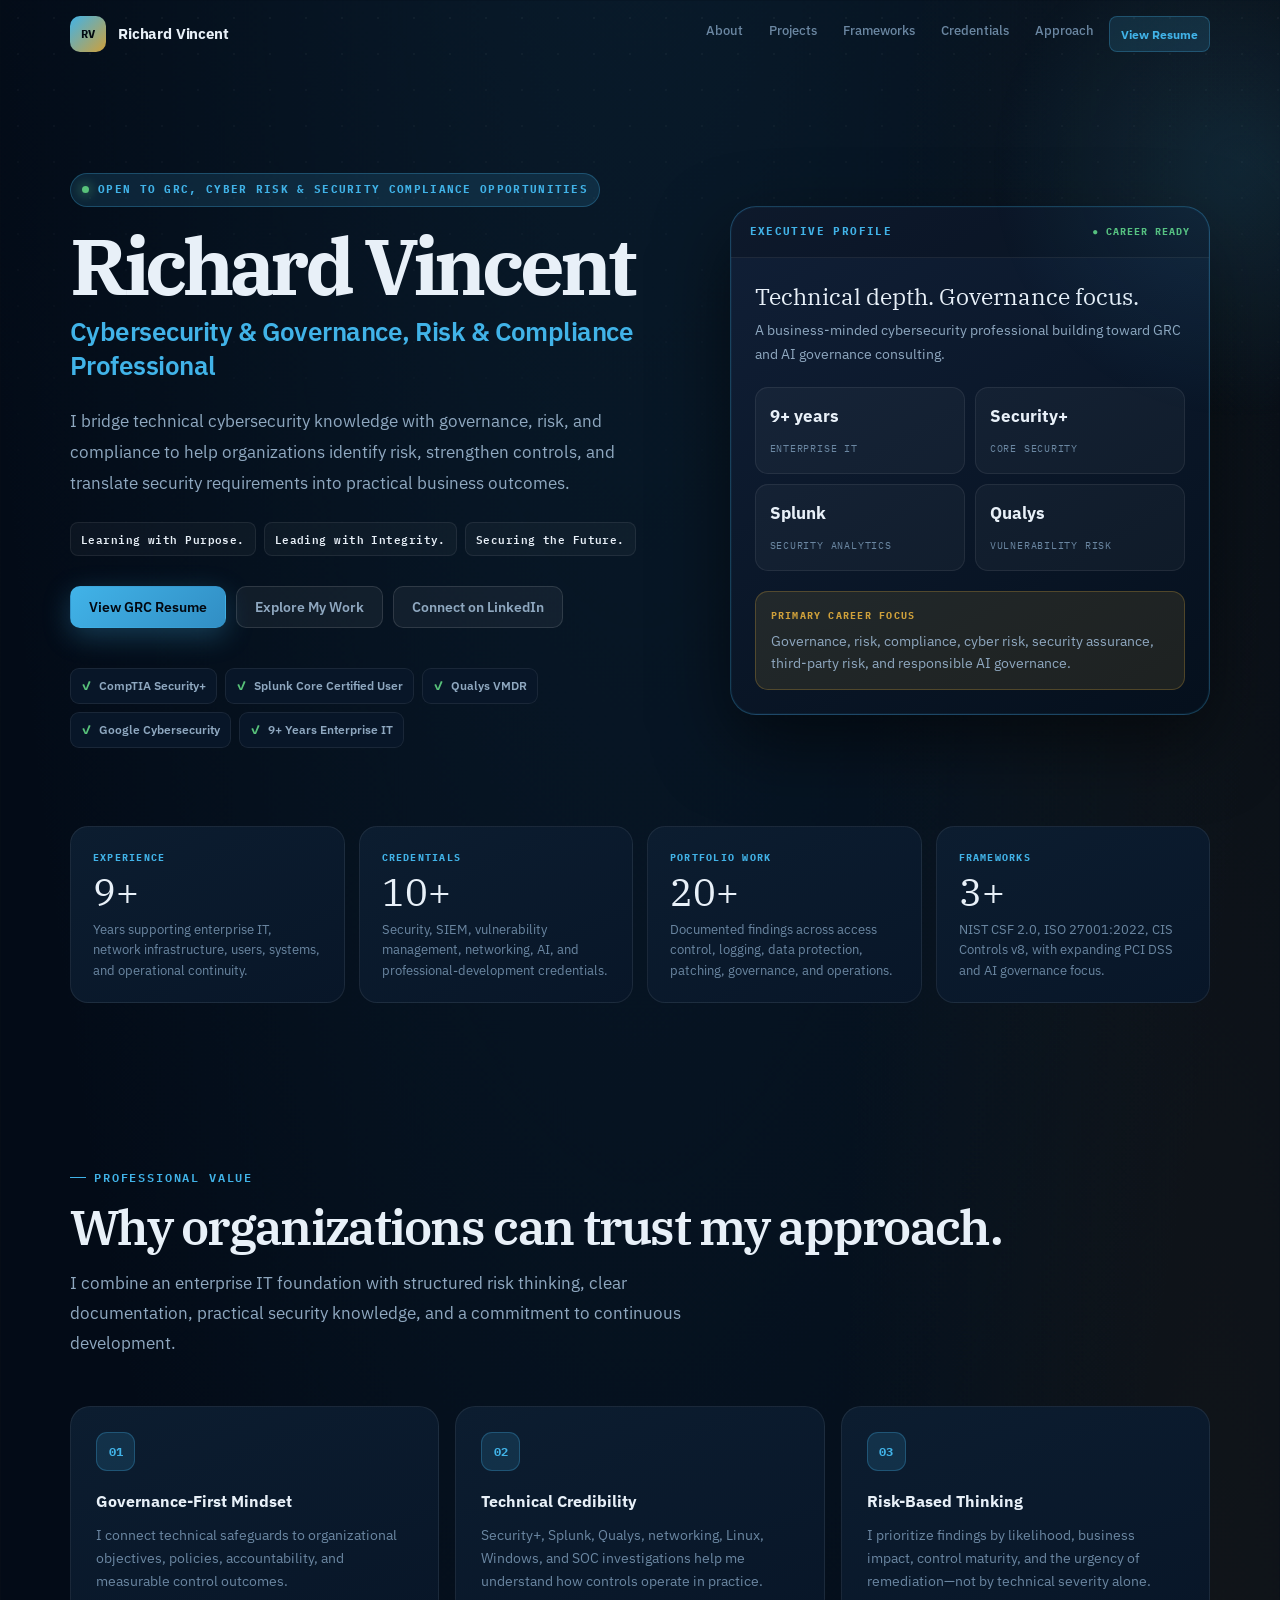
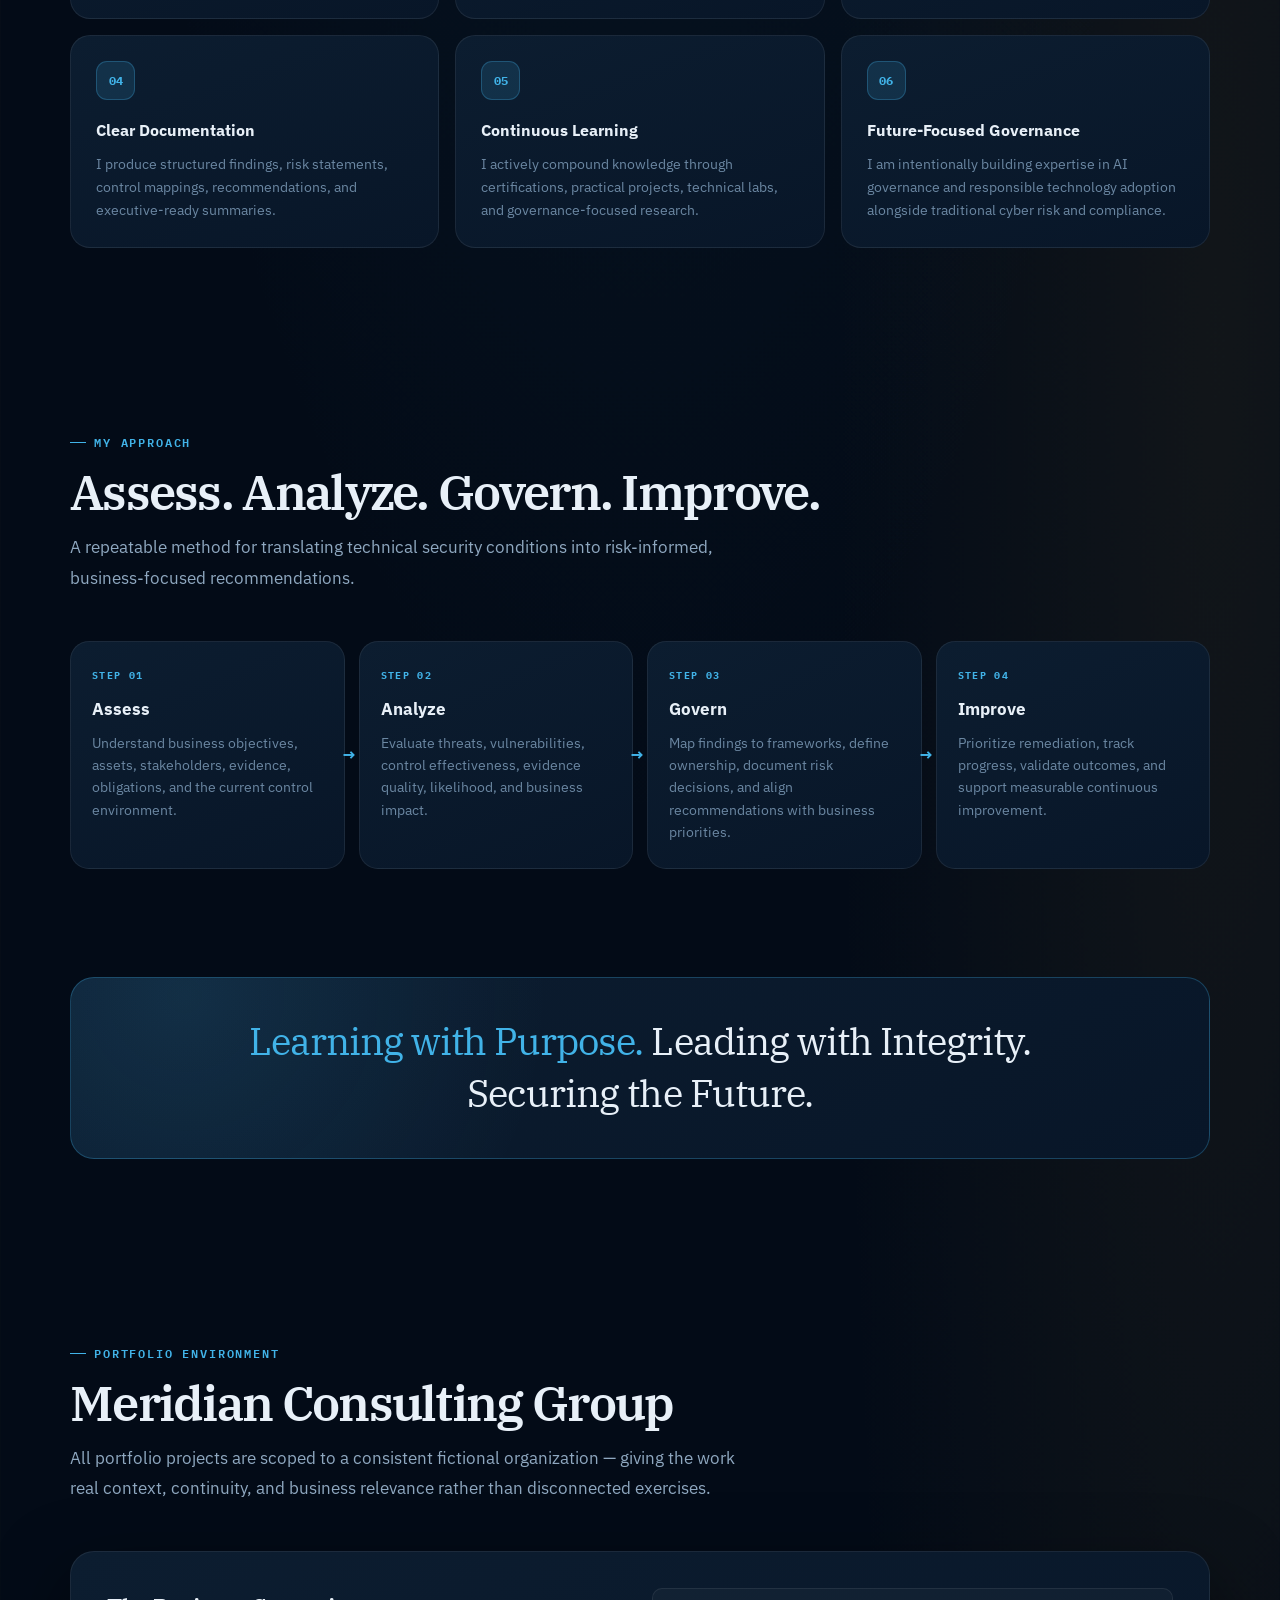
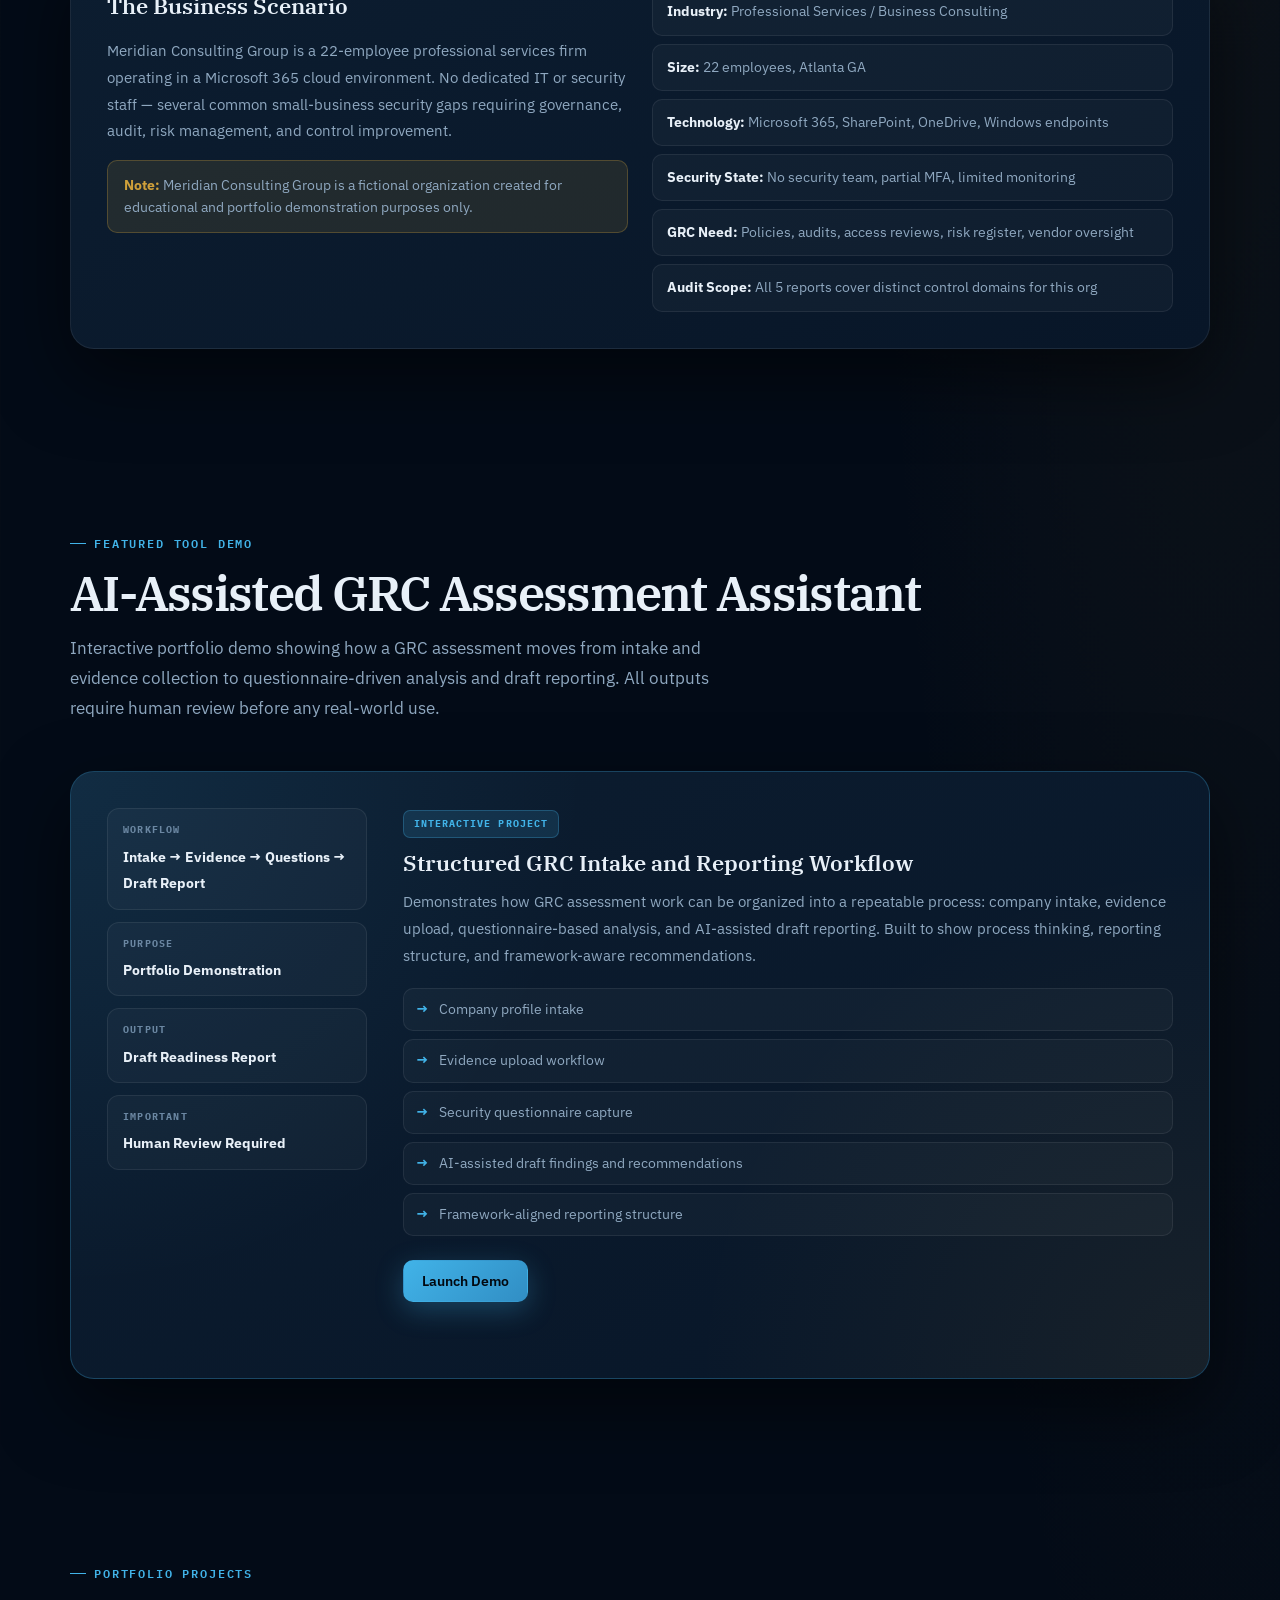
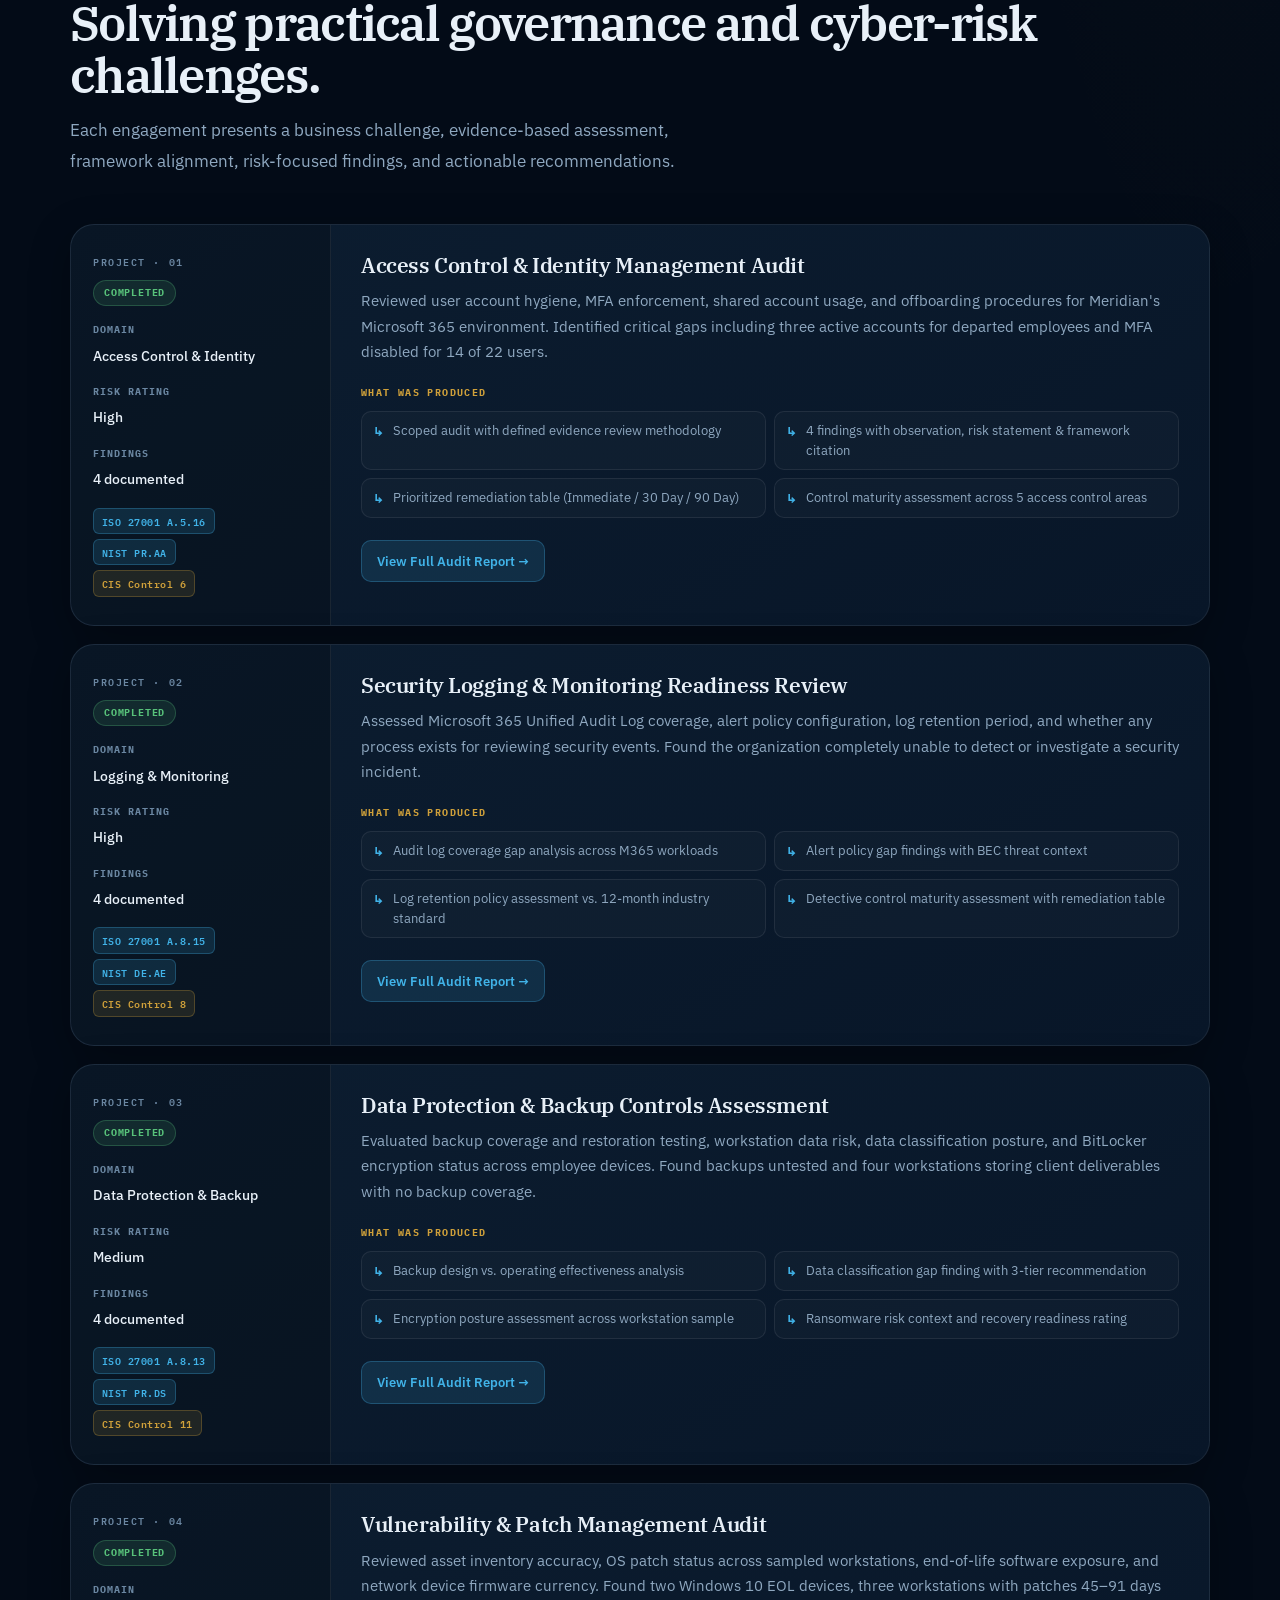
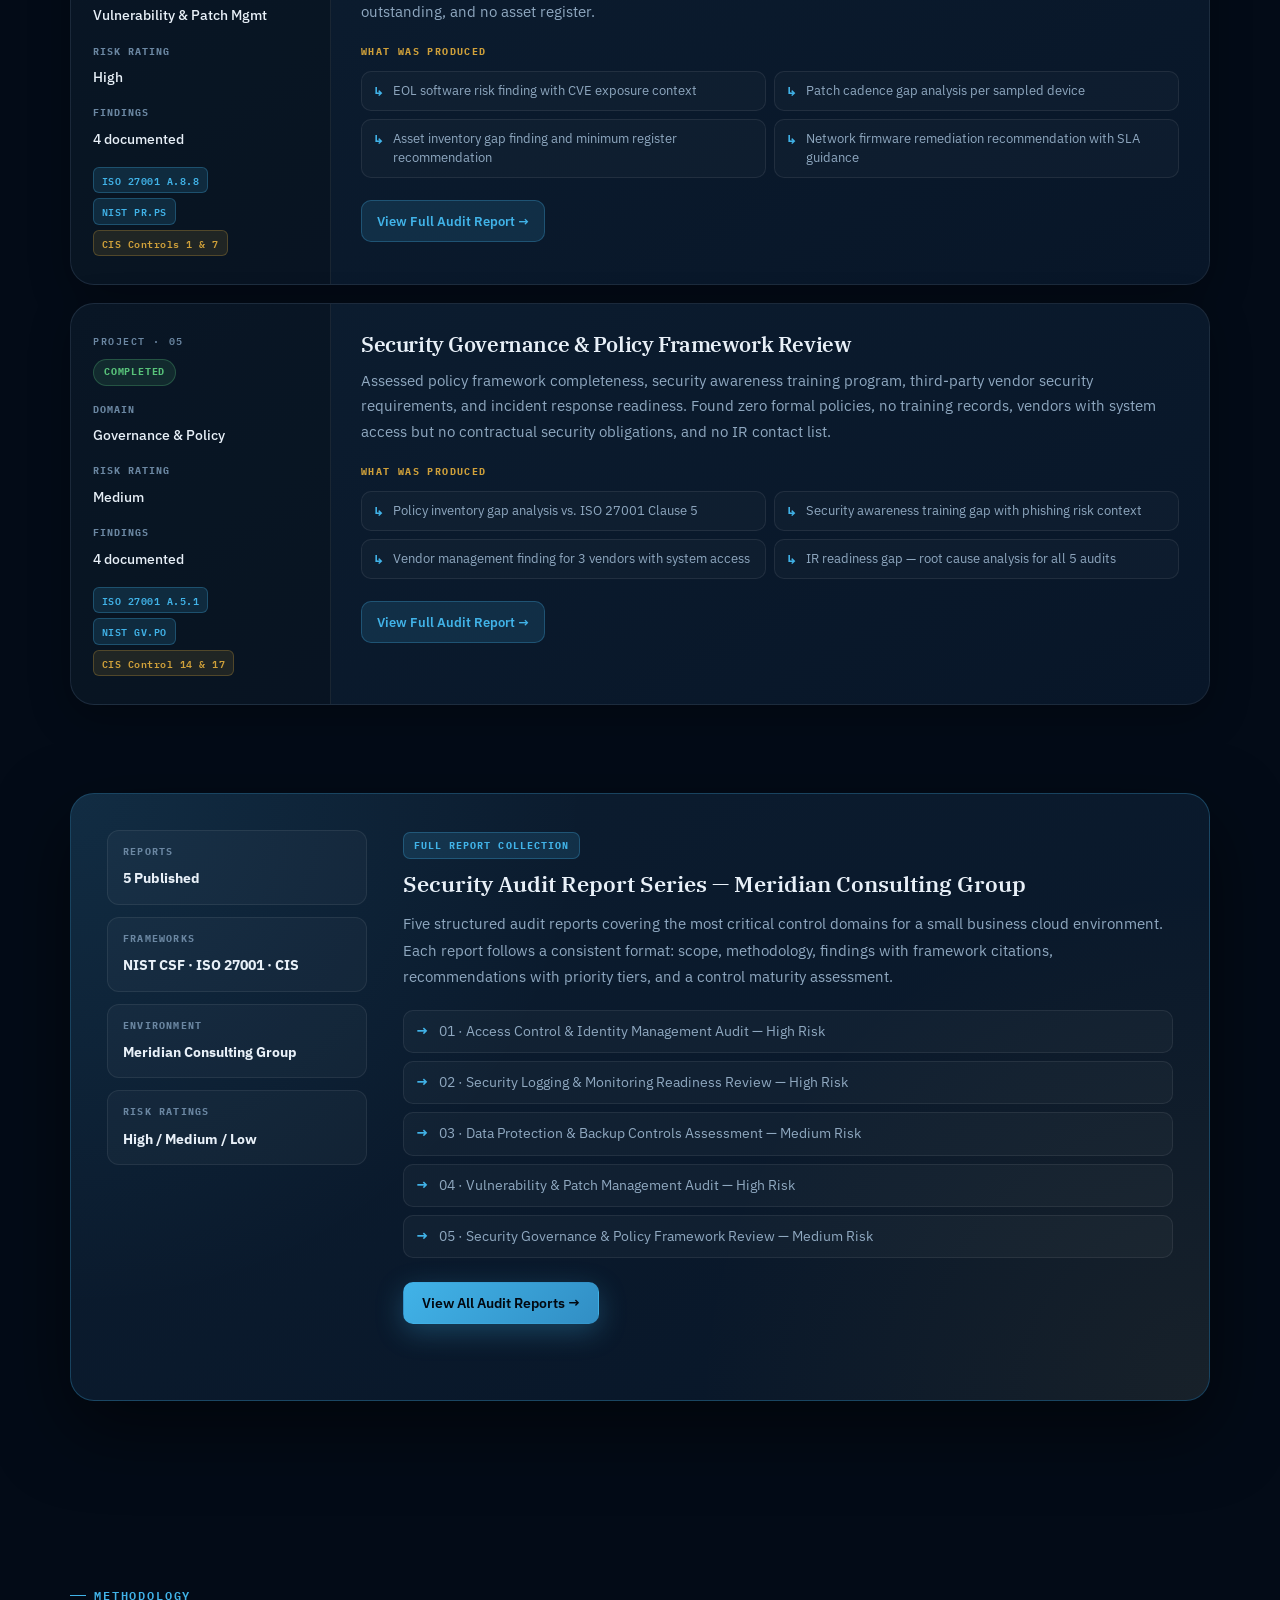
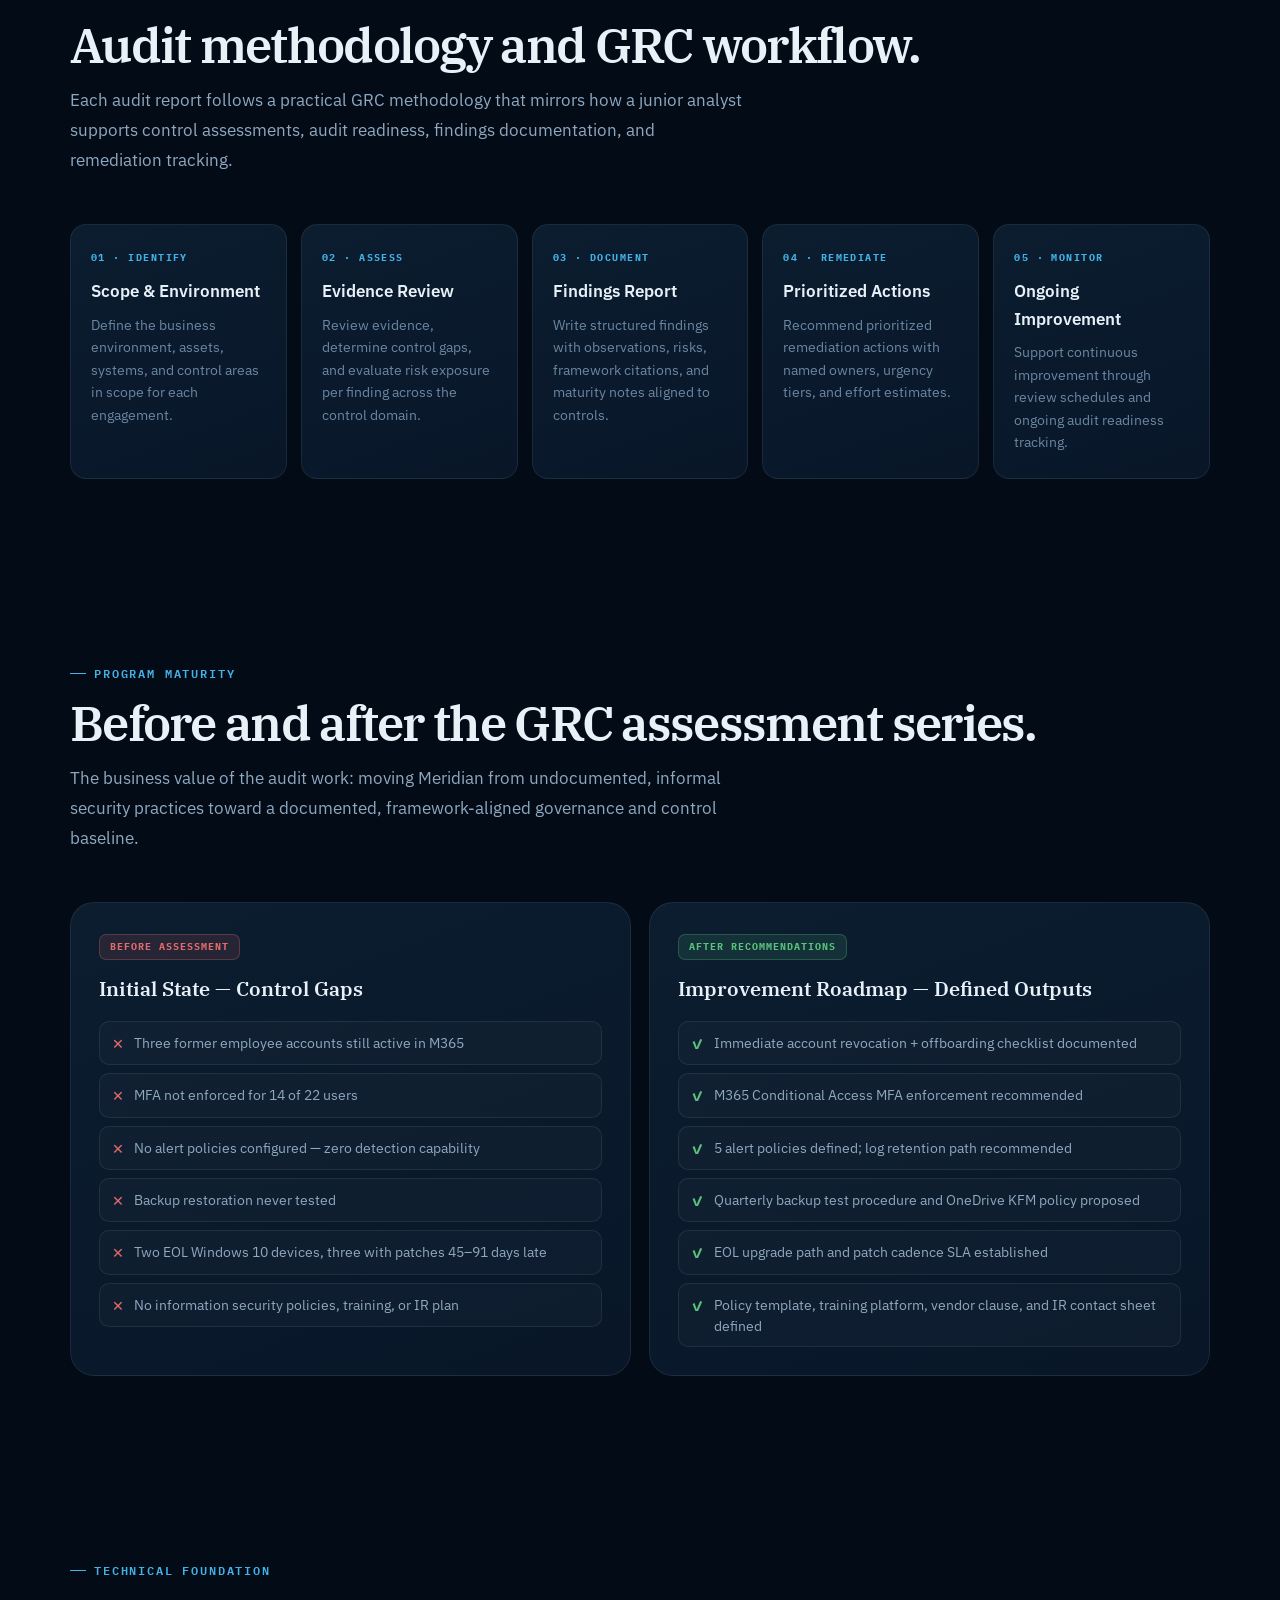
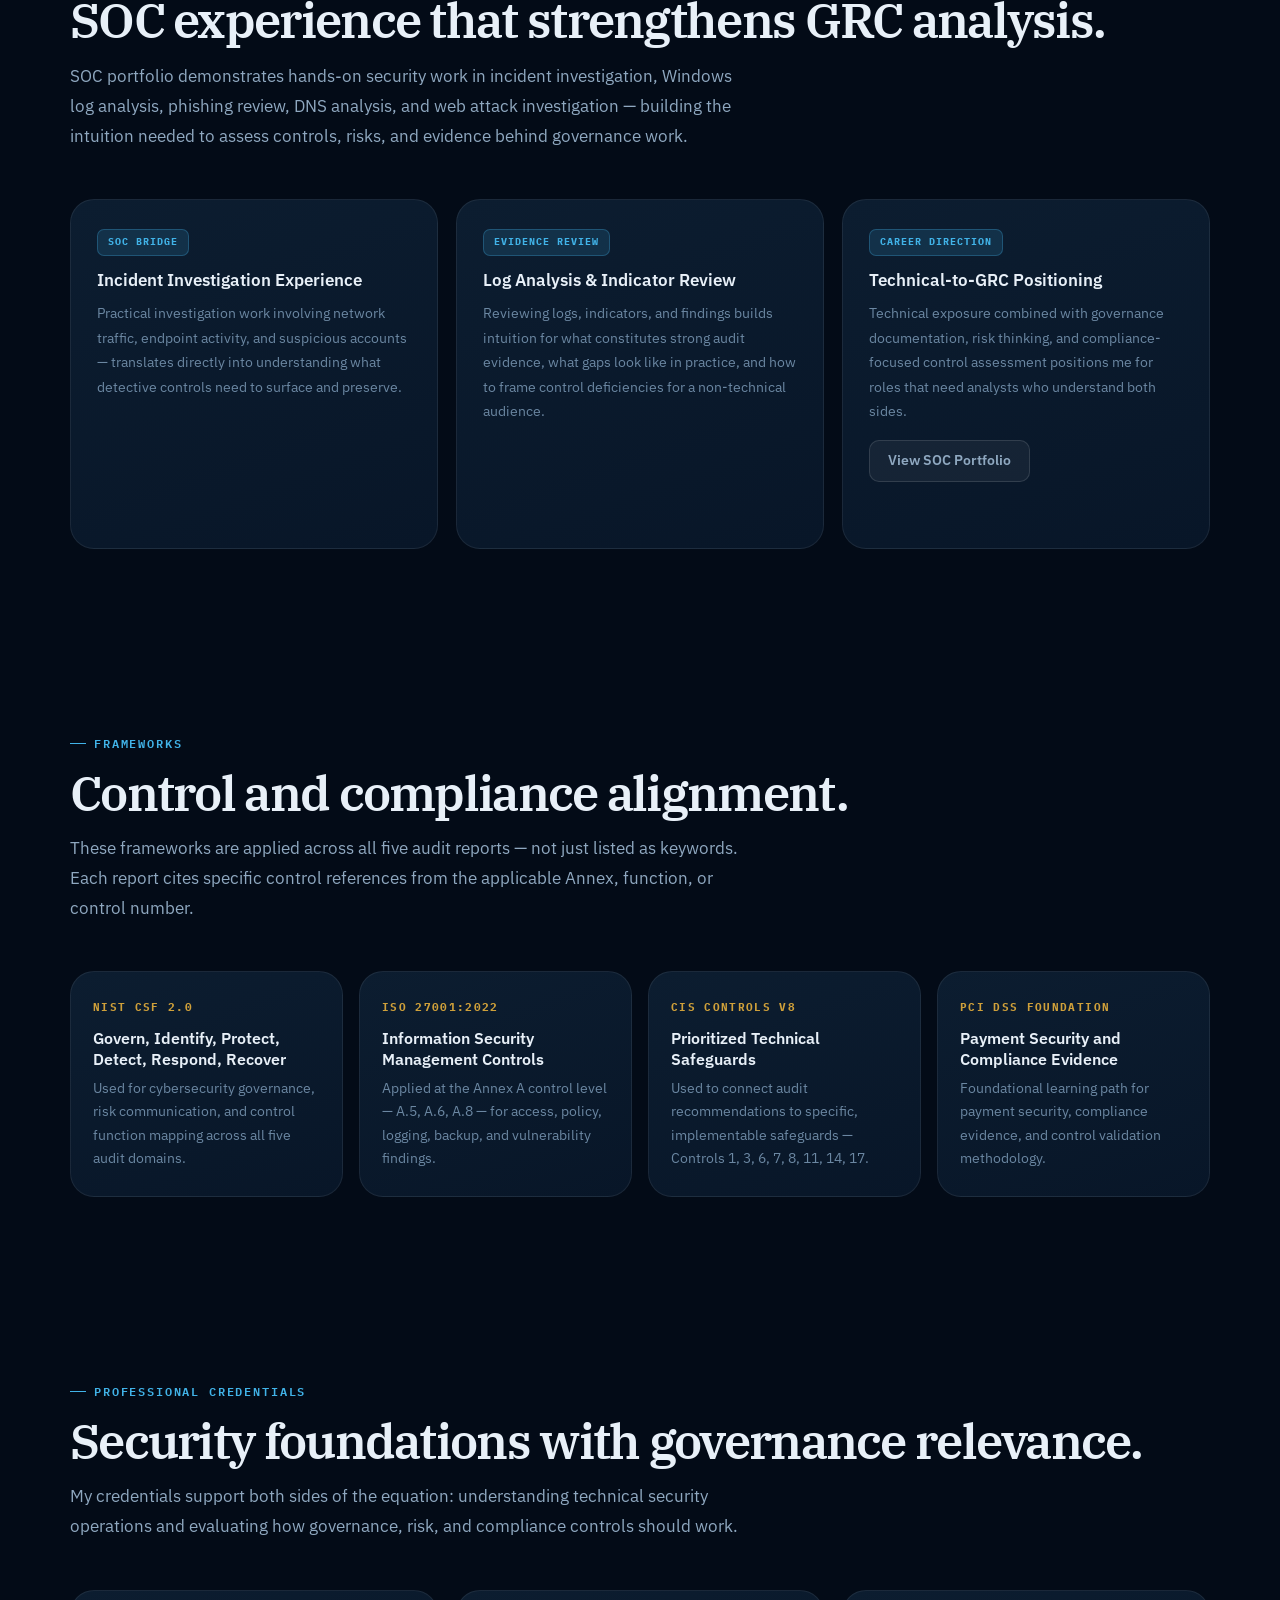
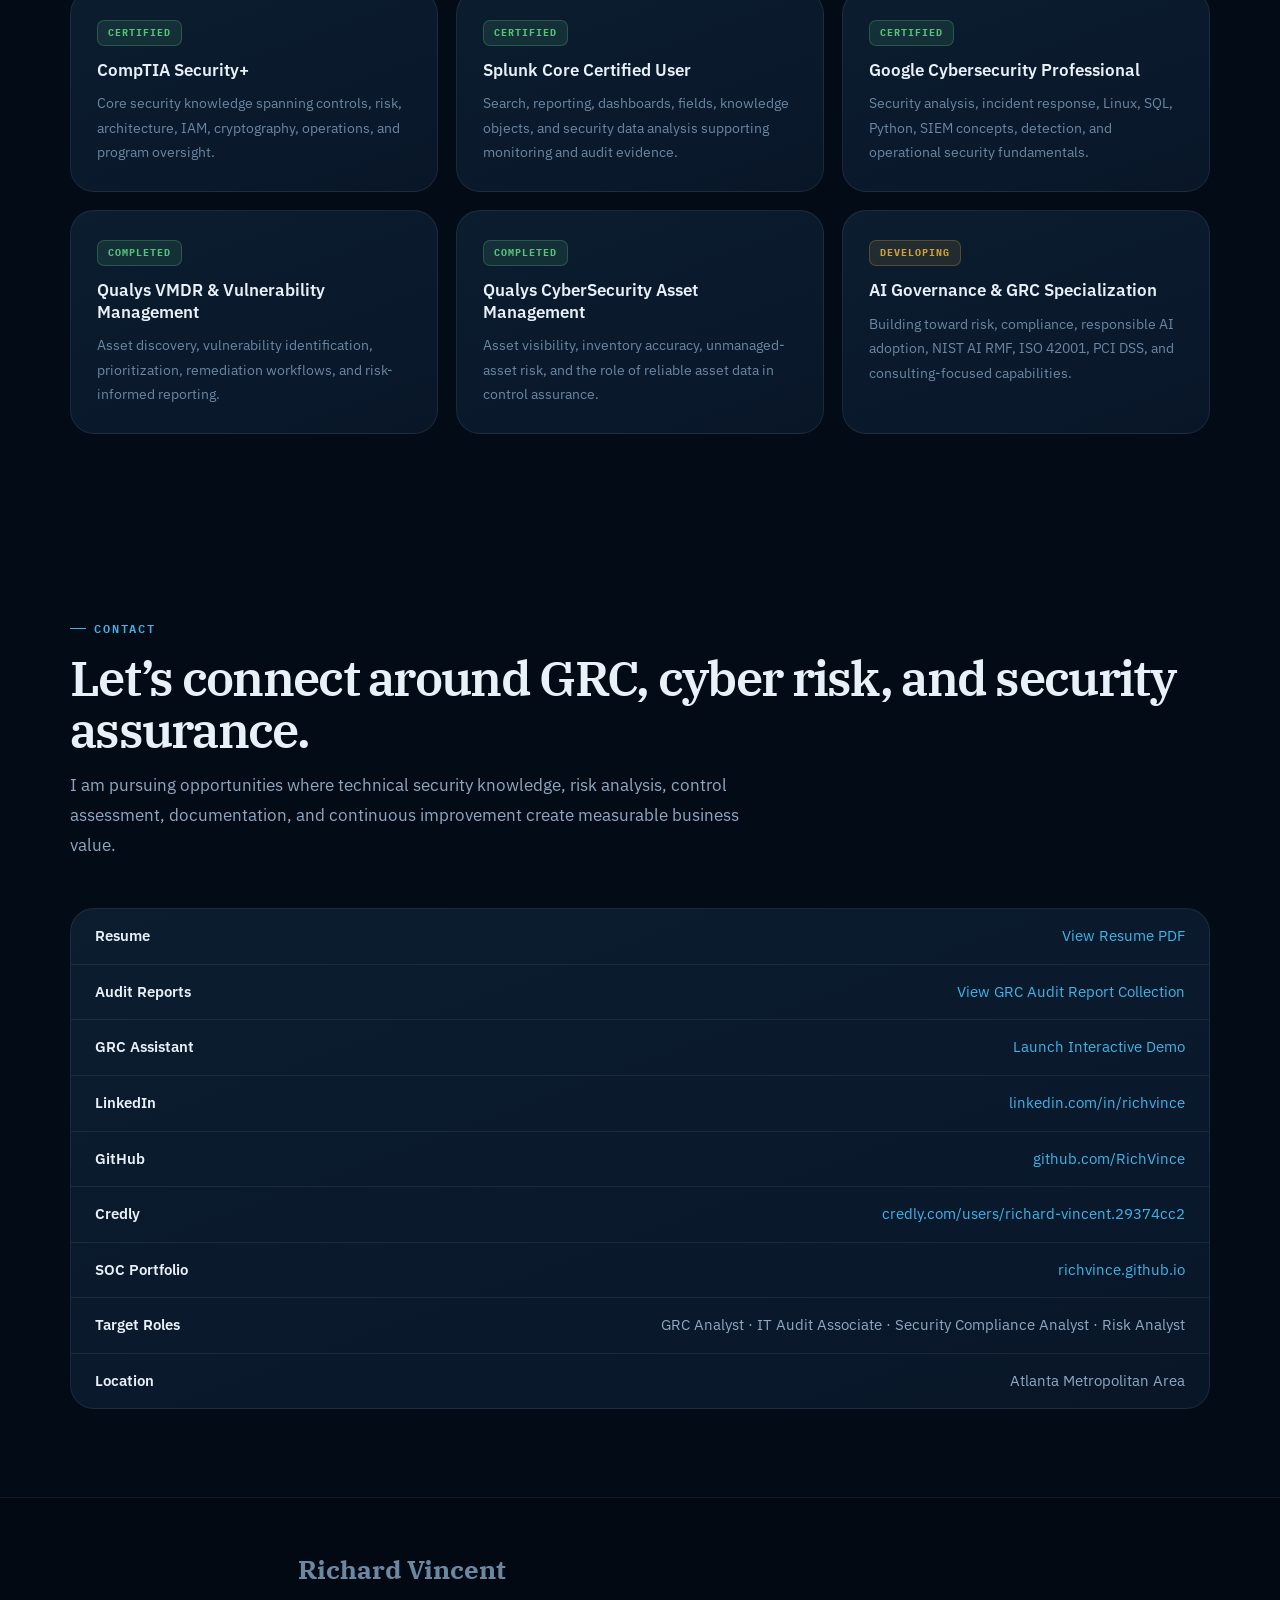
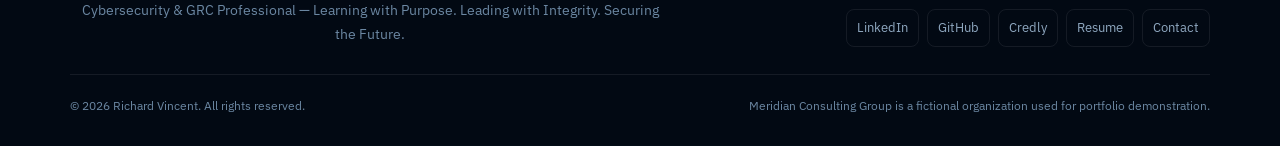
==== index.html @ 74f19a37 "Add files via upload" ====
<!DOCTYPE html>
<html lang="en">
<head>
  <meta charset="UTF-8" />
  <meta name="viewport" content="width=device-width, initial-scale=1.0" />
  <title>Richard Vincent | Cybersecurity & GRC Professional</title>
  <meta name="description" content="Richard Vincent — Cybersecurity and GRC professional with 9+ years of enterprise IT experience, Security+, Splunk, Qualys vulnerability management, risk assessment, control mapping, AI governance, and compliance portfolio work." />
  <link rel="preconnect" href="https://fonts.googleapis.com" />
  <link rel="preconnect" href="https://fonts.gstatic.com" crossorigin />
  <link href="https://fonts.googleapis.com/css2?family=IBM+Plex+Serif:ital,wght@0,400;0,600;1,400&family=IBM+Plex+Sans:wght@300;400;500;600;700&family=IBM+Plex+Mono:wght@400;500;600&display=swap" rel="stylesheet" />
<style>
/* ── DESIGN TOKENS ────────────────────────────────────────── */
:root {
  --bg:           #030B17;
  --surface:      #081628;
  --surface-2:    #0C1D30;
  --surface-3:    #112038;
  --text:         #E8F0F8;
  --muted:        #6B87A2;
  --muted-2:      #8FA8C0;
  --accent:       #41B3E8;
  --accent-dim:   rgba(65,179,232,0.14);
  --accent-border:rgba(65,179,232,0.28);
  --gold:         #CFA03A;
  --gold-dim:     rgba(207,160,58,0.12);
  --gold-border:  rgba(207,160,58,0.28);
  --green:        #58C27A;
  --green-dim:    rgba(88,194,122,0.12);
  --red:          #E26B6B;
  --red-dim:      rgba(226,107,107,0.12);
  --amber:        #E8A84A;
  --border:       rgba(255,255,255,0.075);
  --border-2:     rgba(255,255,255,0.12);
  --shadow:       0 28px 72px rgba(0,0,0,0.52);
  --max:          1140px;
  --serif:        "IBM Plex Serif", Georgia, serif;
  --sans:         "IBM Plex Sans", ui-sans-serif, system-ui, sans-serif;
  --mono:         "IBM Plex Mono", "Fira Mono", monospace;
  --radius:       16px;
  --radius-lg:    24px;
}

/* ── RESET ───────────────────────────────────────────────── */
*, *::before, *::after { box-sizing: border-box; margin: 0; padding: 0; }
html { scroll-behavior: smooth; }
a { color: inherit; text-decoration: none; }

/* ── BASE ────────────────────────────────────────────────── */
body {
  min-height: 100vh;
  font-family: var(--sans);
  font-size: 16px;
  color: var(--text);
  background-color: var(--bg);
  background-image:
    radial-gradient(ellipse 90% 40% at 50% -5%, rgba(65,179,232,0.11) 0%, transparent 60%),
    radial-gradient(ellipse 60% 50% at 95% 15%, rgba(207,160,58,0.07) 0%, transparent 50%);
  line-height: 1.65;
  overflow-x: hidden;
}

/* Dot grid overlay */
body::before {
  content: "";
  position: fixed;
  inset: 0;
  z-index: -1;
  pointer-events: none;
  background-image: radial-gradient(circle, rgba(255,255,255,0.055) 1px, transparent 1px);
  background-size: 36px 36px;
  mask-image: linear-gradient(to bottom, rgba(0,0,0,0.7) 0%, transparent 70%);
}

/* ── LAYOUT ──────────────────────────────────────────────── */
.container { width: min(92%, var(--max)); margin: 0 auto; }

/* ── NAV ─────────────────────────────────────────────────── */
.nav {
  position: sticky;
  top: 0;
  z-index: 100;
  border-bottom: 1px solid transparent;
  transition: background 0.35s, border-color 0.35s;
}
.nav.scrolled {
  background: rgba(3, 11, 23, 0.88);
  border-color: var(--border);
  backdrop-filter: blur(20px);
  -webkit-backdrop-filter: blur(20px);
}
.nav-inner {
  width: min(92%, var(--max));
  margin: 0 auto;
  height: 68px;
  display: flex;
  align-items: center;
  justify-content: space-between;
  gap: 24px;
}
.brand {
  display: flex;
  align-items: center;
  gap: 12px;
  font-weight: 700;
  font-size: 0.95rem;
  letter-spacing: -0.01em;
  flex-shrink: 0;
}
.brand-mark {
  width: 36px;
  height: 36px;
  display: grid;
  place-items: center;
  border-radius: 10px;
  background: linear-gradient(135deg, var(--accent), var(--gold));
  color: #020810;
  font-family: var(--mono);
  font-size: 0.75rem;
  font-weight: 700;
  letter-spacing: 0.02em;
}
.nav-links {
  display: flex;
  flex-wrap: wrap;
  gap: 4px;
  list-style: none;
}
.nav-links a {
  padding: 6px 11px;
  border-radius: 8px;
  font-size: 0.82rem;
  font-weight: 500;
  color: var(--muted);
  transition: color 0.2s, background 0.2s;
}
.nav-links a:hover { color: var(--text); background: rgba(255,255,255,0.06); }

/* ── SECTION BASE ─────────────────────────────────────────── */
.section { padding: 88px 0; }
.section-label {
  display: inline-flex;
  align-items: center;
  gap: 8px;
  font-family: var(--mono);
  font-size: 0.72rem;
  font-weight: 600;
  letter-spacing: 0.16em;
  text-transform: uppercase;
  color: var(--accent);
  margin-bottom: 14px;
}
.section-label::before {
  content: "";
  display: block;
  width: 16px;
  height: 1px;
  background: var(--accent);
}
.section-title {
  font-family: var(--serif);
  font-size: clamp(2rem, 3.8vw, 3.2rem);
  font-weight: 600;
  line-height: 1.07;
  letter-spacing: -0.035em;
  color: var(--text);
  margin-bottom: 14px;
}
.section-intro {
  color: var(--muted-2);
  font-size: 1.05rem;
  line-height: 1.8;
  max-width: 680px;
}
.section-header { margin-bottom: 48px; }

/* ── SCROLL ANIMATION ────────────────────────────────────── */
.reveal {
  opacity: 0;
  transform: translateY(22px);
  transition: opacity 0.55s cubic-bezier(0.22,1,0.36,1), transform 0.55s cubic-bezier(0.22,1,0.36,1);
}
.reveal.visible { opacity: 1; transform: translateY(0); }
.reveal-delay-1 { transition-delay: 0.08s; }
.reveal-delay-2 { transition-delay: 0.16s; }
.reveal-delay-3 { transition-delay: 0.24s; }
.reveal-delay-4 { transition-delay: 0.32s; }

/* ── HERO ────────────────────────────────────────────────── */
.hero { padding: 104px 0 80px; }
.hero-grid {
  display: grid;
  grid-template-columns: 1.05fr 0.95fr;
  gap: 40px;
  align-items: center;
}
.kicker {
  display: inline-flex;
  align-items: center;
  gap: 10px;
  font-family: var(--mono);
  font-size: 0.72rem;
  font-weight: 600;
  letter-spacing: 0.18em;
  text-transform: uppercase;
  color: var(--accent);
  margin-bottom: 22px;
}
.kicker-dot {
  width: 7px; height: 7px;
  border-radius: 50%;
  background: var(--green);
  box-shadow: 0 0 10px var(--green);
  animation: pulse 2.4s ease-in-out infinite;
}
@keyframes pulse {
  0%, 100% { opacity: 1; box-shadow: 0 0 10px var(--green); }
  50%       { opacity: 0.6; box-shadow: 0 0 4px var(--green); }
}
.hero h1 {
  font-family: var(--serif);
  font-size: clamp(2.8rem, 5.5vw, 5.4rem);
  font-weight: 600;
  line-height: 0.97;
  letter-spacing: -0.045em;
  color: var(--text);
  margin-bottom: 24px;
}
.hero-grad {
  background: linear-gradient(125deg, var(--text) 30%, var(--accent) 65%, var(--gold));
  -webkit-background-clip: text;
  background-clip: text;
  color: transparent;
}
.hero-lead {
  color: var(--muted-2);
  font-size: 1.08rem;
  line-height: 1.8;
  max-width: 520px;
  margin-bottom: 36px;
}
.cta-row {
  display: flex;
  flex-wrap: wrap;
  gap: 10px;
  margin-bottom: 40px;
}
.btn {
  display: inline-flex;
  align-items: center;
  gap: 7px;
  height: 42px;
  padding: 0 18px;
  border-radius: 10px;
  border: 1px solid transparent;
  font-family: var(--sans);
  font-size: 0.86rem;
  font-weight: 600;
  transition: transform 0.18s, box-shadow 0.18s, border-color 0.18s, background 0.18s;
  cursor: pointer;
  white-space: nowrap;
}
.btn:hover { transform: translateY(-2px); }
.btn-primary {
  background: linear-gradient(135deg, var(--accent), #318ec4);
  color: #020810;
  box-shadow: 0 8px 28px rgba(65,179,232,0.28);
}
.btn-primary:hover { box-shadow: 0 14px 36px rgba(65,179,232,0.38); }
.btn-secondary {
  background: rgba(255,255,255,0.05);
  border-color: var(--border-2);
  color: var(--muted-2);
}
.btn-secondary:hover { border-color: var(--accent-border); color: var(--text); }
.hero-tags {
  display: flex;
  flex-wrap: wrap;
  gap: 8px;
}
.hero-tag {
  padding: 5px 12px;
  border-radius: 8px;
  border: 1px solid var(--border);
  background: var(--surface);
  font-family: var(--mono);
  font-size: 0.7rem;
  font-weight: 500;
  color: var(--muted);
  letter-spacing: 0.06em;
}

/* ── AUDIT FINDING PANEL (hero signature element) ─────────── */
.finding-panel {
  border-radius: var(--radius-lg);
  border: 1px solid var(--accent-border);
  background: linear-gradient(160deg, var(--surface-2) 0%, var(--surface) 100%);
  box-shadow: var(--shadow), 0 0 0 1px rgba(65,179,232,0.06) inset;
  overflow: hidden;
  animation: panel-rise 0.7s cubic-bezier(0.22,1,0.36,1) both;
}
@keyframes panel-rise {
  from { opacity: 0; transform: translateY(24px) scale(0.97); }
  to   { opacity: 1; transform: translateY(0) scale(1); }
}
.panel-topbar {
  display: flex;
  align-items: center;
  justify-content: space-between;
  padding: 13px 18px;
  border-bottom: 1px solid var(--border);
  background: rgba(0,0,0,0.22);
}
.panel-ref {
  font-family: var(--mono);
  font-size: 0.68rem;
  font-weight: 600;
  color: var(--accent);
  letter-spacing: 0.12em;
  text-transform: uppercase;
}
.panel-status {
  display: flex;
  align-items: center;
  gap: 6px;
  font-family: var(--mono);
  font-size: 0.65rem;
  font-weight: 700;
  color: var(--green);
  letter-spacing: 0.1em;
  text-transform: uppercase;
}
.status-dot {
  width: 6px; height: 6px;
  border-radius: 50%;
  background: var(--green);
  animation: pulse 2.4s ease-in-out infinite;
}
.panel-body { padding: 20px 20px 22px; }
.finding-header {
  display: flex;
  align-items: flex-start;
  justify-content: space-between;
  gap: 12px;
  margin-bottom: 16px;
}
.finding-id {
  font-family: var(--mono);
  font-size: 0.66rem;
  color: var(--muted);
  letter-spacing: 0.1em;
  text-transform: uppercase;
  margin-bottom: 4px;
}
.finding-title {
  font-family: var(--serif);
  font-size: 1.05rem;
  font-weight: 600;
  line-height: 1.25;
  color: var(--text);
}
.risk-badge {
  flex-shrink: 0;
  padding: 5px 11px;
  border-radius: 7px;
  font-family: var(--mono);
  font-size: 0.65rem;
  font-weight: 700;
  letter-spacing: 0.1em;
  text-transform: uppercase;
  white-space: nowrap;
}
.risk-high { background: var(--red-dim); border: 1px solid rgba(226,107,107,0.3); color: var(--red); }
.risk-med  { background: var(--gold-dim); border: 1px solid var(--gold-border); color: var(--gold); }
.risk-low  { background: var(--green-dim); border: 1px solid rgba(88,194,122,0.3); color: var(--green); }
.finding-block { margin-bottom: 14px; }
.finding-block-label {
  font-family: var(--mono);
  font-size: 0.63rem;
  font-weight: 700;
  color: var(--muted);
  letter-spacing: 0.14em;
  text-transform: uppercase;
  margin-bottom: 6px;
}
.finding-block p {
  font-size: 0.87rem;
  color: var(--muted-2);
  line-height: 1.65;
}
.citation-row {
  display: flex;
  flex-wrap: wrap;
  gap: 6px;
  margin-bottom: 14px;
}
.citation {
  padding: 3px 9px;
  border-radius: 6px;
  border: 1px solid var(--accent-border);
  background: var(--accent-dim);
  font-family: var(--mono);
  font-size: 0.63rem;
  font-weight: 600;
  color: var(--accent);
  letter-spacing: 0.05em;
}
.panel-divider { border: none; border-top: 1px solid var(--border); margin: 14px 0; }
.maturity-row {
  display: flex;
  align-items: center;
  justify-content: space-between;
  gap: 12px;
}
.maturity-label {
  font-family: var(--mono);
  font-size: 0.65rem;
  color: var(--muted);
  letter-spacing: 0.08em;
  white-space: nowrap;
}
.maturity-bar-wrap {
  flex: 1;
  height: 6px;
  background: rgba(255,255,255,0.06);
  border-radius: 99px;
  overflow: hidden;
}
.maturity-bar {
  height: 100%;
  width: 72%;
  border-radius: 99px;
  background: linear-gradient(90deg, var(--accent), var(--gold));
  animation: bar-fill 1.2s cubic-bezier(0.22,1,0.36,1) 0.5s both;
}
@keyframes bar-fill {
  from { width: 0; }
  to   { width: 72%; }
}
.maturity-val {
  font-family: var(--mono);
  font-size: 0.65rem;
  font-weight: 600;
  color: var(--text);
  white-space: nowrap;
}
.mini-findings { display: grid; gap: 8px; margin-top: 14px; }
.mini-finding {
  display: flex;
  align-items: center;
  justify-content: space-between;
  gap: 10px;
  padding: 9px 12px;
  border-radius: 10px;
  border: 1px solid var(--border);
  background: rgba(255,255,255,0.03);
  font-size: 0.82rem;
}
.mini-finding-name { color: var(--muted-2); }

/* ── STATS ───────────────────────────────────────────────── */
.stats-section { padding: 0 0 72px; }
.stats-grid {
  display: grid;
  grid-template-columns: repeat(4, 1fr);
  gap: 16px;
}
.stat-card {
  padding: 28px 24px;
  border-radius: var(--radius-lg);
  border: 1px solid var(--border);
  background: linear-gradient(160deg, var(--surface-2), var(--surface));
  transition: border-color 0.25s, transform 0.25s;
}
.stat-card:hover { border-color: var(--accent-border); transform: translateY(-3px); }
.stat-number {
  font-family: var(--serif);
  font-size: 3rem;
  font-weight: 600;
  line-height: 1;
  letter-spacing: -0.04em;
  background: linear-gradient(135deg, var(--text), var(--accent));
  -webkit-background-clip: text;
  background-clip: text;
  color: transparent;
  margin-bottom: 10px;
  display: block;
}
.stat-desc { color: var(--muted); font-size: 0.9rem; line-height: 1.55; }

/* ── ENVIRONMENT CARD ────────────────────────────────────── */
.env-wrapper {
  display: grid;
  grid-template-columns: 1fr 1fr;
  gap: 24px;
  border-radius: var(--radius-lg);
  border: 1px solid var(--border);
  background: linear-gradient(150deg, var(--surface-2) 0%, var(--surface) 100%);
  padding: 36px;
  box-shadow: var(--shadow);
}
.env-wrapper h3 { font-family: var(--serif); font-size: 1.4rem; font-weight: 600; margin-bottom: 12px; }
.env-wrapper p { color: var(--muted-2); line-height: 1.75; font-size: 0.95rem; margin-bottom: 16px; }
.disclaimer {
  padding: 13px 16px;
  border-radius: 10px;
  border: 1px solid var(--gold-border);
  background: var(--gold-dim);
  font-size: 0.85rem;
  color: var(--muted-2);
}
.disclaimer strong { color: var(--gold); }
.env-list { list-style: none; display: grid; gap: 8px; }
.env-list li {
  padding: 11px 14px;
  border-radius: 10px;
  border: 1px solid var(--border);
  background: rgba(255,255,255,0.03);
  font-size: 0.88rem;
  color: var(--muted-2);
}
.env-list li strong { color: var(--text); }

/* ── TOOL DEMO CARD ──────────────────────────────────────── */
.audit-feature {
  display: grid;
  grid-template-columns: 260px 1fr;
  gap: 36px;
  padding: 36px;
  border-radius: var(--radius-lg);
  border: 1px solid var(--accent-border);
  background: linear-gradient(150deg, var(--surface-2) 0%, var(--surface) 100%);
  box-shadow: var(--shadow);
  position: relative;
  overflow: hidden;
}
.audit-feature::before {
  content: "";
  position: absolute;
  inset: 0;
  pointer-events: none;
  background:
    radial-gradient(circle at 0% 0%, rgba(65,179,232,0.10) 0%, transparent 40%),
    radial-gradient(circle at 100% 100%, rgba(207,160,58,0.08) 0%, transparent 40%);
}
.audit-feature > * { position: relative; }
.audit-meta { display: grid; gap: 12px; align-content: start; }
.meta-item {
  padding: 13px 15px;
  border-radius: 12px;
  border: 1px solid var(--border);
  background: rgba(255,255,255,0.03);
}
.meta-item span {
  display: block;
  font-family: var(--mono);
  font-size: 0.62rem;
  font-weight: 700;
  text-transform: uppercase;
  letter-spacing: 0.12em;
  color: var(--muted);
  margin-bottom: 4px;
}
.meta-item strong { color: var(--text); font-size: 0.9rem; }
.feature-tag {
  display: inline-flex;
  padding: 4px 10px;
  border-radius: 7px;
  background: var(--accent-dim);
  border: 1px solid var(--accent-border);
  font-family: var(--mono);
  font-size: 0.65rem;
  font-weight: 700;
  text-transform: uppercase;
  letter-spacing: 0.1em;
  color: var(--accent);
  margin-bottom: 12px;
}
.audit-feature h3 {
  font-family: var(--serif);
  font-size: 1.4rem;
  font-weight: 600;
  margin-bottom: 12px;
  line-height: 1.2;
}
.audit-feature p { color: var(--muted-2); font-size: 0.95rem; line-height: 1.75; margin-bottom: 20px; }
.process-list { list-style: none; display: grid; gap: 8px; margin-bottom: 24px; }
.process-list li {
  display: flex;
  align-items: center;
  gap: 10px;
  padding: 9px 12px;
  border-radius: 10px;
  border: 1px solid var(--border);
  background: rgba(255,255,255,0.03);
  font-size: 0.88rem;
  color: var(--muted-2);
}
.process-list li::before { content: "→"; color: var(--accent); font-weight: 700; flex-shrink: 0; }

/* ── PROJECT CARDS ───────────────────────────────────────── */
.projects-list { display: grid; gap: 18px; }
.project-card {
  display: grid;
  grid-template-columns: 260px 1fr;
  border-radius: var(--radius-lg);
  border: 1px solid var(--border);
  background: linear-gradient(150deg, var(--surface-2) 0%, var(--surface) 100%);
  box-shadow: 0 12px 40px rgba(0,0,0,0.28);
  overflow: hidden;
  transition: border-color 0.25s, transform 0.25s, box-shadow 0.25s;
}
.project-card:hover {
  border-color: var(--accent-border);
  transform: translateY(-3px);
  box-shadow: 0 20px 52px rgba(0,0,0,0.36), 0 0 0 1px rgba(65,179,232,0.08) inset;
}
.project-aside {
  padding: 28px 22px;
  background: rgba(0,0,0,0.24);
  border-right: 1px solid var(--border);
  display: flex;
  flex-direction: column;
  gap: 16px;
}
.proj-num {
  font-family: var(--mono);
  font-size: 0.65rem;
  font-weight: 600;
  letter-spacing: 0.15em;
  text-transform: uppercase;
  color: var(--muted);
}
.proj-status {
  display: inline-flex;
  width: fit-content;
  padding: 4px 10px;
  border-radius: 99px;
  font-family: var(--mono);
  font-size: 0.62rem;
  font-weight: 700;
  text-transform: uppercase;
  letter-spacing: 0.08em;
}
.status-done { background: var(--green-dim); border: 1px solid rgba(88,194,122,0.28); color: var(--green); }
.proj-attr label {
  display: block;
  font-family: var(--mono);
  font-size: 0.62rem;
  font-weight: 700;
  text-transform: uppercase;
  letter-spacing: 0.1em;
  color: var(--muted);
  margin-bottom: 3px;
}
.proj-attr span { color: var(--text); font-size: 0.9rem; font-weight: 500; }
.risk-high-text { color: var(--red); }
.risk-med-text  { color: var(--amber); }
.proj-citations {
  display: flex;
  flex-direction: column;
  gap: 5px;
  margin-top: auto;
}
.proj-cite {
  padding: 4px 8px;
  border-radius: 6px;
  width: fit-content;
  font-family: var(--mono);
  font-size: 0.62rem;
  font-weight: 600;
  letter-spacing: 0.05em;
}
.cite-blue  { background: var(--accent-dim); border: 1px solid var(--accent-border); color: var(--accent); }
.cite-gold  { background: var(--gold-dim); border: 1px solid var(--gold-border); color: var(--gold); }
.project-body { padding: 28px 30px; }
.project-body h3 {
  font-family: var(--serif);
  font-size: 1.3rem;
  font-weight: 600;
  line-height: 1.22;
  letter-spacing: -0.02em;
  margin-bottom: 10px;
  color: var(--text);
}
.project-desc { color: var(--muted-2); font-size: 0.93rem; line-height: 1.72; margin-bottom: 20px; }
.deliverables-label {
  font-family: var(--mono);
  font-size: 0.62rem;
  font-weight: 700;
  text-transform: uppercase;
  letter-spacing: 0.14em;
  color: var(--gold);
  margin-bottom: 10px;
}
.deliverables-grid {
  display: grid;
  grid-template-columns: 1fr 1fr;
  gap: 8px;
  margin-bottom: 22px;
}
.deliverable {
  display: flex;
  align-items: flex-start;
  gap: 8px;
  padding: 9px 11px;
  border-radius: 10px;
  border: 1px solid var(--border);
  background: rgba(255,255,255,0.025);
  font-size: 0.83rem;
  color: var(--muted-2);
  line-height: 1.45;
}
.deliverable::before { content: "↳"; color: var(--accent); font-weight: 700; flex-shrink: 0; margin-top: 1px; }
.proj-link {
  display: inline-flex;
  align-items: center;
  gap: 7px;
  padding: 9px 15px;
  border-radius: 10px;
  border: 1px solid var(--accent-border);
  background: var(--accent-dim);
  font-size: 0.84rem;
  font-weight: 600;
  color: var(--accent);
  transition: background 0.2s, border-color 0.2s;
}
.proj-link:hover { background: rgba(65,179,232,0.2); border-color: rgba(65,179,232,0.45); }

/* ── METHODOLOGY ─────────────────────────────────────────── */
.lifecycle-grid {
  display: grid;
  grid-template-columns: repeat(5, 1fr);
  gap: 14px;
}
.life-step {
  padding: 24px 20px;
  border-radius: var(--radius);
  border: 1px solid var(--border);
  background: linear-gradient(160deg, var(--surface-2), var(--surface));
  transition: border-color 0.25s, transform 0.25s;
}
.life-step:hover { border-color: var(--accent-border); transform: translateY(-3px); }
.life-num {
  display: block;
  font-family: var(--mono);
  font-size: 0.65rem;
  font-weight: 700;
  letter-spacing: 0.14em;
  text-transform: uppercase;
  color: var(--accent);
  margin-bottom: 12px;
}
.life-step h3 { font-size: 1.05rem; font-weight: 600; margin-bottom: 8px; }
.life-step p { color: var(--muted); font-size: 0.87rem; line-height: 1.62; }

/* ── BEFORE / AFTER ──────────────────────────────────────── */
.ba-grid {
  display: grid;
  grid-template-columns: 1fr 1fr;
  gap: 18px;
}
.ba-card {
  padding: 28px;
  border-radius: var(--radius-lg);
  border: 1px solid var(--border);
  background: linear-gradient(160deg, var(--surface-2), var(--surface));
}
.ba-tag {
  display: inline-flex;
  padding: 4px 10px;
  border-radius: 7px;
  font-family: var(--mono);
  font-size: 0.62rem;
  font-weight: 700;
  text-transform: uppercase;
  letter-spacing: 0.1em;
  margin-bottom: 12px;
}
.ba-tag-before { background: var(--red-dim); border: 1px solid rgba(226,107,107,0.28); color: var(--red); }
.ba-tag-after  { background: var(--green-dim); border: 1px solid rgba(88,194,122,0.28); color: var(--green); }
.ba-card h3 { font-family: var(--serif); font-size: 1.25rem; font-weight: 600; margin-bottom: 16px; }
.ba-list { list-style: none; display: grid; gap: 8px; }
.ba-list li {
  display: flex;
  align-items: flex-start;
  gap: 10px;
  padding: 10px 12px;
  border-radius: 10px;
  border: 1px solid var(--border);
  background: rgba(255,255,255,0.025);
  font-size: 0.89rem;
  color: var(--muted-2);
  line-height: 1.5;
}
.ba-list.before li::before { content: "✕"; color: var(--red); flex-shrink: 0; font-weight: 700; margin-top: 1px; }
.ba-list.after  li::before { content: "✓"; color: var(--green); flex-shrink: 0; font-weight: 700; margin-top: 1px; }

/* ── FRAMEWORKS ──────────────────────────────────────────── */
.framework-grid {
  display: grid;
  grid-template-columns: repeat(4, 1fr);
  gap: 16px;
}
.framework-card {
  padding: 26px 22px;
  border-radius: var(--radius-lg);
  border: 1px solid var(--border);
  background: linear-gradient(160deg, var(--surface-2), var(--surface));
  transition: border-color 0.25s, transform 0.25s;
}
.framework-card:hover { border-color: var(--gold-border); transform: translateY(-3px); }
.fw-label {
  display: block;
  font-family: var(--mono);
  font-size: 0.7rem;
  font-weight: 700;
  letter-spacing: 0.12em;
  text-transform: uppercase;
  color: var(--gold);
  margin-bottom: 10px;
}
.framework-card h3 { font-size: 1.02rem; font-weight: 600; margin-bottom: 8px; line-height: 1.3; }
.framework-card p { color: var(--muted); font-size: 0.88rem; line-height: 1.65; }

/* ── CARD GRID ───────────────────────────────────────────── */
.card-grid { display: grid; grid-template-columns: repeat(3, 1fr); gap: 18px; }
.card {
  padding: 26px;
  border-radius: var(--radius-lg);
  border: 1px solid var(--border);
  background: linear-gradient(160deg, var(--surface-2), var(--surface));
  transition: border-color 0.25s, transform 0.25s;
}
.card:hover { border-color: var(--accent-border); transform: translateY(-3px); }
.card-tag {
  display: inline-flex;
  padding: 4px 10px;
  border-radius: 7px;
  background: var(--accent-dim);
  border: 1px solid var(--accent-border);
  font-family: var(--mono);
  font-size: 0.62rem;
  font-weight: 700;
  text-transform: uppercase;
  letter-spacing: 0.1em;
  color: var(--accent);
  margin-bottom: 14px;
}
.card-tag-done { background: var(--green-dim); border-color: rgba(88,194,122,0.28); color: var(--green); }
.card-tag-plan { background: var(--gold-dim); border-color: var(--gold-border); color: var(--gold); }
.card h3 { font-size: 1.05rem; font-weight: 600; line-height: 1.28; margin-bottom: 10px; }
.card p { color: var(--muted); font-size: 0.9rem; line-height: 1.7; }

/* ── CONTACT ─────────────────────────────────────────────── */
.contact-card {
  border-radius: var(--radius-lg);
  border: 1px solid var(--border);
  background: linear-gradient(160deg, var(--surface-2), var(--surface));
  overflow: hidden;
}
.contact-row {
  display: flex;
  align-items: baseline;
  justify-content: space-between;
  gap: 20px;
  padding: 15px 24px;
  border-bottom: 1px solid var(--border);
  font-size: 0.93rem;
}
.contact-row:last-child { border-bottom: none; }
.contact-row strong { color: var(--text); font-weight: 600; white-space: nowrap; }
.contact-row span { color: var(--muted-2); text-align: right; }
.contact-row a { color: var(--accent); transition: color 0.2s; }
.contact-row a:hover { color: #82CFF3; text-decoration: underline; }

/* ── FOOTER ──────────────────────────────────────────────── */
footer {
  padding: 32px 0;
  border-top: 1px solid var(--border);
  text-align: center;
  color: var(--muted);
  font-size: 0.85rem;
  line-height: 1.75;
}
footer span { color: var(--muted); font-size: 0.76rem; }

/* ── RESPONSIVE ──────────────────────────────────────────── */
@media (max-width: 1000px) {
  .hero-grid, .env-wrapper, .audit-feature { grid-template-columns: 1fr; }
  .lifecycle-grid, .framework-grid { grid-template-columns: repeat(2, 1fr); }
  .stats-grid { grid-template-columns: repeat(2, 1fr); }
}
@media (max-width: 720px) {
  .project-card { grid-template-columns: 1fr; }
  .project-aside { border-right: none; border-bottom: 1px solid var(--border); }
  .deliverables-grid, .ba-grid, .card-grid { grid-template-columns: 1fr; }
  .hero h1 { font-size: 2.6rem; }
  .nav-links { display: none; }
  .stats-grid, .lifecycle-grid, .framework-grid { grid-template-columns: 1fr; }
}

/* ── VERSION 3 PROFESSIONAL BRAND COMPONENTS ──────────────── */
:root {
  --cyan: #51C8F4;
  --cyan-soft: rgba(81,200,244,.14);
  --violet: #8B7CF6;
  --violet-soft: rgba(139,124,246,.12);
}

.nav-cta {
  display: inline-flex;
  align-items: center;
  justify-content: center;
  min-height: 36px;
  padding: 0 14px;
  border: 1px solid var(--accent-border);
  border-radius: 9px;
  background: var(--accent-dim);
  color: var(--accent) !important;
  font-size: .78rem !important;
  font-weight: 700 !important;
}
.nav-cta:hover { background: rgba(65,179,232,.22) !important; }

.hero-v3 { padding: 104px 0 68px; position: relative; }
.hero-v3::after {
  content: "";
  position: absolute;
  width: 520px;
  height: 520px;
  right: -220px;
  top: -160px;
  border-radius: 50%;
  background: radial-gradient(circle, rgba(65,179,232,.13), transparent 68%);
  pointer-events: none;
}
.hero-v3-grid {
  display: grid;
  grid-template-columns: minmax(0,1.12fr) minmax(340px,.88fr);
  gap: 48px;
  align-items: center;
}
.eyebrow {
  display: inline-flex;
  align-items: center;
  gap: 9px;
  padding: 7px 11px;
  border: 1px solid var(--accent-border);
  border-radius: 999px;
  background: var(--accent-dim);
  color: var(--accent);
  font-family: var(--mono);
  font-size: .68rem;
  font-weight: 700;
  letter-spacing: .12em;
  text-transform: uppercase;
  margin-bottom: 22px;
}
.eyebrow::before {
  content: "";
  width: 7px;
  height: 7px;
  border-radius: 50%;
  background: var(--green);
  box-shadow: 0 0 12px var(--green);
}
.hero-v3 h1 {
  font-family: var(--serif);
  font-size: clamp(3.1rem, 6.2vw, 6.25rem);
  line-height: .92;
  letter-spacing: -.055em;
  margin-bottom: 22px;
}
.hero-v3 h1 span {
  display: block;
  margin-top: 12px;
  font-family: var(--sans);
  font-size: clamp(1.12rem, 2.2vw, 1.65rem);
  line-height: 1.3;
  letter-spacing: -.02em;
  color: var(--accent);
  font-weight: 600;
}
.hero-value {
  max-width: 690px;
  color: var(--muted-2);
  font-size: 1.09rem;
  line-height: 1.78;
  margin-bottom: 24px;
}
.hero-motto {
  display: flex;
  flex-wrap: wrap;
  gap: 8px;
  margin: 0 0 30px;
}
.hero-motto span {
  padding: 7px 10px;
  border: 1px solid var(--border);
  border-radius: 8px;
  background: rgba(255,255,255,.035);
  color: var(--text);
  font-family: var(--mono);
  font-size: .69rem;
  font-weight: 600;
  letter-spacing: .04em;
}
.credential-strip {
  display: flex;
  flex-wrap: wrap;
  gap: 8px;
  margin-top: 28px;
}
.credential {
  display: inline-flex;
  align-items: center;
  gap: 7px;
  padding: 7px 10px;
  border: 1px solid var(--border);
  border-radius: 9px;
  background: var(--surface);
  color: var(--muted-2);
  font-size: .76rem;
  font-weight: 600;
}
.credential::before { content: "✓"; color: var(--green); font-weight: 800; }

.executive-panel {
  position: relative;
  border: 1px solid var(--accent-border);
  border-radius: 26px;
  overflow: hidden;
  background:
    linear-gradient(150deg, rgba(17,32,56,.98), rgba(5,16,29,.98));
  box-shadow: var(--shadow), 0 0 0 1px rgba(65,179,232,.06) inset;
}
.executive-panel::before {
  content: "";
  position: absolute;
  inset: 0;
  background:
    linear-gradient(90deg, transparent 49%, rgba(255,255,255,.026) 50%, transparent 51%),
    linear-gradient(transparent 49%, rgba(255,255,255,.026) 50%, transparent 51%);
  background-size: 42px 42px;
  opacity: .45;
  pointer-events: none;
}
.exec-top {
  position: relative;
  display: flex;
  justify-content: space-between;
  gap: 15px;
  align-items: center;
  padding: 16px 19px;
  border-bottom: 1px solid var(--border);
  background: rgba(0,0,0,.2);
}
.exec-label {
  color: var(--accent);
  font-family: var(--mono);
  font-size: .67rem;
  text-transform: uppercase;
  letter-spacing: .13em;
  font-weight: 700;
}
.exec-status {
  color: var(--green);
  font-family: var(--mono);
  font-size: .62rem;
  text-transform: uppercase;
  letter-spacing: .1em;
  font-weight: 700;
}
.exec-body { position: relative; padding: 24px; }
.exec-name {
  font-family: var(--serif);
  font-size: 1.45rem;
  line-height: 1.25;
  margin-bottom: 7px;
}
.exec-role { color: var(--muted-2); font-size: .9rem; margin-bottom: 22px; }
.exec-grid {
  display: grid;
  grid-template-columns: repeat(2,1fr);
  gap: 10px;
  margin-bottom: 20px;
}
.exec-metric {
  padding: 14px;
  border: 1px solid var(--border);
  border-radius: 13px;
  background: rgba(255,255,255,.035);
}
.exec-metric b {
  display: block;
  color: var(--text);
  font-size: 1.08rem;
  margin-bottom: 2px;
}
.exec-metric span {
  color: var(--muted);
  font-family: var(--mono);
  font-size: .62rem;
  letter-spacing: .08em;
  text-transform: uppercase;
}
.focus-box {
  padding: 15px;
  border: 1px solid var(--gold-border);
  border-radius: 13px;
  background: var(--gold-dim);
}
.focus-box strong {
  display: block;
  color: var(--gold);
  font-family: var(--mono);
  font-size: .65rem;
  text-transform: uppercase;
  letter-spacing: .12em;
  margin-bottom: 7px;
}
.focus-box p { color: var(--muted-2); font-size: .86rem; line-height: 1.55; }

.snapshot-section { padding: 10px 0 68px; }
.snapshot-grid {
  display: grid;
  grid-template-columns: repeat(4,1fr);
  gap: 14px;
}
.snapshot-card {
  padding: 22px;
  border: 1px solid var(--border);
  border-radius: 18px;
  background: linear-gradient(155deg,var(--surface-2),var(--surface));
}
.snapshot-card .snapshot-value {
  display: block;
  font-family: var(--serif);
  font-size: 2.35rem;
  line-height: 1;
  color: var(--text);
  margin-bottom: 8px;
}
.snapshot-card .snapshot-label {
  display: block;
  color: var(--accent);
  font-family: var(--mono);
  font-size: .65rem;
  letter-spacing: .12em;
  text-transform: uppercase;
  font-weight: 700;
  margin-bottom: 7px;
}
.snapshot-card p { color: var(--muted); font-size: .83rem; line-height: 1.55; }

.trust-grid {
  display: grid;
  grid-template-columns: repeat(3,1fr);
  gap: 16px;
}
.trust-card {
  min-height: 190px;
  padding: 25px;
  border: 1px solid var(--border);
  border-radius: 20px;
  background: linear-gradient(160deg,var(--surface-2),var(--surface));
  transition: transform .25s,border-color .25s;
}
.trust-card:hover { transform: translateY(-4px); border-color: var(--accent-border); }
.trust-icon {
  width: 39px;
  height: 39px;
  display: grid;
  place-items: center;
  border-radius: 11px;
  background: var(--accent-dim);
  border: 1px solid var(--accent-border);
  color: var(--accent);
  font-family: var(--mono);
  font-size: .76rem;
  font-weight: 800;
  margin-bottom: 17px;
}
.trust-card h3 { font-size: 1rem; margin-bottom: 9px; }
.trust-card p { color: var(--muted); font-size: .88rem; line-height: 1.65; }

.approach-track {
  display: grid;
  grid-template-columns: repeat(4,1fr);
  gap: 14px;
}
.approach-step {
  position: relative;
  padding: 25px 21px;
  border: 1px solid var(--border);
  border-radius: 19px;
  background: linear-gradient(155deg,var(--surface-2),var(--surface));
}
.approach-step:not(:last-child)::after {
  content: "→";
  position: absolute;
  right: -12px;
  top: 50%;
  transform: translateY(-50%);
  z-index: 2;
  color: var(--accent);
  font-weight: 800;
}
.approach-step .approach-num {
  display: block;
  color: var(--accent);
  font-family: var(--mono);
  font-size: .65rem;
  letter-spacing: .13em;
  text-transform: uppercase;
  font-weight: 700;
  margin-bottom: 12px;
}
.approach-step h3 { font-size: 1.05rem; margin-bottom: 8px; }
.approach-step p { color: var(--muted); font-size: .86rem; line-height: 1.62; }

.brand-quote {
  padding: 38px;
  border: 1px solid var(--accent-border);
  border-radius: 24px;
  background:
    radial-gradient(circle at 10% 10%,rgba(65,179,232,.12),transparent 35%),
    linear-gradient(150deg,var(--surface-2),var(--surface));
  text-align: center;
}
.brand-quote blockquote {
  max-width: 850px;
  margin: 0 auto;
  font-family: var(--serif);
  font-size: clamp(1.55rem,3vw,2.45rem);
  line-height: 1.35;
  letter-spacing: -.025em;
}
.brand-quote blockquote span { color: var(--accent); }

.footer-v3 {
  padding: 48px 0 30px;
  border-top: 1px solid var(--border);
  background: rgba(0,0,0,.14);
}
.footer-v3-grid {
  display: grid;
  grid-template-columns: 1.2fr .8fr;
  gap: 32px;
  align-items: end;
}
.footer-v3 h2 { font-family: var(--serif); font-size: 1.65rem; margin-bottom: 7px; }
.footer-v3 p { color: var(--muted); max-width: 600px; }
.footer-links {
  display: flex;
  justify-content: flex-end;
  flex-wrap: wrap;
  gap: 8px;
}
.footer-links a {
  padding: 7px 10px;
  border: 1px solid var(--border);
  border-radius: 8px;
  color: var(--muted-2);
  font-size: .8rem;
}
.footer-links a:hover { color: var(--accent); border-color: var(--accent-border); }
.footer-bottom {
  margin-top: 27px;
  padding-top: 20px;
  border-top: 1px solid var(--border);
  color: var(--muted);
  font-size: .77rem;
  display: flex;
  justify-content: space-between;
  gap: 20px;
}

@media(max-width:1000px){
  .hero-v3-grid { grid-template-columns:1fr; }
  .snapshot-grid { grid-template-columns:repeat(2,1fr); }
  .trust-grid { grid-template-columns:repeat(2,1fr); }
  .approach-track { grid-template-columns:repeat(2,1fr); }
  .approach-step::after { display:none; }
}
@media(max-width:720px){
  .hero-v3 { padding-top:82px; }
  .hero-v3 h1 { font-size:3rem; }
  .snapshot-grid,.trust-grid,.approach-track,.exec-grid { grid-template-columns:1fr; }
  .footer-v3-grid { grid-template-columns:1fr; }
  .footer-links { justify-content:flex-start; }
  .footer-bottom { flex-direction:column; }
  .nav-inner { height:62px; }
  .nav-cta { display:none; }
}

</style>
</head>
<body>

<!-- NAV ──────────────────────────────────────────────── -->
<header class="nav" id="nav">
  <div class="nav-inner">
    <a href="#" class="brand" aria-label="Richard Vincent home">
      <span class="brand-mark">RV</span>
      <span>Richard Vincent</span>
    </a>
    <nav aria-label="Main navigation">
      <ul class="nav-links">
        <li><a href="#about">About</a></li>
        <li><a href="#projects">Projects</a></li>
        <li><a href="#frameworks">Frameworks</a></li>
        <li><a href="#training">Credentials</a></li>
        <li><a href="#approach">Approach</a></li>
        <li><a class="nav-cta" href="Richard_Vincent_GRC_Resume.pdf" target="_blank" rel="noopener">View Resume</a></li>
      </ul>
    </nav>
  </div>
</header>

<!-- HERO ─────────────────────────────────────────────── -->
<section class="hero-v3">
  <div class="container hero-v3-grid">
    <div class="reveal">
      <div class="eyebrow">Open to GRC, Cyber Risk & Security Compliance Opportunities</div>
      <h1>Richard Vincent
        <span>Cybersecurity &amp; Governance, Risk &amp; Compliance Professional</span>
      </h1>
      <p class="hero-value">
        I bridge technical cybersecurity knowledge with governance, risk, and compliance to help organizations identify risk, strengthen controls, and translate security requirements into practical business outcomes.
      </p>
      <div class="hero-motto" aria-label="Professional motto">
        <span>Learning with Purpose.</span>
        <span>Leading with Integrity.</span>
        <span>Securing the Future.</span>
      </div>
      <div class="cta-row">
        <a class="btn btn-primary" href="Richard_Vincent_GRC_Resume.pdf" target="_blank" rel="noopener">View GRC Resume</a>
        <a class="btn btn-secondary" href="#projects">Explore My Work</a>
        <a class="btn btn-secondary" href="https://www.linkedin.com/in/richvince" target="_blank" rel="noopener">Connect on LinkedIn</a>
      </div>
      <div class="credential-strip" aria-label="Credentials">
        <span class="credential">CompTIA Security+</span>
        <span class="credential">Splunk Core Certified User</span>
        <span class="credential">Qualys VMDR</span>
        <span class="credential">Google Cybersecurity</span>
        <span class="credential">9+ Years Enterprise IT</span>
      </div>
    </div>

    <aside class="executive-panel reveal reveal-delay-1" aria-label="Executive professional snapshot">
      <div class="exec-top">
        <span class="exec-label">Executive Profile</span>
        <span class="exec-status">● Career Ready</span>
      </div>
      <div class="exec-body">
        <div class="exec-name">Technical depth. Governance focus.</div>
        <div class="exec-role">A business-minded cybersecurity professional building toward GRC and AI governance consulting.</div>
        <div class="exec-grid">
          <div class="exec-metric"><b>9+ years</b><span>Enterprise IT</span></div>
          <div class="exec-metric"><b>Security+</b><span>Core Security</span></div>
          <div class="exec-metric"><b>Splunk</b><span>Security Analytics</span></div>
          <div class="exec-metric"><b>Qualys</b><span>Vulnerability Risk</span></div>
        </div>
        <div class="focus-box">
          <strong>Primary Career Focus</strong>
          <p>Governance, risk, compliance, cyber risk, security assurance, third-party risk, and responsible AI governance.</p>
        </div>
      </div>
    </aside>
  </div>
</section>

<!-- EXECUTIVE SNAPSHOT ───────────────────────────────── -->
<section class="snapshot-section" aria-label="Professional snapshot">
  <div class="container snapshot-grid">
    <article class="snapshot-card reveal">
      <span class="snapshot-label">Experience</span>
      <span class="snapshot-value">9+</span>
      <p>Years supporting enterprise IT, network infrastructure, users, systems, and operational continuity.</p>
    </article>
    <article class="snapshot-card reveal reveal-delay-1">
      <span class="snapshot-label">Credentials</span>
      <span class="snapshot-value">10+</span>
      <p>Security, SIEM, vulnerability management, networking, AI, and professional-development credentials.</p>
    </article>
    <article class="snapshot-card reveal reveal-delay-2">
      <span class="snapshot-label">Portfolio Work</span>
      <span class="snapshot-value">20+</span>
      <p>Documented findings across access control, logging, data protection, patching, governance, and operations.</p>
    </article>
    <article class="snapshot-card reveal reveal-delay-3">
      <span class="snapshot-label">Frameworks</span>
      <span class="snapshot-value">3+</span>
      <p>NIST CSF 2.0, ISO 27001:2022, CIS Controls v8, with expanding PCI DSS and AI governance focus.</p>
    </article>
  </div>
</section>

<!-- ABOUT / TRUST ─────────────────────────────────────── -->
<section class="section" id="about">
  <div class="container">
    <div class="section-header reveal">
      <div class="section-label">Professional Value</div>
      <h2 class="section-title">Why organizations can trust my approach.</h2>
      <p class="section-intro">I combine an enterprise IT foundation with structured risk thinking, clear documentation, practical security knowledge, and a commitment to continuous development.</p>
    </div>
    <div class="trust-grid">
      <article class="trust-card reveal">
        <div class="trust-icon">01</div>
        <h3>Governance-First Mindset</h3>
        <p>I connect technical safeguards to organizational objectives, policies, accountability, and measurable control outcomes.</p>
      </article>
      <article class="trust-card reveal reveal-delay-1">
        <div class="trust-icon">02</div>
        <h3>Technical Credibility</h3>
        <p>Security+, Splunk, Qualys, networking, Linux, Windows, and SOC investigations help me understand how controls operate in practice.</p>
      </article>
      <article class="trust-card reveal reveal-delay-2">
        <div class="trust-icon">03</div>
        <h3>Risk-Based Thinking</h3>
        <p>I prioritize findings by likelihood, business impact, control maturity, and the urgency of remediation—not by technical severity alone.</p>
      </article>
      <article class="trust-card reveal">
        <div class="trust-icon">04</div>
        <h3>Clear Documentation</h3>
        <p>I produce structured findings, risk statements, control mappings, recommendations, and executive-ready summaries.</p>
      </article>
      <article class="trust-card reveal reveal-delay-1">
        <div class="trust-icon">05</div>
        <h3>Continuous Learning</h3>
        <p>I actively compound knowledge through certifications, practical projects, technical labs, and governance-focused research.</p>
      </article>
      <article class="trust-card reveal reveal-delay-2">
        <div class="trust-icon">06</div>
        <h3>Future-Focused Governance</h3>
        <p>I am intentionally building expertise in AI governance and responsible technology adoption alongside traditional cyber risk and compliance.</p>
      </article>
    </div>
  </div>
</section>

<!-- MY APPROACH ───────────────────────────────────────── -->
<section class="section" id="approach">
  <div class="container">
    <div class="section-header reveal">
      <div class="section-label">My Approach</div>
      <h2 class="section-title">Assess. Analyze. Govern. Improve.</h2>
      <p class="section-intro">A repeatable method for translating technical security conditions into risk-informed, business-focused recommendations.</p>
    </div>
    <div class="approach-track">
      <article class="approach-step reveal">
        <span class="approach-num">Step 01</span>
        <h3>Assess</h3>
        <p>Understand business objectives, assets, stakeholders, evidence, obligations, and the current control environment.</p>
      </article>
      <article class="approach-step reveal reveal-delay-1">
        <span class="approach-num">Step 02</span>
        <h3>Analyze</h3>
        <p>Evaluate threats, vulnerabilities, control effectiveness, evidence quality, likelihood, and business impact.</p>
      </article>
      <article class="approach-step reveal reveal-delay-2">
        <span class="approach-num">Step 03</span>
        <h3>Govern</h3>
        <p>Map findings to frameworks, define ownership, document risk decisions, and align recommendations with business priorities.</p>
      </article>
      <article class="approach-step reveal reveal-delay-3">
        <span class="approach-num">Step 04</span>
        <h3>Improve</h3>
        <p>Prioritize remediation, track progress, validate outcomes, and support measurable continuous improvement.</p>
      </article>
    </div>
  </div>
</section>

<!-- BRAND STATEMENT ───────────────────────────────────── -->
<section class="section" style="padding-top:20px">
  <div class="container">
    <div class="brand-quote reveal">
      <blockquote>
        <span>Learning with Purpose.</span> Leading with Integrity. Securing the Future.
      </blockquote>
    </div>
  </div>
</section>

<!-- ENVIRONMENT ──────────────────────────────────────── -->
<section class="section" id="environment">
  <div class="container">
    <div class="section-header reveal">
      <div class="section-label">Portfolio Environment</div>
      <h2 class="section-title">Meridian Consulting Group</h2>
      <p class="section-intro">All portfolio projects are scoped to a consistent fictional organization — giving the work real context, continuity, and business relevance rather than disconnected exercises.</p>
    </div>
    <div class="env-wrapper reveal">
      <div>
        <h3>The Business Scenario</h3>
        <p>Meridian Consulting Group is a 22-employee professional services firm operating in a Microsoft 365 cloud environment. No dedicated IT or security staff — several common small-business security gaps requiring governance, audit, risk management, and control improvement.</p>
        <div class="disclaimer"><strong>Note:</strong> Meridian Consulting Group is a fictional organization created for educational and portfolio demonstration purposes only.</div>
      </div>
      <ul class="env-list">
        <li><strong>Industry:</strong> Professional Services / Business Consulting</li>
        <li><strong>Size:</strong> 22 employees, Atlanta GA</li>
        <li><strong>Technology:</strong> Microsoft 365, SharePoint, OneDrive, Windows endpoints</li>
        <li><strong>Security State:</strong> No security team, partial MFA, limited monitoring</li>
        <li><strong>GRC Need:</strong> Policies, audits, access reviews, risk register, vendor oversight</li>
        <li><strong>Audit Scope:</strong> All 5 reports cover distinct control domains for this org</li>
      </ul>
    </div>
  </div>
</section>

<!-- TOOL DEMO ─────────────────────────────────────────── -->
<section class="section" id="tool-demo">
  <div class="container">
    <div class="section-header reveal">
      <div class="section-label">Featured Tool Demo</div>
      <h2 class="section-title">AI-Assisted GRC Assessment Assistant</h2>
      <p class="section-intro">Interactive portfolio demo showing how a GRC assessment moves from intake and evidence collection to questionnaire-driven analysis and draft reporting. All outputs require human review before any real-world use.</p>
    </div>
    <div class="audit-feature reveal">
      <div class="audit-meta">
        <div class="meta-item"><span>Workflow</span><strong>Intake → Evidence → Questions → Draft Report</strong></div>
        <div class="meta-item"><span>Purpose</span><strong>Portfolio Demonstration</strong></div>
        <div class="meta-item"><span>Output</span><strong>Draft Readiness Report</strong></div>
        <div class="meta-item"><span>Important</span><strong>Human Review Required</strong></div>
      </div>
      <div>
        <span class="feature-tag">Interactive Project</span>
        <h3>Structured GRC Intake and Reporting Workflow</h3>
        <p>Demonstrates how GRC assessment work can be organized into a repeatable process: company intake, evidence upload, questionnaire-based analysis, and AI-assisted draft reporting. Built to show process thinking, reporting structure, and framework-aware recommendations.</p>
        <ul class="process-list">
          <li>Company profile intake</li>
          <li>Evidence upload workflow</li>
          <li>Security questionnaire capture</li>
          <li>AI-assisted draft findings and recommendations</li>
          <li>Framework-aligned reporting structure</li>
        </ul>
        <div class="cta-row">
          <a class="btn btn-primary" href="assessment-assistant.html" target="_blank" rel="noopener">Launch Demo</a>
        </div>
      </div>
    </div>
  </div>
</section>

<!-- PROJECTS ──────────────────────────────────────────── -->
<section class="section" id="projects">
  <div class="container">
    <div class="section-header reveal">
      <div class="section-label">Portfolio Projects</div>
      <h2 class="section-title">Solving practical governance and cyber-risk challenges.</h2>
      <p class="section-intro">Each engagement presents a business challenge, evidence-based assessment, framework alignment, risk-focused findings, and actionable recommendations.</p>
    </div>
    <div class="projects-list">

      <article class="project-card reveal">
        <div class="project-aside">
          <div>
            <div class="proj-num">Project · 01</div>
            <div style="margin-top:7px;"><span class="proj-status status-done">Completed</span></div>
          </div>
          <div class="proj-attr"><label>Domain</label><span>Access Control &amp; Identity</span></div>
          <div class="proj-attr"><label>Risk Rating</label><span class="risk-high-text">High</span></div>
          <div class="proj-attr"><label>Findings</label><span>4 documented</span></div>
          <div class="proj-citations">
            <span class="proj-cite cite-blue">ISO 27001 A.5.16</span>
            <span class="proj-cite cite-blue">NIST PR.AA</span>
            <span class="proj-cite cite-gold">CIS Control 6</span>
          </div>
        </div>
        <div class="project-body">
          <h3>Access Control &amp; Identity Management Audit</h3>
          <p class="project-desc">Reviewed user account hygiene, MFA enforcement, shared account usage, and offboarding procedures for Meridian's Microsoft 365 environment. Identified critical gaps including three active accounts for departed employees and MFA disabled for 14 of 22 users.</p>
          <div class="deliverables-label">What Was Produced</div>
          <div class="deliverables-grid">
            <div class="deliverable">Scoped audit with defined evidence review methodology</div>
            <div class="deliverable">4 findings with observation, risk statement &amp; framework citation</div>
            <div class="deliverable">Prioritized remediation table (Immediate / 30 Day / 90 Day)</div>
            <div class="deliverable">Control maturity assessment across 5 access control areas</div>
          </div>
          <a class="proj-link" href="blog.html" target="_blank" rel="noopener">View Full Audit Report →</a>
        </div>
      </article>

      <article class="project-card reveal reveal-delay-1">
        <div class="project-aside">
          <div>
            <div class="proj-num">Project · 02</div>
            <div style="margin-top:7px;"><span class="proj-status status-done">Completed</span></div>
          </div>
          <div class="proj-attr"><label>Domain</label><span>Logging &amp; Monitoring</span></div>
          <div class="proj-attr"><label>Risk Rating</label><span class="risk-high-text">High</span></div>
          <div class="proj-attr"><label>Findings</label><span>4 documented</span></div>
          <div class="proj-citations">
            <span class="proj-cite cite-blue">ISO 27001 A.8.15</span>
            <span class="proj-cite cite-blue">NIST DE.AE</span>
            <span class="proj-cite cite-gold">CIS Control 8</span>
          </div>
        </div>
        <div class="project-body">
          <h3>Security Logging &amp; Monitoring Readiness Review</h3>
          <p class="project-desc">Assessed Microsoft 365 Unified Audit Log coverage, alert policy configuration, log retention period, and whether any process exists for reviewing security events. Found the organization completely unable to detect or investigate a security incident.</p>
          <div class="deliverables-label">What Was Produced</div>
          <div class="deliverables-grid">
            <div class="deliverable">Audit log coverage gap analysis across M365 workloads</div>
            <div class="deliverable">Alert policy gap findings with BEC threat context</div>
            <div class="deliverable">Log retention policy assessment vs. 12-month industry standard</div>
            <div class="deliverable">Detective control maturity assessment with remediation table</div>
          </div>
          <a class="proj-link" href="blog.html" target="_blank" rel="noopener">View Full Audit Report →</a>
        </div>
      </article>

      <article class="project-card reveal reveal-delay-2">
        <div class="project-aside">
          <div>
            <div class="proj-num">Project · 03</div>
            <div style="margin-top:7px;"><span class="proj-status status-done">Completed</span></div>
          </div>
          <div class="proj-attr"><label>Domain</label><span>Data Protection &amp; Backup</span></div>
          <div class="proj-attr"><label>Risk Rating</label><span class="risk-med-text">Medium</span></div>
          <div class="proj-attr"><label>Findings</label><span>4 documented</span></div>
          <div class="proj-citations">
            <span class="proj-cite cite-blue">ISO 27001 A.8.13</span>
            <span class="proj-cite cite-blue">NIST PR.DS</span>
            <span class="proj-cite cite-gold">CIS Control 11</span>
          </div>
        </div>
        <div class="project-body">
          <h3>Data Protection &amp; Backup Controls Assessment</h3>
          <p class="project-desc">Evaluated backup coverage and restoration testing, workstation data risk, data classification posture, and BitLocker encryption status across employee devices. Found backups untested and four workstations storing client deliverables with no backup coverage.</p>
          <div class="deliverables-label">What Was Produced</div>
          <div class="deliverables-grid">
            <div class="deliverable">Backup design vs. operating effectiveness analysis</div>
            <div class="deliverable">Data classification gap finding with 3-tier recommendation</div>
            <div class="deliverable">Encryption posture assessment across workstation sample</div>
            <div class="deliverable">Ransomware risk context and recovery readiness rating</div>
          </div>
          <a class="proj-link" href="blog.html" target="_blank" rel="noopener">View Full Audit Report →</a>
        </div>
      </article>

      <article class="project-card reveal reveal-delay-3">
        <div class="project-aside">
          <div>
            <div class="proj-num">Project · 04</div>
            <div style="margin-top:7px;"><span class="proj-status status-done">Completed</span></div>
          </div>
          <div class="proj-attr"><label>Domain</label><span>Vulnerability &amp; Patch Mgmt</span></div>
          <div class="proj-attr"><label>Risk Rating</label><span class="risk-high-text">High</span></div>
          <div class="proj-attr"><label>Findings</label><span>4 documented</span></div>
          <div class="proj-citations">
            <span class="proj-cite cite-blue">ISO 27001 A.8.8</span>
            <span class="proj-cite cite-blue">NIST PR.PS</span>
            <span class="proj-cite cite-gold">CIS Controls 1 &amp; 7</span>
          </div>
        </div>
        <div class="project-body">
          <h3>Vulnerability &amp; Patch Management Audit</h3>
          <p class="project-desc">Reviewed asset inventory accuracy, OS patch status across sampled workstations, end-of-life software exposure, and network device firmware currency. Found two Windows 10 EOL devices, three workstations with patches 45–91 days outstanding, and no asset register.</p>
          <div class="deliverables-label">What Was Produced</div>
          <div class="deliverables-grid">
            <div class="deliverable">EOL software risk finding with CVE exposure context</div>
            <div class="deliverable">Patch cadence gap analysis per sampled device</div>
            <div class="deliverable">Asset inventory gap finding and minimum register recommendation</div>
            <div class="deliverable">Network firmware remediation recommendation with SLA guidance</div>
          </div>
          <a class="proj-link" href="blog.html" target="_blank" rel="noopener">View Full Audit Report →</a>
        </div>
      </article>

      <article class="project-card reveal reveal-delay-4">
        <div class="project-aside">
          <div>
            <div class="proj-num">Project · 05</div>
            <div style="margin-top:7px;"><span class="proj-status status-done">Completed</span></div>
          </div>
          <div class="proj-attr"><label>Domain</label><span>Governance &amp; Policy</span></div>
          <div class="proj-attr"><label>Risk Rating</label><span class="risk-med-text">Medium</span></div>
          <div class="proj-attr"><label>Findings</label><span>4 documented</span></div>
          <div class="proj-citations">
            <span class="proj-cite cite-blue">ISO 27001 A.5.1</span>
            <span class="proj-cite cite-blue">NIST GV.PO</span>
            <span class="proj-cite cite-gold">CIS Control 14 &amp; 17</span>
          </div>
        </div>
        <div class="project-body">
          <h3>Security Governance &amp; Policy Framework Review</h3>
          <p class="project-desc">Assessed policy framework completeness, security awareness training program, third-party vendor security requirements, and incident response readiness. Found zero formal policies, no training records, vendors with system access but no contractual security obligations, and no IR contact list.</p>
          <div class="deliverables-label">What Was Produced</div>
          <div class="deliverables-grid">
            <div class="deliverable">Policy inventory gap analysis vs. ISO 27001 Clause 5</div>
            <div class="deliverable">Security awareness training gap with phishing risk context</div>
            <div class="deliverable">Vendor management finding for 3 vendors with system access</div>
            <div class="deliverable">IR readiness gap — root cause analysis for all 5 audits</div>
          </div>
          <a class="proj-link" href="blog.html" target="_blank" rel="noopener">View Full Audit Report →</a>
        </div>
      </article>

    </div>
  </div>
</section>

<!-- AUDIT COLLECTION ─────────────────────────────────── -->
<section class="section" id="audit-reports" style="padding-top:0;">
  <div class="container">
    <div class="audit-feature reveal">
      <div class="audit-meta">
        <div class="meta-item"><span>Reports</span><strong>5 Published</strong></div>
        <div class="meta-item"><span>Frameworks</span><strong>NIST CSF · ISO 27001 · CIS</strong></div>
        <div class="meta-item"><span>Environment</span><strong>Meridian Consulting Group</strong></div>
        <div class="meta-item"><span>Risk Ratings</span><strong>High / Medium / Low</strong></div>
      </div>
      <div>
        <span class="feature-tag">Full Report Collection</span>
        <h3>Security Audit Report Series — Meridian Consulting Group</h3>
        <p>Five structured audit reports covering the most critical control domains for a small business cloud environment. Each report follows a consistent format: scope, methodology, findings with framework citations, recommendations with priority tiers, and a control maturity assessment.</p>
        <ul class="process-list">
          <li>01 · Access Control &amp; Identity Management Audit — High Risk</li>
          <li>02 · Security Logging &amp; Monitoring Readiness Review — High Risk</li>
          <li>03 · Data Protection &amp; Backup Controls Assessment — Medium Risk</li>
          <li>04 · Vulnerability &amp; Patch Management Audit — High Risk</li>
          <li>05 · Security Governance &amp; Policy Framework Review — Medium Risk</li>
        </ul>
        <div class="cta-row">
          <a class="btn btn-primary" href="blog.html" target="_blank" rel="noopener">View All Audit Reports →</a>
        </div>
      </div>
    </div>
  </div>
</section>

<!-- METHODOLOGY ──────────────────────────────────────── -->
<section class="section" id="lifecycle">
  <div class="container">
    <div class="section-header reveal">
      <div class="section-label">Methodology</div>
      <h2 class="section-title">Audit methodology and GRC workflow.</h2>
      <p class="section-intro">Each audit report follows a practical GRC methodology that mirrors how a junior analyst supports control assessments, audit readiness, findings documentation, and remediation tracking.</p>
    </div>
    <div class="lifecycle-grid">
      <article class="life-step reveal">
        <span class="life-num">01 · Identify</span>
        <h3>Scope &amp; Environment</h3>
        <p>Define the business environment, assets, systems, and control areas in scope for each engagement.</p>
      </article>
      <article class="life-step reveal reveal-delay-1">
        <span class="life-num">02 · Assess</span>
        <h3>Evidence Review</h3>
        <p>Review evidence, determine control gaps, and evaluate risk exposure per finding across the control domain.</p>
      </article>
      <article class="life-step reveal reveal-delay-2">
        <span class="life-num">03 · Document</span>
        <h3>Findings Report</h3>
        <p>Write structured findings with observations, risks, framework citations, and maturity notes aligned to controls.</p>
      </article>
      <article class="life-step reveal reveal-delay-3">
        <span class="life-num">04 · Remediate</span>
        <h3>Prioritized Actions</h3>
        <p>Recommend prioritized remediation actions with named owners, urgency tiers, and effort estimates.</p>
      </article>
      <article class="life-step reveal reveal-delay-4">
        <span class="life-num">05 · Monitor</span>
        <h3>Ongoing Improvement</h3>
        <p>Support continuous improvement through review schedules and ongoing audit readiness tracking.</p>
      </article>
    </div>
  </div>
</section>

<!-- BEFORE / AFTER ───────────────────────────────────── -->
<section class="section">
  <div class="container">
    <div class="section-header reveal">
      <div class="section-label">Program Maturity</div>
      <h2 class="section-title">Before and after the GRC assessment series.</h2>
      <p class="section-intro">The business value of the audit work: moving Meridian from undocumented, informal security practices toward a documented, framework-aligned governance and control baseline.</p>
    </div>
    <div class="ba-grid">
      <article class="ba-card reveal">
        <div><span class="ba-tag ba-tag-before">Before Assessment</span></div>
        <h3>Initial State — Control Gaps</h3>
        <ul class="ba-list before">
          <li>Three former employee accounts still active in M365</li>
          <li>MFA not enforced for 14 of 22 users</li>
          <li>No alert policies configured — zero detection capability</li>
          <li>Backup restoration never tested</li>
          <li>Two EOL Windows 10 devices, three with patches 45–91 days late</li>
          <li>No information security policies, training, or IR plan</li>
        </ul>
      </article>
      <article class="ba-card reveal reveal-delay-1">
        <div><span class="ba-tag ba-tag-after">After Recommendations</span></div>
        <h3>Improvement Roadmap — Defined Outputs</h3>
        <ul class="ba-list after">
          <li>Immediate account revocation + offboarding checklist documented</li>
          <li>M365 Conditional Access MFA enforcement recommended</li>
          <li>5 alert policies defined; log retention path recommended</li>
          <li>Quarterly backup test procedure and OneDrive KFM policy proposed</li>
          <li>EOL upgrade path and patch cadence SLA established</li>
          <li>Policy template, training platform, vendor clause, and IR contact sheet defined</li>
        </ul>
      </article>
    </div>
  </div>
</section>

<!-- TECHNICAL FOUNDATION ─────────────────────────────── -->
<section class="section">
  <div class="container">
    <div class="section-header reveal">
      <div class="section-label">Technical Foundation</div>
      <h2 class="section-title">SOC experience that strengthens GRC analysis.</h2>
      <p class="section-intro">SOC portfolio demonstrates hands-on security work in incident investigation, Windows log analysis, phishing review, DNS analysis, and web attack investigation — building the intuition needed to assess controls, risks, and evidence behind governance work.</p>
    </div>
    <div class="card-grid">
      <article class="card reveal">
        <div class="card-tag">SOC Bridge</div>
        <h3>Incident Investigation Experience</h3>
        <p>Practical investigation work involving network traffic, endpoint activity, and suspicious accounts — translates directly into understanding what detective controls need to surface and preserve.</p>
      </article>
      <article class="card reveal reveal-delay-1">
        <div class="card-tag">Evidence Review</div>
        <h3>Log Analysis &amp; Indicator Review</h3>
        <p>Reviewing logs, indicators, and findings builds intuition for what constitutes strong audit evidence, what gaps look like in practice, and how to frame control deficiencies for a non-technical audience.</p>
      </article>
      <article class="card reveal reveal-delay-2">
        <div class="card-tag">Career Direction</div>
        <h3>Technical-to-GRC Positioning</h3>
        <p>Technical exposure combined with governance documentation, risk thinking, and compliance-focused control assessment positions me for roles that need analysts who understand both sides.</p>
        <div class="cta-row" style="margin-top:16px;">
          <a class="btn btn-secondary" href="https://richvince.github.io" target="_blank" rel="noopener">View SOC Portfolio</a>
        </div>
      </article>
    </div>
  </div>
</section>

<!-- FRAMEWORKS ───────────────────────────────────────── -->
<section class="section" id="frameworks">
  <div class="container">
    <div class="section-header reveal">
      <div class="section-label">Frameworks</div>
      <h2 class="section-title">Control and compliance alignment.</h2>
      <p class="section-intro">These frameworks are applied across all five audit reports — not just listed as keywords. Each report cites specific control references from the applicable Annex, function, or control number.</p>
    </div>
    <div class="framework-grid">
      <article class="framework-card reveal">
        <span class="fw-label">NIST CSF 2.0</span>
        <h3>Govern, Identify, Protect, Detect, Respond, Recover</h3>
        <p>Used for cybersecurity governance, risk communication, and control function mapping across all five audit domains.</p>
      </article>
      <article class="framework-card reveal reveal-delay-1">
        <span class="fw-label">ISO 27001:2022</span>
        <h3>Information Security Management Controls</h3>
        <p>Applied at the Annex A control level — A.5, A.6, A.8 — for access, policy, logging, backup, and vulnerability findings.</p>
      </article>
      <article class="framework-card reveal reveal-delay-2">
        <span class="fw-label">CIS Controls v8</span>
        <h3>Prioritized Technical Safeguards</h3>
        <p>Used to connect audit recommendations to specific, implementable safeguards — Controls 1, 3, 6, 7, 8, 11, 14, 17.</p>
      </article>
      <article class="framework-card reveal reveal-delay-3">
        <span class="fw-label">PCI DSS Foundation</span>
        <h3>Payment Security and Compliance Evidence</h3>
        <p>Foundational learning path for payment security, compliance evidence, and control validation methodology.</p>
      </article>
    </div>
  </div>
</section>

<!-- TRAINING / CREDENTIALS ───────────────────────────── -->
<section class="section" id="training">
  <div class="container">
    <div class="section-header reveal">
      <div class="section-label">Professional Credentials</div>
      <h2 class="section-title">Security foundations with governance relevance.</h2>
      <p class="section-intro">My credentials support both sides of the equation: understanding technical security operations and evaluating how governance, risk, and compliance controls should work.</p>
    </div>
    <div class="card-grid">
      <article class="card reveal">
        <div class="card-tag card-tag-done">Certified</div>
        <h3>CompTIA Security+</h3>
        <p>Core security knowledge spanning controls, risk, architecture, IAM, cryptography, operations, and program oversight.</p>
      </article>
      <article class="card reveal reveal-delay-1">
        <div class="card-tag card-tag-done">Certified</div>
        <h3>Splunk Core Certified User</h3>
        <p>Search, reporting, dashboards, fields, knowledge objects, and security data analysis supporting monitoring and audit evidence.</p>
      </article>
      <article class="card reveal reveal-delay-2">
        <div class="card-tag card-tag-done">Certified</div>
        <h3>Google Cybersecurity Professional</h3>
        <p>Security analysis, incident response, Linux, SQL, Python, SIEM concepts, detection, and operational security fundamentals.</p>
      </article>
      <article class="card reveal">
        <div class="card-tag card-tag-done">Completed</div>
        <h3>Qualys VMDR &amp; Vulnerability Management</h3>
        <p>Asset discovery, vulnerability identification, prioritization, remediation workflows, and risk-informed reporting.</p>
      </article>
      <article class="card reveal reveal-delay-1">
        <div class="card-tag card-tag-done">Completed</div>
        <h3>Qualys CyberSecurity Asset Management</h3>
        <p>Asset visibility, inventory accuracy, unmanaged-asset risk, and the role of reliable asset data in control assurance.</p>
      </article>
      <article class="card reveal reveal-delay-2">
        <div class="card-tag card-tag-plan">Developing</div>
        <h3>AI Governance &amp; GRC Specialization</h3>
        <p>Building toward risk, compliance, responsible AI adoption, NIST AI RMF, ISO 42001, PCI DSS, and consulting-focused capabilities.</p>
      </article>
    </div>
  </div>
</section>

<!-- CONTACT ───────────────────────────────────────────── -->
<section class="section" id="contact">
  <div class="container">
    <div class="section-header reveal">
      <div class="section-label">Contact</div>
      <h2 class="section-title">Let’s connect around GRC, cyber risk, and security assurance.</h2>
      <p class="section-intro">I am pursuing opportunities where technical security knowledge, risk analysis, control assessment, documentation, and continuous improvement create measurable business value.</p>
    </div>
    <div class="contact-card reveal">
      <div class="contact-row"><strong>Resume</strong><a href="Richard_Vincent_GRC_Resume.pdf" target="_blank" rel="noopener">View Resume PDF</a></div>
      <div class="contact-row"><strong>Audit Reports</strong><a href="blog.html" target="_blank" rel="noopener">View GRC Audit Report Collection</a></div>
      <div class="contact-row"><strong>GRC Assistant</strong><a href="assessment-assistant.html" target="_blank" rel="noopener">Launch Interactive Demo</a></div>
      <div class="contact-row"><strong>LinkedIn</strong><a href="https://www.linkedin.com/in/richvince" target="_blank" rel="noopener">linkedin.com/in/richvince</a></div>
      <div class="contact-row"><strong>GitHub</strong><a href="https://github.com/RichVince" target="_blank" rel="noopener">github.com/RichVince</a></div>
      <div class="contact-row"><strong>Credly</strong><a href="https://www.credly.com/users/richard-vincent.29374cc2" target="_blank" rel="noopener">credly.com/users/richard-vincent.29374cc2</a></div>
      <div class="contact-row"><strong>SOC Portfolio</strong><a href="https://richvince.github.io" target="_blank" rel="noopener">richvince.github.io</a></div>
      <div class="contact-row"><strong>Target Roles</strong><span>GRC Analyst · IT Audit Associate · Security Compliance Analyst · Risk Analyst</span></div>
      <div class="contact-row"><strong>Location</strong><span>Atlanta Metropolitan Area</span></div>
    </div>
  </div>
</section>

</main>

<footer class="footer-v3">
  <div class="container">
    <div class="footer-v3-grid">
      <div>
        <h2>Richard Vincent</h2>
        <p>Cybersecurity &amp; GRC Professional — Learning with Purpose. Leading with Integrity. Securing the Future.</p>
      </div>
      <div class="footer-links">
        <a href="https://www.linkedin.com/in/richvince" target="_blank" rel="noopener">LinkedIn</a>
        <a href="https://github.com/RichVince" target="_blank" rel="noopener">GitHub</a>
        <a href="https://www.credly.com/users/richard-vincent.29374cc2" target="_blank" rel="noopener">Credly</a>
        <a href="Richard_Vincent_GRC_Resume.pdf" target="_blank" rel="noopener">Resume</a>
        <a href="#contact">Contact</a>
      </div>
    </div>
    <div class="footer-bottom">
      <span>© 2026 Richard Vincent. All rights reserved.</span>
      <span>Meridian Consulting Group is a fictional organization used for portfolio demonstration.</span>
    </div>
  </div>
</footer>

<script>
// ── Navbar scroll behaviour
const nav = document.getElementById('nav');
window.addEventListener('scroll', () => {
  nav.classList.toggle('scrolled', window.scrollY > 20);
}, { passive: true });

// ── Scroll-triggered reveal
const observer = new IntersectionObserver((entries) => {
  entries.forEach(e => { if (e.isIntersecting) { e.target.classList.add('visible'); observer.unobserve(e.target); } });
}, { threshold: 0.1, rootMargin: '0px 0px -40px 0px' });

document.querySelectorAll('.reveal').forEach(el => observer.observe(el));

// ── Counter animation on stats
function animateCounter(el, target, suffix = '') {
  const start = performance.now();
  const duration = 1400;
  const ease = t => t < 0.5 ? 2 * t * t : -1 + (4 - 2 * t) * t;
  function tick(now) {
    const p = Math.min((now - start) / duration, 1);
    el.textContent = Math.round(ease(p) * target) + suffix;
    if (p < 1) requestAnimationFrame(tick);
  }
  requestAnimationFrame(tick);
}

const statObserver = new IntersectionObserver((entries) => {
  entries.forEach(e => {
    if (e.isIntersecting) {
      const target = parseInt(e.target.dataset.target, 10);
      const suffix = e.target.dataset.suffix || '';
      animateCounter(e.target, target, suffix);
      statObserver.unobserve(e.target);
    }
  });
}, { threshold: 0.5 });

document.querySelectorAll('[data-target]').forEach(el => statObserver.observe(el));

// ── Reduced motion
if (window.matchMedia('(prefers-reduced-motion: reduce)').matches) {
  document.querySelectorAll('.reveal').forEach(el => el.classList.add('visible'));
  document.querySelectorAll('[data-target]').forEach(el => {
    el.textContent = el.dataset.target + (el.dataset.suffix || '');
  });
}
</script>
</body>
</html>
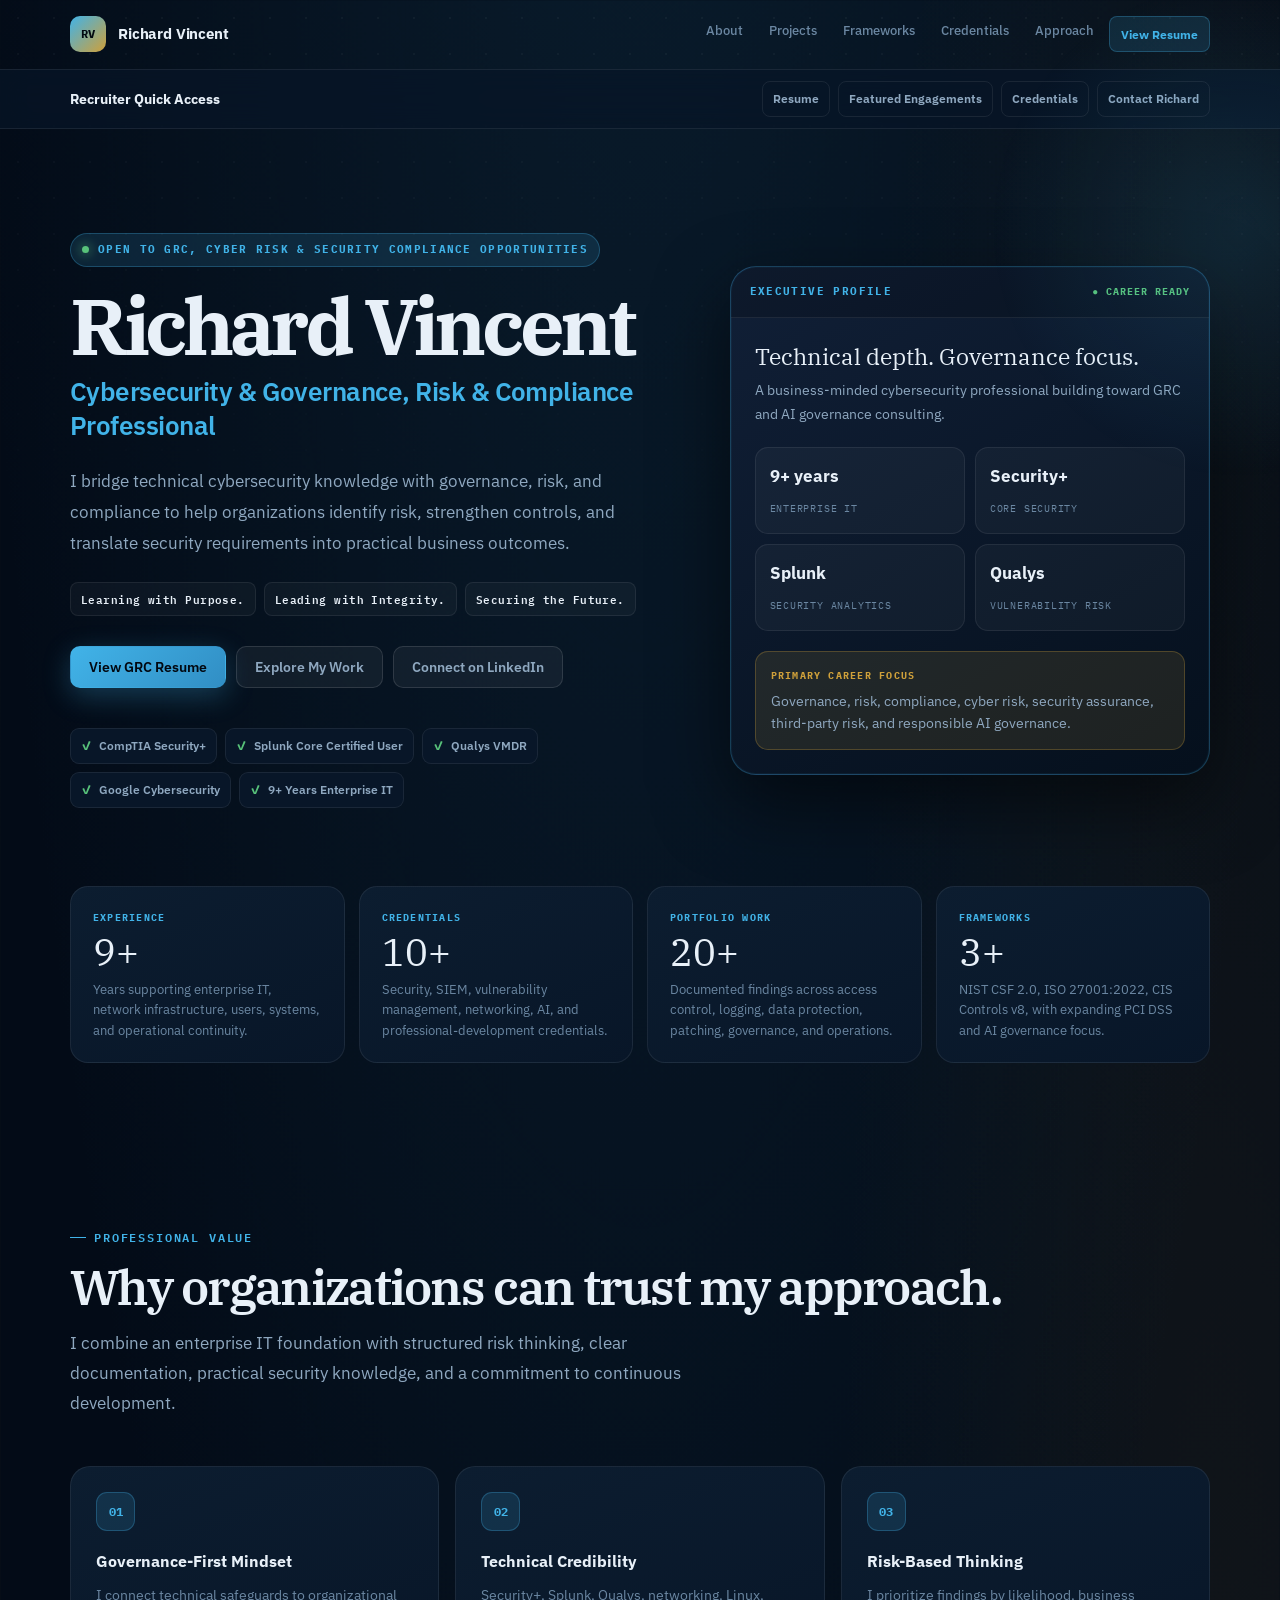
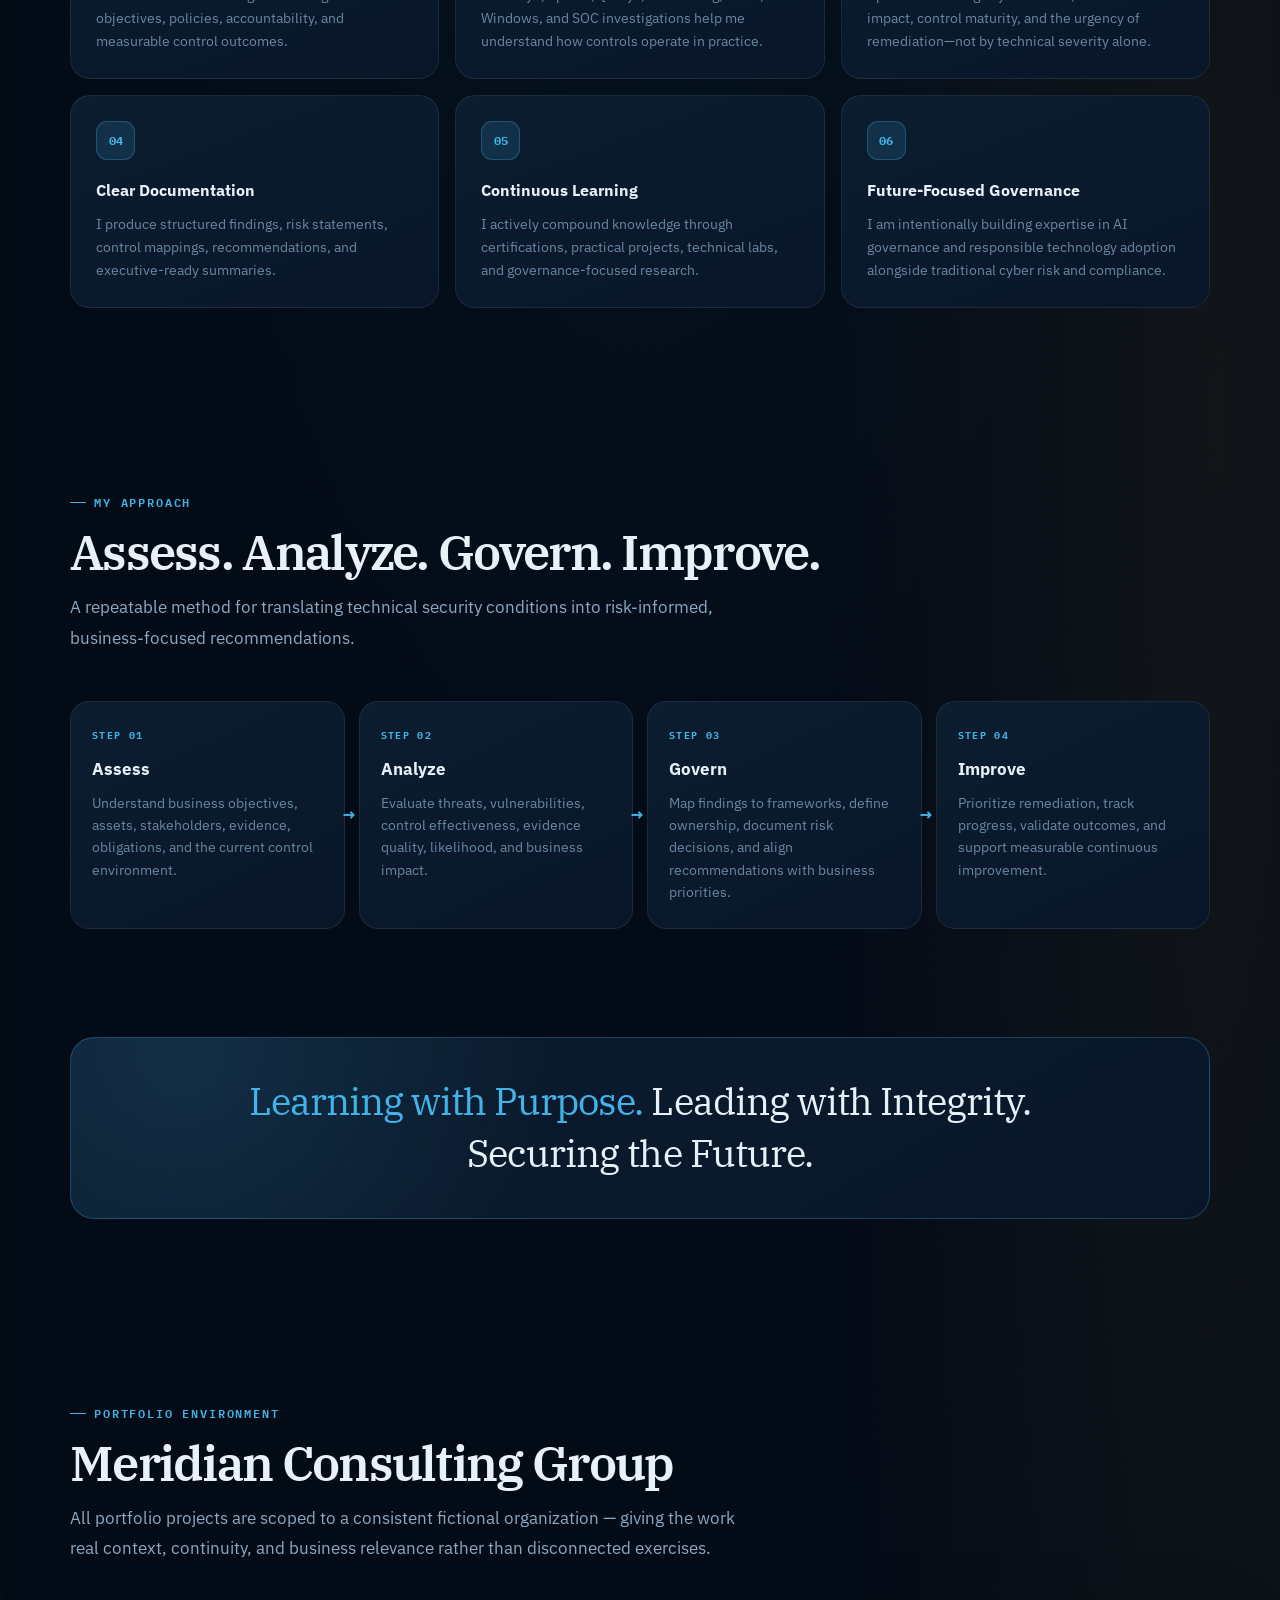
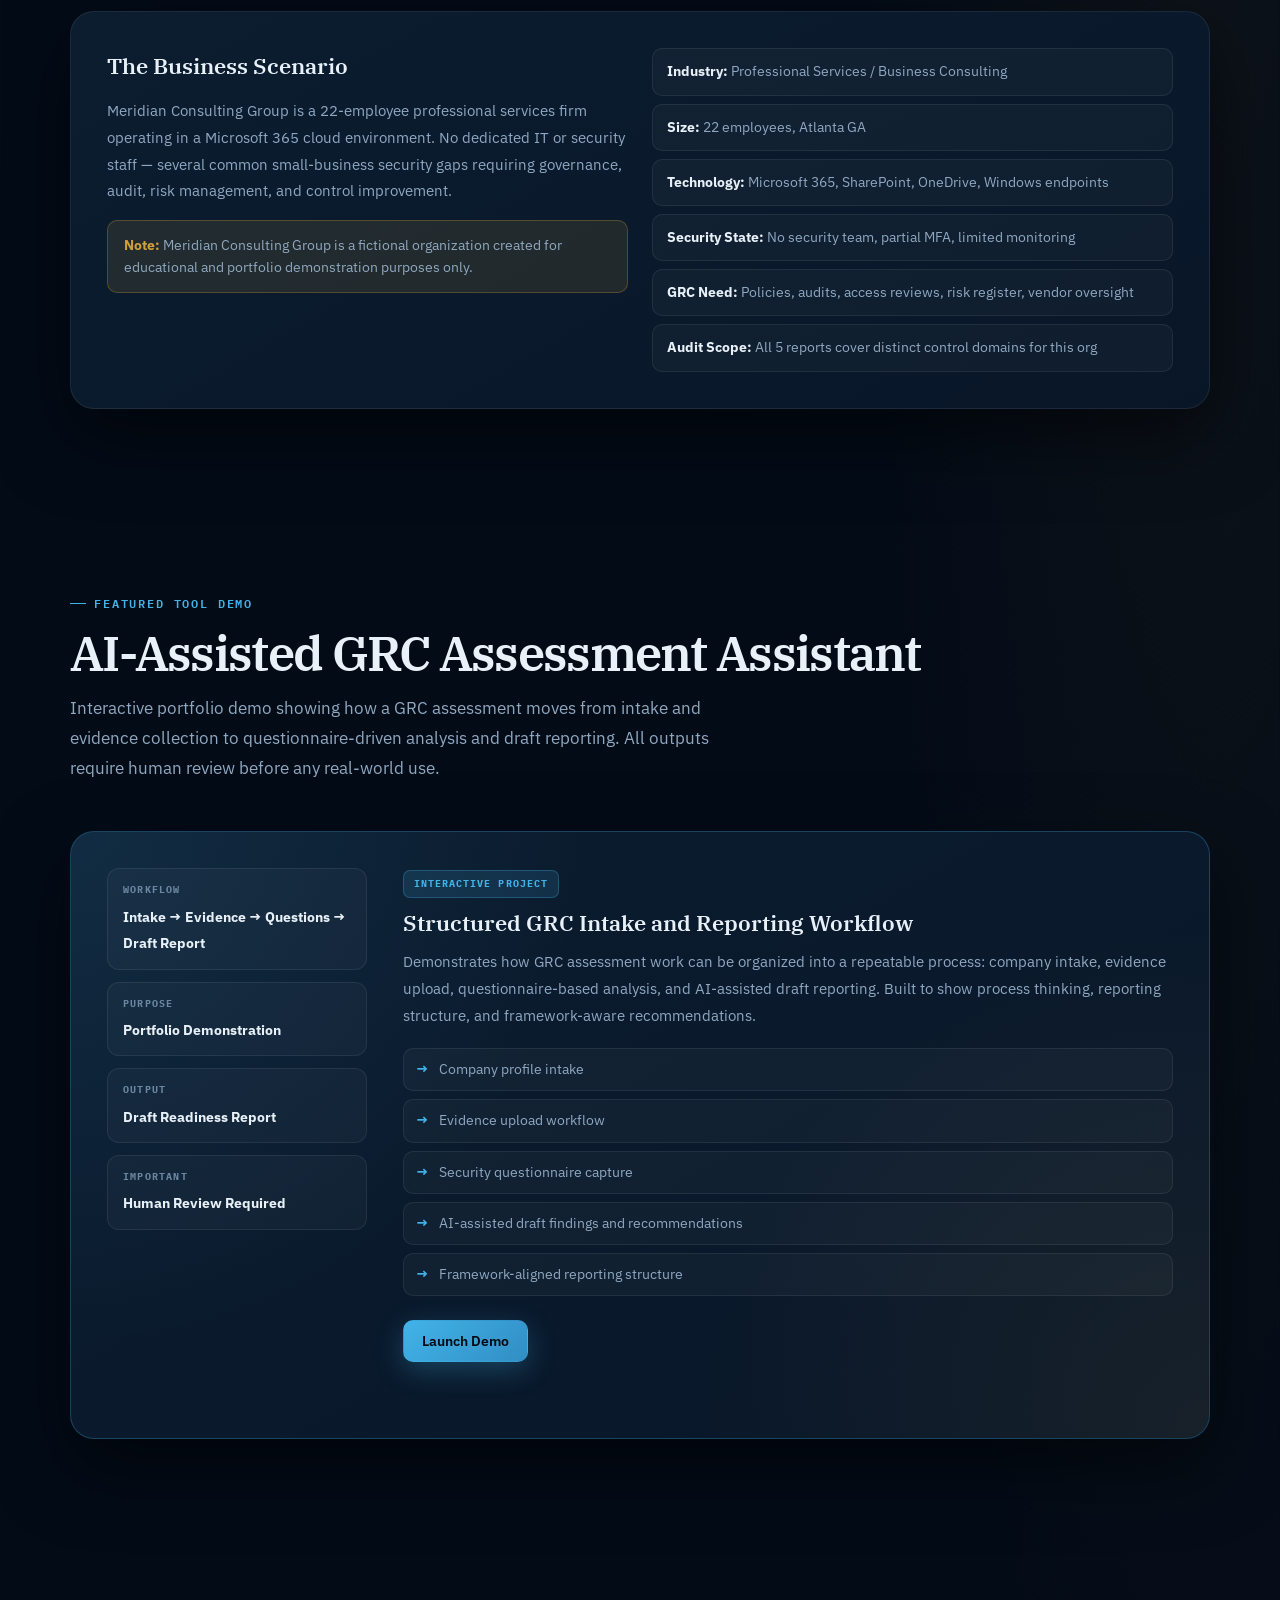
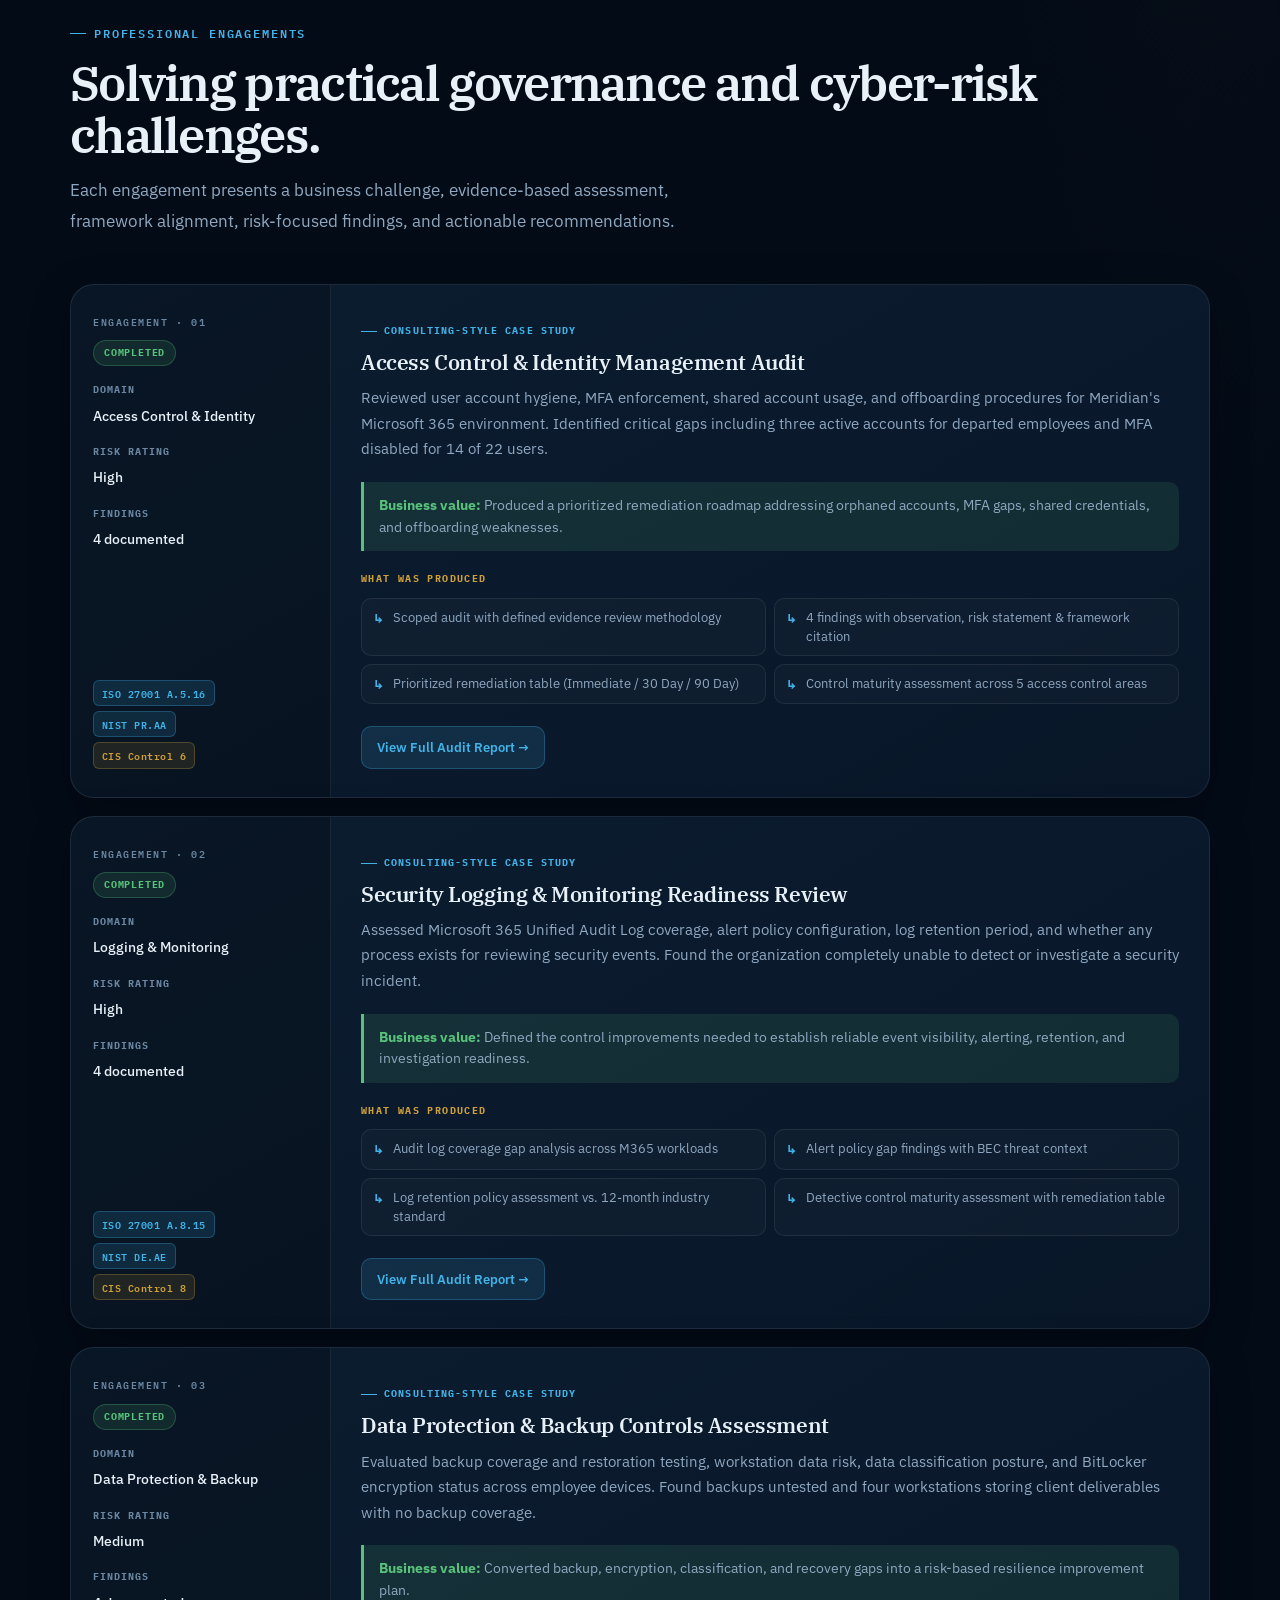
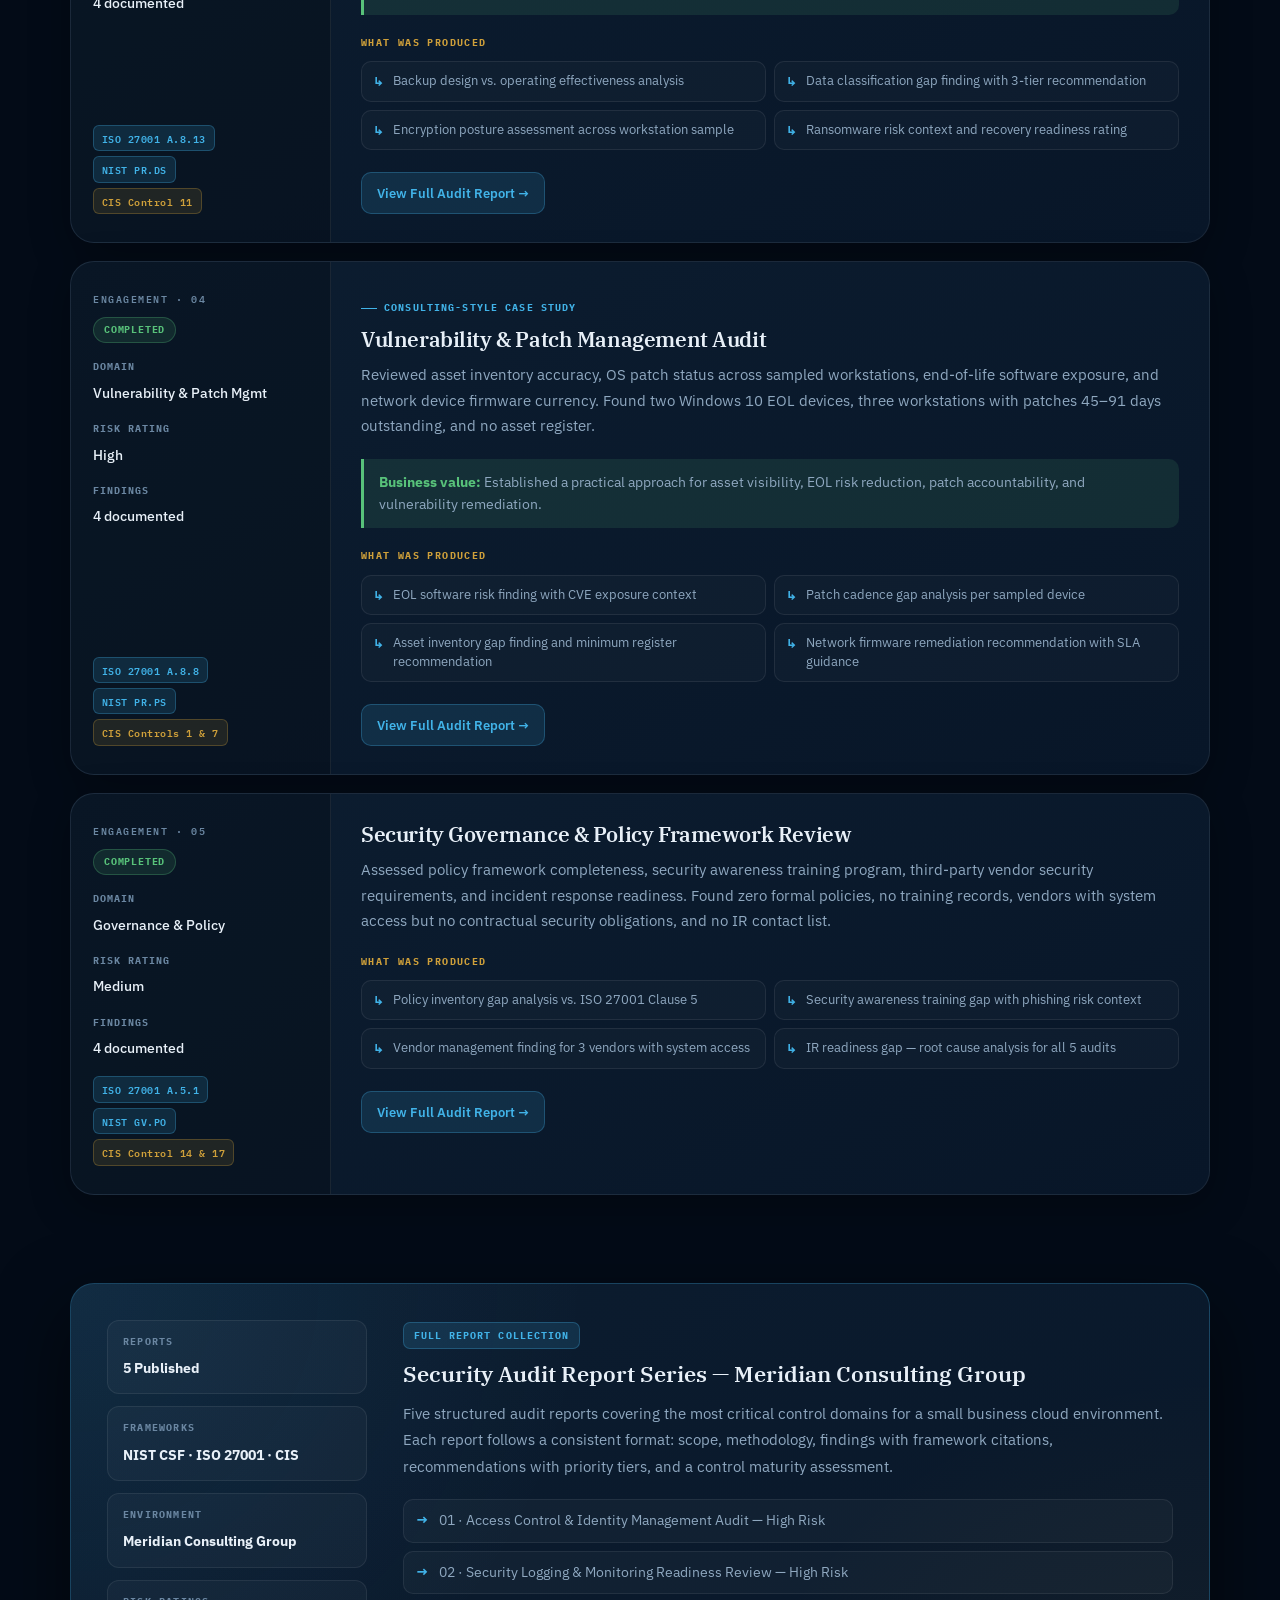
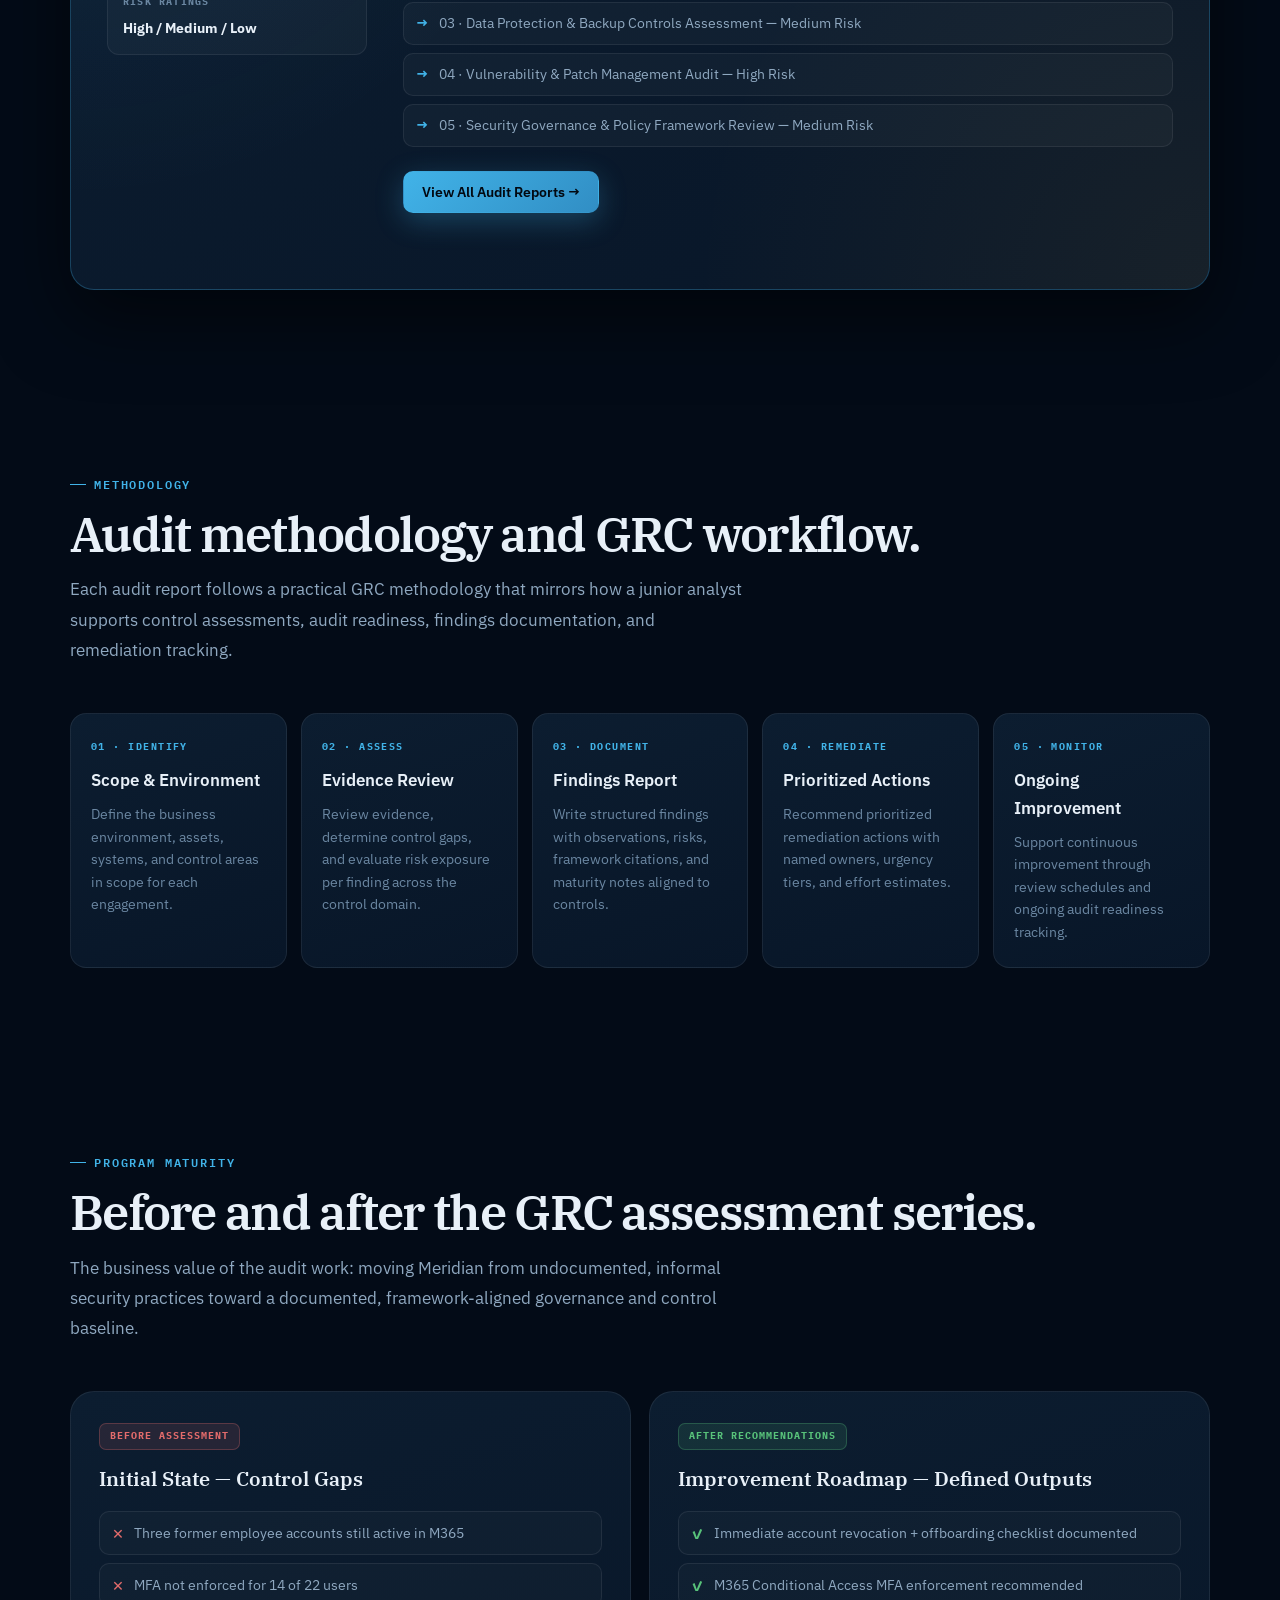
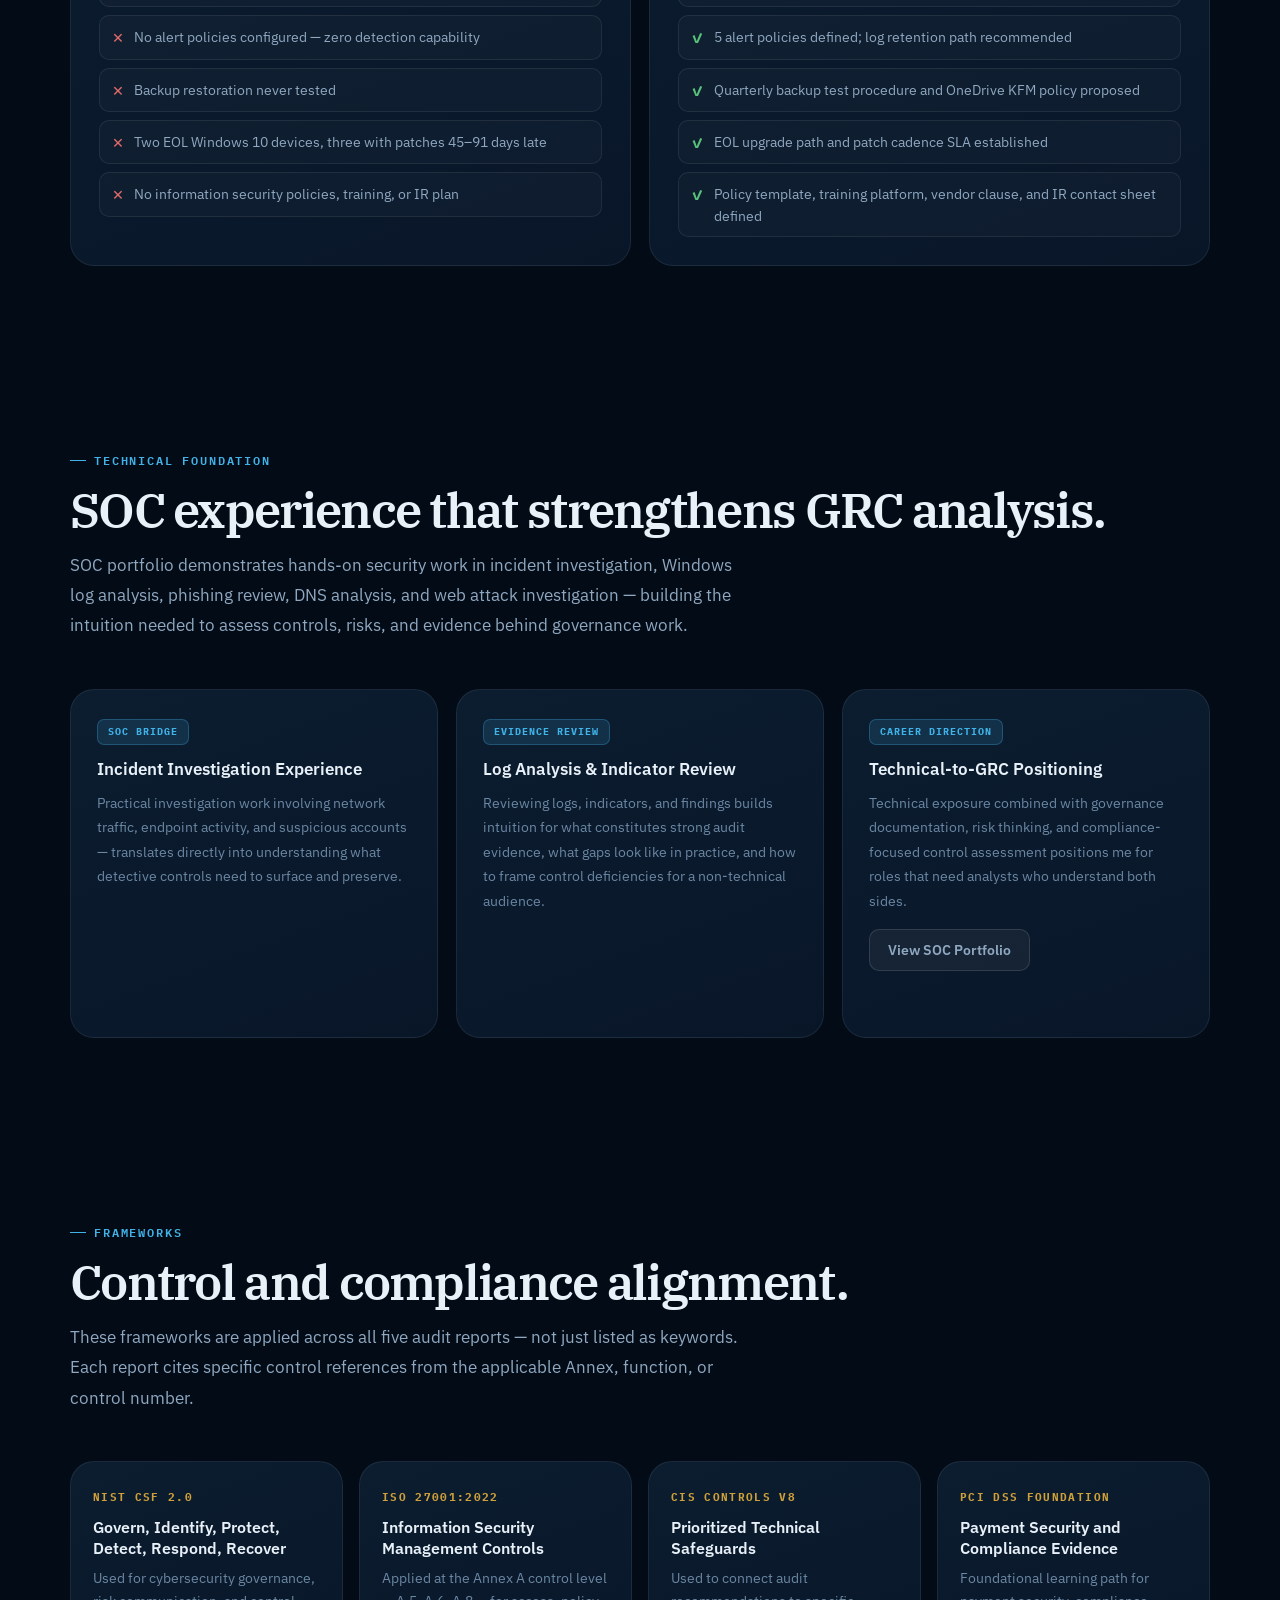
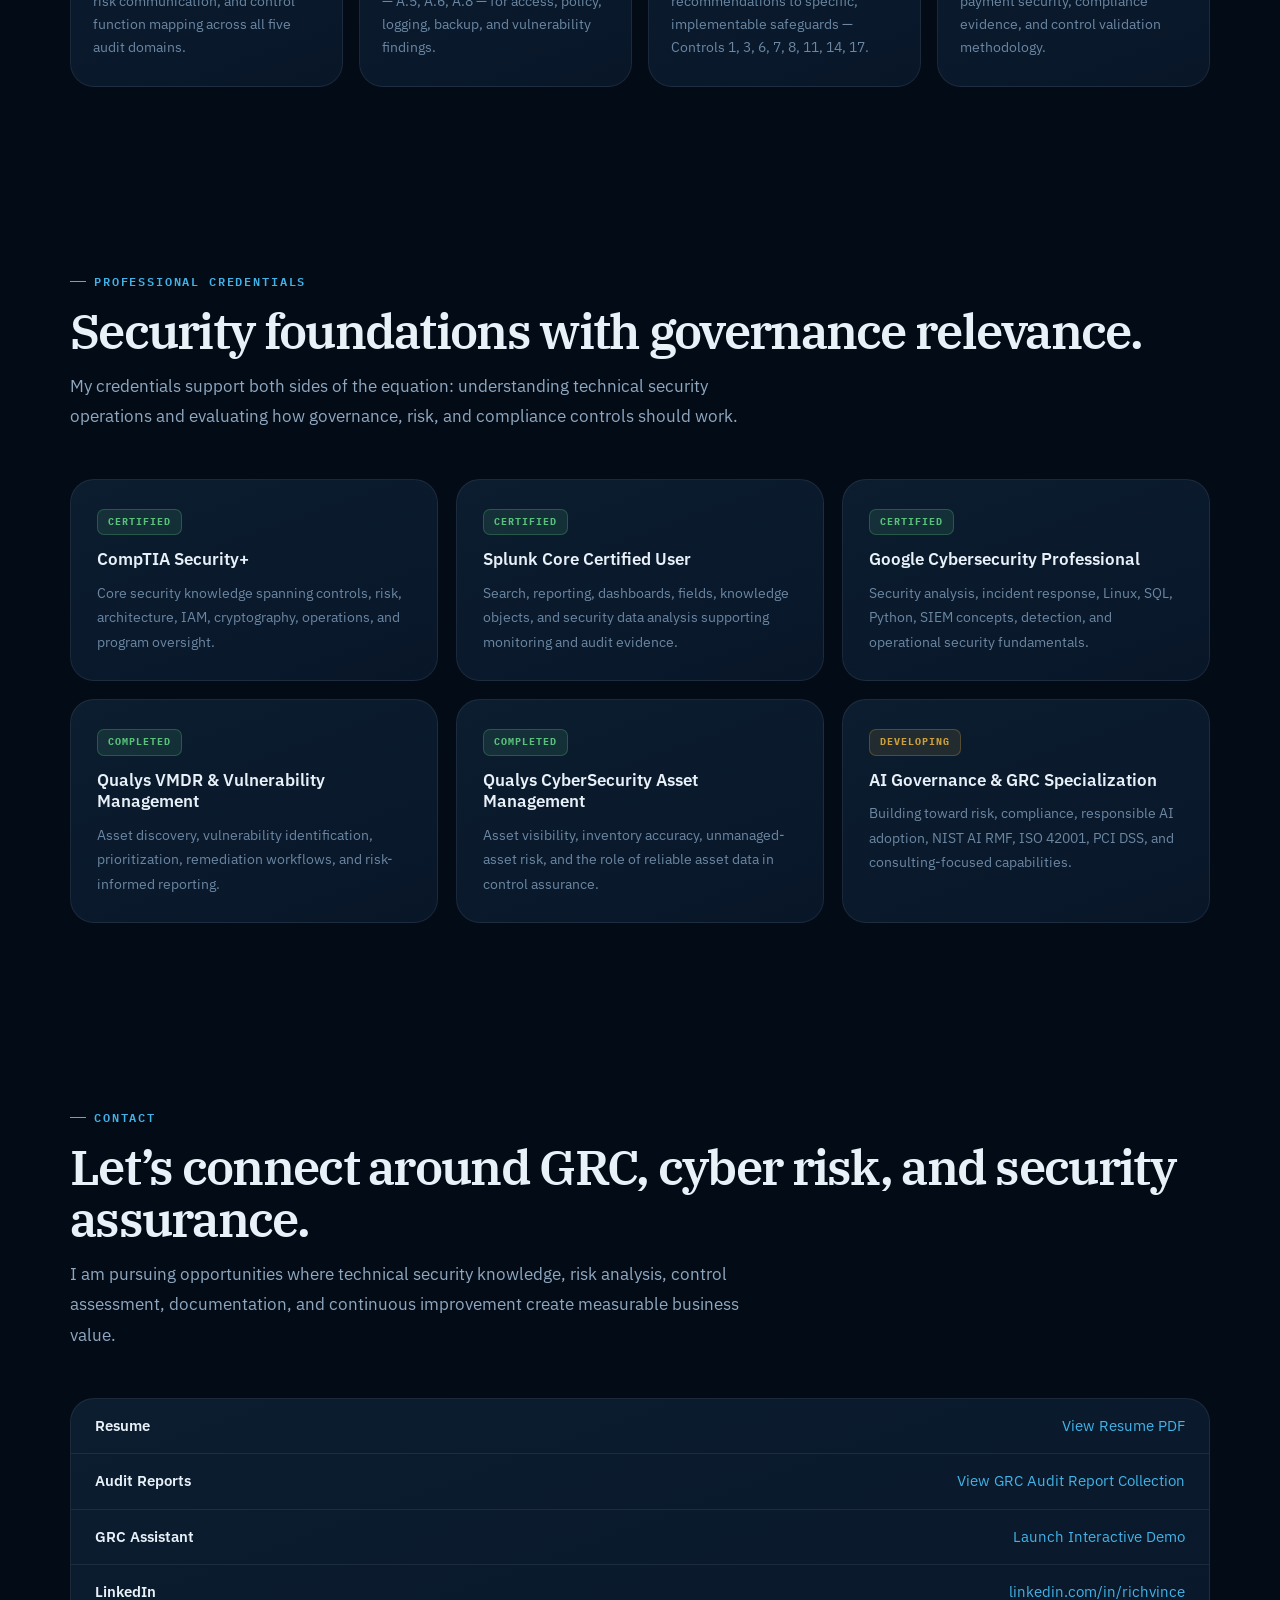
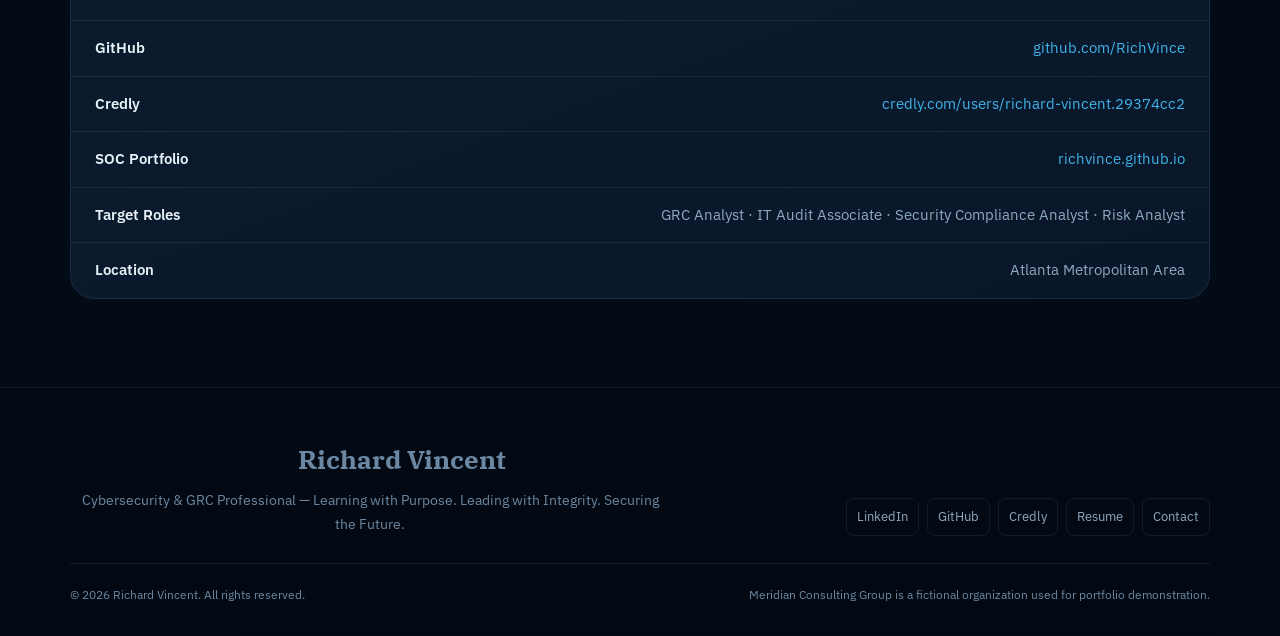
==== commit b185d8b8: "Add files via upload" ====
--- a/index.html
+++ b/index.html
@@ -8,1295 +8,10 @@
   <link rel="preconnect" href="https://fonts.googleapis.com" />
   <link rel="preconnect" href="https://fonts.gstatic.com" crossorigin />
   <link href="https://fonts.googleapis.com/css2?family=IBM+Plex+Serif:ital,wght@0,400;0,600;1,400&family=IBM+Plex+Sans:wght@300;400;500;600;700&family=IBM+Plex+Mono:wght@400;500;600&display=swap" rel="stylesheet" />
-<style>
-/* ── DESIGN TOKENS ────────────────────────────────────────── */
-:root {
-  --bg:           #030B17;
-  --surface:      #081628;
-  --surface-2:    #0C1D30;
-  --surface-3:    #112038;
-  --text:         #E8F0F8;
-  --muted:        #6B87A2;
-  --muted-2:      #8FA8C0;
-  --accent:       #41B3E8;
-  --accent-dim:   rgba(65,179,232,0.14);
-  --accent-border:rgba(65,179,232,0.28);
-  --gold:         #CFA03A;
-  --gold-dim:     rgba(207,160,58,0.12);
-  --gold-border:  rgba(207,160,58,0.28);
-  --green:        #58C27A;
-  --green-dim:    rgba(88,194,122,0.12);
-  --red:          #E26B6B;
-  --red-dim:      rgba(226,107,107,0.12);
-  --amber:        #E8A84A;
-  --border:       rgba(255,255,255,0.075);
-  --border-2:     rgba(255,255,255,0.12);
-  --shadow:       0 28px 72px rgba(0,0,0,0.52);
-  --max:          1140px;
-  --serif:        "IBM Plex Serif", Georgia, serif;
-  --sans:         "IBM Plex Sans", ui-sans-serif, system-ui, sans-serif;
-  --mono:         "IBM Plex Mono", "Fira Mono", monospace;
-  --radius:       16px;
-  --radius-lg:    24px;
-}
-
-/* ── RESET ───────────────────────────────────────────────── */
-*, *::before, *::after { box-sizing: border-box; margin: 0; padding: 0; }
-html { scroll-behavior: smooth; }
-a { color: inherit; text-decoration: none; }
-
-/* ── BASE ────────────────────────────────────────────────── */
-body {
-  min-height: 100vh;
-  font-family: var(--sans);
-  font-size: 16px;
-  color: var(--text);
-  background-color: var(--bg);
-  background-image:
-    radial-gradient(ellipse 90% 40% at 50% -5%, rgba(65,179,232,0.11) 0%, transparent 60%),
-    radial-gradient(ellipse 60% 50% at 95% 15%, rgba(207,160,58,0.07) 0%, transparent 50%);
-  line-height: 1.65;
-  overflow-x: hidden;
-}
-
-/* Dot grid overlay */
-body::before {
-  content: "";
-  position: fixed;
-  inset: 0;
-  z-index: -1;
-  pointer-events: none;
-  background-image: radial-gradient(circle, rgba(255,255,255,0.055) 1px, transparent 1px);
-  background-size: 36px 36px;
-  mask-image: linear-gradient(to bottom, rgba(0,0,0,0.7) 0%, transparent 70%);
-}
-
-/* ── LAYOUT ──────────────────────────────────────────────── */
-.container { width: min(92%, var(--max)); margin: 0 auto; }
-
-/* ── NAV ─────────────────────────────────────────────────── */
-.nav {
-  position: sticky;
-  top: 0;
-  z-index: 100;
-  border-bottom: 1px solid transparent;
-  transition: background 0.35s, border-color 0.35s;
-}
-.nav.scrolled {
-  background: rgba(3, 11, 23, 0.88);
-  border-color: var(--border);
-  backdrop-filter: blur(20px);
-  -webkit-backdrop-filter: blur(20px);
-}
-.nav-inner {
-  width: min(92%, var(--max));
-  margin: 0 auto;
-  height: 68px;
-  display: flex;
-  align-items: center;
-  justify-content: space-between;
-  gap: 24px;
-}
-.brand {
-  display: flex;
-  align-items: center;
-  gap: 12px;
-  font-weight: 700;
-  font-size: 0.95rem;
-  letter-spacing: -0.01em;
-  flex-shrink: 0;
-}
-.brand-mark {
-  width: 36px;
-  height: 36px;
-  display: grid;
-  place-items: center;
-  border-radius: 10px;
-  background: linear-gradient(135deg, var(--accent), var(--gold));
-  color: #020810;
-  font-family: var(--mono);
-  font-size: 0.75rem;
-  font-weight: 700;
-  letter-spacing: 0.02em;
-}
-.nav-links {
-  display: flex;
-  flex-wrap: wrap;
-  gap: 4px;
-  list-style: none;
-}
-.nav-links a {
-  padding: 6px 11px;
-  border-radius: 8px;
-  font-size: 0.82rem;
-  font-weight: 500;
-  color: var(--muted);
-  transition: color 0.2s, background 0.2s;
-}
-.nav-links a:hover { color: var(--text); background: rgba(255,255,255,0.06); }
-
-/* ── SECTION BASE ─────────────────────────────────────────── */
-.section { padding: 88px 0; }
-.section-label {
-  display: inline-flex;
-  align-items: center;
-  gap: 8px;
-  font-family: var(--mono);
-  font-size: 0.72rem;
-  font-weight: 600;
-  letter-spacing: 0.16em;
-  text-transform: uppercase;
-  color: var(--accent);
-  margin-bottom: 14px;
-}
-.section-label::before {
-  content: "";
-  display: block;
-  width: 16px;
-  height: 1px;
-  background: var(--accent);
-}
-.section-title {
-  font-family: var(--serif);
-  font-size: clamp(2rem, 3.8vw, 3.2rem);
-  font-weight: 600;
-  line-height: 1.07;
-  letter-spacing: -0.035em;
-  color: var(--text);
-  margin-bottom: 14px;
-}
-.section-intro {
-  color: var(--muted-2);
-  font-size: 1.05rem;
-  line-height: 1.8;
-  max-width: 680px;
-}
-.section-header { margin-bottom: 48px; }
-
-/* ── SCROLL ANIMATION ────────────────────────────────────── */
-.reveal {
-  opacity: 0;
-  transform: translateY(22px);
-  transition: opacity 0.55s cubic-bezier(0.22,1,0.36,1), transform 0.55s cubic-bezier(0.22,1,0.36,1);
-}
-.reveal.visible { opacity: 1; transform: translateY(0); }
-.reveal-delay-1 { transition-delay: 0.08s; }
-.reveal-delay-2 { transition-delay: 0.16s; }
-.reveal-delay-3 { transition-delay: 0.24s; }
-.reveal-delay-4 { transition-delay: 0.32s; }
-
-/* ── HERO ────────────────────────────────────────────────── */
-.hero { padding: 104px 0 80px; }
-.hero-grid {
-  display: grid;
-  grid-template-columns: 1.05fr 0.95fr;
-  gap: 40px;
-  align-items: center;
-}
-.kicker {
-  display: inline-flex;
-  align-items: center;
-  gap: 10px;
-  font-family: var(--mono);
-  font-size: 0.72rem;
-  font-weight: 600;
-  letter-spacing: 0.18em;
-  text-transform: uppercase;
-  color: var(--accent);
-  margin-bottom: 22px;
-}
-.kicker-dot {
-  width: 7px; height: 7px;
-  border-radius: 50%;
-  background: var(--green);
-  box-shadow: 0 0 10px var(--green);
-  animation: pulse 2.4s ease-in-out infinite;
-}
-@keyframes pulse {
-  0%, 100% { opacity: 1; box-shadow: 0 0 10px var(--green); }
-  50%       { opacity: 0.6; box-shadow: 0 0 4px var(--green); }
-}
-.hero h1 {
-  font-family: var(--serif);
-  font-size: clamp(2.8rem, 5.5vw, 5.4rem);
-  font-weight: 600;
-  line-height: 0.97;
-  letter-spacing: -0.045em;
-  color: var(--text);
-  margin-bottom: 24px;
-}
-.hero-grad {
-  background: linear-gradient(125deg, var(--text) 30%, var(--accent) 65%, var(--gold));
-  -webkit-background-clip: text;
-  background-clip: text;
-  color: transparent;
-}
-.hero-lead {
-  color: var(--muted-2);
-  font-size: 1.08rem;
-  line-height: 1.8;
-  max-width: 520px;
-  margin-bottom: 36px;
-}
-.cta-row {
-  display: flex;
-  flex-wrap: wrap;
-  gap: 10px;
-  margin-bottom: 40px;
-}
-.btn {
-  display: inline-flex;
-  align-items: center;
-  gap: 7px;
-  height: 42px;
-  padding: 0 18px;
-  border-radius: 10px;
-  border: 1px solid transparent;
-  font-family: var(--sans);
-  font-size: 0.86rem;
-  font-weight: 600;
-  transition: transform 0.18s, box-shadow 0.18s, border-color 0.18s, background 0.18s;
-  cursor: pointer;
-  white-space: nowrap;
-}
-.btn:hover { transform: translateY(-2px); }
-.btn-primary {
-  background: linear-gradient(135deg, var(--accent), #318ec4);
-  color: #020810;
-  box-shadow: 0 8px 28px rgba(65,179,232,0.28);
-}
-.btn-primary:hover { box-shadow: 0 14px 36px rgba(65,179,232,0.38); }
-.btn-secondary {
-  background: rgba(255,255,255,0.05);
-  border-color: var(--border-2);
-  color: var(--muted-2);
-}
-.btn-secondary:hover { border-color: var(--accent-border); color: var(--text); }
-.hero-tags {
-  display: flex;
-  flex-wrap: wrap;
-  gap: 8px;
-}
-.hero-tag {
-  padding: 5px 12px;
-  border-radius: 8px;
-  border: 1px solid var(--border);
-  background: var(--surface);
-  font-family: var(--mono);
-  font-size: 0.7rem;
-  font-weight: 500;
-  color: var(--muted);
-  letter-spacing: 0.06em;
-}
-
-/* ── AUDIT FINDING PANEL (hero signature element) ─────────── */
-.finding-panel {
-  border-radius: var(--radius-lg);
-  border: 1px solid var(--accent-border);
-  background: linear-gradient(160deg, var(--surface-2) 0%, var(--surface) 100%);
-  box-shadow: var(--shadow), 0 0 0 1px rgba(65,179,232,0.06) inset;
-  overflow: hidden;
-  animation: panel-rise 0.7s cubic-bezier(0.22,1,0.36,1) both;
-}
-@keyframes panel-rise {
-  from { opacity: 0; transform: translateY(24px) scale(0.97); }
-  to   { opacity: 1; transform: translateY(0) scale(1); }
-}
-.panel-topbar {
-  display: flex;
-  align-items: center;
-  justify-content: space-between;
-  padding: 13px 18px;
-  border-bottom: 1px solid var(--border);
-  background: rgba(0,0,0,0.22);
-}
-.panel-ref {
-  font-family: var(--mono);
-  font-size: 0.68rem;
-  font-weight: 600;
-  color: var(--accent);
-  letter-spacing: 0.12em;
-  text-transform: uppercase;
-}
-.panel-status {
-  display: flex;
-  align-items: center;
-  gap: 6px;
-  font-family: var(--mono);
-  font-size: 0.65rem;
-  font-weight: 700;
-  color: var(--green);
-  letter-spacing: 0.1em;
-  text-transform: uppercase;
-}
-.status-dot {
-  width: 6px; height: 6px;
-  border-radius: 50%;
-  background: var(--green);
-  animation: pulse 2.4s ease-in-out infinite;
-}
-.panel-body { padding: 20px 20px 22px; }
-.finding-header {
-  display: flex;
-  align-items: flex-start;
-  justify-content: space-between;
-  gap: 12px;
-  margin-bottom: 16px;
-}
-.finding-id {
-  font-family: var(--mono);
-  font-size: 0.66rem;
-  color: var(--muted);
-  letter-spacing: 0.1em;
-  text-transform: uppercase;
-  margin-bottom: 4px;
-}
-.finding-title {
-  font-family: var(--serif);
-  font-size: 1.05rem;
-  font-weight: 600;
-  line-height: 1.25;
-  color: var(--text);
-}
-.risk-badge {
-  flex-shrink: 0;
-  padding: 5px 11px;
-  border-radius: 7px;
-  font-family: var(--mono);
-  font-size: 0.65rem;
-  font-weight: 700;
-  letter-spacing: 0.1em;
-  text-transform: uppercase;
-  white-space: nowrap;
-}
-.risk-high { background: var(--red-dim); border: 1px solid rgba(226,107,107,0.3); color: var(--red); }
-.risk-med  { background: var(--gold-dim); border: 1px solid var(--gold-border); color: var(--gold); }
-.risk-low  { background: var(--green-dim); border: 1px solid rgba(88,194,122,0.3); color: var(--green); }
-.finding-block { margin-bottom: 14px; }
-.finding-block-label {
-  font-family: var(--mono);
-  font-size: 0.63rem;
-  font-weight: 700;
-  color: var(--muted);
-  letter-spacing: 0.14em;
-  text-transform: uppercase;
-  margin-bottom: 6px;
-}
-.finding-block p {
-  font-size: 0.87rem;
-  color: var(--muted-2);
-  line-height: 1.65;
-}
-.citation-row {
-  display: flex;
-  flex-wrap: wrap;
-  gap: 6px;
-  margin-bottom: 14px;
-}
-.citation {
-  padding: 3px 9px;
-  border-radius: 6px;
-  border: 1px solid var(--accent-border);
-  background: var(--accent-dim);
-  font-family: var(--mono);
-  font-size: 0.63rem;
-  font-weight: 600;
-  color: var(--accent);
-  letter-spacing: 0.05em;
-}
-.panel-divider { border: none; border-top: 1px solid var(--border); margin: 14px 0; }
-.maturity-row {
-  display: flex;
-  align-items: center;
-  justify-content: space-between;
-  gap: 12px;
-}
-.maturity-label {
-  font-family: var(--mono);
-  font-size: 0.65rem;
-  color: var(--muted);
-  letter-spacing: 0.08em;
-  white-space: nowrap;
-}
-.maturity-bar-wrap {
-  flex: 1;
-  height: 6px;
-  background: rgba(255,255,255,0.06);
-  border-radius: 99px;
-  overflow: hidden;
-}
-.maturity-bar {
-  height: 100%;
-  width: 72%;
-  border-radius: 99px;
-  background: linear-gradient(90deg, var(--accent), var(--gold));
-  animation: bar-fill 1.2s cubic-bezier(0.22,1,0.36,1) 0.5s both;
-}
-@keyframes bar-fill {
-  from { width: 0; }
-  to   { width: 72%; }
-}
-.maturity-val {
-  font-family: var(--mono);
-  font-size: 0.65rem;
-  font-weight: 600;
-  color: var(--text);
-  white-space: nowrap;
-}
-.mini-findings { display: grid; gap: 8px; margin-top: 14px; }
-.mini-finding {
-  display: flex;
-  align-items: center;
-  justify-content: space-between;
-  gap: 10px;
-  padding: 9px 12px;
-  border-radius: 10px;
-  border: 1px solid var(--border);
-  background: rgba(255,255,255,0.03);
-  font-size: 0.82rem;
-}
-.mini-finding-name { color: var(--muted-2); }
-
-/* ── STATS ───────────────────────────────────────────────── */
-.stats-section { padding: 0 0 72px; }
-.stats-grid {
-  display: grid;
-  grid-template-columns: repeat(4, 1fr);
-  gap: 16px;
-}
-.stat-card {
-  padding: 28px 24px;
-  border-radius: var(--radius-lg);
-  border: 1px solid var(--border);
-  background: linear-gradient(160deg, var(--surface-2), var(--surface));
-  transition: border-color 0.25s, transform 0.25s;
-}
-.stat-card:hover { border-color: var(--accent-border); transform: translateY(-3px); }
-.stat-number {
-  font-family: var(--serif);
-  font-size: 3rem;
-  font-weight: 600;
-  line-height: 1;
-  letter-spacing: -0.04em;
-  background: linear-gradient(135deg, var(--text), var(--accent));
-  -webkit-background-clip: text;
-  background-clip: text;
-  color: transparent;
-  margin-bottom: 10px;
-  display: block;
-}
-.stat-desc { color: var(--muted); font-size: 0.9rem; line-height: 1.55; }
-
-/* ── ENVIRONMENT CARD ────────────────────────────────────── */
-.env-wrapper {
-  display: grid;
-  grid-template-columns: 1fr 1fr;
-  gap: 24px;
-  border-radius: var(--radius-lg);
-  border: 1px solid var(--border);
-  background: linear-gradient(150deg, var(--surface-2) 0%, var(--surface) 100%);
-  padding: 36px;
-  box-shadow: var(--shadow);
-}
-.env-wrapper h3 { font-family: var(--serif); font-size: 1.4rem; font-weight: 600; margin-bottom: 12px; }
-.env-wrapper p { color: var(--muted-2); line-height: 1.75; font-size: 0.95rem; margin-bottom: 16px; }
-.disclaimer {
-  padding: 13px 16px;
-  border-radius: 10px;
-  border: 1px solid var(--gold-border);
-  background: var(--gold-dim);
-  font-size: 0.85rem;
-  color: var(--muted-2);
-}
-.disclaimer strong { color: var(--gold); }
-.env-list { list-style: none; display: grid; gap: 8px; }
-.env-list li {
-  padding: 11px 14px;
-  border-radius: 10px;
-  border: 1px solid var(--border);
-  background: rgba(255,255,255,0.03);
-  font-size: 0.88rem;
-  color: var(--muted-2);
-}
-.env-list li strong { color: var(--text); }
-
-/* ── TOOL DEMO CARD ──────────────────────────────────────── */
-.audit-feature {
-  display: grid;
-  grid-template-columns: 260px 1fr;
-  gap: 36px;
-  padding: 36px;
-  border-radius: var(--radius-lg);
-  border: 1px solid var(--accent-border);
-  background: linear-gradient(150deg, var(--surface-2) 0%, var(--surface) 100%);
-  box-shadow: var(--shadow);
-  position: relative;
-  overflow: hidden;
-}
-.audit-feature::before {
-  content: "";
-  position: absolute;
-  inset: 0;
-  pointer-events: none;
-  background:
-    radial-gradient(circle at 0% 0%, rgba(65,179,232,0.10) 0%, transparent 40%),
-    radial-gradient(circle at 100% 100%, rgba(207,160,58,0.08) 0%, transparent 40%);
-}
-.audit-feature > * { position: relative; }
-.audit-meta { display: grid; gap: 12px; align-content: start; }
-.meta-item {
-  padding: 13px 15px;
-  border-radius: 12px;
-  border: 1px solid var(--border);
-  background: rgba(255,255,255,0.03);
-}
-.meta-item span {
-  display: block;
-  font-family: var(--mono);
-  font-size: 0.62rem;
-  font-weight: 700;
-  text-transform: uppercase;
-  letter-spacing: 0.12em;
-  color: var(--muted);
-  margin-bottom: 4px;
-}
-.meta-item strong { color: var(--text); font-size: 0.9rem; }
-.feature-tag {
-  display: inline-flex;
-  padding: 4px 10px;
-  border-radius: 7px;
-  background: var(--accent-dim);
-  border: 1px solid var(--accent-border);
-  font-family: var(--mono);
-  font-size: 0.65rem;
-  font-weight: 700;
-  text-transform: uppercase;
-  letter-spacing: 0.1em;
-  color: var(--accent);
-  margin-bottom: 12px;
-}
-.audit-feature h3 {
-  font-family: var(--serif);
-  font-size: 1.4rem;
-  font-weight: 600;
-  margin-bottom: 12px;
-  line-height: 1.2;
-}
-.audit-feature p { color: var(--muted-2); font-size: 0.95rem; line-height: 1.75; margin-bottom: 20px; }
-.process-list { list-style: none; display: grid; gap: 8px; margin-bottom: 24px; }
-.process-list li {
-  display: flex;
-  align-items: center;
-  gap: 10px;
-  padding: 9px 12px;
-  border-radius: 10px;
-  border: 1px solid var(--border);
-  background: rgba(255,255,255,0.03);
-  font-size: 0.88rem;
-  color: var(--muted-2);
-}
-.process-list li::before { content: "→"; color: var(--accent); font-weight: 700; flex-shrink: 0; }
-
-/* ── PROJECT CARDS ───────────────────────────────────────── */
-.projects-list { display: grid; gap: 18px; }
-.project-card {
-  display: grid;
-  grid-template-columns: 260px 1fr;
-  border-radius: var(--radius-lg);
-  border: 1px solid var(--border);
-  background: linear-gradient(150deg, var(--surface-2) 0%, var(--surface) 100%);
-  box-shadow: 0 12px 40px rgba(0,0,0,0.28);
-  overflow: hidden;
-  transition: border-color 0.25s, transform 0.25s, box-shadow 0.25s;
-}
-.project-card:hover {
-  border-color: var(--accent-border);
-  transform: translateY(-3px);
-  box-shadow: 0 20px 52px rgba(0,0,0,0.36), 0 0 0 1px rgba(65,179,232,0.08) inset;
-}
-.project-aside {
-  padding: 28px 22px;
-  background: rgba(0,0,0,0.24);
-  border-right: 1px solid var(--border);
-  display: flex;
-  flex-direction: column;
-  gap: 16px;
-}
-.proj-num {
-  font-family: var(--mono);
-  font-size: 0.65rem;
-  font-weight: 600;
-  letter-spacing: 0.15em;
-  text-transform: uppercase;
-  color: var(--muted);
-}
-.proj-status {
-  display: inline-flex;
-  width: fit-content;
-  padding: 4px 10px;
-  border-radius: 99px;
-  font-family: var(--mono);
-  font-size: 0.62rem;
-  font-weight: 700;
-  text-transform: uppercase;
-  letter-spacing: 0.08em;
-}
-.status-done { background: var(--green-dim); border: 1px solid rgba(88,194,122,0.28); color: var(--green); }
-.proj-attr label {
-  display: block;
-  font-family: var(--mono);
-  font-size: 0.62rem;
-  font-weight: 700;
-  text-transform: uppercase;
-  letter-spacing: 0.1em;
-  color: var(--muted);
-  margin-bottom: 3px;
-}
-.proj-attr span { color: var(--text); font-size: 0.9rem; font-weight: 500; }
-.risk-high-text { color: var(--red); }
-.risk-med-text  { color: var(--amber); }
-.proj-citations {
-  display: flex;
-  flex-direction: column;
-  gap: 5px;
-  margin-top: auto;
-}
-.proj-cite {
-  padding: 4px 8px;
-  border-radius: 6px;
-  width: fit-content;
-  font-family: var(--mono);
-  font-size: 0.62rem;
-  font-weight: 600;
-  letter-spacing: 0.05em;
-}
-.cite-blue  { background: var(--accent-dim); border: 1px solid var(--accent-border); color: var(--accent); }
-.cite-gold  { background: var(--gold-dim); border: 1px solid var(--gold-border); color: var(--gold); }
-.project-body { padding: 28px 30px; }
-.project-body h3 {
-  font-family: var(--serif);
-  font-size: 1.3rem;
-  font-weight: 600;
-  line-height: 1.22;
-  letter-spacing: -0.02em;
-  margin-bottom: 10px;
-  color: var(--text);
-}
-.project-desc { color: var(--muted-2); font-size: 0.93rem; line-height: 1.72; margin-bottom: 20px; }
-.deliverables-label {
-  font-family: var(--mono);
-  font-size: 0.62rem;
-  font-weight: 700;
-  text-transform: uppercase;
-  letter-spacing: 0.14em;
-  color: var(--gold);
-  margin-bottom: 10px;
-}
-.deliverables-grid {
-  display: grid;
-  grid-template-columns: 1fr 1fr;
-  gap: 8px;
-  margin-bottom: 22px;
-}
-.deliverable {
-  display: flex;
-  align-items: flex-start;
-  gap: 8px;
-  padding: 9px 11px;
-  border-radius: 10px;
-  border: 1px solid var(--border);
-  background: rgba(255,255,255,0.025);
-  font-size: 0.83rem;
-  color: var(--muted-2);
-  line-height: 1.45;
-}
-.deliverable::before { content: "↳"; color: var(--accent); font-weight: 700; flex-shrink: 0; margin-top: 1px; }
-.proj-link {
-  display: inline-flex;
-  align-items: center;
-  gap: 7px;
-  padding: 9px 15px;
-  border-radius: 10px;
-  border: 1px solid var(--accent-border);
-  background: var(--accent-dim);
-  font-size: 0.84rem;
-  font-weight: 600;
-  color: var(--accent);
-  transition: background 0.2s, border-color 0.2s;
-}
-.proj-link:hover { background: rgba(65,179,232,0.2); border-color: rgba(65,179,232,0.45); }
-
-/* ── METHODOLOGY ─────────────────────────────────────────── */
-.lifecycle-grid {
-  display: grid;
-  grid-template-columns: repeat(5, 1fr);
-  gap: 14px;
-}
-.life-step {
-  padding: 24px 20px;
-  border-radius: var(--radius);
-  border: 1px solid var(--border);
-  background: linear-gradient(160deg, var(--surface-2), var(--surface));
-  transition: border-color 0.25s, transform 0.25s;
-}
-.life-step:hover { border-color: var(--accent-border); transform: translateY(-3px); }
-.life-num {
-  display: block;
-  font-family: var(--mono);
-  font-size: 0.65rem;
-  font-weight: 700;
-  letter-spacing: 0.14em;
-  text-transform: uppercase;
-  color: var(--accent);
-  margin-bottom: 12px;
-}
-.life-step h3 { font-size: 1.05rem; font-weight: 600; margin-bottom: 8px; }
-.life-step p { color: var(--muted); font-size: 0.87rem; line-height: 1.62; }
-
-/* ── BEFORE / AFTER ──────────────────────────────────────── */
-.ba-grid {
-  display: grid;
-  grid-template-columns: 1fr 1fr;
-  gap: 18px;
-}
-.ba-card {
-  padding: 28px;
-  border-radius: var(--radius-lg);
-  border: 1px solid var(--border);
-  background: linear-gradient(160deg, var(--surface-2), var(--surface));
-}
-.ba-tag {
-  display: inline-flex;
-  padding: 4px 10px;
-  border-radius: 7px;
-  font-family: var(--mono);
-  font-size: 0.62rem;
-  font-weight: 700;
-  text-transform: uppercase;
-  letter-spacing: 0.1em;
-  margin-bottom: 12px;
-}
-.ba-tag-before { background: var(--red-dim); border: 1px solid rgba(226,107,107,0.28); color: var(--red); }
-.ba-tag-after  { background: var(--green-dim); border: 1px solid rgba(88,194,122,0.28); color: var(--green); }
-.ba-card h3 { font-family: var(--serif); font-size: 1.25rem; font-weight: 600; margin-bottom: 16px; }
-.ba-list { list-style: none; display: grid; gap: 8px; }
-.ba-list li {
-  display: flex;
-  align-items: flex-start;
-  gap: 10px;
-  padding: 10px 12px;
-  border-radius: 10px;
-  border: 1px solid var(--border);
-  background: rgba(255,255,255,0.025);
-  font-size: 0.89rem;
-  color: var(--muted-2);
-  line-height: 1.5;
-}
-.ba-list.before li::before { content: "✕"; color: var(--red); flex-shrink: 0; font-weight: 700; margin-top: 1px; }
-.ba-list.after  li::before { content: "✓"; color: var(--green); flex-shrink: 0; font-weight: 700; margin-top: 1px; }
-
-/* ── FRAMEWORKS ──────────────────────────────────────────── */
-.framework-grid {
-  display: grid;
-  grid-template-columns: repeat(4, 1fr);
-  gap: 16px;
-}
-.framework-card {
-  padding: 26px 22px;
-  border-radius: var(--radius-lg);
-  border: 1px solid var(--border);
-  background: linear-gradient(160deg, var(--surface-2), var(--surface));
-  transition: border-color 0.25s, transform 0.25s;
-}
-.framework-card:hover { border-color: var(--gold-border); transform: translateY(-3px); }
-.fw-label {
-  display: block;
-  font-family: var(--mono);
-  font-size: 0.7rem;
-  font-weight: 700;
-  letter-spacing: 0.12em;
-  text-transform: uppercase;
-  color: var(--gold);
-  margin-bottom: 10px;
-}
-.framework-card h3 { font-size: 1.02rem; font-weight: 600; margin-bottom: 8px; line-height: 1.3; }
-.framework-card p { color: var(--muted); font-size: 0.88rem; line-height: 1.65; }
-
-/* ── CARD GRID ───────────────────────────────────────────── */
-.card-grid { display: grid; grid-template-columns: repeat(3, 1fr); gap: 18px; }
-.card {
-  padding: 26px;
-  border-radius: var(--radius-lg);
-  border: 1px solid var(--border);
-  background: linear-gradient(160deg, var(--surface-2), var(--surface));
-  transition: border-color 0.25s, transform 0.25s;
-}
-.card:hover { border-color: var(--accent-border); transform: translateY(-3px); }
-.card-tag {
-  display: inline-flex;
-  padding: 4px 10px;
-  border-radius: 7px;
-  background: var(--accent-dim);
-  border: 1px solid var(--accent-border);
-  font-family: var(--mono);
-  font-size: 0.62rem;
-  font-weight: 700;
-  text-transform: uppercase;
-  letter-spacing: 0.1em;
-  color: var(--accent);
-  margin-bottom: 14px;
-}
-.card-tag-done { background: var(--green-dim); border-color: rgba(88,194,122,0.28); color: var(--green); }
-.card-tag-plan { background: var(--gold-dim); border-color: var(--gold-border); color: var(--gold); }
-.card h3 { font-size: 1.05rem; font-weight: 600; line-height: 1.28; margin-bottom: 10px; }
-.card p { color: var(--muted); font-size: 0.9rem; line-height: 1.7; }
-
-/* ── CONTACT ─────────────────────────────────────────────── */
-.contact-card {
-  border-radius: var(--radius-lg);
-  border: 1px solid var(--border);
-  background: linear-gradient(160deg, var(--surface-2), var(--surface));
-  overflow: hidden;
-}
-.contact-row {
-  display: flex;
-  align-items: baseline;
-  justify-content: space-between;
-  gap: 20px;
-  padding: 15px 24px;
-  border-bottom: 1px solid var(--border);
-  font-size: 0.93rem;
-}
-.contact-row:last-child { border-bottom: none; }
-.contact-row strong { color: var(--text); font-weight: 600; white-space: nowrap; }
-.contact-row span { color: var(--muted-2); text-align: right; }
-.contact-row a { color: var(--accent); transition: color 0.2s; }
-.contact-row a:hover { color: #82CFF3; text-decoration: underline; }
-
-/* ── FOOTER ──────────────────────────────────────────────── */
-footer {
-  padding: 32px 0;
-  border-top: 1px solid var(--border);
-  text-align: center;
-  color: var(--muted);
-  font-size: 0.85rem;
-  line-height: 1.75;
-}
-footer span { color: var(--muted); font-size: 0.76rem; }
-
-/* ── RESPONSIVE ──────────────────────────────────────────── */
-@media (max-width: 1000px) {
-  .hero-grid, .env-wrapper, .audit-feature { grid-template-columns: 1fr; }
-  .lifecycle-grid, .framework-grid { grid-template-columns: repeat(2, 1fr); }
-  .stats-grid { grid-template-columns: repeat(2, 1fr); }
-}
-@media (max-width: 720px) {
-  .project-card { grid-template-columns: 1fr; }
-  .project-aside { border-right: none; border-bottom: 1px solid var(--border); }
-  .deliverables-grid, .ba-grid, .card-grid { grid-template-columns: 1fr; }
-  .hero h1 { font-size: 2.6rem; }
-  .nav-links { display: none; }
-  .stats-grid, .lifecycle-grid, .framework-grid { grid-template-columns: 1fr; }
-}
-
-/* ── VERSION 3 PROFESSIONAL BRAND COMPONENTS ──────────────── */
-:root {
-  --cyan: #51C8F4;
-  --cyan-soft: rgba(81,200,244,.14);
-  --violet: #8B7CF6;
-  --violet-soft: rgba(139,124,246,.12);
-}
-
-.nav-cta {
-  display: inline-flex;
-  align-items: center;
-  justify-content: center;
-  min-height: 36px;
-  padding: 0 14px;
-  border: 1px solid var(--accent-border);
-  border-radius: 9px;
-  background: var(--accent-dim);
-  color: var(--accent) !important;
-  font-size: .78rem !important;
-  font-weight: 700 !important;
-}
-.nav-cta:hover { background: rgba(65,179,232,.22) !important; }
-
-.hero-v3 { padding: 104px 0 68px; position: relative; }
-.hero-v3::after {
-  content: "";
-  position: absolute;
-  width: 520px;
-  height: 520px;
-  right: -220px;
-  top: -160px;
-  border-radius: 50%;
-  background: radial-gradient(circle, rgba(65,179,232,.13), transparent 68%);
-  pointer-events: none;
-}
-.hero-v3-grid {
-  display: grid;
-  grid-template-columns: minmax(0,1.12fr) minmax(340px,.88fr);
-  gap: 48px;
-  align-items: center;
-}
-.eyebrow {
-  display: inline-flex;
-  align-items: center;
-  gap: 9px;
-  padding: 7px 11px;
-  border: 1px solid var(--accent-border);
-  border-radius: 999px;
-  background: var(--accent-dim);
-  color: var(--accent);
-  font-family: var(--mono);
-  font-size: .68rem;
-  font-weight: 700;
-  letter-spacing: .12em;
-  text-transform: uppercase;
-  margin-bottom: 22px;
-}
-.eyebrow::before {
-  content: "";
-  width: 7px;
-  height: 7px;
-  border-radius: 50%;
-  background: var(--green);
-  box-shadow: 0 0 12px var(--green);
-}
-.hero-v3 h1 {
-  font-family: var(--serif);
-  font-size: clamp(3.1rem, 6.2vw, 6.25rem);
-  line-height: .92;
-  letter-spacing: -.055em;
-  margin-bottom: 22px;
-}
-.hero-v3 h1 span {
-  display: block;
-  margin-top: 12px;
-  font-family: var(--sans);
-  font-size: clamp(1.12rem, 2.2vw, 1.65rem);
-  line-height: 1.3;
-  letter-spacing: -.02em;
-  color: var(--accent);
-  font-weight: 600;
-}
-.hero-value {
-  max-width: 690px;
-  color: var(--muted-2);
-  font-size: 1.09rem;
-  line-height: 1.78;
-  margin-bottom: 24px;
-}
-.hero-motto {
-  display: flex;
-  flex-wrap: wrap;
-  gap: 8px;
-  margin: 0 0 30px;
-}
-.hero-motto span {
-  padding: 7px 10px;
-  border: 1px solid var(--border);
-  border-radius: 8px;
-  background: rgba(255,255,255,.035);
-  color: var(--text);
-  font-family: var(--mono);
-  font-size: .69rem;
-  font-weight: 600;
-  letter-spacing: .04em;
-}
-.credential-strip {
-  display: flex;
-  flex-wrap: wrap;
-  gap: 8px;
-  margin-top: 28px;
-}
-.credential {
-  display: inline-flex;
-  align-items: center;
-  gap: 7px;
-  padding: 7px 10px;
-  border: 1px solid var(--border);
-  border-radius: 9px;
-  background: var(--surface);
-  color: var(--muted-2);
-  font-size: .76rem;
-  font-weight: 600;
-}
-.credential::before { content: "✓"; color: var(--green); font-weight: 800; }
-
-.executive-panel {
-  position: relative;
-  border: 1px solid var(--accent-border);
-  border-radius: 26px;
-  overflow: hidden;
-  background:
-    linear-gradient(150deg, rgba(17,32,56,.98), rgba(5,16,29,.98));
-  box-shadow: var(--shadow), 0 0 0 1px rgba(65,179,232,.06) inset;
-}
-.executive-panel::before {
-  content: "";
-  position: absolute;
-  inset: 0;
-  background:
-    linear-gradient(90deg, transparent 49%, rgba(255,255,255,.026) 50%, transparent 51%),
-    linear-gradient(transparent 49%, rgba(255,255,255,.026) 50%, transparent 51%);
-  background-size: 42px 42px;
-  opacity: .45;
-  pointer-events: none;
-}
-.exec-top {
-  position: relative;
-  display: flex;
-  justify-content: space-between;
-  gap: 15px;
-  align-items: center;
-  padding: 16px 19px;
-  border-bottom: 1px solid var(--border);
-  background: rgba(0,0,0,.2);
-}
-.exec-label {
-  color: var(--accent);
-  font-family: var(--mono);
-  font-size: .67rem;
-  text-transform: uppercase;
-  letter-spacing: .13em;
-  font-weight: 700;
-}
-.exec-status {
-  color: var(--green);
-  font-family: var(--mono);
-  font-size: .62rem;
-  text-transform: uppercase;
-  letter-spacing: .1em;
-  font-weight: 700;
-}
-.exec-body { position: relative; padding: 24px; }
-.exec-name {
-  font-family: var(--serif);
-  font-size: 1.45rem;
-  line-height: 1.25;
-  margin-bottom: 7px;
-}
-.exec-role { color: var(--muted-2); font-size: .9rem; margin-bottom: 22px; }
-.exec-grid {
-  display: grid;
-  grid-template-columns: repeat(2,1fr);
-  gap: 10px;
-  margin-bottom: 20px;
-}
-.exec-metric {
-  padding: 14px;
-  border: 1px solid var(--border);
-  border-radius: 13px;
-  background: rgba(255,255,255,.035);
-}
-.exec-metric b {
-  display: block;
-  color: var(--text);
-  font-size: 1.08rem;
-  margin-bottom: 2px;
-}
-.exec-metric span {
-  color: var(--muted);
-  font-family: var(--mono);
-  font-size: .62rem;
-  letter-spacing: .08em;
-  text-transform: uppercase;
-}
-.focus-box {
-  padding: 15px;
-  border: 1px solid var(--gold-border);
-  border-radius: 13px;
-  background: var(--gold-dim);
-}
-.focus-box strong {
-  display: block;
-  color: var(--gold);
-  font-family: var(--mono);
-  font-size: .65rem;
-  text-transform: uppercase;
-  letter-spacing: .12em;
-  margin-bottom: 7px;
-}
-.focus-box p { color: var(--muted-2); font-size: .86rem; line-height: 1.55; }
-
-.snapshot-section { padding: 10px 0 68px; }
-.snapshot-grid {
-  display: grid;
-  grid-template-columns: repeat(4,1fr);
-  gap: 14px;
-}
-.snapshot-card {
-  padding: 22px;
-  border: 1px solid var(--border);
-  border-radius: 18px;
-  background: linear-gradient(155deg,var(--surface-2),var(--surface));
-}
-.snapshot-card .snapshot-value {
-  display: block;
-  font-family: var(--serif);
-  font-size: 2.35rem;
-  line-height: 1;
-  color: var(--text);
-  margin-bottom: 8px;
-}
-.snapshot-card .snapshot-label {
-  display: block;
-  color: var(--accent);
-  font-family: var(--mono);
-  font-size: .65rem;
-  letter-spacing: .12em;
-  text-transform: uppercase;
-  font-weight: 700;
-  margin-bottom: 7px;
-}
-.snapshot-card p { color: var(--muted); font-size: .83rem; line-height: 1.55; }
-
-.trust-grid {
-  display: grid;
-  grid-template-columns: repeat(3,1fr);
-  gap: 16px;
-}
-.trust-card {
-  min-height: 190px;
-  padding: 25px;
-  border: 1px solid var(--border);
-  border-radius: 20px;
-  background: linear-gradient(160deg,var(--surface-2),var(--surface));
-  transition: transform .25s,border-color .25s;
-}
-.trust-card:hover { transform: translateY(-4px); border-color: var(--accent-border); }
-.trust-icon {
-  width: 39px;
-  height: 39px;
-  display: grid;
-  place-items: center;
-  border-radius: 11px;
-  background: var(--accent-dim);
-  border: 1px solid var(--accent-border);
-  color: var(--accent);
-  font-family: var(--mono);
-  font-size: .76rem;
-  font-weight: 800;
-  margin-bottom: 17px;
-}
-.trust-card h3 { font-size: 1rem; margin-bottom: 9px; }
-.trust-card p { color: var(--muted); font-size: .88rem; line-height: 1.65; }
-
-.approach-track {
-  display: grid;
-  grid-template-columns: repeat(4,1fr);
-  gap: 14px;
-}
-.approach-step {
-  position: relative;
-  padding: 25px 21px;
-  border: 1px solid var(--border);
-  border-radius: 19px;
-  background: linear-gradient(155deg,var(--surface-2),var(--surface));
-}
-.approach-step:not(:last-child)::after {
-  content: "→";
-  position: absolute;
-  right: -12px;
-  top: 50%;
-  transform: translateY(-50%);
-  z-index: 2;
-  color: var(--accent);
-  font-weight: 800;
-}
-.approach-step .approach-num {
-  display: block;
-  color: var(--accent);
-  font-family: var(--mono);
-  font-size: .65rem;
-  letter-spacing: .13em;
-  text-transform: uppercase;
-  font-weight: 700;
-  margin-bottom: 12px;
-}
-.approach-step h3 { font-size: 1.05rem; margin-bottom: 8px; }
-.approach-step p { color: var(--muted); font-size: .86rem; line-height: 1.62; }
-
-.brand-quote {
-  padding: 38px;
-  border: 1px solid var(--accent-border);
-  border-radius: 24px;
-  background:
-    radial-gradient(circle at 10% 10%,rgba(65,179,232,.12),transparent 35%),
-    linear-gradient(150deg,var(--surface-2),var(--surface));
-  text-align: center;
-}
-.brand-quote blockquote {
-  max-width: 850px;
-  margin: 0 auto;
-  font-family: var(--serif);
-  font-size: clamp(1.55rem,3vw,2.45rem);
-  line-height: 1.35;
-  letter-spacing: -.025em;
-}
-.brand-quote blockquote span { color: var(--accent); }
-
-.footer-v3 {
-  padding: 48px 0 30px;
-  border-top: 1px solid var(--border);
-  background: rgba(0,0,0,.14);
-}
-.footer-v3-grid {
-  display: grid;
-  grid-template-columns: 1.2fr .8fr;
-  gap: 32px;
-  align-items: end;
-}
-.footer-v3 h2 { font-family: var(--serif); font-size: 1.65rem; margin-bottom: 7px; }
-.footer-v3 p { color: var(--muted); max-width: 600px; }
-.footer-links {
-  display: flex;
-  justify-content: flex-end;
-  flex-wrap: wrap;
-  gap: 8px;
-}
-.footer-links a {
-  padding: 7px 10px;
-  border: 1px solid var(--border);
-  border-radius: 8px;
-  color: var(--muted-2);
-  font-size: .8rem;
-}
-.footer-links a:hover { color: var(--accent); border-color: var(--accent-border); }
-.footer-bottom {
-  margin-top: 27px;
-  padding-top: 20px;
-  border-top: 1px solid var(--border);
-  color: var(--muted);
-  font-size: .77rem;
-  display: flex;
-  justify-content: space-between;
-  gap: 20px;
-}
-
-@media(max-width:1000px){
-  .hero-v3-grid { grid-template-columns:1fr; }
-  .snapshot-grid { grid-template-columns:repeat(2,1fr); }
-  .trust-grid { grid-template-columns:repeat(2,1fr); }
-  .approach-track { grid-template-columns:repeat(2,1fr); }
-  .approach-step::after { display:none; }
-}
-@media(max-width:720px){
-  .hero-v3 { padding-top:82px; }
-  .hero-v3 h1 { font-size:3rem; }
-  .snapshot-grid,.trust-grid,.approach-track,.exec-grid { grid-template-columns:1fr; }
-  .footer-v3-grid { grid-template-columns:1fr; }
-  .footer-links { justify-content:flex-start; }
-  .footer-bottom { flex-direction:column; }
-  .nav-inner { height:62px; }
-  .nav-cta { display:none; }
-}
-
-</style>
+<link rel="stylesheet" href="assets/css/main.css" />
 </head>
 <body>
+<a class="skip-link" href="#main-content">Skip to main content</a>
 
 <!-- NAV ──────────────────────────────────────────────── -->
 <header class="nav" id="nav">
@@ -1305,8 +20,11 @@
       <span class="brand-mark">RV</span>
       <span>Richard Vincent</span>
     </a>
+    <button class="mobile-menu-btn" type="button" aria-label="Open navigation menu" aria-expanded="false" aria-controls="primary-navigation">
+      <span></span>
+    </button>
     <nav aria-label="Main navigation">
-      <ul class="nav-links">
+      <ul class="nav-links" id="primary-navigation">
         <li><a href="#about">About</a></li>
         <li><a href="#projects">Projects</a></li>
         <li><a href="#frameworks">Frameworks</a></li>
@@ -1317,6 +35,18 @@
     </nav>
   </div>
 </header>
+<div class="recruiter-bar" aria-label="Recruiter quick access">
+  <div class="container recruiter-bar-inner">
+    <strong>Recruiter Quick Access</strong>
+    <div class="recruiter-actions">
+      <a href="Richard_Vincent_GRC_Resume.pdf" target="_blank" rel="noopener">Resume</a>
+      <a href="#projects">Featured Engagements</a>
+      <a href="#training">Credentials</a>
+      <a href="#contact">Contact Richard</a>
+    </div>
+  </div>
+</div>
+
 
 <!-- HERO ─────────────────────────────────────────────── -->
 <section class="hero-v3">
@@ -1548,7 +278,7 @@
 <section class="section" id="projects">
   <div class="container">
     <div class="section-header reveal">
-      <div class="section-label">Portfolio Projects</div>
+      <div class="section-label">Professional Engagements</div>
       <h2 class="section-title">Solving practical governance and cyber-risk challenges.</h2>
       <p class="section-intro">Each engagement presents a business challenge, evidence-based assessment, framework alignment, risk-focused findings, and actionable recommendations.</p>
     </div>
@@ -1557,7 +287,7 @@
       <article class="project-card reveal">
         <div class="project-aside">
           <div>
-            <div class="proj-num">Project · 01</div>
+            <div class="proj-num">Engagement · 01</div>
             <div style="margin-top:7px;"><span class="proj-status status-done">Completed</span></div>
           </div>
           <div class="proj-attr"><label>Domain</label><span>Access Control &amp; Identity</span></div>
@@ -1570,8 +300,10 @@
           </div>
         </div>
         <div class="project-body">
+          <div class="engagement-label">Consulting-Style Case Study</div>
           <h3>Access Control &amp; Identity Management Audit</h3>
           <p class="project-desc">Reviewed user account hygiene, MFA enforcement, shared account usage, and offboarding procedures for Meridian's Microsoft 365 environment. Identified critical gaps including three active accounts for departed employees and MFA disabled for 14 of 22 users.</p>
+          <div class="project-outcome"><strong>Business value:</strong> Produced a prioritized remediation roadmap addressing orphaned accounts, MFA gaps, shared credentials, and offboarding weaknesses.</div>
           <div class="deliverables-label">What Was Produced</div>
           <div class="deliverables-grid">
             <div class="deliverable">Scoped audit with defined evidence review methodology</div>
@@ -1586,7 +318,7 @@
       <article class="project-card reveal reveal-delay-1">
         <div class="project-aside">
           <div>
-            <div class="proj-num">Project · 02</div>
+            <div class="proj-num">Engagement · 02</div>
             <div style="margin-top:7px;"><span class="proj-status status-done">Completed</span></div>
           </div>
           <div class="proj-attr"><label>Domain</label><span>Logging &amp; Monitoring</span></div>
@@ -1599,8 +331,10 @@
           </div>
         </div>
         <div class="project-body">
+          <div class="engagement-label">Consulting-Style Case Study</div>
           <h3>Security Logging &amp; Monitoring Readiness Review</h3>
           <p class="project-desc">Assessed Microsoft 365 Unified Audit Log coverage, alert policy configuration, log retention period, and whether any process exists for reviewing security events. Found the organization completely unable to detect or investigate a security incident.</p>
+          <div class="project-outcome"><strong>Business value:</strong> Defined the control improvements needed to establish reliable event visibility, alerting, retention, and investigation readiness.</div>
           <div class="deliverables-label">What Was Produced</div>
           <div class="deliverables-grid">
             <div class="deliverable">Audit log coverage gap analysis across M365 workloads</div>
@@ -1615,7 +349,7 @@
       <article class="project-card reveal reveal-delay-2">
         <div class="project-aside">
           <div>
-            <div class="proj-num">Project · 03</div>
+            <div class="proj-num">Engagement · 03</div>
             <div style="margin-top:7px;"><span class="proj-status status-done">Completed</span></div>
           </div>
           <div class="proj-attr"><label>Domain</label><span>Data Protection &amp; Backup</span></div>
@@ -1628,8 +362,10 @@
           </div>
         </div>
         <div class="project-body">
+          <div class="engagement-label">Consulting-Style Case Study</div>
           <h3>Data Protection &amp; Backup Controls Assessment</h3>
           <p class="project-desc">Evaluated backup coverage and restoration testing, workstation data risk, data classification posture, and BitLocker encryption status across employee devices. Found backups untested and four workstations storing client deliverables with no backup coverage.</p>
+          <div class="project-outcome"><strong>Business value:</strong> Converted backup, encryption, classification, and recovery gaps into a risk-based resilience improvement plan.</div>
           <div class="deliverables-label">What Was Produced</div>
           <div class="deliverables-grid">
             <div class="deliverable">Backup design vs. operating effectiveness analysis</div>
@@ -1644,7 +380,7 @@
       <article class="project-card reveal reveal-delay-3">
         <div class="project-aside">
           <div>
-            <div class="proj-num">Project · 04</div>
+            <div class="proj-num">Engagement · 04</div>
             <div style="margin-top:7px;"><span class="proj-status status-done">Completed</span></div>
           </div>
           <div class="proj-attr"><label>Domain</label><span>Vulnerability &amp; Patch Mgmt</span></div>
@@ -1657,8 +393,10 @@
           </div>
         </div>
         <div class="project-body">
+          <div class="engagement-label">Consulting-Style Case Study</div>
           <h3>Vulnerability &amp; Patch Management Audit</h3>
           <p class="project-desc">Reviewed asset inventory accuracy, OS patch status across sampled workstations, end-of-life software exposure, and network device firmware currency. Found two Windows 10 EOL devices, three workstations with patches 45–91 days outstanding, and no asset register.</p>
+          <div class="project-outcome"><strong>Business value:</strong> Established a practical approach for asset visibility, EOL risk reduction, patch accountability, and vulnerability remediation.</div>
           <div class="deliverables-label">What Was Produced</div>
           <div class="deliverables-grid">
             <div class="deliverable">EOL software risk finding with CVE exposure context</div>
@@ -1673,7 +411,7 @@
       <article class="project-card reveal reveal-delay-4">
         <div class="project-aside">
           <div>
-            <div class="proj-num">Project · 05</div>
+            <div class="proj-num">Engagement · 05</div>
             <div style="margin-top:7px;"><span class="proj-status status-done">Completed</span></div>
           </div>
           <div class="proj-attr"><label>Domain</label><span>Governance &amp; Policy</span></div>
@@ -1954,59 +692,12 @@
       </div>
     </div>
     <div class="footer-bottom">
-      <span>© 2026 Richard Vincent. All rights reserved.</span>
+      <span>© <span data-current-year>2026</span> Richard Vincent. All rights reserved.</span>
       <span>Meridian Consulting Group is a fictional organization used for portfolio demonstration.</span>
     </div>
   </div>
 </footer>
 
-<script>
-// ── Navbar scroll behaviour
-const nav = document.getElementById('nav');
-window.addEventListener('scroll', () => {
-  nav.classList.toggle('scrolled', window.scrollY > 20);
-}, { passive: true });
-
-// ── Scroll-triggered reveal
-const observer = new IntersectionObserver((entries) => {
-  entries.forEach(e => { if (e.isIntersecting) { e.target.classList.add('visible'); observer.unobserve(e.target); } });
-}, { threshold: 0.1, rootMargin: '0px 0px -40px 0px' });
-
-document.querySelectorAll('.reveal').forEach(el => observer.observe(el));
-
-// ── Counter animation on stats
-function animateCounter(el, target, suffix = '') {
-  const start = performance.now();
-  const duration = 1400;
-  const ease = t => t < 0.5 ? 2 * t * t : -1 + (4 - 2 * t) * t;
-  function tick(now) {
-    const p = Math.min((now - start) / duration, 1);
-    el.textContent = Math.round(ease(p) * target) + suffix;
-    if (p < 1) requestAnimationFrame(tick);
-  }
-  requestAnimationFrame(tick);
-}
-
-const statObserver = new IntersectionObserver((entries) => {
-  entries.forEach(e => {
-    if (e.isIntersecting) {
-      const target = parseInt(e.target.dataset.target, 10);
-      const suffix = e.target.dataset.suffix || '';
-      animateCounter(e.target, target, suffix);
-      statObserver.unobserve(e.target);
-    }
-  });
-}, { threshold: 0.5 });
-
-document.querySelectorAll('[data-target]').forEach(el => statObserver.observe(el));
-
-// ── Reduced motion
-if (window.matchMedia('(prefers-reduced-motion: reduce)').matches) {
-  document.querySelectorAll('.reveal').forEach(el => el.classList.add('visible'));
-  document.querySelectorAll('[data-target]').forEach(el => {
-    el.textContent = el.dataset.target + (el.dataset.suffix || '');
-  });
-}
-</script>
+<script src="assets/js/main.js" defer></script>
 </body>
 </html>
--- a/assets/css/main.css
+++ b/assets/css/main.css
@@ -0,0 +1,1451 @@
+/* ── DESIGN TOKENS ────────────────────────────────────────── */
+:root {
+  --bg:           #030B17;
+  --surface:      #081628;
+  --surface-2:    #0C1D30;
+  --surface-3:    #112038;
+  --text:         #E8F0F8;
+  --muted:        #6B87A2;
+  --muted-2:      #8FA8C0;
+  --accent:       #41B3E8;
+  --accent-dim:   rgba(65,179,232,0.14);
+  --accent-border:rgba(65,179,232,0.28);
+  --gold:         #CFA03A;
+  --gold-dim:     rgba(207,160,58,0.12);
+  --gold-border:  rgba(207,160,58,0.28);
+  --green:        #58C27A;
+  --green-dim:    rgba(88,194,122,0.12);
+  --red:          #E26B6B;
+  --red-dim:      rgba(226,107,107,0.12);
+  --amber:        #E8A84A;
+  --border:       rgba(255,255,255,0.075);
+  --border-2:     rgba(255,255,255,0.12);
+  --shadow:       0 28px 72px rgba(0,0,0,0.52);
+  --max:          1140px;
+  --serif:        "IBM Plex Serif", Georgia, serif;
+  --sans:         "IBM Plex Sans", ui-sans-serif, system-ui, sans-serif;
+  --mono:         "IBM Plex Mono", "Fira Mono", monospace;
+  --radius:       16px;
+  --radius-lg:    24px;
+}
+
+/* ── RESET ───────────────────────────────────────────────── */
+*, *::before, *::after { box-sizing: border-box; margin: 0; padding: 0; }
+html { scroll-behavior: smooth; }
+a { color: inherit; text-decoration: none; }
+
+/* ── BASE ────────────────────────────────────────────────── */
+body {
+  min-height: 100vh;
+  font-family: var(--sans);
+  font-size: 16px;
+  color: var(--text);
+  background-color: var(--bg);
+  background-image:
+    radial-gradient(ellipse 90% 40% at 50% -5%, rgba(65,179,232,0.11) 0%, transparent 60%),
+    radial-gradient(ellipse 60% 50% at 95% 15%, rgba(207,160,58,0.07) 0%, transparent 50%);
+  line-height: 1.65;
+  overflow-x: hidden;
+}
+
+/* Dot grid overlay */
+body::before {
+  content: "";
+  position: fixed;
+  inset: 0;
+  z-index: -1;
+  pointer-events: none;
+  background-image: radial-gradient(circle, rgba(255,255,255,0.055) 1px, transparent 1px);
+  background-size: 36px 36px;
+  mask-image: linear-gradient(to bottom, rgba(0,0,0,0.7) 0%, transparent 70%);
+}
+
+/* ── LAYOUT ──────────────────────────────────────────────── */
+.container { width: min(92%, var(--max)); margin: 0 auto; }
+
+/* ── NAV ─────────────────────────────────────────────────── */
+.nav {
+  position: sticky;
+  top: 0;
+  z-index: 100;
+  border-bottom: 1px solid transparent;
+  transition: background 0.35s, border-color 0.35s;
+}
+.nav.scrolled {
+  background: rgba(3, 11, 23, 0.88);
+  border-color: var(--border);
+  backdrop-filter: blur(20px);
+  -webkit-backdrop-filter: blur(20px);
+}
+.nav-inner {
+  width: min(92%, var(--max));
+  margin: 0 auto;
+  height: 68px;
+  display: flex;
+  align-items: center;
+  justify-content: space-between;
+  gap: 24px;
+}
+.brand {
+  display: flex;
+  align-items: center;
+  gap: 12px;
+  font-weight: 700;
+  font-size: 0.95rem;
+  letter-spacing: -0.01em;
+  flex-shrink: 0;
+}
+.brand-mark {
+  width: 36px;
+  height: 36px;
+  display: grid;
+  place-items: center;
+  border-radius: 10px;
+  background: linear-gradient(135deg, var(--accent), var(--gold));
+  color: #020810;
+  font-family: var(--mono);
+  font-size: 0.75rem;
+  font-weight: 700;
+  letter-spacing: 0.02em;
+}
+.nav-links {
+  display: flex;
+  flex-wrap: wrap;
+  gap: 4px;
+  list-style: none;
+}
+.nav-links a {
+  padding: 6px 11px;
+  border-radius: 8px;
+  font-size: 0.82rem;
+  font-weight: 500;
+  color: var(--muted);
+  transition: color 0.2s, background 0.2s;
+}
+.nav-links a:hover { color: var(--text); background: rgba(255,255,255,0.06); }
+
+/* ── SECTION BASE ─────────────────────────────────────────── */
+.section { padding: 88px 0; }
+.section-label {
+  display: inline-flex;
+  align-items: center;
+  gap: 8px;
+  font-family: var(--mono);
+  font-size: 0.72rem;
+  font-weight: 600;
+  letter-spacing: 0.16em;
+  text-transform: uppercase;
+  color: var(--accent);
+  margin-bottom: 14px;
+}
+.section-label::before {
+  content: "";
+  display: block;
+  width: 16px;
+  height: 1px;
+  background: var(--accent);
+}
+.section-title {
+  font-family: var(--serif);
+  font-size: clamp(2rem, 3.8vw, 3.2rem);
+  font-weight: 600;
+  line-height: 1.07;
+  letter-spacing: -0.035em;
+  color: var(--text);
+  margin-bottom: 14px;
+}
+.section-intro {
+  color: var(--muted-2);
+  font-size: 1.05rem;
+  line-height: 1.8;
+  max-width: 680px;
+}
+.section-header { margin-bottom: 48px; }
+
+/* ── SCROLL ANIMATION ────────────────────────────────────── */
+.reveal {
+  opacity: 0;
+  transform: translateY(22px);
+  transition: opacity 0.55s cubic-bezier(0.22,1,0.36,1), transform 0.55s cubic-bezier(0.22,1,0.36,1);
+}
+.reveal.visible { opacity: 1; transform: translateY(0); }
+.reveal-delay-1 { transition-delay: 0.08s; }
+.reveal-delay-2 { transition-delay: 0.16s; }
+.reveal-delay-3 { transition-delay: 0.24s; }
+.reveal-delay-4 { transition-delay: 0.32s; }
+
+/* ── HERO ────────────────────────────────────────────────── */
+.hero { padding: 104px 0 80px; }
+.hero-grid {
+  display: grid;
+  grid-template-columns: 1.05fr 0.95fr;
+  gap: 40px;
+  align-items: center;
+}
+.kicker {
+  display: inline-flex;
+  align-items: center;
+  gap: 10px;
+  font-family: var(--mono);
+  font-size: 0.72rem;
+  font-weight: 600;
+  letter-spacing: 0.18em;
+  text-transform: uppercase;
+  color: var(--accent);
+  margin-bottom: 22px;
+}
+.kicker-dot {
+  width: 7px; height: 7px;
+  border-radius: 50%;
+  background: var(--green);
+  box-shadow: 0 0 10px var(--green);
+  animation: pulse 2.4s ease-in-out infinite;
+}
+@keyframes pulse {
+  0%, 100% { opacity: 1; box-shadow: 0 0 10px var(--green); }
+  50%       { opacity: 0.6; box-shadow: 0 0 4px var(--green); }
+}
+.hero h1 {
+  font-family: var(--serif);
+  font-size: clamp(2.8rem, 5.5vw, 5.4rem);
+  font-weight: 600;
+  line-height: 0.97;
+  letter-spacing: -0.045em;
+  color: var(--text);
+  margin-bottom: 24px;
+}
+.hero-grad {
+  background: linear-gradient(125deg, var(--text) 30%, var(--accent) 65%, var(--gold));
+  -webkit-background-clip: text;
+  background-clip: text;
+  color: transparent;
+}
+.hero-lead {
+  color: var(--muted-2);
+  font-size: 1.08rem;
+  line-height: 1.8;
+  max-width: 520px;
+  margin-bottom: 36px;
+}
+.cta-row {
+  display: flex;
+  flex-wrap: wrap;
+  gap: 10px;
+  margin-bottom: 40px;
+}
+.btn {
+  display: inline-flex;
+  align-items: center;
+  gap: 7px;
+  height: 42px;
+  padding: 0 18px;
+  border-radius: 10px;
+  border: 1px solid transparent;
+  font-family: var(--sans);
+  font-size: 0.86rem;
+  font-weight: 600;
+  transition: transform 0.18s, box-shadow 0.18s, border-color 0.18s, background 0.18s;
+  cursor: pointer;
+  white-space: nowrap;
+}
+.btn:hover { transform: translateY(-2px); }
+.btn-primary {
+  background: linear-gradient(135deg, var(--accent), #318ec4);
+  color: #020810;
+  box-shadow: 0 8px 28px rgba(65,179,232,0.28);
+}
+.btn-primary:hover { box-shadow: 0 14px 36px rgba(65,179,232,0.38); }
+.btn-secondary {
+  background: rgba(255,255,255,0.05);
+  border-color: var(--border-2);
+  color: var(--muted-2);
+}
+.btn-secondary:hover { border-color: var(--accent-border); color: var(--text); }
+.hero-tags {
+  display: flex;
+  flex-wrap: wrap;
+  gap: 8px;
+}
+.hero-tag {
+  padding: 5px 12px;
+  border-radius: 8px;
+  border: 1px solid var(--border);
+  background: var(--surface);
+  font-family: var(--mono);
+  font-size: 0.7rem;
+  font-weight: 500;
+  color: var(--muted);
+  letter-spacing: 0.06em;
+}
+
+/* ── AUDIT FINDING PANEL (hero signature element) ─────────── */
+.finding-panel {
+  border-radius: var(--radius-lg);
+  border: 1px solid var(--accent-border);
+  background: linear-gradient(160deg, var(--surface-2) 0%, var(--surface) 100%);
+  box-shadow: var(--shadow), 0 0 0 1px rgba(65,179,232,0.06) inset;
+  overflow: hidden;
+  animation: panel-rise 0.7s cubic-bezier(0.22,1,0.36,1) both;
+}
+@keyframes panel-rise {
+  from { opacity: 0; transform: translateY(24px) scale(0.97); }
+  to   { opacity: 1; transform: translateY(0) scale(1); }
+}
+.panel-topbar {
+  display: flex;
+  align-items: center;
+  justify-content: space-between;
+  padding: 13px 18px;
+  border-bottom: 1px solid var(--border);
+  background: rgba(0,0,0,0.22);
+}
+.panel-ref {
+  font-family: var(--mono);
+  font-size: 0.68rem;
+  font-weight: 600;
+  color: var(--accent);
+  letter-spacing: 0.12em;
+  text-transform: uppercase;
+}
+.panel-status {
+  display: flex;
+  align-items: center;
+  gap: 6px;
+  font-family: var(--mono);
+  font-size: 0.65rem;
+  font-weight: 700;
+  color: var(--green);
+  letter-spacing: 0.1em;
+  text-transform: uppercase;
+}
+.status-dot {
+  width: 6px; height: 6px;
+  border-radius: 50%;
+  background: var(--green);
+  animation: pulse 2.4s ease-in-out infinite;
+}
+.panel-body { padding: 20px 20px 22px; }
+.finding-header {
+  display: flex;
+  align-items: flex-start;
+  justify-content: space-between;
+  gap: 12px;
+  margin-bottom: 16px;
+}
+.finding-id {
+  font-family: var(--mono);
+  font-size: 0.66rem;
+  color: var(--muted);
+  letter-spacing: 0.1em;
+  text-transform: uppercase;
+  margin-bottom: 4px;
+}
+.finding-title {
+  font-family: var(--serif);
+  font-size: 1.05rem;
+  font-weight: 600;
+  line-height: 1.25;
+  color: var(--text);
+}
+.risk-badge {
+  flex-shrink: 0;
+  padding: 5px 11px;
+  border-radius: 7px;
+  font-family: var(--mono);
+  font-size: 0.65rem;
+  font-weight: 700;
+  letter-spacing: 0.1em;
+  text-transform: uppercase;
+  white-space: nowrap;
+}
+.risk-high { background: var(--red-dim); border: 1px solid rgba(226,107,107,0.3); color: var(--red); }
+.risk-med  { background: var(--gold-dim); border: 1px solid var(--gold-border); color: var(--gold); }
+.risk-low  { background: var(--green-dim); border: 1px solid rgba(88,194,122,0.3); color: var(--green); }
+.finding-block { margin-bottom: 14px; }
+.finding-block-label {
+  font-family: var(--mono);
+  font-size: 0.63rem;
+  font-weight: 700;
+  color: var(--muted);
+  letter-spacing: 0.14em;
+  text-transform: uppercase;
+  margin-bottom: 6px;
+}
+.finding-block p {
+  font-size: 0.87rem;
+  color: var(--muted-2);
+  line-height: 1.65;
+}
+.citation-row {
+  display: flex;
+  flex-wrap: wrap;
+  gap: 6px;
+  margin-bottom: 14px;
+}
+.citation {
+  padding: 3px 9px;
+  border-radius: 6px;
+  border: 1px solid var(--accent-border);
+  background: var(--accent-dim);
+  font-family: var(--mono);
+  font-size: 0.63rem;
+  font-weight: 600;
+  color: var(--accent);
+  letter-spacing: 0.05em;
+}
+.panel-divider { border: none; border-top: 1px solid var(--border); margin: 14px 0; }
+.maturity-row {
+  display: flex;
+  align-items: center;
+  justify-content: space-between;
+  gap: 12px;
+}
+.maturity-label {
+  font-family: var(--mono);
+  font-size: 0.65rem;
+  color: var(--muted);
+  letter-spacing: 0.08em;
+  white-space: nowrap;
+}
+.maturity-bar-wrap {
+  flex: 1;
+  height: 6px;
+  background: rgba(255,255,255,0.06);
+  border-radius: 99px;
+  overflow: hidden;
+}
+.maturity-bar {
+  height: 100%;
+  width: 72%;
+  border-radius: 99px;
+  background: linear-gradient(90deg, var(--accent), var(--gold));
+  animation: bar-fill 1.2s cubic-bezier(0.22,1,0.36,1) 0.5s both;
+}
+@keyframes bar-fill {
+  from { width: 0; }
+  to   { width: 72%; }
+}
+.maturity-val {
+  font-family: var(--mono);
+  font-size: 0.65rem;
+  font-weight: 600;
+  color: var(--text);
+  white-space: nowrap;
+}
+.mini-findings { display: grid; gap: 8px; margin-top: 14px; }
+.mini-finding {
+  display: flex;
+  align-items: center;
+  justify-content: space-between;
+  gap: 10px;
+  padding: 9px 12px;
+  border-radius: 10px;
+  border: 1px solid var(--border);
+  background: rgba(255,255,255,0.03);
+  font-size: 0.82rem;
+}
+.mini-finding-name { color: var(--muted-2); }
+
+/* ── STATS ───────────────────────────────────────────────── */
+.stats-section { padding: 0 0 72px; }
+.stats-grid {
+  display: grid;
+  grid-template-columns: repeat(4, 1fr);
+  gap: 16px;
+}
+.stat-card {
+  padding: 28px 24px;
+  border-radius: var(--radius-lg);
+  border: 1px solid var(--border);
+  background: linear-gradient(160deg, var(--surface-2), var(--surface));
+  transition: border-color 0.25s, transform 0.25s;
+}
+.stat-card:hover { border-color: var(--accent-border); transform: translateY(-3px); }
+.stat-number {
+  font-family: var(--serif);
+  font-size: 3rem;
+  font-weight: 600;
+  line-height: 1;
+  letter-spacing: -0.04em;
+  background: linear-gradient(135deg, var(--text), var(--accent));
+  -webkit-background-clip: text;
+  background-clip: text;
+  color: transparent;
+  margin-bottom: 10px;
+  display: block;
+}
+.stat-desc { color: var(--muted); font-size: 0.9rem; line-height: 1.55; }
+
+/* ── ENVIRONMENT CARD ────────────────────────────────────── */
+.env-wrapper {
+  display: grid;
+  grid-template-columns: 1fr 1fr;
+  gap: 24px;
+  border-radius: var(--radius-lg);
+  border: 1px solid var(--border);
+  background: linear-gradient(150deg, var(--surface-2) 0%, var(--surface) 100%);
+  padding: 36px;
+  box-shadow: var(--shadow);
+}
+.env-wrapper h3 { font-family: var(--serif); font-size: 1.4rem; font-weight: 600; margin-bottom: 12px; }
+.env-wrapper p { color: var(--muted-2); line-height: 1.75; font-size: 0.95rem; margin-bottom: 16px; }
+.disclaimer {
+  padding: 13px 16px;
+  border-radius: 10px;
+  border: 1px solid var(--gold-border);
+  background: var(--gold-dim);
+  font-size: 0.85rem;
+  color: var(--muted-2);
+}
+.disclaimer strong { color: var(--gold); }
+.env-list { list-style: none; display: grid; gap: 8px; }
+.env-list li {
+  padding: 11px 14px;
+  border-radius: 10px;
+  border: 1px solid var(--border);
+  background: rgba(255,255,255,0.03);
+  font-size: 0.88rem;
+  color: var(--muted-2);
+}
+.env-list li strong { color: var(--text); }
+
+/* ── TOOL DEMO CARD ──────────────────────────────────────── */
+.audit-feature {
+  display: grid;
+  grid-template-columns: 260px 1fr;
+  gap: 36px;
+  padding: 36px;
+  border-radius: var(--radius-lg);
+  border: 1px solid var(--accent-border);
+  background: linear-gradient(150deg, var(--surface-2) 0%, var(--surface) 100%);
+  box-shadow: var(--shadow);
+  position: relative;
+  overflow: hidden;
+}
+.audit-feature::before {
+  content: "";
+  position: absolute;
+  inset: 0;
+  pointer-events: none;
+  background:
+    radial-gradient(circle at 0% 0%, rgba(65,179,232,0.10) 0%, transparent 40%),
+    radial-gradient(circle at 100% 100%, rgba(207,160,58,0.08) 0%, transparent 40%);
+}
+.audit-feature > * { position: relative; }
+.audit-meta { display: grid; gap: 12px; align-content: start; }
+.meta-item {
+  padding: 13px 15px;
+  border-radius: 12px;
+  border: 1px solid var(--border);
+  background: rgba(255,255,255,0.03);
+}
+.meta-item span {
+  display: block;
+  font-family: var(--mono);
+  font-size: 0.62rem;
+  font-weight: 700;
+  text-transform: uppercase;
+  letter-spacing: 0.12em;
+  color: var(--muted);
+  margin-bottom: 4px;
+}
+.meta-item strong { color: var(--text); font-size: 0.9rem; }
+.feature-tag {
+  display: inline-flex;
+  padding: 4px 10px;
+  border-radius: 7px;
+  background: var(--accent-dim);
+  border: 1px solid var(--accent-border);
+  font-family: var(--mono);
+  font-size: 0.65rem;
+  font-weight: 700;
+  text-transform: uppercase;
+  letter-spacing: 0.1em;
+  color: var(--accent);
+  margin-bottom: 12px;
+}
+.audit-feature h3 {
+  font-family: var(--serif);
+  font-size: 1.4rem;
+  font-weight: 600;
+  margin-bottom: 12px;
+  line-height: 1.2;
+}
+.audit-feature p { color: var(--muted-2); font-size: 0.95rem; line-height: 1.75; margin-bottom: 20px; }
+.process-list { list-style: none; display: grid; gap: 8px; margin-bottom: 24px; }
+.process-list li {
+  display: flex;
+  align-items: center;
+  gap: 10px;
+  padding: 9px 12px;
+  border-radius: 10px;
+  border: 1px solid var(--border);
+  background: rgba(255,255,255,0.03);
+  font-size: 0.88rem;
+  color: var(--muted-2);
+}
+.process-list li::before { content: "→"; color: var(--accent); font-weight: 700; flex-shrink: 0; }
+
+/* ── PROJECT CARDS ───────────────────────────────────────── */
+.projects-list { display: grid; gap: 18px; }
+.project-card {
+  display: grid;
+  grid-template-columns: 260px 1fr;
+  border-radius: var(--radius-lg);
+  border: 1px solid var(--border);
+  background: linear-gradient(150deg, var(--surface-2) 0%, var(--surface) 100%);
+  box-shadow: 0 12px 40px rgba(0,0,0,0.28);
+  overflow: hidden;
+  transition: border-color 0.25s, transform 0.25s, box-shadow 0.25s;
+}
+.project-card:hover {
+  border-color: var(--accent-border);
+  transform: translateY(-3px);
+  box-shadow: 0 20px 52px rgba(0,0,0,0.36), 0 0 0 1px rgba(65,179,232,0.08) inset;
+}
+.project-aside {
+  padding: 28px 22px;
+  background: rgba(0,0,0,0.24);
+  border-right: 1px solid var(--border);
+  display: flex;
+  flex-direction: column;
+  gap: 16px;
+}
+.proj-num {
+  font-family: var(--mono);
+  font-size: 0.65rem;
+  font-weight: 600;
+  letter-spacing: 0.15em;
+  text-transform: uppercase;
+  color: var(--muted);
+}
+.proj-status {
+  display: inline-flex;
+  width: fit-content;
+  padding: 4px 10px;
+  border-radius: 99px;
+  font-family: var(--mono);
+  font-size: 0.62rem;
+  font-weight: 700;
+  text-transform: uppercase;
+  letter-spacing: 0.08em;
+}
+.status-done { background: var(--green-dim); border: 1px solid rgba(88,194,122,0.28); color: var(--green); }
+.proj-attr label {
+  display: block;
+  font-family: var(--mono);
+  font-size: 0.62rem;
+  font-weight: 700;
+  text-transform: uppercase;
+  letter-spacing: 0.1em;
+  color: var(--muted);
+  margin-bottom: 3px;
+}
+.proj-attr span { color: var(--text); font-size: 0.9rem; font-weight: 500; }
+.risk-high-text { color: var(--red); }
+.risk-med-text  { color: var(--amber); }
+.proj-citations {
+  display: flex;
+  flex-direction: column;
+  gap: 5px;
+  margin-top: auto;
+}
+.proj-cite {
+  padding: 4px 8px;
+  border-radius: 6px;
+  width: fit-content;
+  font-family: var(--mono);
+  font-size: 0.62rem;
+  font-weight: 600;
+  letter-spacing: 0.05em;
+}
+.cite-blue  { background: var(--accent-dim); border: 1px solid var(--accent-border); color: var(--accent); }
+.cite-gold  { background: var(--gold-dim); border: 1px solid var(--gold-border); color: var(--gold); }
+.project-body { padding: 28px 30px; }
+.project-body h3 {
+  font-family: var(--serif);
+  font-size: 1.3rem;
+  font-weight: 600;
+  line-height: 1.22;
+  letter-spacing: -0.02em;
+  margin-bottom: 10px;
+  color: var(--text);
+}
+.project-desc { color: var(--muted-2); font-size: 0.93rem; line-height: 1.72; margin-bottom: 20px; }
+.deliverables-label {
+  font-family: var(--mono);
+  font-size: 0.62rem;
+  font-weight: 700;
+  text-transform: uppercase;
+  letter-spacing: 0.14em;
+  color: var(--gold);
+  margin-bottom: 10px;
+}
+.deliverables-grid {
+  display: grid;
+  grid-template-columns: 1fr 1fr;
+  gap: 8px;
+  margin-bottom: 22px;
+}
+.deliverable {
+  display: flex;
+  align-items: flex-start;
+  gap: 8px;
+  padding: 9px 11px;
+  border-radius: 10px;
+  border: 1px solid var(--border);
+  background: rgba(255,255,255,0.025);
+  font-size: 0.83rem;
+  color: var(--muted-2);
+  line-height: 1.45;
+}
+.deliverable::before { content: "↳"; color: var(--accent); font-weight: 700; flex-shrink: 0; margin-top: 1px; }
+.proj-link {
+  display: inline-flex;
+  align-items: center;
+  gap: 7px;
+  padding: 9px 15px;
+  border-radius: 10px;
+  border: 1px solid var(--accent-border);
+  background: var(--accent-dim);
+  font-size: 0.84rem;
+  font-weight: 600;
+  color: var(--accent);
+  transition: background 0.2s, border-color 0.2s;
+}
+.proj-link:hover { background: rgba(65,179,232,0.2); border-color: rgba(65,179,232,0.45); }
+
+/* ── METHODOLOGY ─────────────────────────────────────────── */
+.lifecycle-grid {
+  display: grid;
+  grid-template-columns: repeat(5, 1fr);
+  gap: 14px;
+}
+.life-step {
+  padding: 24px 20px;
+  border-radius: var(--radius);
+  border: 1px solid var(--border);
+  background: linear-gradient(160deg, var(--surface-2), var(--surface));
+  transition: border-color 0.25s, transform 0.25s;
+}
+.life-step:hover { border-color: var(--accent-border); transform: translateY(-3px); }
+.life-num {
+  display: block;
+  font-family: var(--mono);
+  font-size: 0.65rem;
+  font-weight: 700;
+  letter-spacing: 0.14em;
+  text-transform: uppercase;
+  color: var(--accent);
+  margin-bottom: 12px;
+}
+.life-step h3 { font-size: 1.05rem; font-weight: 600; margin-bottom: 8px; }
+.life-step p { color: var(--muted); font-size: 0.87rem; line-height: 1.62; }
+
+/* ── BEFORE / AFTER ──────────────────────────────────────── */
+.ba-grid {
+  display: grid;
+  grid-template-columns: 1fr 1fr;
+  gap: 18px;
+}
+.ba-card {
+  padding: 28px;
+  border-radius: var(--radius-lg);
+  border: 1px solid var(--border);
+  background: linear-gradient(160deg, var(--surface-2), var(--surface));
+}
+.ba-tag {
+  display: inline-flex;
+  padding: 4px 10px;
+  border-radius: 7px;
+  font-family: var(--mono);
+  font-size: 0.62rem;
+  font-weight: 700;
+  text-transform: uppercase;
+  letter-spacing: 0.1em;
+  margin-bottom: 12px;
+}
+.ba-tag-before { background: var(--red-dim); border: 1px solid rgba(226,107,107,0.28); color: var(--red); }
+.ba-tag-after  { background: var(--green-dim); border: 1px solid rgba(88,194,122,0.28); color: var(--green); }
+.ba-card h3 { font-family: var(--serif); font-size: 1.25rem; font-weight: 600; margin-bottom: 16px; }
+.ba-list { list-style: none; display: grid; gap: 8px; }
+.ba-list li {
+  display: flex;
+  align-items: flex-start;
+  gap: 10px;
+  padding: 10px 12px;
+  border-radius: 10px;
+  border: 1px solid var(--border);
+  background: rgba(255,255,255,0.025);
+  font-size: 0.89rem;
+  color: var(--muted-2);
+  line-height: 1.5;
+}
+.ba-list.before li::before { content: "✕"; color: var(--red); flex-shrink: 0; font-weight: 700; margin-top: 1px; }
+.ba-list.after  li::before { content: "✓"; color: var(--green); flex-shrink: 0; font-weight: 700; margin-top: 1px; }
+
+/* ── FRAMEWORKS ──────────────────────────────────────────── */
+.framework-grid {
+  display: grid;
+  grid-template-columns: repeat(4, 1fr);
+  gap: 16px;
+}
+.framework-card {
+  padding: 26px 22px;
+  border-radius: var(--radius-lg);
+  border: 1px solid var(--border);
+  background: linear-gradient(160deg, var(--surface-2), var(--surface));
+  transition: border-color 0.25s, transform 0.25s;
+}
+.framework-card:hover { border-color: var(--gold-border); transform: translateY(-3px); }
+.fw-label {
+  display: block;
+  font-family: var(--mono);
+  font-size: 0.7rem;
+  font-weight: 700;
+  letter-spacing: 0.12em;
+  text-transform: uppercase;
+  color: var(--gold);
+  margin-bottom: 10px;
+}
+.framework-card h3 { font-size: 1.02rem; font-weight: 600; margin-bottom: 8px; line-height: 1.3; }
+.framework-card p { color: var(--muted); font-size: 0.88rem; line-height: 1.65; }
+
+/* ── CARD GRID ───────────────────────────────────────────── */
+.card-grid { display: grid; grid-template-columns: repeat(3, 1fr); gap: 18px; }
+.card {
+  padding: 26px;
+  border-radius: var(--radius-lg);
+  border: 1px solid var(--border);
+  background: linear-gradient(160deg, var(--surface-2), var(--surface));
+  transition: border-color 0.25s, transform 0.25s;
+}
+.card:hover { border-color: var(--accent-border); transform: translateY(-3px); }
+.card-tag {
+  display: inline-flex;
+  padding: 4px 10px;
+  border-radius: 7px;
+  background: var(--accent-dim);
+  border: 1px solid var(--accent-border);
+  font-family: var(--mono);
+  font-size: 0.62rem;
+  font-weight: 700;
+  text-transform: uppercase;
+  letter-spacing: 0.1em;
+  color: var(--accent);
+  margin-bottom: 14px;
+}
+.card-tag-done { background: var(--green-dim); border-color: rgba(88,194,122,0.28); color: var(--green); }
+.card-tag-plan { background: var(--gold-dim); border-color: var(--gold-border); color: var(--gold); }
+.card h3 { font-size: 1.05rem; font-weight: 600; line-height: 1.28; margin-bottom: 10px; }
+.card p { color: var(--muted); font-size: 0.9rem; line-height: 1.7; }
+
+/* ── CONTACT ─────────────────────────────────────────────── */
+.contact-card {
+  border-radius: var(--radius-lg);
+  border: 1px solid var(--border);
+  background: linear-gradient(160deg, var(--surface-2), var(--surface));
+  overflow: hidden;
+}
+.contact-row {
+  display: flex;
+  align-items: baseline;
+  justify-content: space-between;
+  gap: 20px;
+  padding: 15px 24px;
+  border-bottom: 1px solid var(--border);
+  font-size: 0.93rem;
+}
+.contact-row:last-child { border-bottom: none; }
+.contact-row strong { color: var(--text); font-weight: 600; white-space: nowrap; }
+.contact-row span { color: var(--muted-2); text-align: right; }
+.contact-row a { color: var(--accent); transition: color 0.2s; }
+.contact-row a:hover { color: #82CFF3; text-decoration: underline; }
+
+/* ── FOOTER ──────────────────────────────────────────────── */
+footer {
+  padding: 32px 0;
+  border-top: 1px solid var(--border);
+  text-align: center;
+  color: var(--muted);
+  font-size: 0.85rem;
+  line-height: 1.75;
+}
+footer span { color: var(--muted); font-size: 0.76rem; }
+
+/* ── RESPONSIVE ──────────────────────────────────────────── */
+@media (max-width: 1000px) {
+  .hero-grid, .env-wrapper, .audit-feature { grid-template-columns: 1fr; }
+  .lifecycle-grid, .framework-grid { grid-template-columns: repeat(2, 1fr); }
+  .stats-grid { grid-template-columns: repeat(2, 1fr); }
+}
+@media (max-width: 720px) {
+  .project-card { grid-template-columns: 1fr; }
+  .project-aside { border-right: none; border-bottom: 1px solid var(--border); }
+  .deliverables-grid, .ba-grid, .card-grid { grid-template-columns: 1fr; }
+  .hero h1 { font-size: 2.6rem; }
+  .nav-links { display: none; }
+  .stats-grid, .lifecycle-grid, .framework-grid { grid-template-columns: 1fr; }
+}
+
+/* ── VERSION 3 PROFESSIONAL BRAND COMPONENTS ──────────────── */
+:root {
+  --cyan: #51C8F4;
+  --cyan-soft: rgba(81,200,244,.14);
+  --violet: #8B7CF6;
+  --violet-soft: rgba(139,124,246,.12);
+}
+
+.nav-cta {
+  display: inline-flex;
+  align-items: center;
+  justify-content: center;
+  min-height: 36px;
+  padding: 0 14px;
+  border: 1px solid var(--accent-border);
+  border-radius: 9px;
+  background: var(--accent-dim);
+  color: var(--accent) !important;
+  font-size: .78rem !important;
+  font-weight: 700 !important;
+}
+.nav-cta:hover { background: rgba(65,179,232,.22) !important; }
+
+.hero-v3 { padding: 104px 0 68px; position: relative; }
+.hero-v3::after {
+  content: "";
+  position: absolute;
+  width: 520px;
+  height: 520px;
+  right: -220px;
+  top: -160px;
+  border-radius: 50%;
+  background: radial-gradient(circle, rgba(65,179,232,.13), transparent 68%);
+  pointer-events: none;
+}
+.hero-v3-grid {
+  display: grid;
+  grid-template-columns: minmax(0,1.12fr) minmax(340px,.88fr);
+  gap: 48px;
+  align-items: center;
+}
+.eyebrow {
+  display: inline-flex;
+  align-items: center;
+  gap: 9px;
+  padding: 7px 11px;
+  border: 1px solid var(--accent-border);
+  border-radius: 999px;
+  background: var(--accent-dim);
+  color: var(--accent);
+  font-family: var(--mono);
+  font-size: .68rem;
+  font-weight: 700;
+  letter-spacing: .12em;
+  text-transform: uppercase;
+  margin-bottom: 22px;
+}
+.eyebrow::before {
+  content: "";
+  width: 7px;
+  height: 7px;
+  border-radius: 50%;
+  background: var(--green);
+  box-shadow: 0 0 12px var(--green);
+}
+.hero-v3 h1 {
+  font-family: var(--serif);
+  font-size: clamp(3.1rem, 6.2vw, 6.25rem);
+  line-height: .92;
+  letter-spacing: -.055em;
+  margin-bottom: 22px;
+}
+.hero-v3 h1 span {
+  display: block;
+  margin-top: 12px;
+  font-family: var(--sans);
+  font-size: clamp(1.12rem, 2.2vw, 1.65rem);
+  line-height: 1.3;
+  letter-spacing: -.02em;
+  color: var(--accent);
+  font-weight: 600;
+}
+.hero-value {
+  max-width: 690px;
+  color: var(--muted-2);
+  font-size: 1.09rem;
+  line-height: 1.78;
+  margin-bottom: 24px;
+}
+.hero-motto {
+  display: flex;
+  flex-wrap: wrap;
+  gap: 8px;
+  margin: 0 0 30px;
+}
+.hero-motto span {
+  padding: 7px 10px;
+  border: 1px solid var(--border);
+  border-radius: 8px;
+  background: rgba(255,255,255,.035);
+  color: var(--text);
+  font-family: var(--mono);
+  font-size: .69rem;
+  font-weight: 600;
+  letter-spacing: .04em;
+}
+.credential-strip {
+  display: flex;
+  flex-wrap: wrap;
+  gap: 8px;
+  margin-top: 28px;
+}
+.credential {
+  display: inline-flex;
+  align-items: center;
+  gap: 7px;
+  padding: 7px 10px;
+  border: 1px solid var(--border);
+  border-radius: 9px;
+  background: var(--surface);
+  color: var(--muted-2);
+  font-size: .76rem;
+  font-weight: 600;
+}
+.credential::before { content: "✓"; color: var(--green); font-weight: 800; }
+
+.executive-panel {
+  position: relative;
+  border: 1px solid var(--accent-border);
+  border-radius: 26px;
+  overflow: hidden;
+  background:
+    linear-gradient(150deg, rgba(17,32,56,.98), rgba(5,16,29,.98));
+  box-shadow: var(--shadow), 0 0 0 1px rgba(65,179,232,.06) inset;
+}
+.executive-panel::before {
+  content: "";
+  position: absolute;
+  inset: 0;
+  background:
+    linear-gradient(90deg, transparent 49%, rgba(255,255,255,.026) 50%, transparent 51%),
+    linear-gradient(transparent 49%, rgba(255,255,255,.026) 50%, transparent 51%);
+  background-size: 42px 42px;
+  opacity: .45;
+  pointer-events: none;
+}
+.exec-top {
+  position: relative;
+  display: flex;
+  justify-content: space-between;
+  gap: 15px;
+  align-items: center;
+  padding: 16px 19px;
+  border-bottom: 1px solid var(--border);
+  background: rgba(0,0,0,.2);
+}
+.exec-label {
+  color: var(--accent);
+  font-family: var(--mono);
+  font-size: .67rem;
+  text-transform: uppercase;
+  letter-spacing: .13em;
+  font-weight: 700;
+}
+.exec-status {
+  color: var(--green);
+  font-family: var(--mono);
+  font-size: .62rem;
+  text-transform: uppercase;
+  letter-spacing: .1em;
+  font-weight: 700;
+}
+.exec-body { position: relative; padding: 24px; }
+.exec-name {
+  font-family: var(--serif);
+  font-size: 1.45rem;
+  line-height: 1.25;
+  margin-bottom: 7px;
+}
+.exec-role { color: var(--muted-2); font-size: .9rem; margin-bottom: 22px; }
+.exec-grid {
+  display: grid;
+  grid-template-columns: repeat(2,1fr);
+  gap: 10px;
+  margin-bottom: 20px;
+}
+.exec-metric {
+  padding: 14px;
+  border: 1px solid var(--border);
+  border-radius: 13px;
+  background: rgba(255,255,255,.035);
+}
+.exec-metric b {
+  display: block;
+  color: var(--text);
+  font-size: 1.08rem;
+  margin-bottom: 2px;
+}
+.exec-metric span {
+  color: var(--muted);
+  font-family: var(--mono);
+  font-size: .62rem;
+  letter-spacing: .08em;
+  text-transform: uppercase;
+}
+.focus-box {
+  padding: 15px;
+  border: 1px solid var(--gold-border);
+  border-radius: 13px;
+  background: var(--gold-dim);
+}
+.focus-box strong {
+  display: block;
+  color: var(--gold);
+  font-family: var(--mono);
+  font-size: .65rem;
+  text-transform: uppercase;
+  letter-spacing: .12em;
+  margin-bottom: 7px;
+}
+.focus-box p { color: var(--muted-2); font-size: .86rem; line-height: 1.55; }
+
+.snapshot-section { padding: 10px 0 68px; }
+.snapshot-grid {
+  display: grid;
+  grid-template-columns: repeat(4,1fr);
+  gap: 14px;
+}
+.snapshot-card {
+  padding: 22px;
+  border: 1px solid var(--border);
+  border-radius: 18px;
+  background: linear-gradient(155deg,var(--surface-2),var(--surface));
+}
+.snapshot-card .snapshot-value {
+  display: block;
+  font-family: var(--serif);
+  font-size: 2.35rem;
+  line-height: 1;
+  color: var(--text);
+  margin-bottom: 8px;
+}
+.snapshot-card .snapshot-label {
+  display: block;
+  color: var(--accent);
+  font-family: var(--mono);
+  font-size: .65rem;
+  letter-spacing: .12em;
+  text-transform: uppercase;
+  font-weight: 700;
+  margin-bottom: 7px;
+}
+.snapshot-card p { color: var(--muted); font-size: .83rem; line-height: 1.55; }
+
+.trust-grid {
+  display: grid;
+  grid-template-columns: repeat(3,1fr);
+  gap: 16px;
+}
+.trust-card {
+  min-height: 190px;
+  padding: 25px;
+  border: 1px solid var(--border);
+  border-radius: 20px;
+  background: linear-gradient(160deg,var(--surface-2),var(--surface));
+  transition: transform .25s,border-color .25s;
+}
+.trust-card:hover { transform: translateY(-4px); border-color: var(--accent-border); }
+.trust-icon {
+  width: 39px;
+  height: 39px;
+  display: grid;
+  place-items: center;
+  border-radius: 11px;
+  background: var(--accent-dim);
+  border: 1px solid var(--accent-border);
+  color: var(--accent);
+  font-family: var(--mono);
+  font-size: .76rem;
+  font-weight: 800;
+  margin-bottom: 17px;
+}
+.trust-card h3 { font-size: 1rem; margin-bottom: 9px; }
+.trust-card p { color: var(--muted); font-size: .88rem; line-height: 1.65; }
+
+.approach-track {
+  display: grid;
+  grid-template-columns: repeat(4,1fr);
+  gap: 14px;
+}
+.approach-step {
+  position: relative;
+  padding: 25px 21px;
+  border: 1px solid var(--border);
+  border-radius: 19px;
+  background: linear-gradient(155deg,var(--surface-2),var(--surface));
+}
+.approach-step:not(:last-child)::after {
+  content: "→";
+  position: absolute;
+  right: -12px;
+  top: 50%;
+  transform: translateY(-50%);
+  z-index: 2;
+  color: var(--accent);
+  font-weight: 800;
+}
+.approach-step .approach-num {
+  display: block;
+  color: var(--accent);
+  font-family: var(--mono);
+  font-size: .65rem;
+  letter-spacing: .13em;
+  text-transform: uppercase;
+  font-weight: 700;
+  margin-bottom: 12px;
+}
+.approach-step h3 { font-size: 1.05rem; margin-bottom: 8px; }
+.approach-step p { color: var(--muted); font-size: .86rem; line-height: 1.62; }
+
+.brand-quote {
+  padding: 38px;
+  border: 1px solid var(--accent-border);
+  border-radius: 24px;
+  background:
+    radial-gradient(circle at 10% 10%,rgba(65,179,232,.12),transparent 35%),
+    linear-gradient(150deg,var(--surface-2),var(--surface));
+  text-align: center;
+}
+.brand-quote blockquote {
+  max-width: 850px;
+  margin: 0 auto;
+  font-family: var(--serif);
+  font-size: clamp(1.55rem,3vw,2.45rem);
+  line-height: 1.35;
+  letter-spacing: -.025em;
+}
+.brand-quote blockquote span { color: var(--accent); }
+
+.footer-v3 {
+  padding: 48px 0 30px;
+  border-top: 1px solid var(--border);
+  background: rgba(0,0,0,.14);
+}
+.footer-v3-grid {
+  display: grid;
+  grid-template-columns: 1.2fr .8fr;
+  gap: 32px;
+  align-items: end;
+}
+.footer-v3 h2 { font-family: var(--serif); font-size: 1.65rem; margin-bottom: 7px; }
+.footer-v3 p { color: var(--muted); max-width: 600px; }
+.footer-links {
+  display: flex;
+  justify-content: flex-end;
+  flex-wrap: wrap;
+  gap: 8px;
+}
+.footer-links a {
+  padding: 7px 10px;
+  border: 1px solid var(--border);
+  border-radius: 8px;
+  color: var(--muted-2);
+  font-size: .8rem;
+}
+.footer-links a:hover { color: var(--accent); border-color: var(--accent-border); }
+.footer-bottom {
+  margin-top: 27px;
+  padding-top: 20px;
+  border-top: 1px solid var(--border);
+  color: var(--muted);
+  font-size: .77rem;
+  display: flex;
+  justify-content: space-between;
+  gap: 20px;
+}
+
+@media(max-width:1000px){
+  .hero-v3-grid { grid-template-columns:1fr; }
+  .snapshot-grid { grid-template-columns:repeat(2,1fr); }
+  .trust-grid { grid-template-columns:repeat(2,1fr); }
+  .approach-track { grid-template-columns:repeat(2,1fr); }
+  .approach-step::after { display:none; }
+}
+@media(max-width:720px){
+  .hero-v3 { padding-top:82px; }
+  .hero-v3 h1 { font-size:3rem; }
+  .snapshot-grid,.trust-grid,.approach-track,.exec-grid { grid-template-columns:1fr; }
+  .footer-v3-grid { grid-template-columns:1fr; }
+  .footer-links { justify-content:flex-start; }
+  .footer-bottom { flex-direction:column; }
+  .nav-inner { height:62px; }
+  .nav-cta { display:none; }
+}
+
+/* ── V3.1 RECRUITER EXPERIENCE & ACCESSIBILITY ───────────── */
+.skip-link {
+  position: fixed;
+  left: 16px;
+  top: -80px;
+  z-index: 1000;
+  padding: 10px 14px;
+  border-radius: 9px;
+  background: var(--accent);
+  color: #020810;
+  font-weight: 800;
+  transition: top .2s ease;
+}
+.skip-link:focus { top: 16px; }
+
+.mobile-menu-btn {
+  display: none;
+  width: 42px;
+  height: 42px;
+  align-items: center;
+  justify-content: center;
+  border-radius: 10px;
+  border: 1px solid var(--border-2);
+  background: rgba(255,255,255,.04);
+  color: var(--text);
+  cursor: pointer;
+}
+.mobile-menu-btn span,
+.mobile-menu-btn::before,
+.mobile-menu-btn::after {
+  content: "";
+  display: block;
+  width: 19px;
+  height: 2px;
+  border-radius: 99px;
+  background: currentColor;
+  transition: transform .2s ease, opacity .2s ease;
+}
+.mobile-menu-btn span { margin: 4px 0; }
+.mobile-menu-btn[aria-expanded="true"] span { opacity: 0; }
+.mobile-menu-btn[aria-expanded="true"]::before { transform: translateY(6px) rotate(45deg); }
+.mobile-menu-btn[aria-expanded="true"]::after { transform: translateY(-6px) rotate(-45deg); }
+
+.recruiter-bar {
+  border-top: 1px solid var(--border);
+  border-bottom: 1px solid var(--border);
+  background: rgba(8,22,40,.72);
+  backdrop-filter: blur(14px);
+  -webkit-backdrop-filter: blur(14px);
+}
+.recruiter-bar-inner {
+  min-height: 58px;
+  display: flex;
+  align-items: center;
+  justify-content: space-between;
+  gap: 18px;
+}
+.recruiter-bar strong {
+  color: var(--text);
+  font-size: .86rem;
+}
+.recruiter-actions {
+  display: flex;
+  flex-wrap: wrap;
+  gap: 8px;
+}
+.recruiter-actions a {
+  padding: 7px 10px;
+  border-radius: 8px;
+  border: 1px solid var(--border);
+  color: var(--muted-2);
+  font-size: .76rem;
+  font-weight: 650;
+}
+.recruiter-actions a:hover {
+  border-color: var(--accent-border);
+  color: var(--accent);
+}
+
+.engagement-label {
+  display: inline-flex;
+  align-items: center;
+  gap: 7px;
+  margin-bottom: 10px;
+  color: var(--accent);
+  font-family: var(--mono);
+  font-size: .64rem;
+  font-weight: 700;
+  letter-spacing: .11em;
+  text-transform: uppercase;
+}
+.engagement-label::before {
+  content: "";
+  width: 16px;
+  height: 1px;
+  background: var(--accent);
+}
+
+.project-card {
+  position: relative;
+}
+.project-card::after {
+  content: "";
+  position: absolute;
+  inset: 0;
+  border-radius: inherit;
+  pointer-events: none;
+  background: linear-gradient(125deg, rgba(65,179,232,.035), transparent 42%);
+  opacity: 0;
+  transition: opacity .25s ease;
+}
+.project-card:hover::after { opacity: 1; }
+
+.project-outcome {
+  margin: 0 0 20px;
+  padding: 13px 15px;
+  border-left: 3px solid var(--green);
+  border-radius: 0 10px 10px 0;
+  background: var(--green-dim);
+  color: var(--muted-2);
+  font-size: .86rem;
+  line-height: 1.58;
+}
+.project-outcome strong {
+  color: var(--green);
+}
+
+a:focus-visible,
+button:focus-visible {
+  outline: 3px solid rgba(81,200,244,.55);
+  outline-offset: 3px;
+}
+
+@media(max-width:720px) {
+  .mobile-menu-btn { display: inline-flex; flex-direction: column; }
+  .nav-inner { position: relative; }
+  .nav-links {
+    display: none;
+    position: absolute;
+    top: 58px;
+    left: 0;
+    right: 0;
+    padding: 12px;
+    border: 1px solid var(--border);
+    border-radius: 14px;
+    background: rgba(3,11,23,.97);
+    box-shadow: var(--shadow);
+    backdrop-filter: blur(18px);
+    -webkit-backdrop-filter: blur(18px);
+  }
+  .nav-links.is-open {
+    display: grid;
+    grid-template-columns: 1fr;
+  }
+  .nav-links a {
+    display: block;
+    padding: 11px 12px;
+  }
+  .nav-cta { display: block; text-align: center; }
+  .recruiter-bar-inner {
+    align-items: flex-start;
+    flex-direction: column;
+    padding: 14px 0;
+  }
+}
+
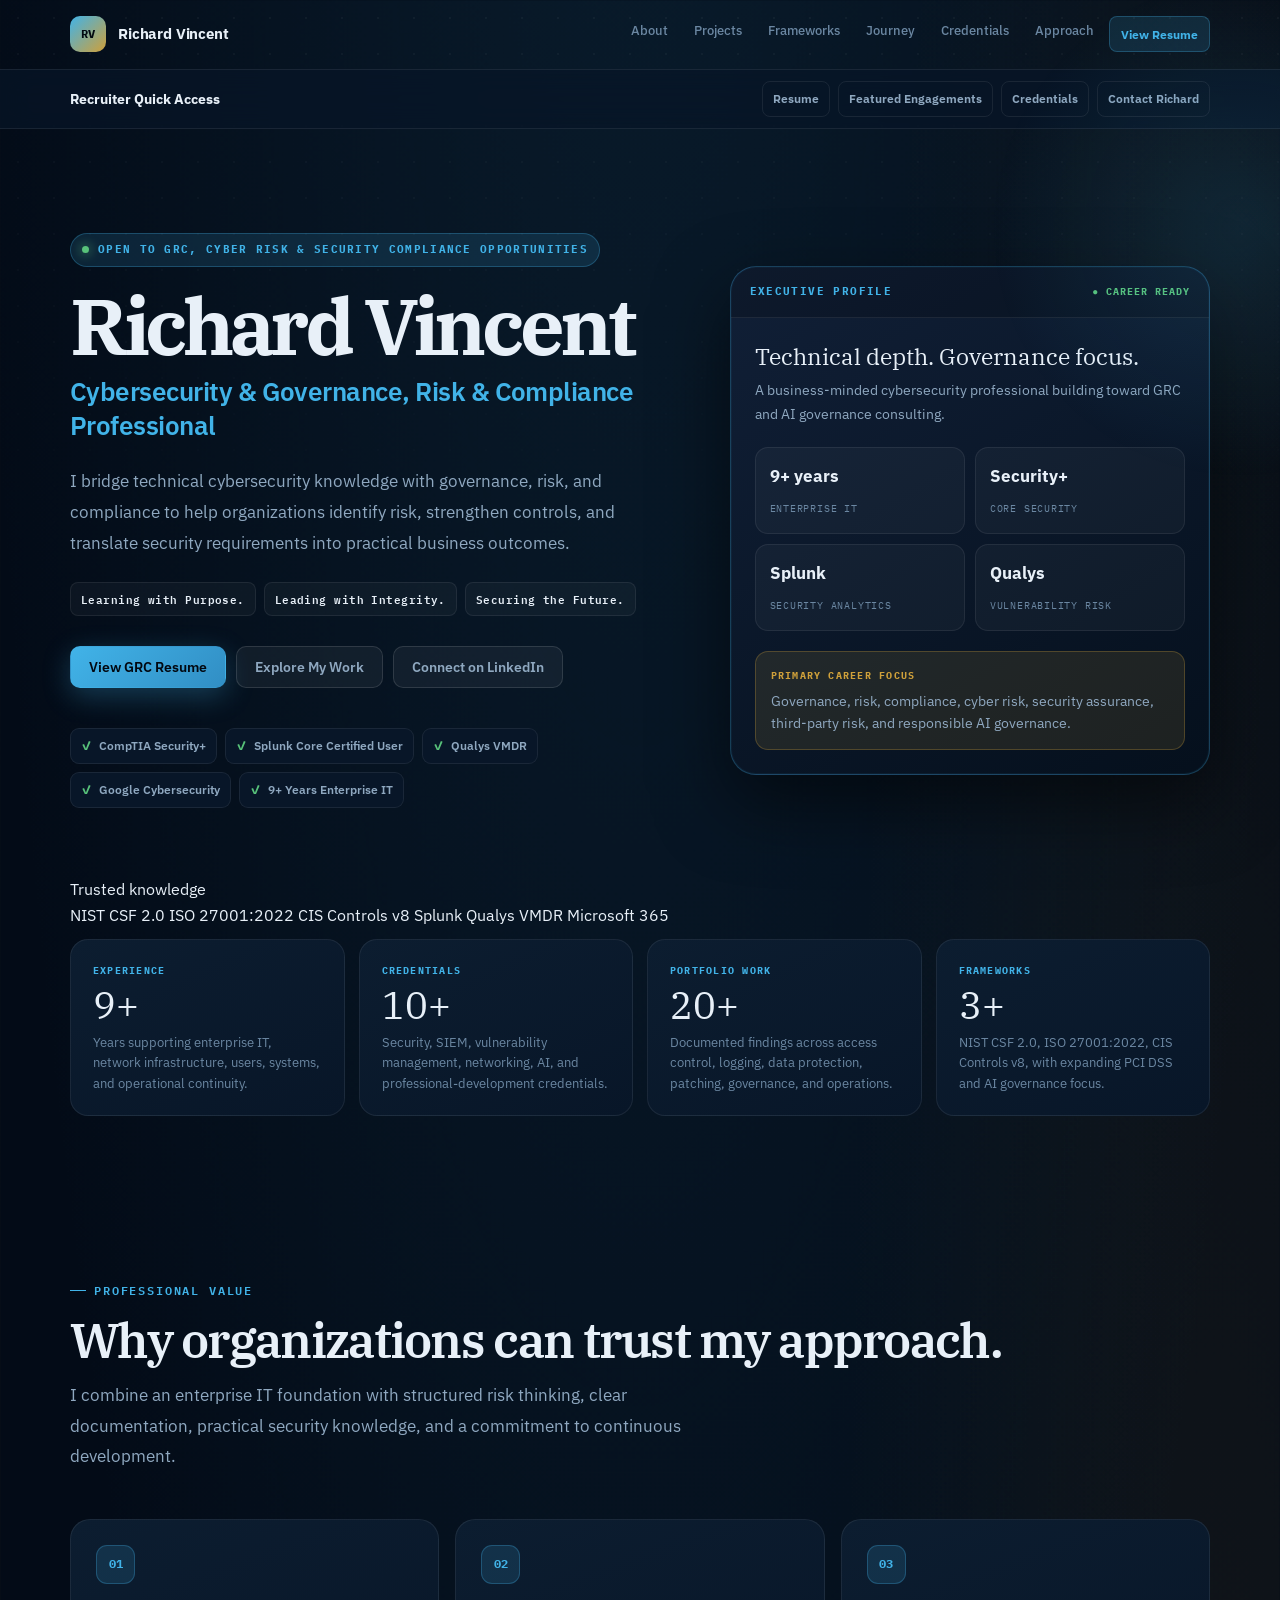
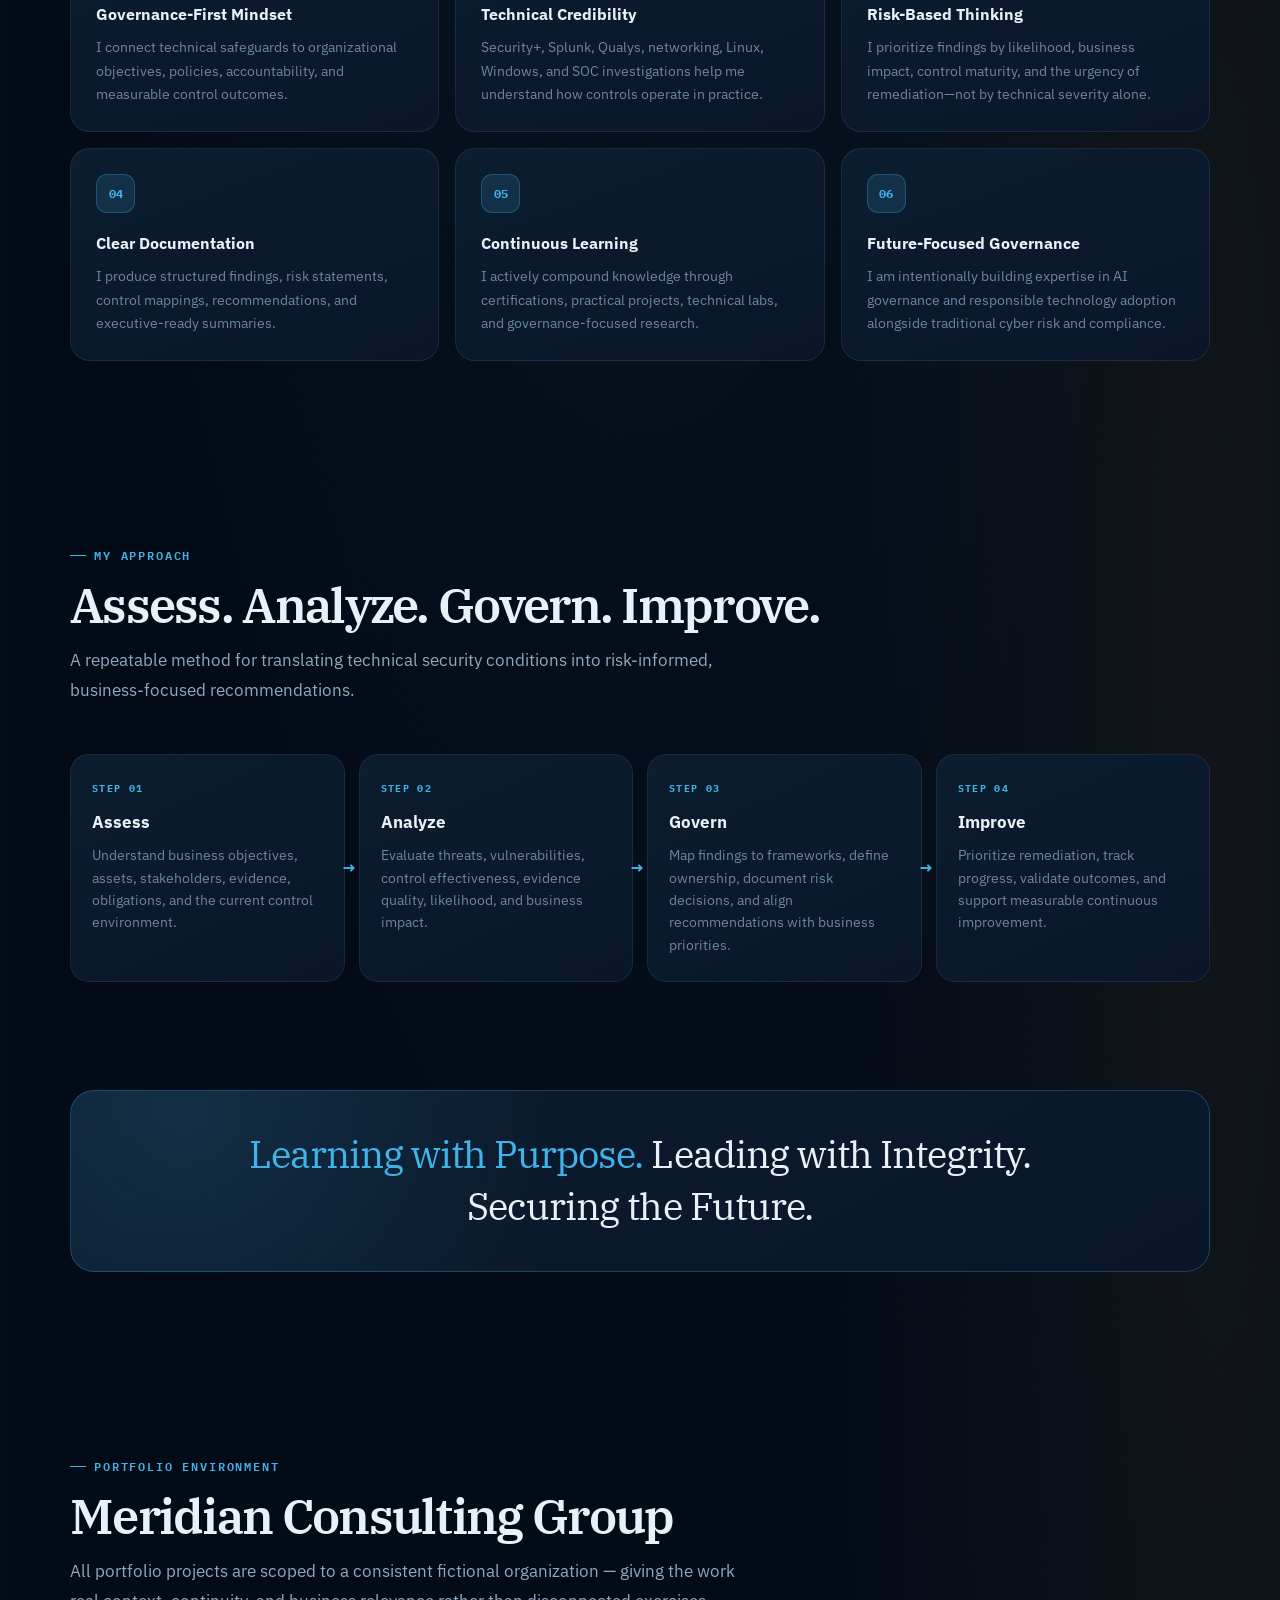
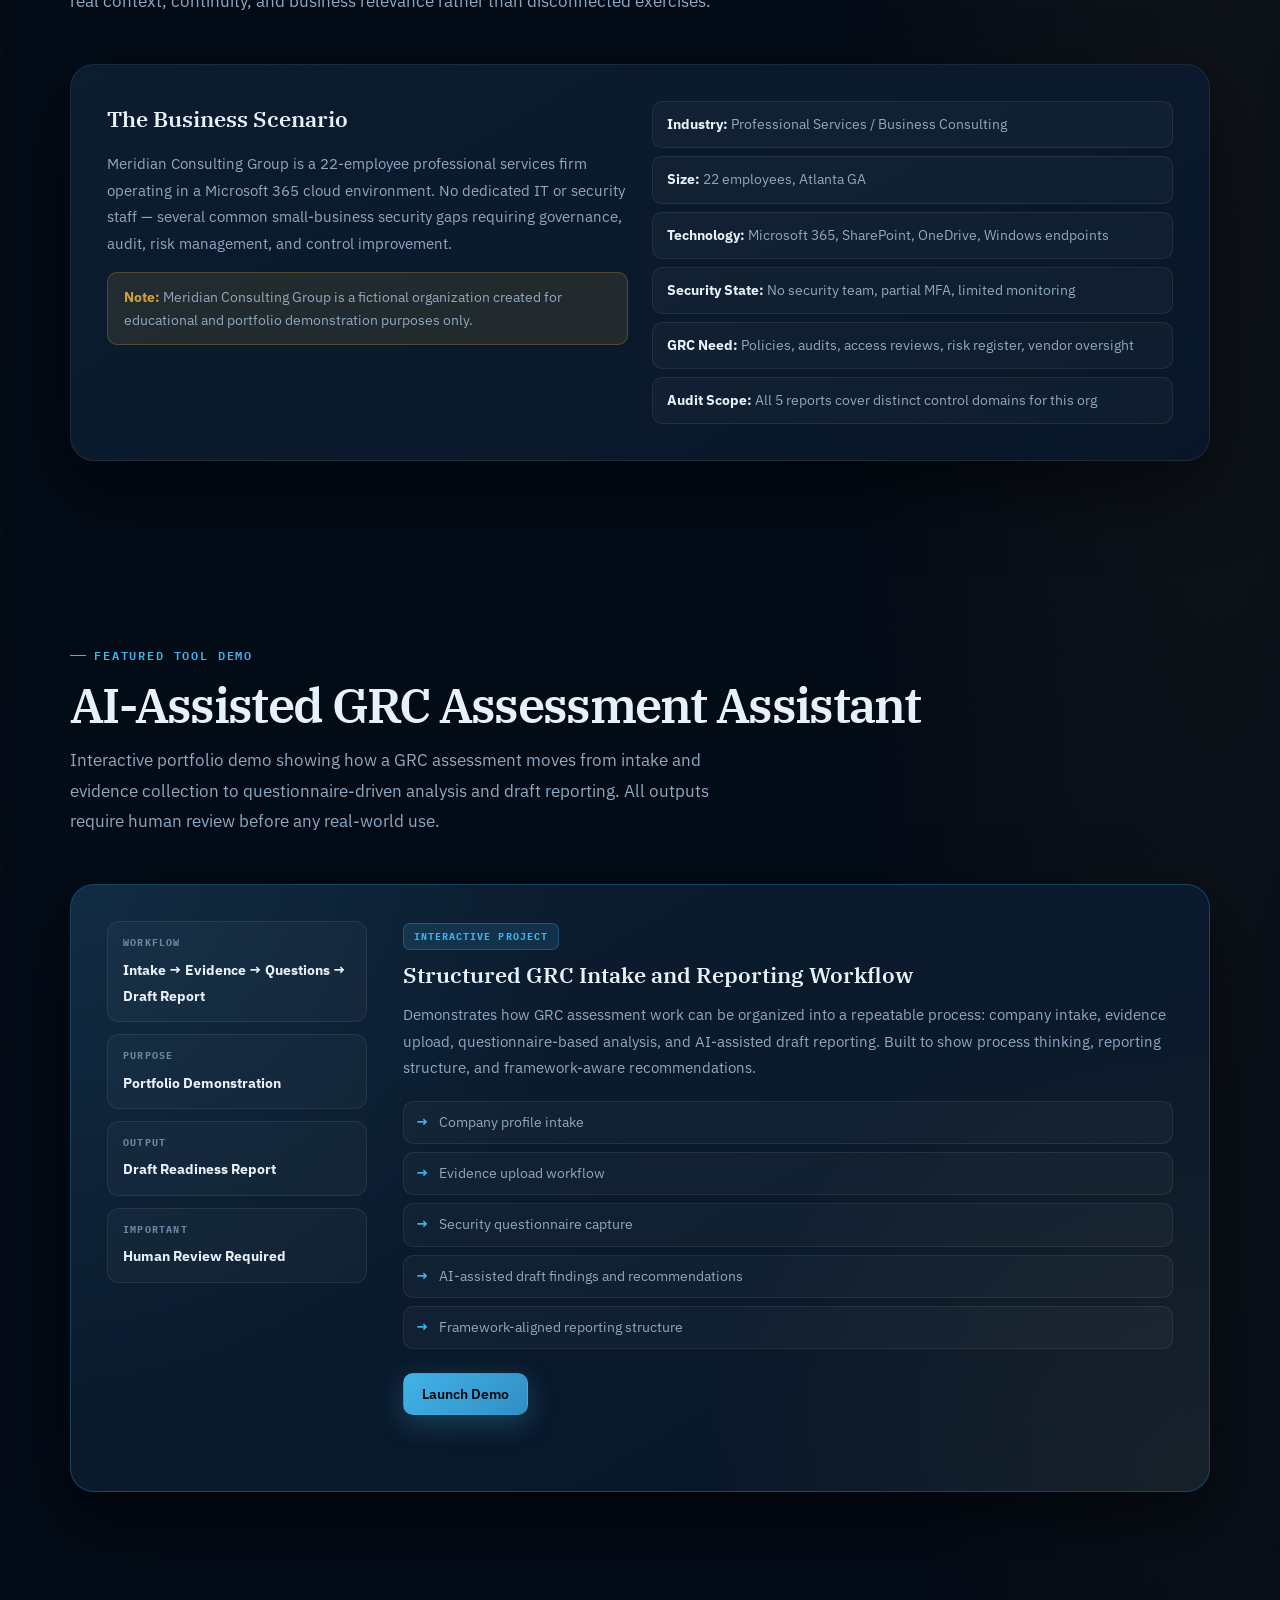
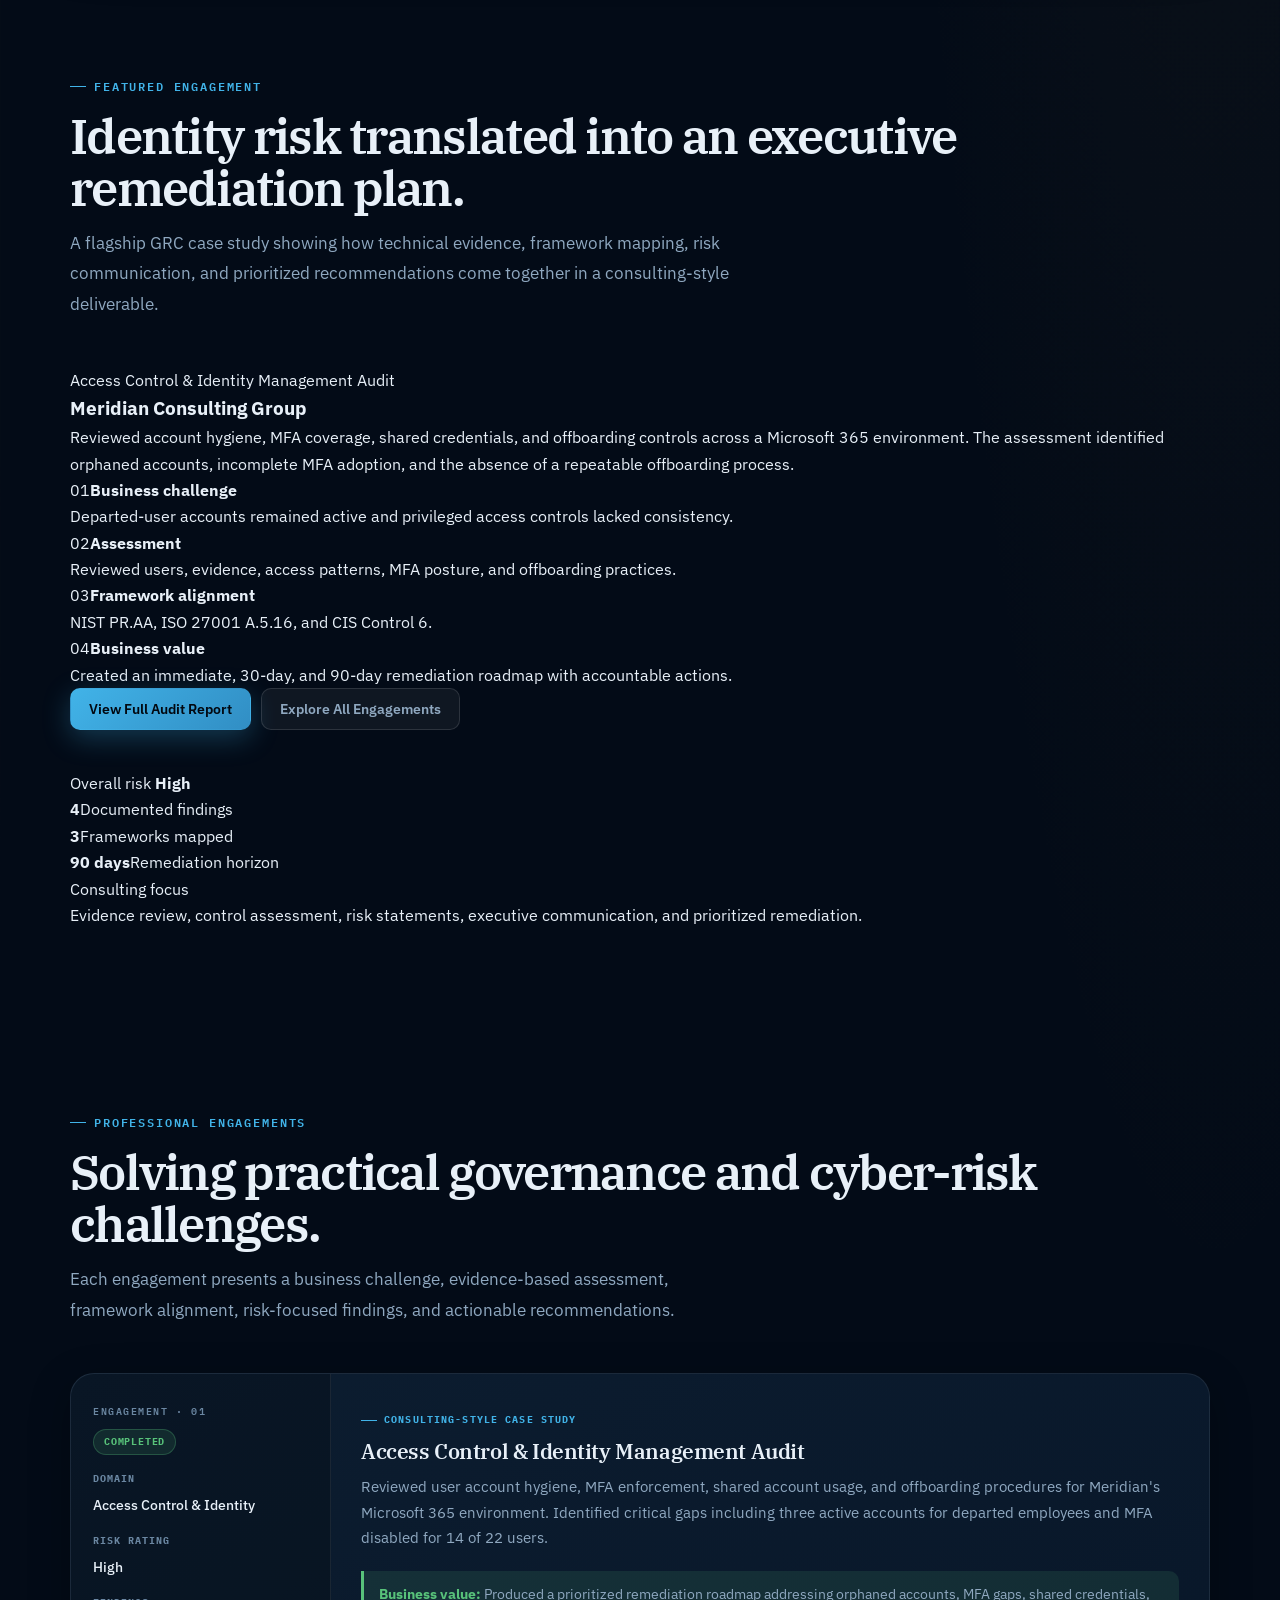
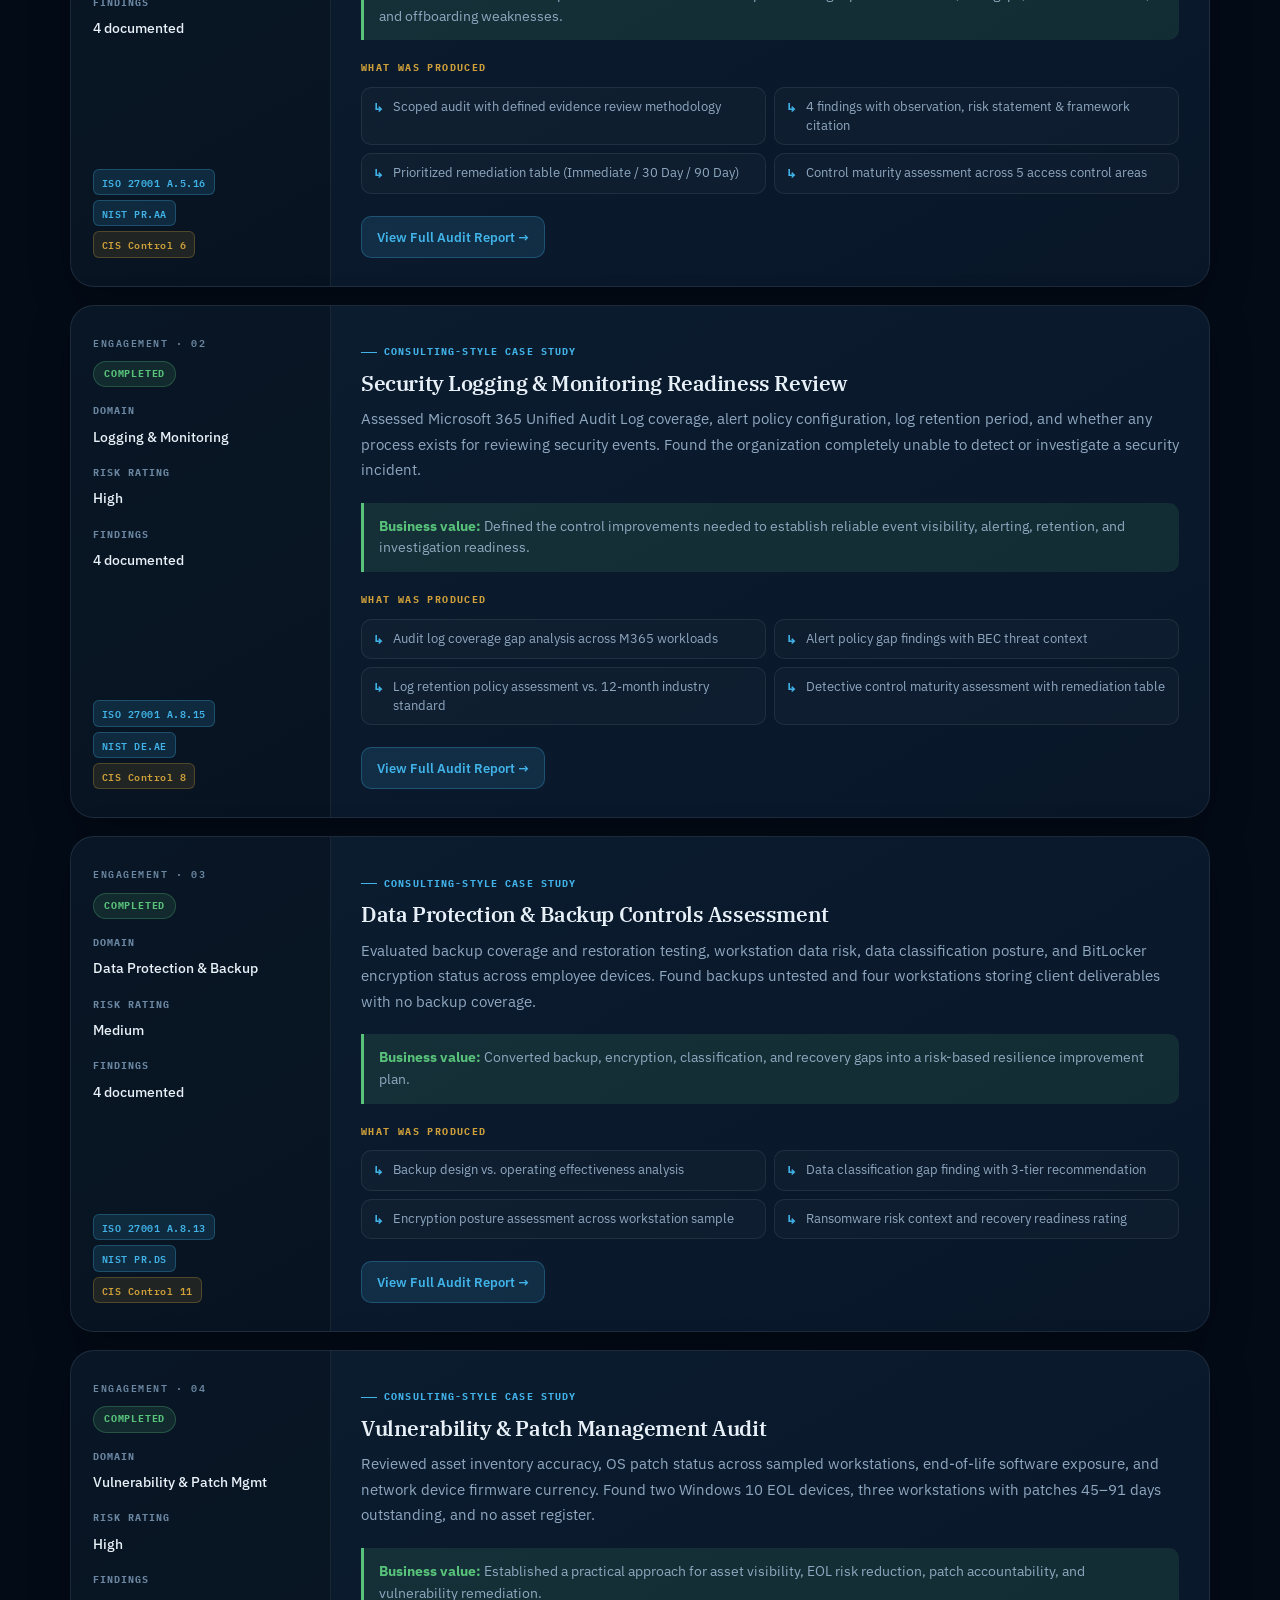
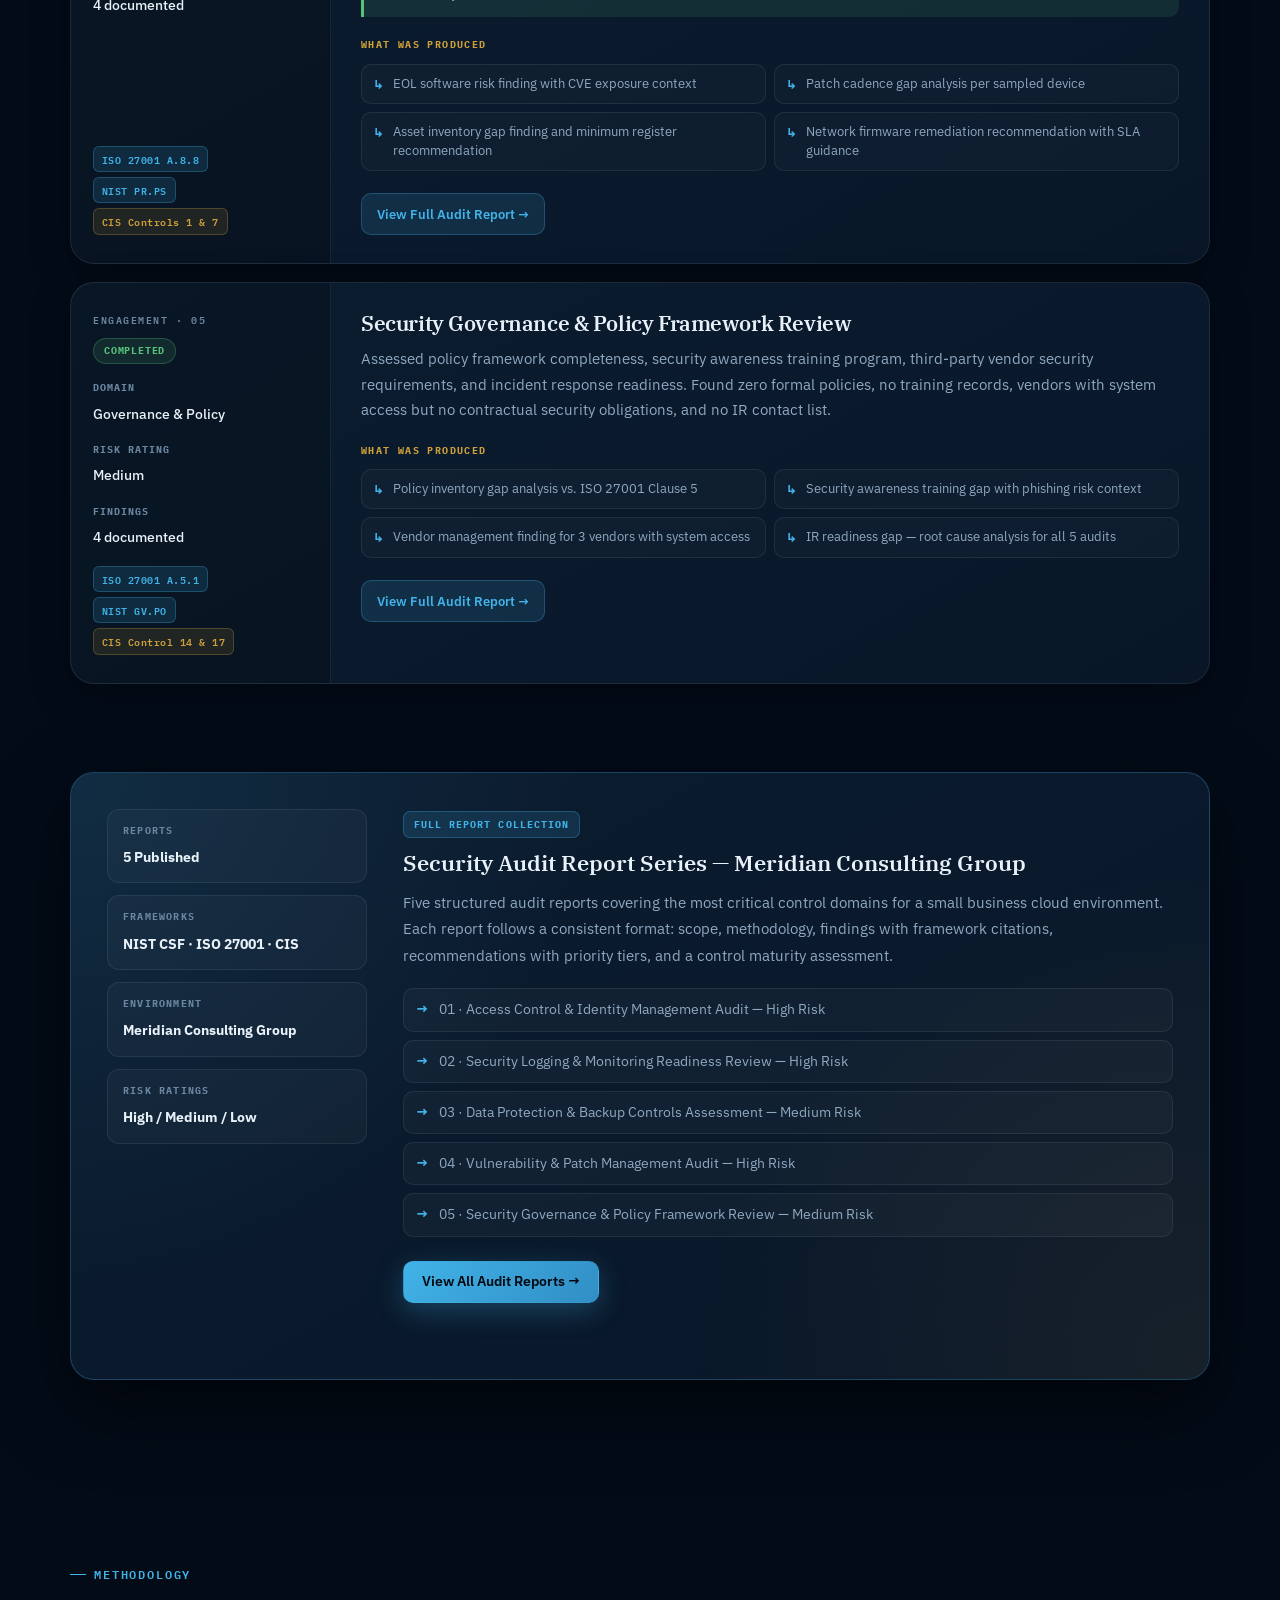
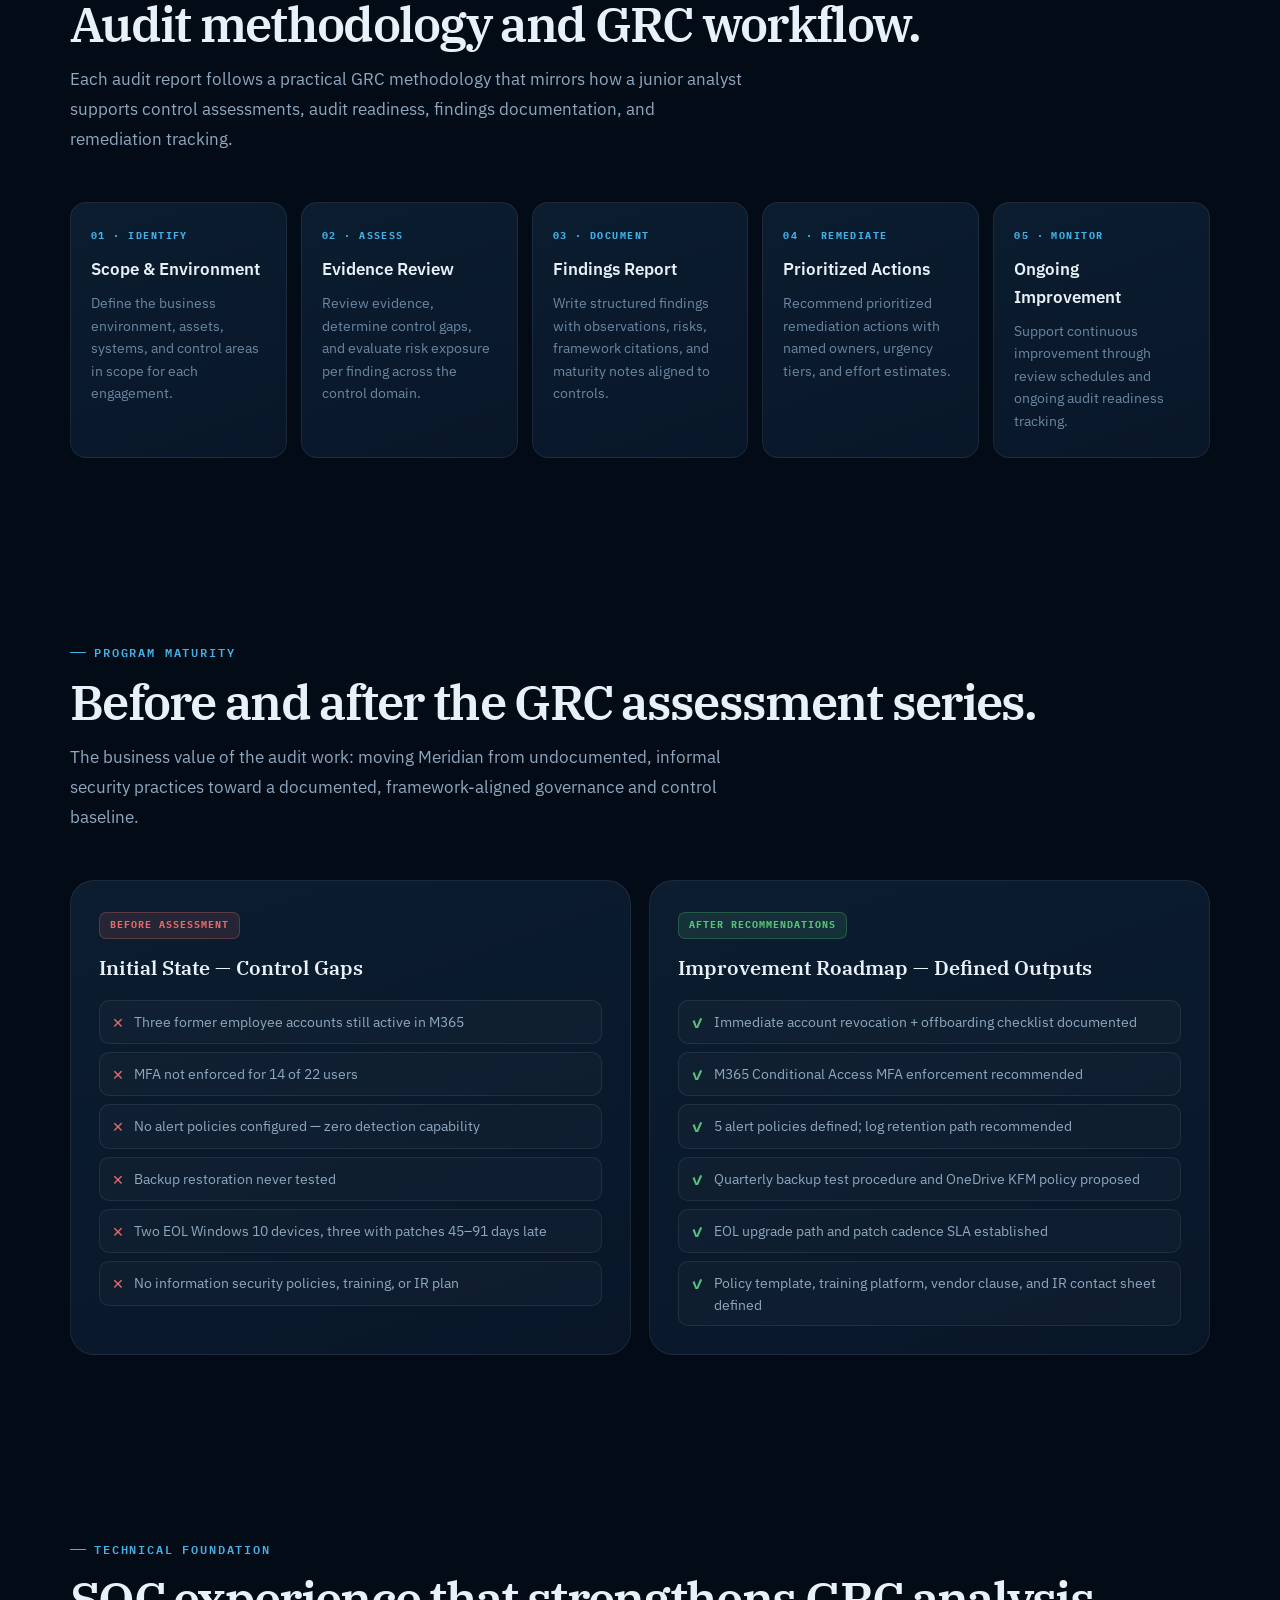
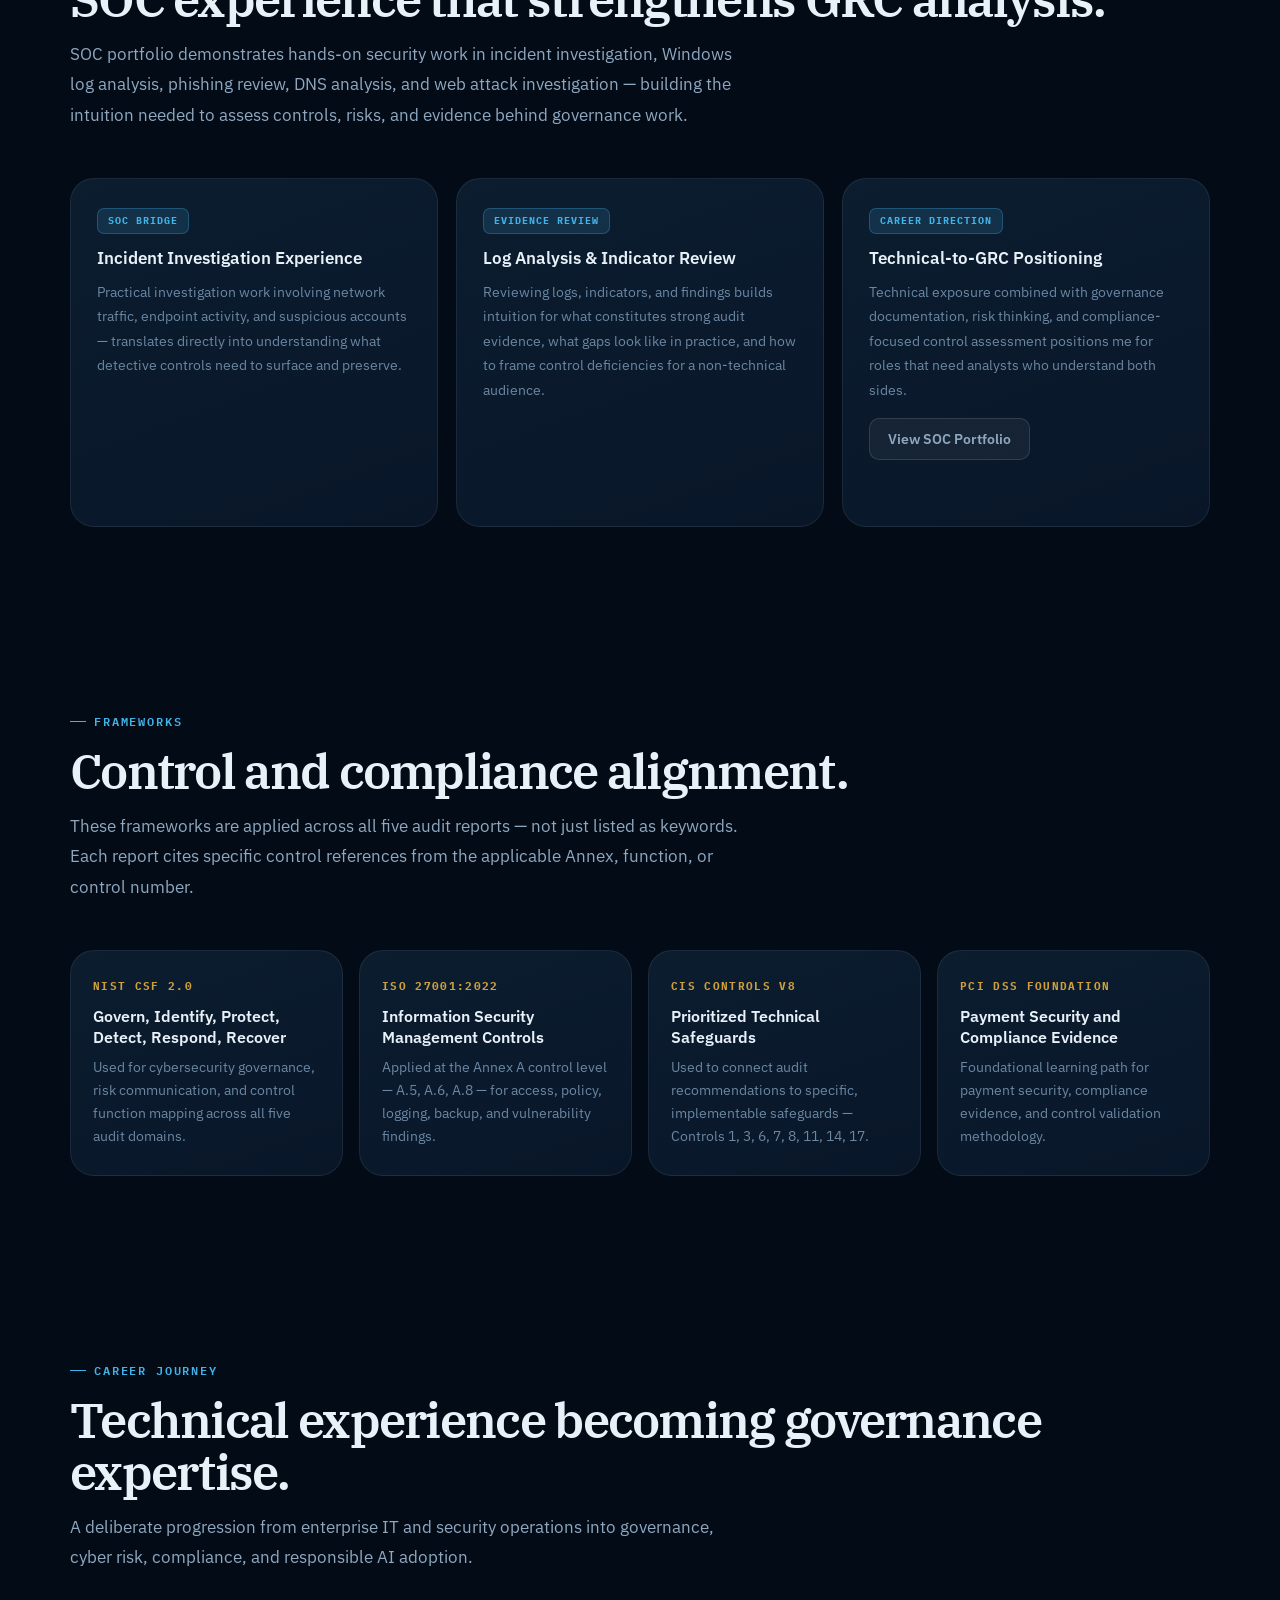
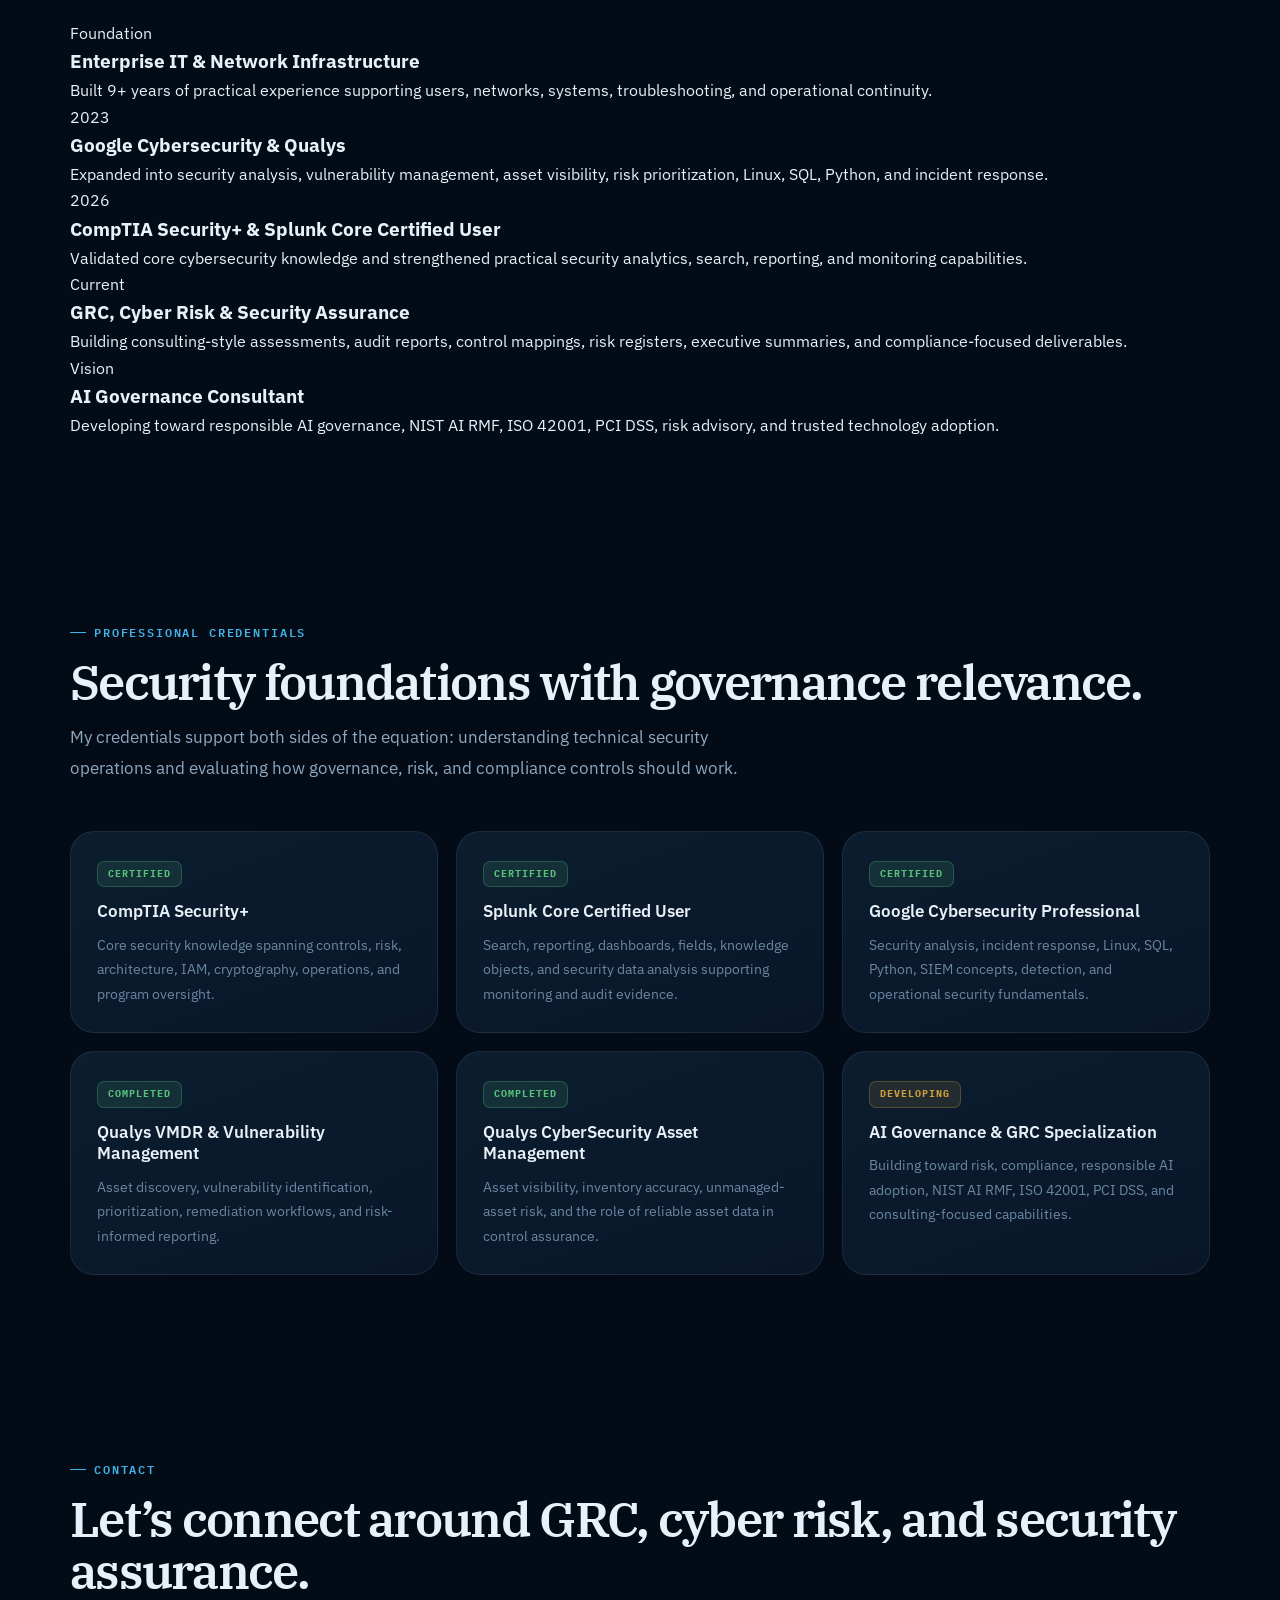
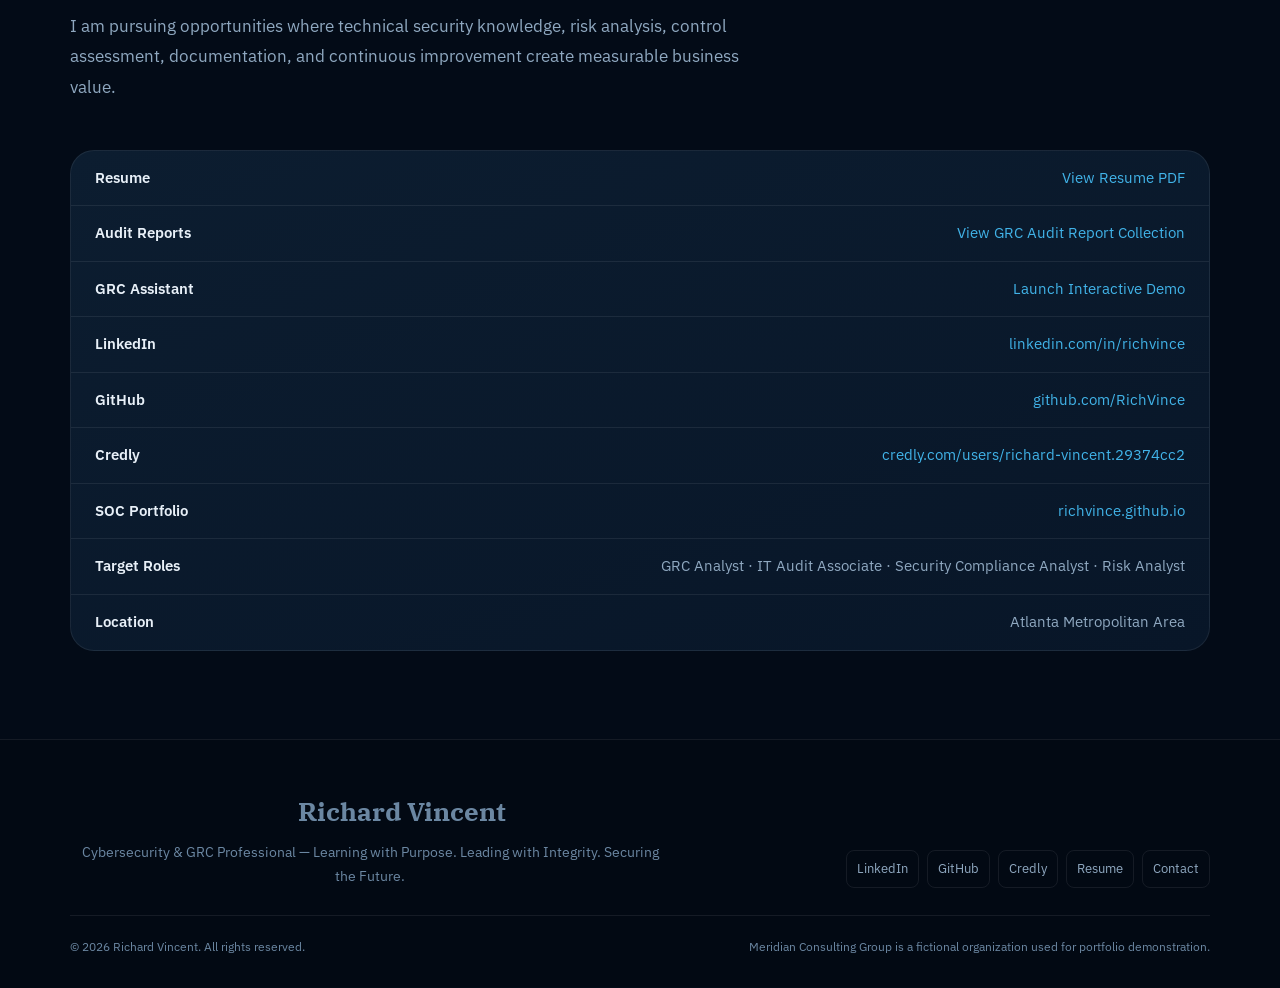
==== commit 8948d3e4: "Add files via upload v3.2 - Add featured engagement and career journey" ====
--- a/index.html
+++ b/index.html
@@ -28,6 +28,7 @@
         <li><a href="#about">About</a></li>
         <li><a href="#projects">Projects</a></li>
         <li><a href="#frameworks">Frameworks</a></li>
+        <li><a href="#career">Journey</a></li>
         <li><a href="#training">Credentials</a></li>
         <li><a href="#approach">Approach</a></li>
         <li><a class="nav-cta" href="Richard_Vincent_GRC_Resume.pdf" target="_blank" rel="noopener">View Resume</a></li>
@@ -98,6 +99,21 @@
         </div>
       </div>
     </aside>
+  </div>
+</section>
+
+<!-- TRUSTED KNOWLEDGE STRIP ─────────────────────────────── -->
+<section class="proof-strip" aria-label="Trusted knowledge and tools">
+  <div class="container proof-strip-inner">
+    <span class="proof-label">Trusted knowledge</span>
+    <div class="proof-items">
+      <span>NIST CSF 2.0</span>
+      <span>ISO 27001:2022</span>
+      <span>CIS Controls v8</span>
+      <span>Splunk</span>
+      <span>Qualys VMDR</span>
+      <span>Microsoft 365</span>
+    </div>
   </div>
 </section>
 
@@ -274,6 +290,53 @@
   </div>
 </section>
 
+
+<!-- FEATURED ENGAGEMENT ─────────────────────────────────── -->
+<section class="section featured-engagement" id="featured-engagement">
+  <div class="container">
+    <div class="section-header reveal">
+      <div class="section-label">Featured Engagement</div>
+      <h2 class="section-title">Identity risk translated into an executive remediation plan.</h2>
+      <p class="section-intro">A flagship GRC case study showing how technical evidence, framework mapping, risk communication, and prioritized recommendations come together in a consulting-style deliverable.</p>
+    </div>
+
+    <article class="featured-case reveal">
+      <div class="featured-case-main">
+        <div class="case-kicker">Access Control &amp; Identity Management Audit</div>
+        <h3>Meridian Consulting Group</h3>
+        <p class="case-summary">Reviewed account hygiene, MFA coverage, shared credentials, and offboarding controls across a Microsoft 365 environment. The assessment identified orphaned accounts, incomplete MFA adoption, and the absence of a repeatable offboarding process.</p>
+
+        <div class="case-flow" aria-label="Engagement flow">
+          <div><span>01</span><strong>Business challenge</strong><p>Departed-user accounts remained active and privileged access controls lacked consistency.</p></div>
+          <div><span>02</span><strong>Assessment</strong><p>Reviewed users, evidence, access patterns, MFA posture, and offboarding practices.</p></div>
+          <div><span>03</span><strong>Framework alignment</strong><p>NIST PR.AA, ISO 27001 A.5.16, and CIS Control 6.</p></div>
+          <div><span>04</span><strong>Business value</strong><p>Created an immediate, 30-day, and 90-day remediation roadmap with accountable actions.</p></div>
+        </div>
+
+        <div class="cta-row">
+          <a class="btn btn-primary" href="blog.html" target="_blank" rel="noopener">View Full Audit Report</a>
+          <a class="btn btn-secondary" href="#projects">Explore All Engagements</a>
+        </div>
+      </div>
+
+      <aside class="featured-case-aside">
+        <div class="case-risk">
+          <span>Overall risk</span>
+          <strong>High</strong>
+        </div>
+        <div class="case-stat"><strong>4</strong><span>Documented findings</span></div>
+        <div class="case-stat"><strong>3</strong><span>Frameworks mapped</span></div>
+        <div class="case-stat"><strong>90 days</strong><span>Remediation horizon</span></div>
+        <div class="case-note">
+          <span>Consulting focus</span>
+          <p>Evidence review, control assessment, risk statements, executive communication, and prioritized remediation.</p>
+        </div>
+      </aside>
+    </article>
+  </div>
+</section>
+
+
 <!-- PROJECTS ──────────────────────────────────────────── -->
 <section class="section" id="projects">
   <div class="container">
@@ -609,6 +672,57 @@
   </div>
 </section>
 
+
+<!-- CAREER JOURNEY ──────────────────────────────────────── -->
+<section class="section career-section" id="career">
+  <div class="container">
+    <div class="section-header reveal">
+      <div class="section-label">Career Journey</div>
+      <h2 class="section-title">Technical experience becoming governance expertise.</h2>
+      <p class="section-intro">A deliberate progression from enterprise IT and security operations into governance, cyber risk, compliance, and responsible AI adoption.</p>
+    </div>
+
+    <div class="career-timeline">
+      <article class="career-item reveal">
+        <span class="career-year">Foundation</span>
+        <div>
+          <h3>Enterprise IT &amp; Network Infrastructure</h3>
+          <p>Built 9+ years of practical experience supporting users, networks, systems, troubleshooting, and operational continuity.</p>
+        </div>
+      </article>
+      <article class="career-item reveal reveal-delay-1">
+        <span class="career-year">2023</span>
+        <div>
+          <h3>Google Cybersecurity &amp; Qualys</h3>
+          <p>Expanded into security analysis, vulnerability management, asset visibility, risk prioritization, Linux, SQL, Python, and incident response.</p>
+        </div>
+      </article>
+      <article class="career-item reveal reveal-delay-2">
+        <span class="career-year">2026</span>
+        <div>
+          <h3>CompTIA Security+ &amp; Splunk Core Certified User</h3>
+          <p>Validated core cybersecurity knowledge and strengthened practical security analytics, search, reporting, and monitoring capabilities.</p>
+        </div>
+      </article>
+      <article class="career-item reveal">
+        <span class="career-year">Current</span>
+        <div>
+          <h3>GRC, Cyber Risk &amp; Security Assurance</h3>
+          <p>Building consulting-style assessments, audit reports, control mappings, risk registers, executive summaries, and compliance-focused deliverables.</p>
+        </div>
+      </article>
+      <article class="career-item reveal reveal-delay-1">
+        <span class="career-year">Vision</span>
+        <div>
+          <h3>AI Governance Consultant</h3>
+          <p>Developing toward responsible AI governance, NIST AI RMF, ISO 42001, PCI DSS, risk advisory, and trusted technology adoption.</p>
+        </div>
+      </article>
+    </div>
+  </div>
+</section>
+
+
 <!-- TRAINING / CREDENTIALS ───────────────────────────── -->
 <section class="section" id="training">
   <div class="container">
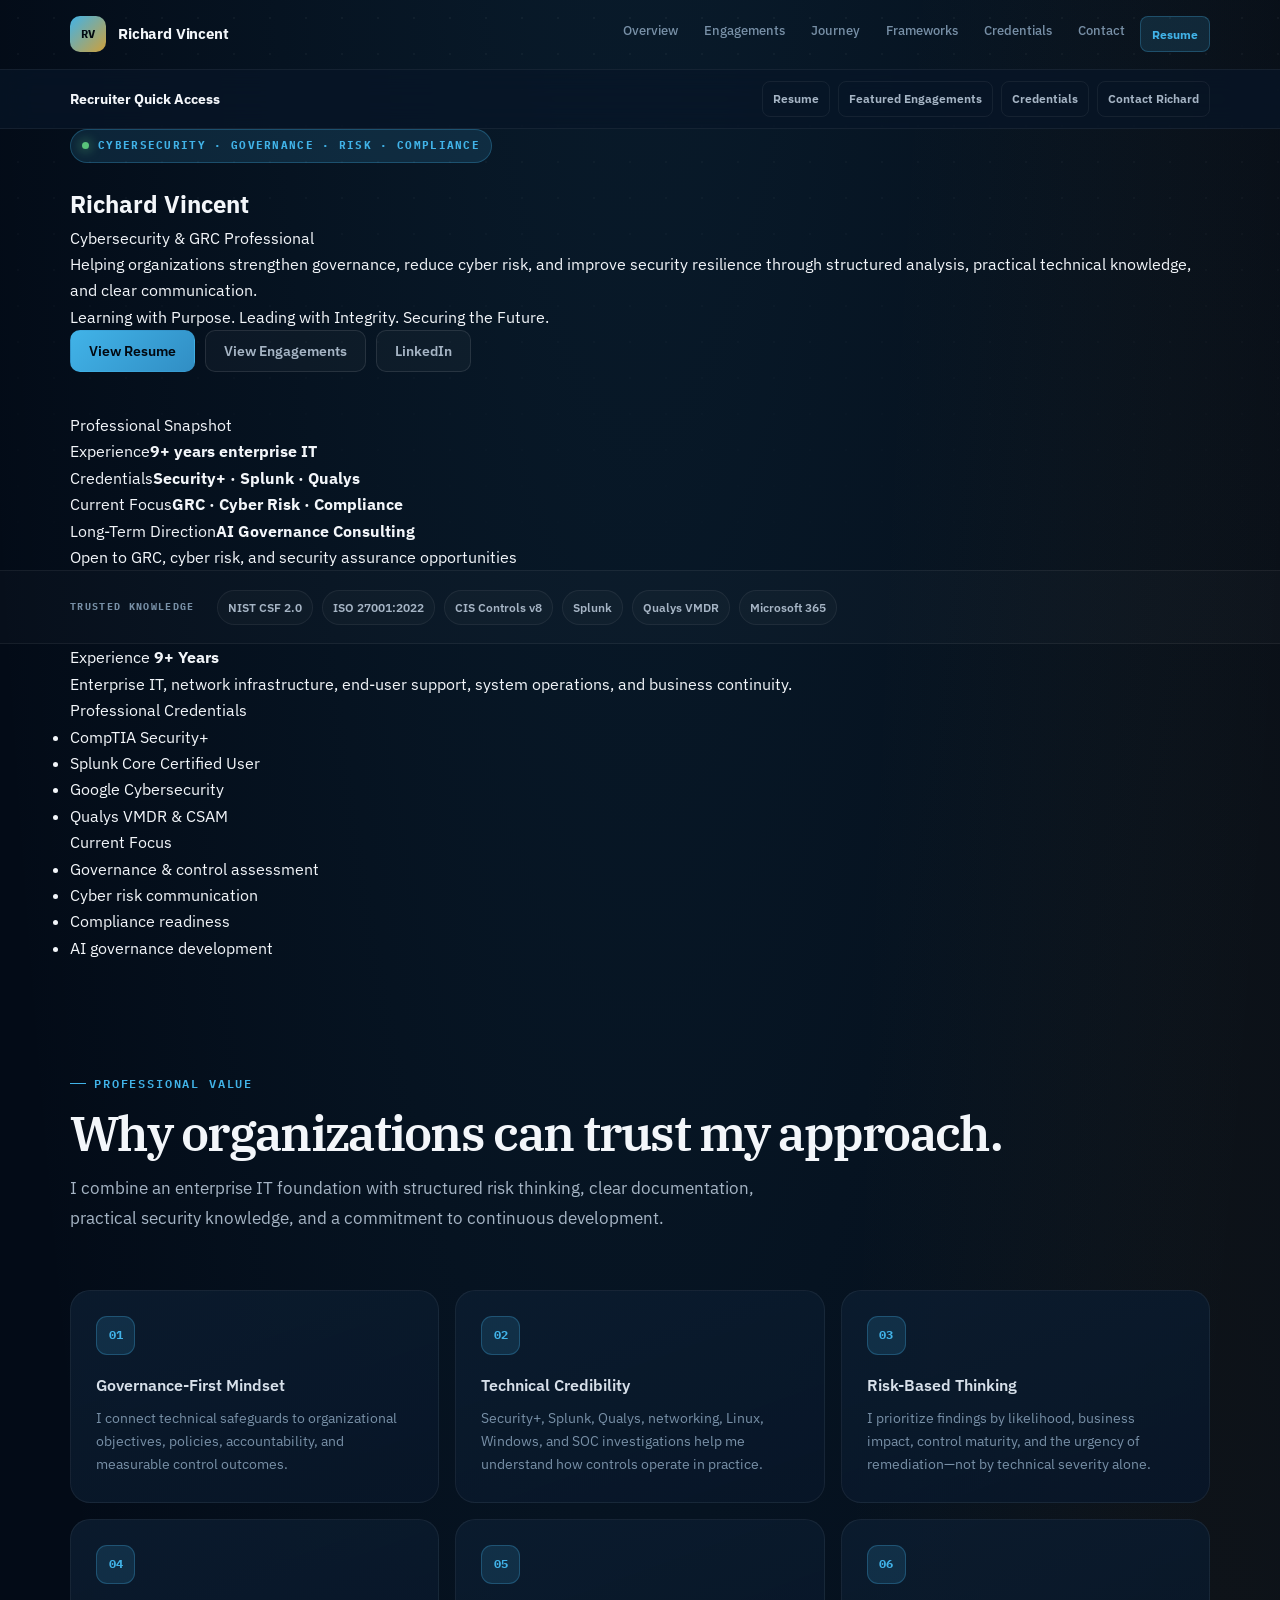
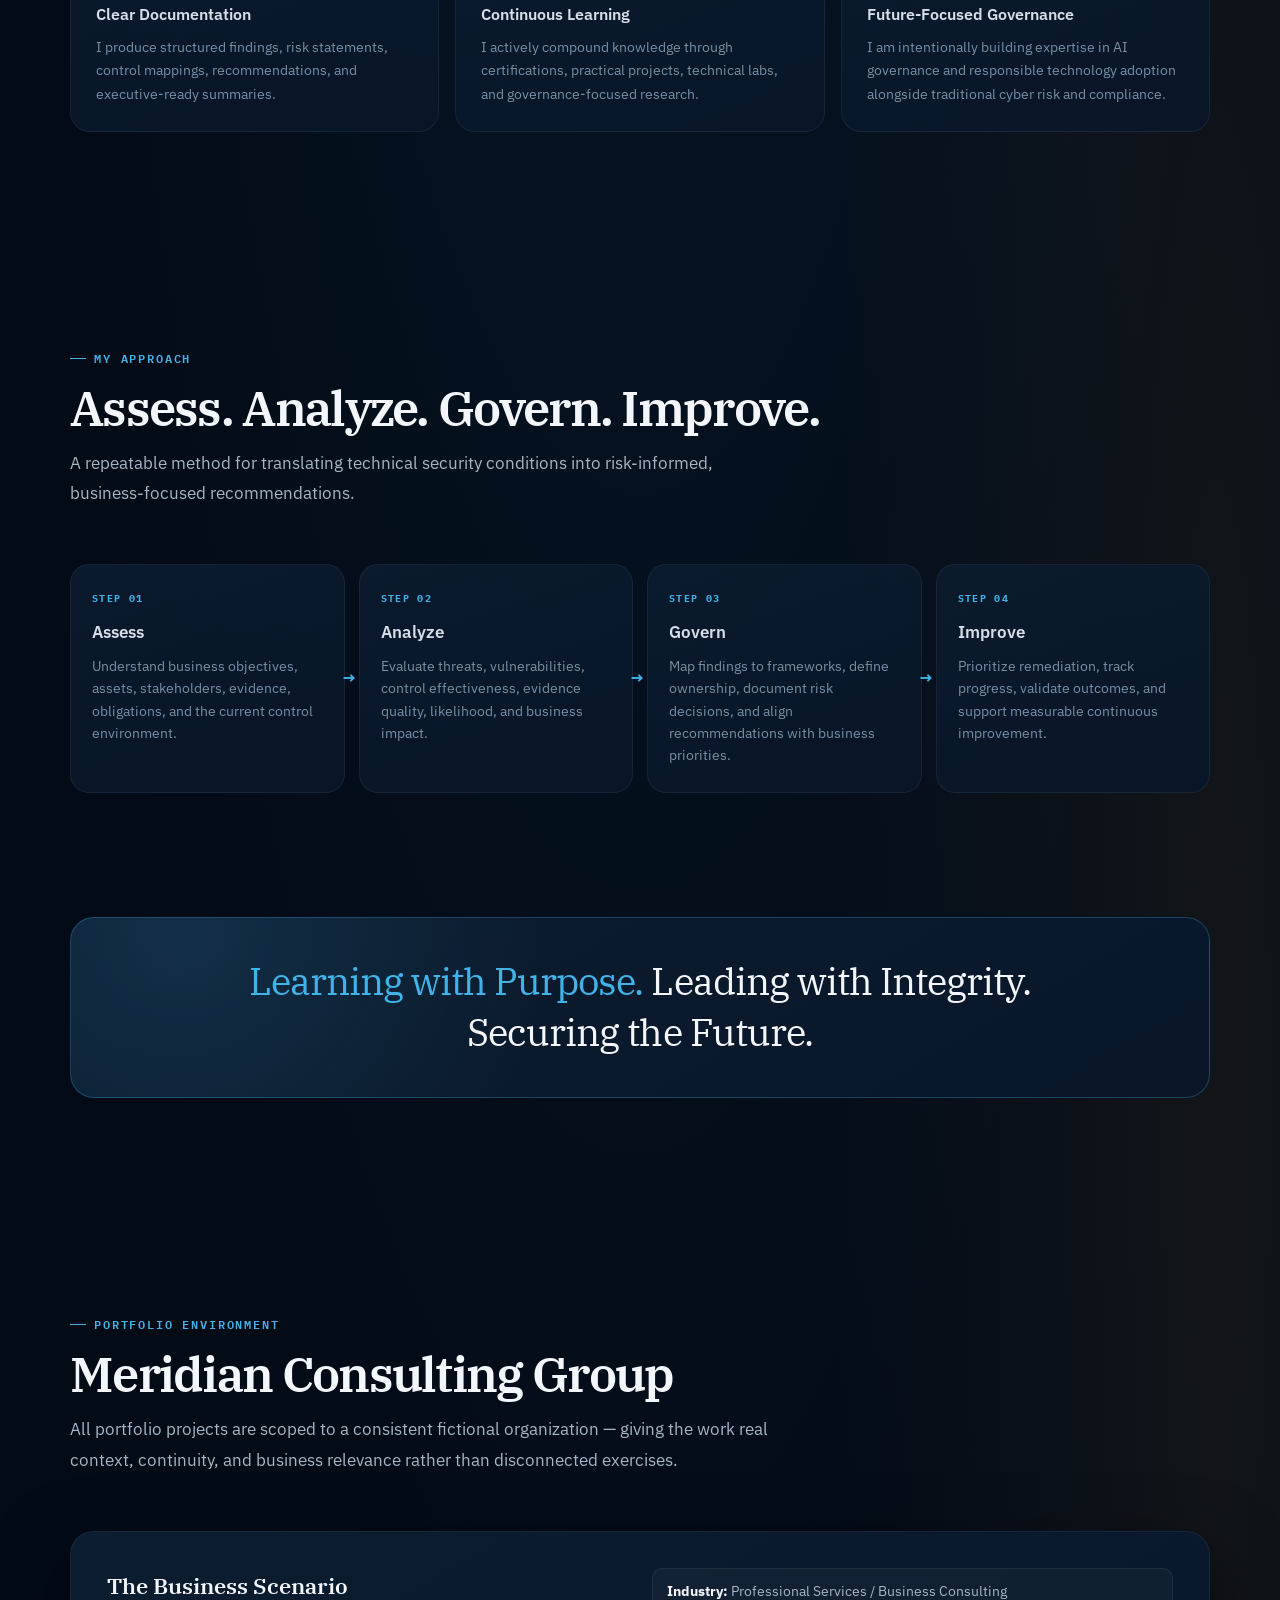
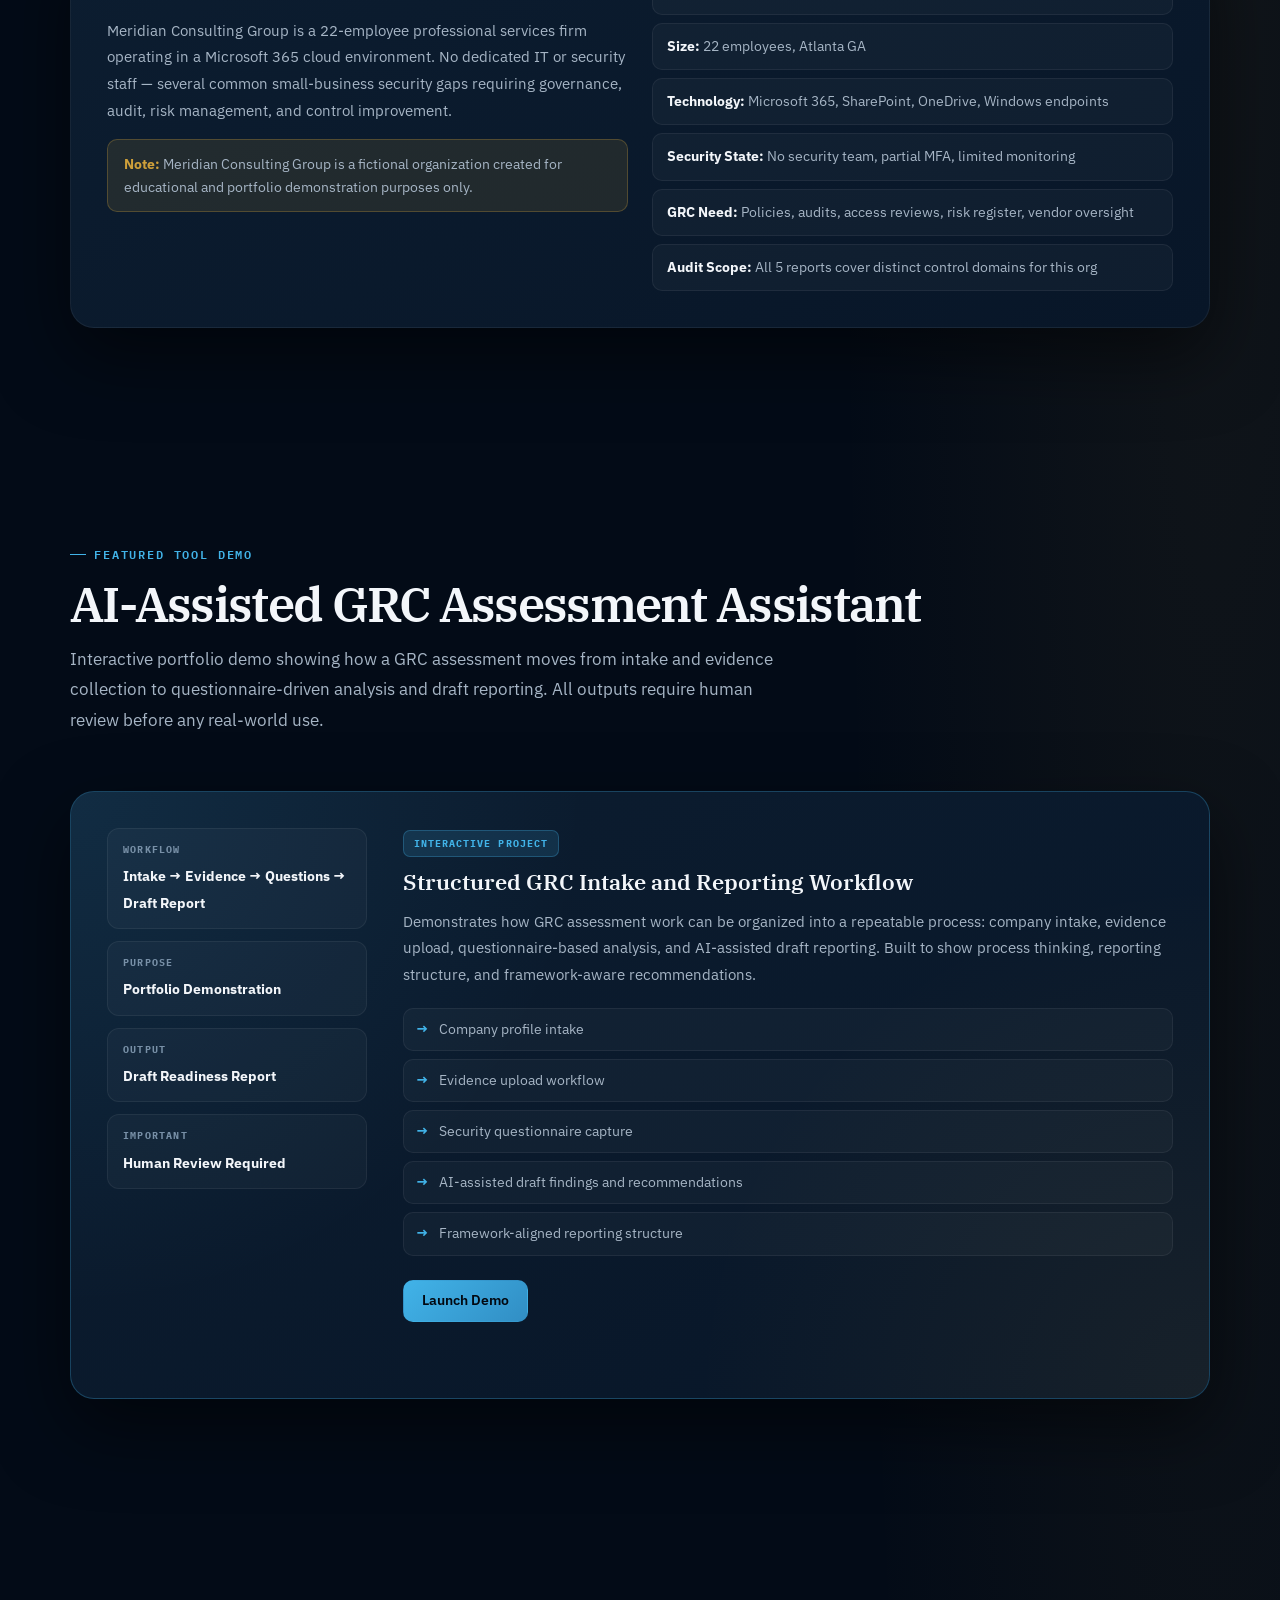
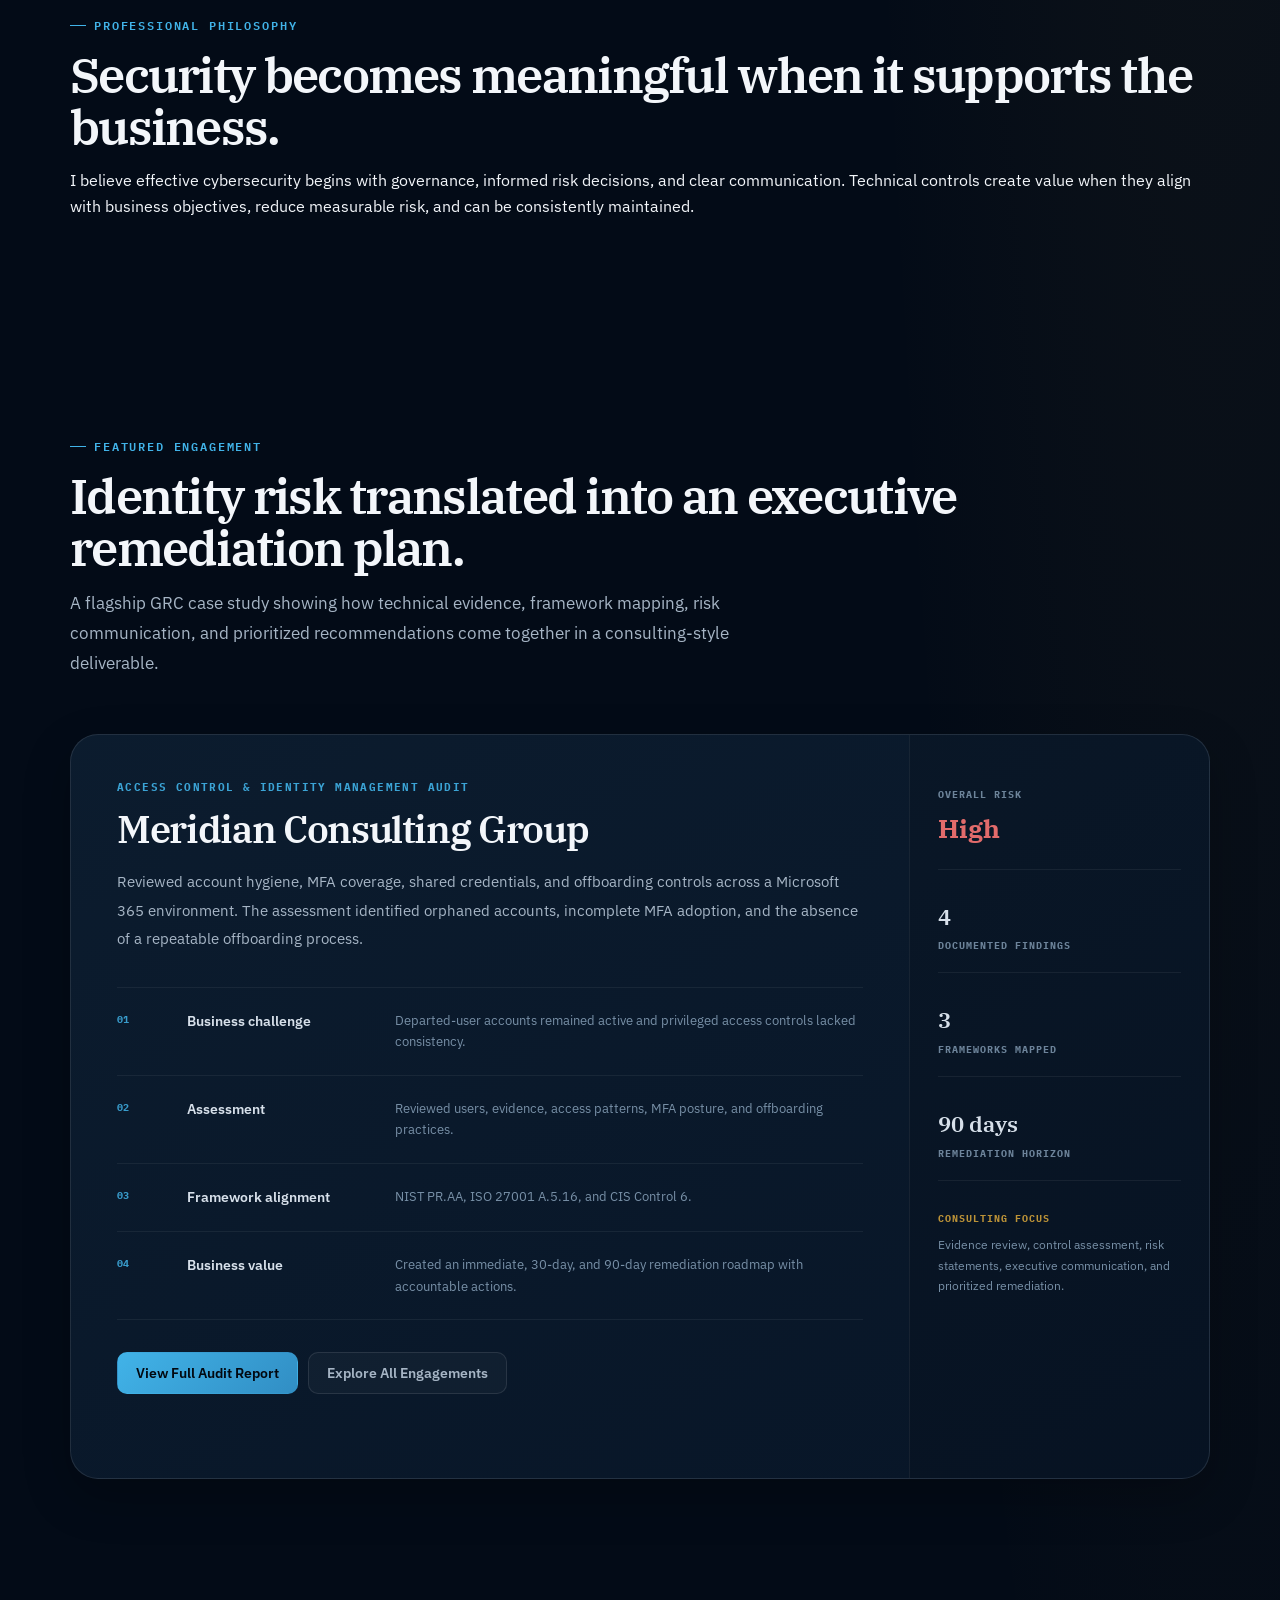
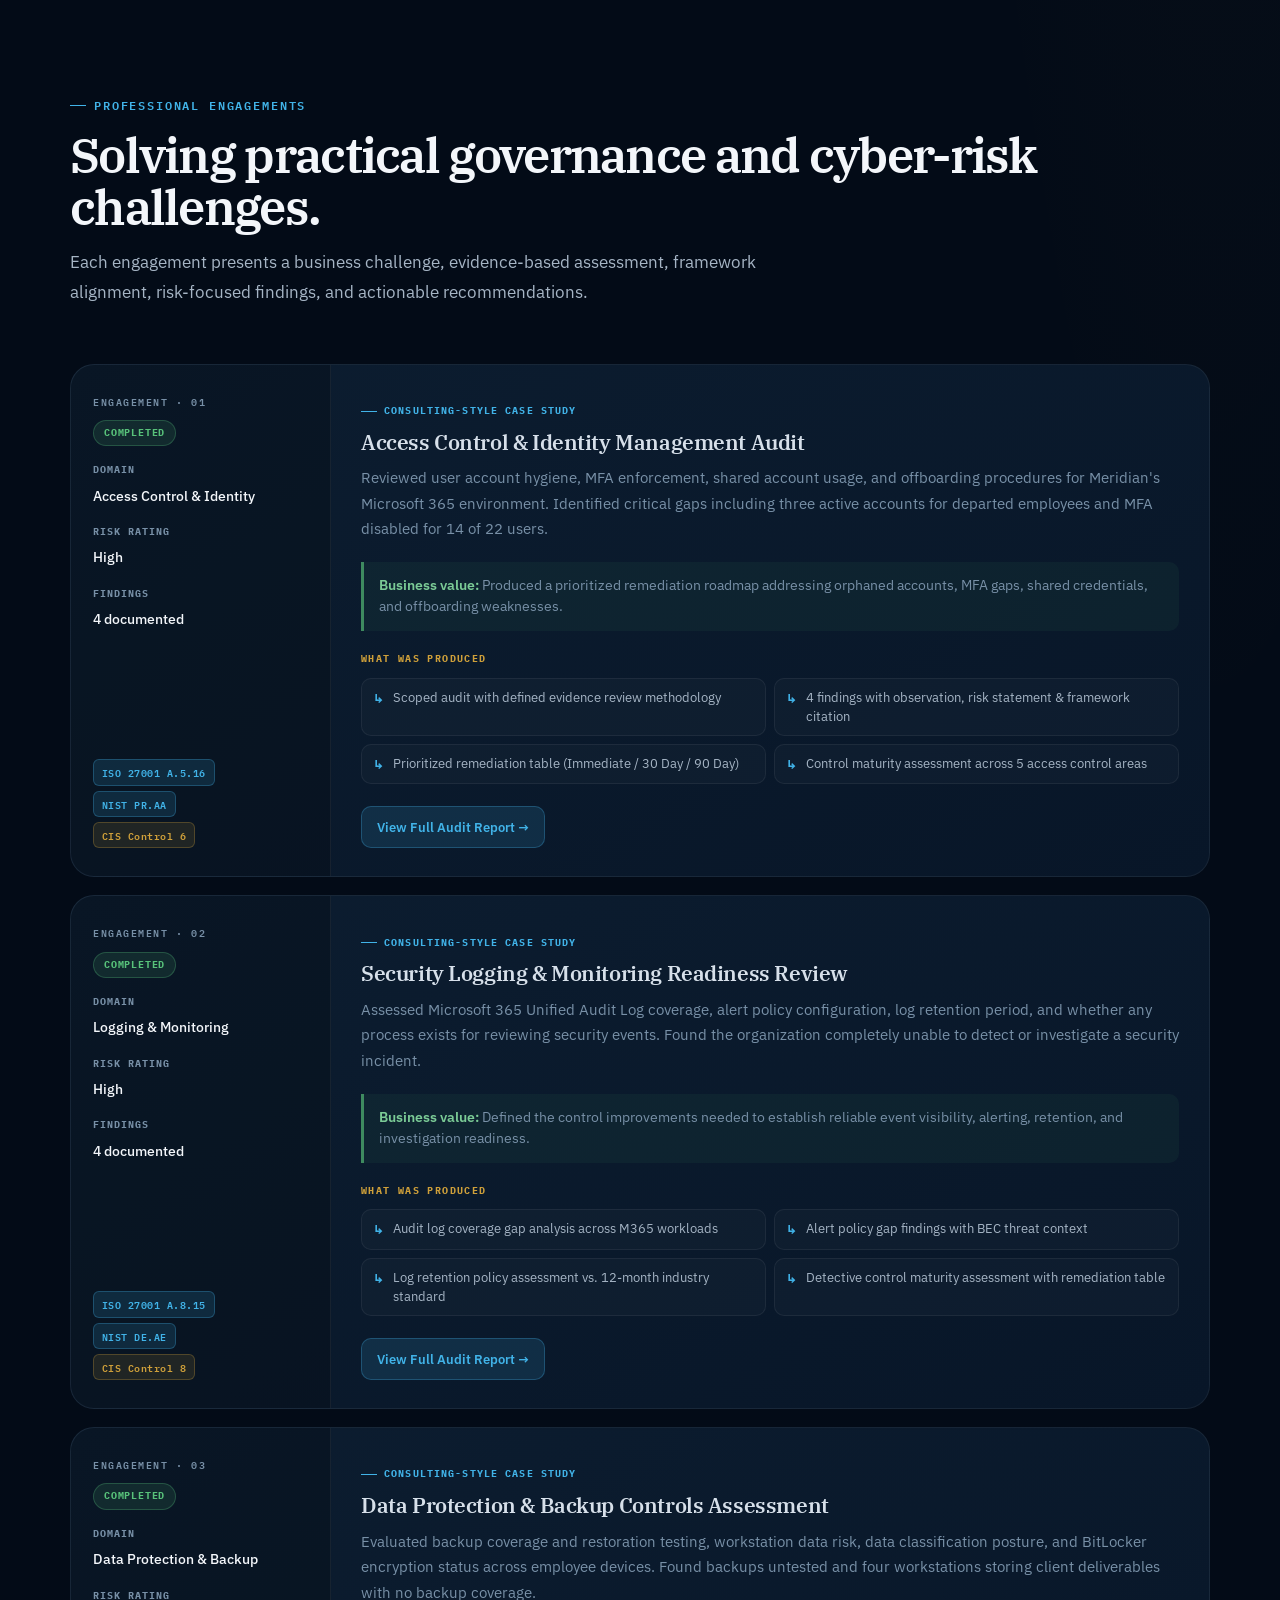
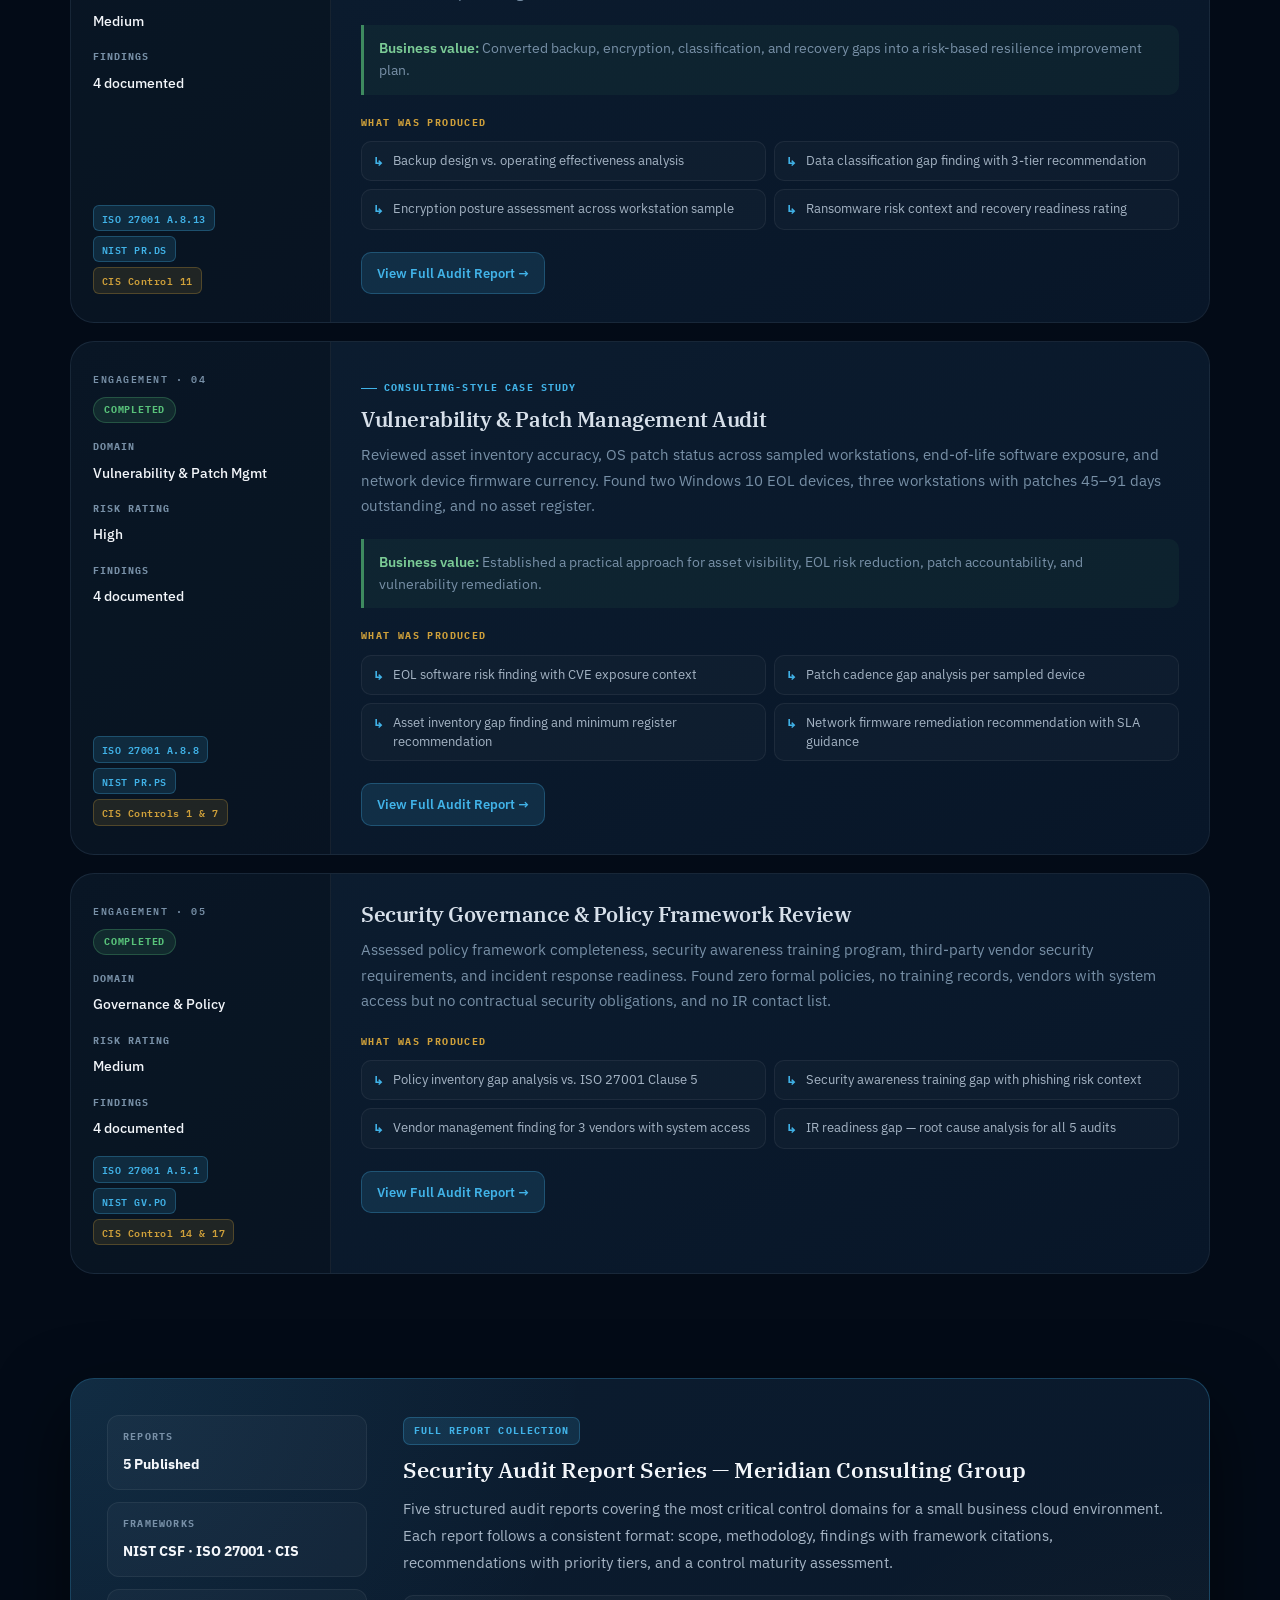
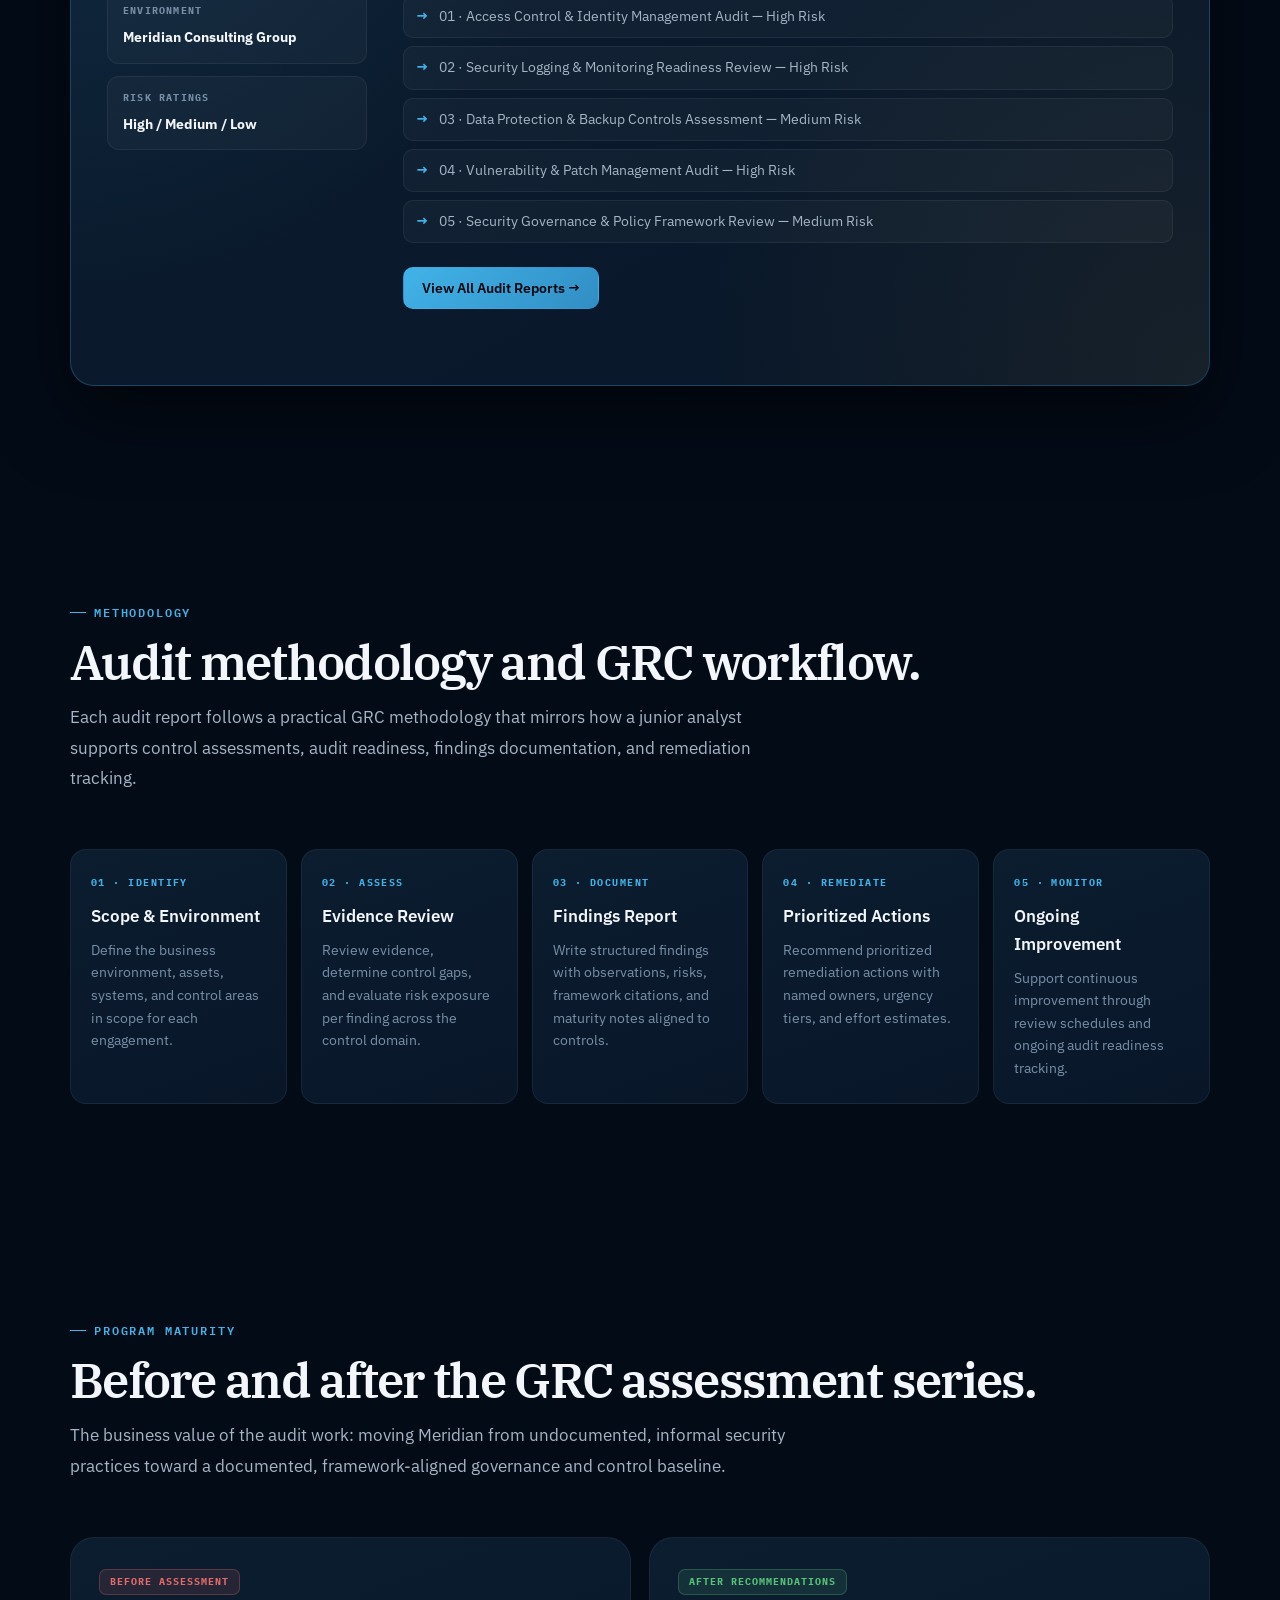
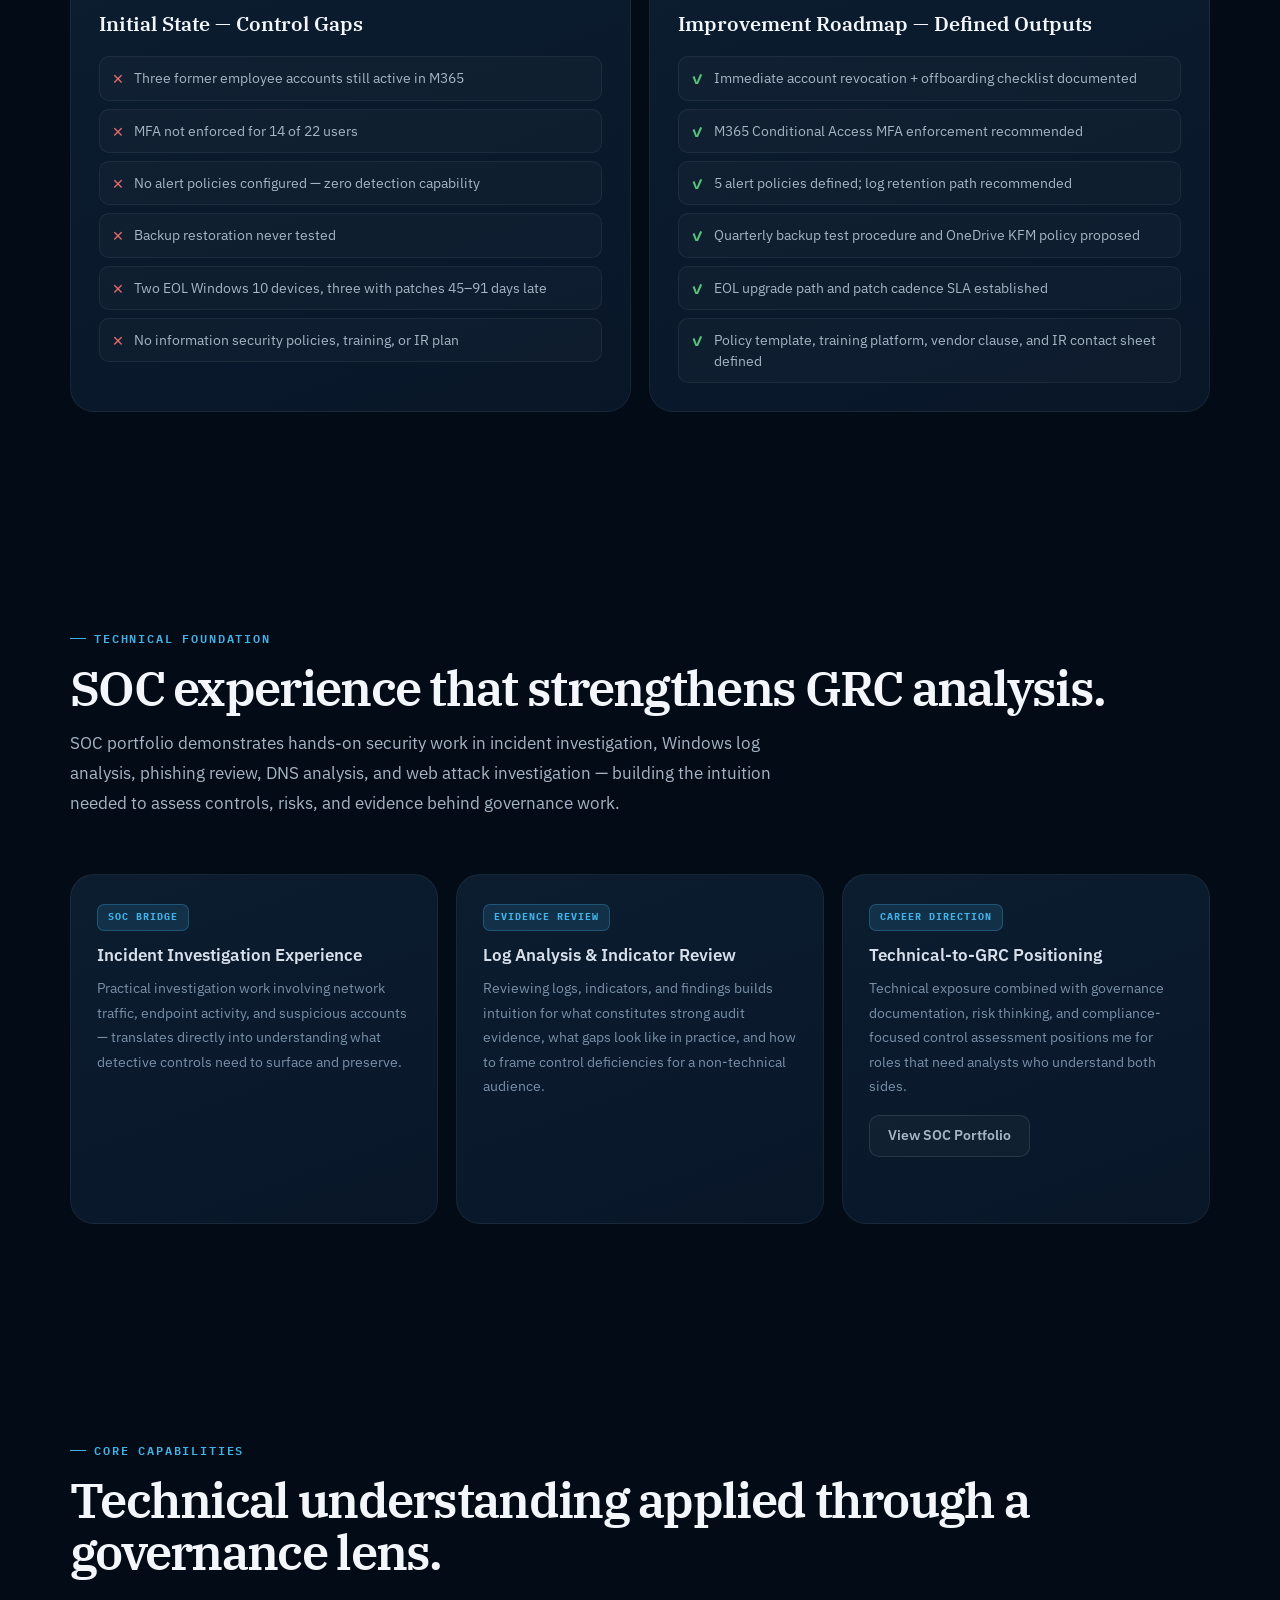
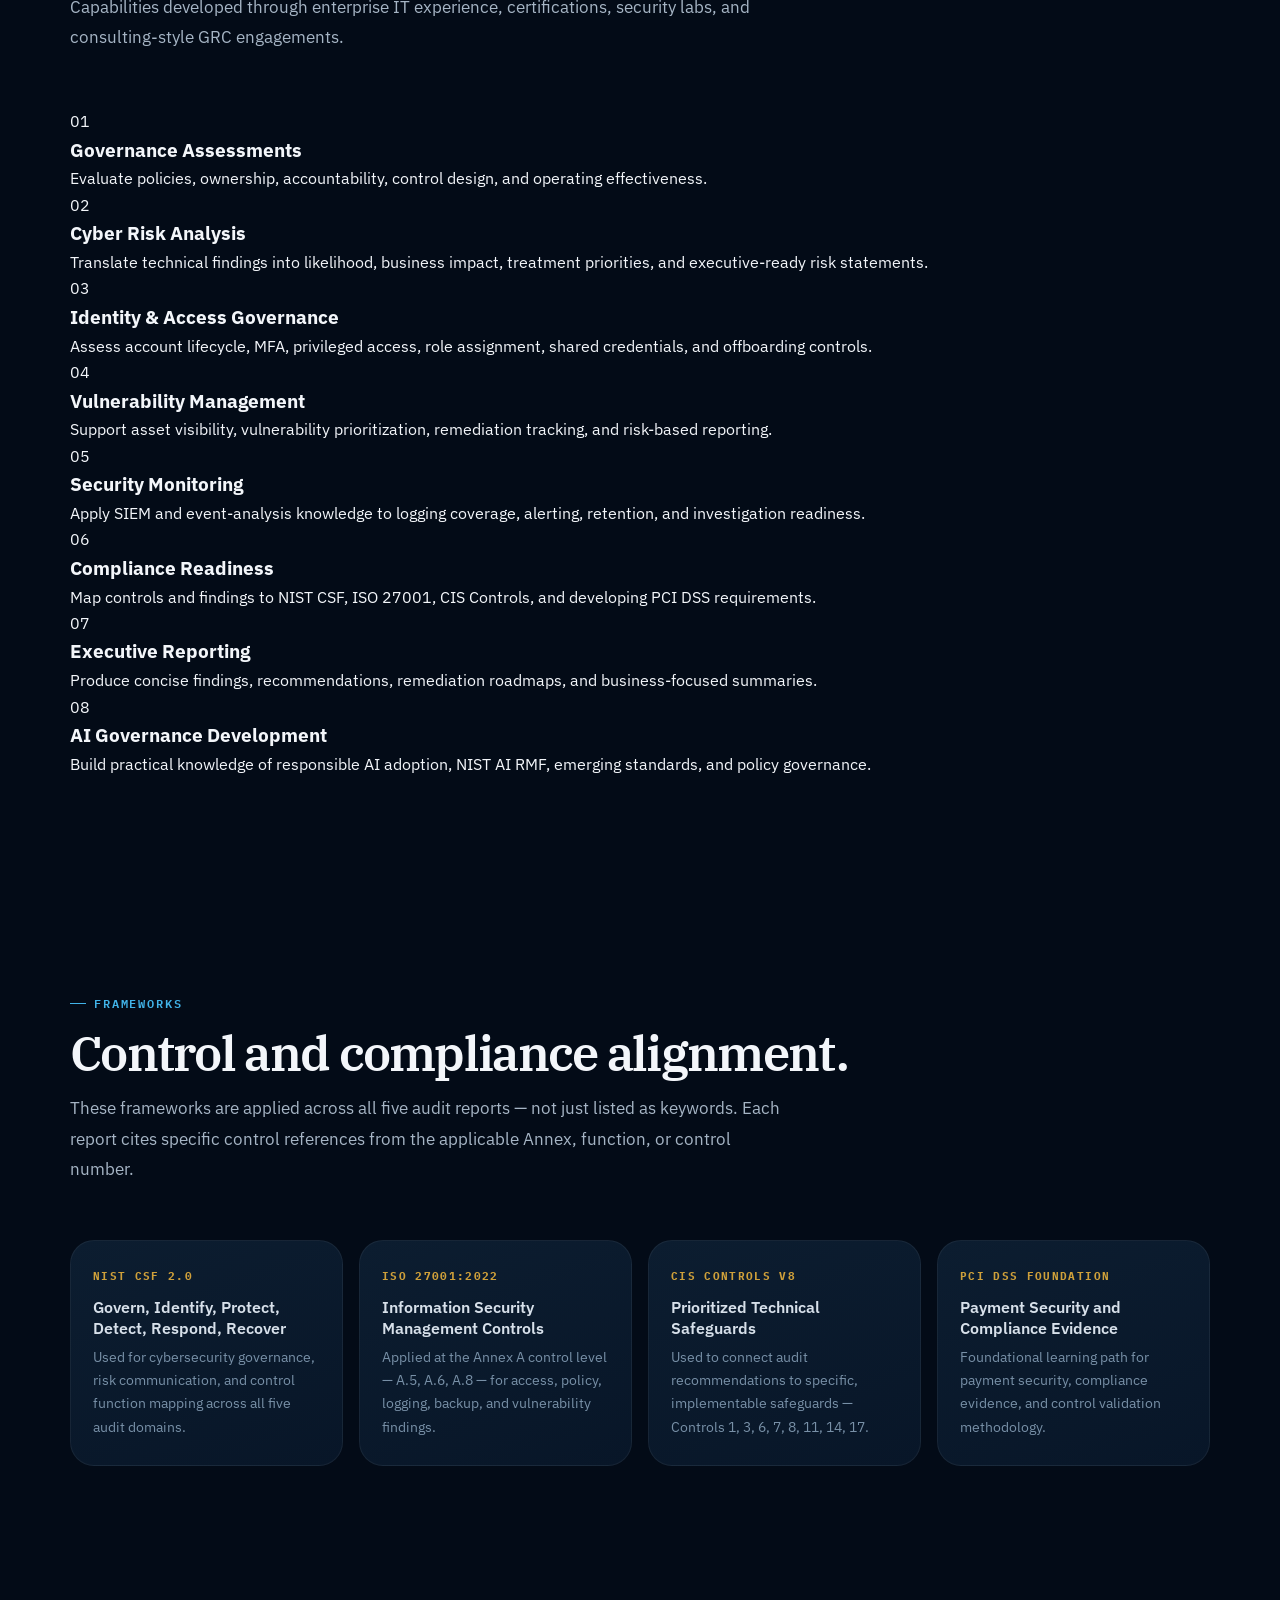
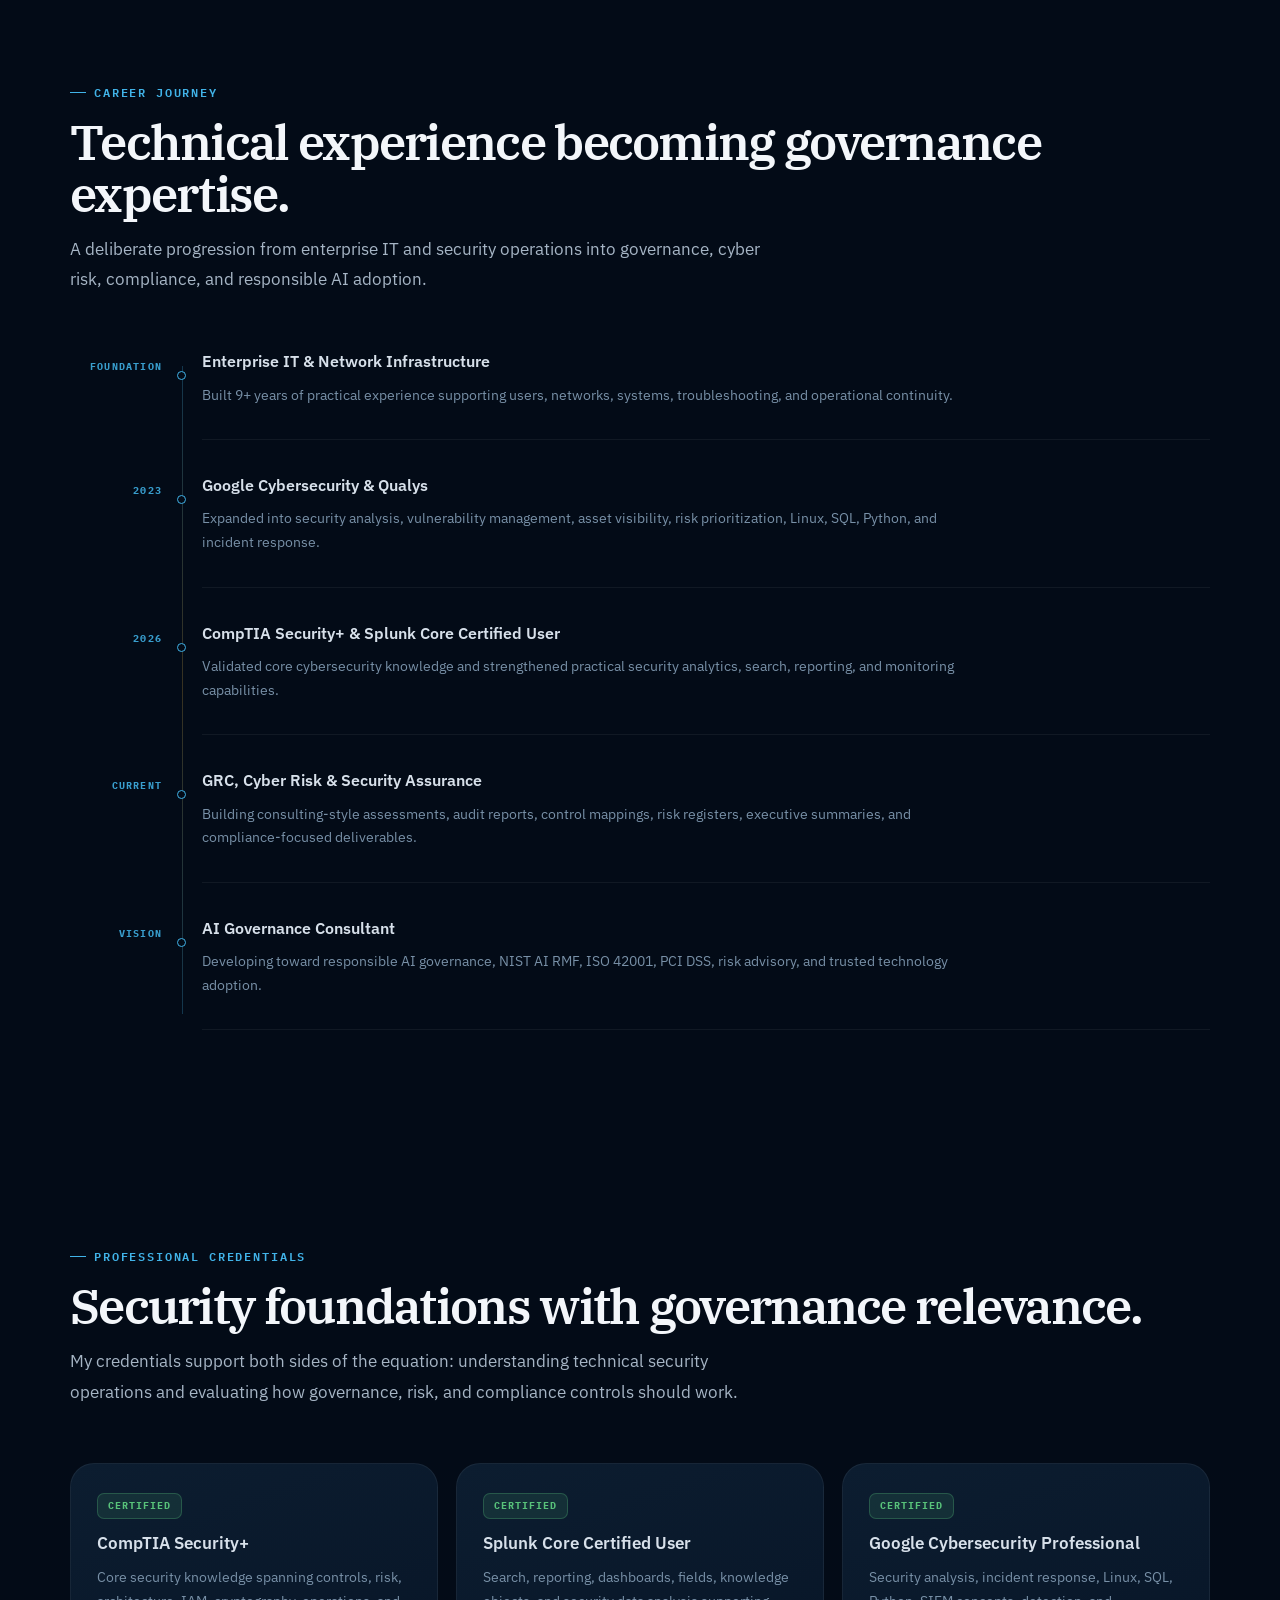
==== commit 18749746: "Add files via upload v4.0 - Launch executive homepage experience" ====
--- a/index.html
+++ b/index.html
@@ -25,13 +25,13 @@
     </button>
     <nav aria-label="Main navigation">
       <ul class="nav-links" id="primary-navigation">
-        <li><a href="#about">About</a></li>
-        <li><a href="#projects">Projects</a></li>
+        <li><a href="#about">Overview</a></li>
+        <li><a href="#featured-engagement">Engagements</a></li>
+        <li><a href="#career">Journey</a></li>
         <li><a href="#frameworks">Frameworks</a></li>
-        <li><a href="#career">Journey</a></li>
         <li><a href="#training">Credentials</a></li>
-        <li><a href="#approach">Approach</a></li>
-        <li><a class="nav-cta" href="Richard_Vincent_GRC_Resume.pdf" target="_blank" rel="noopener">View Resume</a></li>
+        <li><a href="#contact">Contact</a></li>
+        <li><a class="nav-cta" href="Richard_Vincent_GRC_Resume.pdf" target="_blank" rel="noopener">Resume</a></li>
       </ul>
     </nav>
   </div>
@@ -50,54 +50,27 @@
 
 
 <!-- HERO ─────────────────────────────────────────────── -->
-<section class="hero-v3">
-  <div class="container hero-v3-grid">
-    <div class="reveal">
-      <div class="eyebrow">Open to GRC, Cyber Risk & Security Compliance Opportunities</div>
-      <h1>Richard Vincent
-        <span>Cybersecurity &amp; Governance, Risk &amp; Compliance Professional</span>
-      </h1>
-      <p class="hero-value">
-        I bridge technical cybersecurity knowledge with governance, risk, and compliance to help organizations identify risk, strengthen controls, and translate security requirements into practical business outcomes.
-      </p>
-      <div class="hero-motto" aria-label="Professional motto">
-        <span>Learning with Purpose.</span>
-        <span>Leading with Integrity.</span>
-        <span>Securing the Future.</span>
-      </div>
-      <div class="cta-row">
-        <a class="btn btn-primary" href="Richard_Vincent_GRC_Resume.pdf" target="_blank" rel="noopener">View GRC Resume</a>
-        <a class="btn btn-secondary" href="#projects">Explore My Work</a>
-        <a class="btn btn-secondary" href="https://www.linkedin.com/in/richvince" target="_blank" rel="noopener">Connect on LinkedIn</a>
-      </div>
-      <div class="credential-strip" aria-label="Credentials">
-        <span class="credential">CompTIA Security+</span>
-        <span class="credential">Splunk Core Certified User</span>
-        <span class="credential">Qualys VMDR</span>
-        <span class="credential">Google Cybersecurity</span>
-        <span class="credential">9+ Years Enterprise IT</span>
-      </div>
-    </div>
-
-    <aside class="executive-panel reveal reveal-delay-1" aria-label="Executive professional snapshot">
-      <div class="exec-top">
-        <span class="exec-label">Executive Profile</span>
-        <span class="exec-status">● Career Ready</span>
-      </div>
-      <div class="exec-body">
-        <div class="exec-name">Technical depth. Governance focus.</div>
-        <div class="exec-role">A business-minded cybersecurity professional building toward GRC and AI governance consulting.</div>
-        <div class="exec-grid">
-          <div class="exec-metric"><b>9+ years</b><span>Enterprise IT</span></div>
-          <div class="exec-metric"><b>Security+</b><span>Core Security</span></div>
-          <div class="exec-metric"><b>Splunk</b><span>Security Analytics</span></div>
-          <div class="exec-metric"><b>Qualys</b><span>Vulnerability Risk</span></div>
-        </div>
-        <div class="focus-box">
-          <strong>Primary Career Focus</strong>
-          <p>Governance, risk, compliance, cyber risk, security assurance, third-party risk, and responsible AI governance.</p>
-        </div>
-      </div>
+<section class="hero-v4">
+  <div class="container hero-v4-grid">
+    <div class="hero-v4-copy reveal">
+      <div class="eyebrow">Cybersecurity · Governance · Risk · Compliance</div>
+      <h1>Richard Vincent</h1>
+      <p class="hero-v4-title">Cybersecurity &amp; GRC Professional</p>
+      <p class="hero-v4-value">Helping organizations strengthen governance, reduce cyber risk, and improve security resilience through structured analysis, practical technical knowledge, and clear communication.</p>
+      <p class="hero-v4-motto">Learning with Purpose. Leading with Integrity. Securing the Future.</p>
+      <div class="cta-row hero-v4-actions">
+        <a class="btn btn-primary" href="Richard_Vincent_GRC_Resume.pdf" target="_blank" rel="noopener">View Resume</a>
+        <a class="btn btn-secondary" href="#featured-engagement">View Engagements</a>
+        <a class="btn btn-secondary" href="https://www.linkedin.com/in/richvince" target="_blank" rel="noopener">LinkedIn</a>
+      </div>
+    </div>
+    <aside class="hero-v4-profile reveal reveal-delay-1" aria-label="Professional profile summary">
+      <div class="profile-summary-label">Professional Snapshot</div>
+      <div class="profile-summary-row"><span>Experience</span><strong>9+ years enterprise IT</strong></div>
+      <div class="profile-summary-row"><span>Credentials</span><strong>Security+ · Splunk · Qualys</strong></div>
+      <div class="profile-summary-row"><span>Current Focus</span><strong>GRC · Cyber Risk · Compliance</strong></div>
+      <div class="profile-summary-row"><span>Long-Term Direction</span><strong>AI Governance Consulting</strong></div>
+      <div class="profile-summary-footer"><span class="status-dot"></span>Open to GRC, cyber risk, and security assurance opportunities</div>
     </aside>
   </div>
 </section>
@@ -118,27 +91,20 @@
 </section>
 
 <!-- EXECUTIVE SNAPSHOT ───────────────────────────────── -->
-<section class="snapshot-section" aria-label="Professional snapshot">
-  <div class="container snapshot-grid">
-    <article class="snapshot-card reveal">
-      <span class="snapshot-label">Experience</span>
-      <span class="snapshot-value">9+</span>
-      <p>Years supporting enterprise IT, network infrastructure, users, systems, and operational continuity.</p>
+<section class="snapshot-v4" aria-label="Professional snapshot">
+  <div class="container snapshot-v4-grid">
+    <article class="snapshot-v4-panel reveal">
+      <span class="snapshot-v4-label">Experience</span>
+      <strong>9+ Years</strong>
+      <p>Enterprise IT, network infrastructure, end-user support, system operations, and business continuity.</p>
     </article>
-    <article class="snapshot-card reveal reveal-delay-1">
-      <span class="snapshot-label">Credentials</span>
-      <span class="snapshot-value">10+</span>
-      <p>Security, SIEM, vulnerability management, networking, AI, and professional-development credentials.</p>
+    <article class="snapshot-v4-panel reveal reveal-delay-1">
+      <span class="snapshot-v4-label">Professional Credentials</span>
+      <ul><li>CompTIA Security+</li><li>Splunk Core Certified User</li><li>Google Cybersecurity</li><li>Qualys VMDR &amp; CSAM</li></ul>
     </article>
-    <article class="snapshot-card reveal reveal-delay-2">
-      <span class="snapshot-label">Portfolio Work</span>
-      <span class="snapshot-value">20+</span>
-      <p>Documented findings across access control, logging, data protection, patching, governance, and operations.</p>
-    </article>
-    <article class="snapshot-card reveal reveal-delay-3">
-      <span class="snapshot-label">Frameworks</span>
-      <span class="snapshot-value">3+</span>
-      <p>NIST CSF 2.0, ISO 27001:2022, CIS Controls v8, with expanding PCI DSS and AI governance focus.</p>
+    <article class="snapshot-v4-panel reveal reveal-delay-2">
+      <span class="snapshot-v4-label">Current Focus</span>
+      <ul><li>Governance &amp; control assessment</li><li>Cyber risk communication</li><li>Compliance readiness</li><li>AI governance development</li></ul>
     </article>
   </div>
 </section>
@@ -291,6 +257,19 @@
 </section>
 
 
+<!-- PROFESSIONAL PHILOSOPHY ──────────────────────────── -->
+<section class="section philosophy-section">
+  <div class="container">
+    <div class="philosophy-layout reveal">
+      <div>
+        <div class="section-label">Professional Philosophy</div>
+        <h2 class="section-title">Security becomes meaningful when it supports the business.</h2>
+      </div>
+      <blockquote>I believe effective cybersecurity begins with governance, informed risk decisions, and clear communication. Technical controls create value when they align with business objectives, reduce measurable risk, and can be consistently maintained.</blockquote>
+    </div>
+  </div>
+</section>
+
 <!-- FEATURED ENGAGEMENT ─────────────────────────────────── -->
 <section class="section featured-engagement" id="featured-engagement">
   <div class="container">
@@ -639,6 +618,27 @@
   </div>
 </section>
 
+<!-- CORE CAPABILITIES ────────────────────────────────── -->
+<section class="section capabilities-section" id="capabilities">
+  <div class="container">
+    <div class="section-header reveal">
+      <div class="section-label">Core Capabilities</div>
+      <h2 class="section-title">Technical understanding applied through a governance lens.</h2>
+      <p class="section-intro">Capabilities developed through enterprise IT experience, certifications, security labs, and consulting-style GRC engagements.</p>
+    </div>
+    <div class="capability-list">
+      <article class="capability-item reveal"><span>01</span><h3>Governance Assessments</h3><p>Evaluate policies, ownership, accountability, control design, and operating effectiveness.</p></article>
+      <article class="capability-item reveal reveal-delay-1"><span>02</span><h3>Cyber Risk Analysis</h3><p>Translate technical findings into likelihood, business impact, treatment priorities, and executive-ready risk statements.</p></article>
+      <article class="capability-item reveal reveal-delay-2"><span>03</span><h3>Identity &amp; Access Governance</h3><p>Assess account lifecycle, MFA, privileged access, role assignment, shared credentials, and offboarding controls.</p></article>
+      <article class="capability-item reveal"><span>04</span><h3>Vulnerability Management</h3><p>Support asset visibility, vulnerability prioritization, remediation tracking, and risk-based reporting.</p></article>
+      <article class="capability-item reveal reveal-delay-1"><span>05</span><h3>Security Monitoring</h3><p>Apply SIEM and event-analysis knowledge to logging coverage, alerting, retention, and investigation readiness.</p></article>
+      <article class="capability-item reveal reveal-delay-2"><span>06</span><h3>Compliance Readiness</h3><p>Map controls and findings to NIST CSF, ISO 27001, CIS Controls, and developing PCI DSS requirements.</p></article>
+      <article class="capability-item reveal"><span>07</span><h3>Executive Reporting</h3><p>Produce concise findings, recommendations, remediation roadmaps, and business-focused summaries.</p></article>
+      <article class="capability-item reveal reveal-delay-1"><span>08</span><h3>AI Governance Development</h3><p>Build practical knowledge of responsible AI adoption, NIST AI RMF, emerging standards, and policy governance.</p></article>
+    </div>
+  </div>
+</section>
+
 <!-- FRAMEWORKS ───────────────────────────────────────── -->
 <section class="section" id="frameworks">
   <div class="container">
@@ -762,6 +762,23 @@
         <h3>AI Governance &amp; GRC Specialization</h3>
         <p>Building toward risk, compliance, responsible AI adoption, NIST AI RMF, ISO 42001, PCI DSS, and consulting-focused capabilities.</p>
       </article>
+    </div>
+  </div>
+</section>
+
+<!-- EXECUTIVE CTA ─────────────────────────────────────── -->
+<section class="section executive-cta-section">
+  <div class="container">
+    <div class="executive-cta reveal">
+      <div>
+        <div class="section-label">Ready to Connect?</div>
+        <h2>Technical foundation. Governance mindset. Clear direction.</h2>
+        <p>I am pursuing GRC, cyber risk, compliance, security assurance, and information security opportunities where structured analysis and clear communication create measurable value.</p>
+      </div>
+      <div class="executive-cta-actions">
+        <a class="btn btn-primary" href="Richard_Vincent_GRC_Resume.pdf" target="_blank" rel="noopener">View Resume</a>
+        <a class="btn btn-secondary" href="https://www.linkedin.com/in/richvince" target="_blank" rel="noopener">Connect on LinkedIn</a>
+      </div>
     </div>
   </div>
 </section>
--- a/assets/css/main.css
+++ b/assets/css/main.css
@@ -1449,3 +1449,493 @@
   }
 }
 
+
+
+/* ── V3.2 EXECUTIVE HOMEPAGE ────────────────────────────── */
+.proof-strip {
+  border-top: 1px solid var(--border);
+  border-bottom: 1px solid var(--border);
+  background: rgba(255,255,255,.018);
+}
+.proof-strip-inner {
+  min-height: 72px;
+  display: flex;
+  align-items: center;
+  gap: 22px;
+}
+.proof-label {
+  flex: 0 0 auto;
+  color: var(--muted);
+  font-family: var(--mono);
+  font-size: .64rem;
+  font-weight: 700;
+  letter-spacing: .13em;
+  text-transform: uppercase;
+}
+.proof-items {
+  display: flex;
+  flex-wrap: wrap;
+  gap: 9px;
+}
+.proof-items span {
+  padding: 7px 10px;
+  border: 1px solid var(--border);
+  border-radius: 999px;
+  background: rgba(255,255,255,.025);
+  color: var(--muted-2);
+  font-size: .75rem;
+  font-weight: 600;
+}
+
+.featured-engagement {
+  position: relative;
+}
+.featured-case {
+  display: grid;
+  grid-template-columns: minmax(0,1fr) 300px;
+  border: 1px solid var(--accent-border);
+  border-radius: 28px;
+  overflow: hidden;
+  background:
+    radial-gradient(circle at 10% 0%, rgba(65,179,232,.11), transparent 30%),
+    linear-gradient(145deg, var(--surface-2), var(--surface));
+  box-shadow: var(--shadow);
+}
+.featured-case-main {
+  padding: 36px;
+}
+.case-kicker {
+  color: var(--accent);
+  font-family: var(--mono);
+  font-size: .67rem;
+  font-weight: 700;
+  letter-spacing: .13em;
+  text-transform: uppercase;
+  margin-bottom: 12px;
+}
+.featured-case h3 {
+  font-family: var(--serif);
+  font-size: clamp(1.9rem,3vw,2.7rem);
+  line-height: 1.05;
+  letter-spacing: -.035em;
+  margin-bottom: 15px;
+}
+.case-summary {
+  max-width: 780px;
+  color: var(--muted-2);
+  font-size: .98rem;
+  line-height: 1.78;
+  margin-bottom: 26px;
+}
+.case-flow {
+  display: grid;
+  grid-template-columns: repeat(2,1fr);
+  gap: 12px;
+  margin-bottom: 26px;
+}
+.case-flow > div {
+  padding: 16px;
+  border: 1px solid var(--border);
+  border-radius: 14px;
+  background: rgba(255,255,255,.03);
+}
+.case-flow span {
+  display: block;
+  color: var(--accent);
+  font-family: var(--mono);
+  font-size: .63rem;
+  font-weight: 700;
+  margin-bottom: 6px;
+}
+.case-flow strong {
+  display: block;
+  color: var(--text);
+  font-size: .88rem;
+  margin-bottom: 6px;
+}
+.case-flow p {
+  color: var(--muted);
+  font-size: .79rem;
+  line-height: 1.52;
+}
+.featured-case-aside {
+  padding: 28px;
+  border-left: 1px solid var(--border);
+  background: rgba(0,0,0,.2);
+  display: grid;
+  align-content: start;
+  gap: 12px;
+}
+.case-risk,
+.case-stat,
+.case-note {
+  padding: 16px;
+  border: 1px solid var(--border);
+  border-radius: 14px;
+  background: rgba(255,255,255,.03);
+}
+.case-risk span,
+.case-stat span,
+.case-note span {
+  display: block;
+  color: var(--muted);
+  font-family: var(--mono);
+  font-size: .61rem;
+  font-weight: 700;
+  letter-spacing: .1em;
+  text-transform: uppercase;
+}
+.case-risk strong {
+  display: block;
+  color: var(--red);
+  font-family: var(--serif);
+  font-size: 2rem;
+  margin-top: 3px;
+}
+.case-stat strong {
+  display: block;
+  color: var(--text);
+  font-family: var(--serif);
+  font-size: 1.55rem;
+  margin-bottom: 3px;
+}
+.case-note {
+  border-color: var(--gold-border);
+  background: var(--gold-dim);
+}
+.case-note span { color: var(--gold); }
+.case-note p {
+  color: var(--muted-2);
+  font-size: .79rem;
+  line-height: 1.55;
+  margin-top: 7px;
+}
+
+.career-section {
+  background: linear-gradient(180deg, transparent, rgba(65,179,232,.025), transparent);
+}
+.career-timeline {
+  position: relative;
+  display: grid;
+  gap: 14px;
+}
+.career-timeline::before {
+  content: "";
+  position: absolute;
+  left: 106px;
+  top: 16px;
+  bottom: 16px;
+  width: 1px;
+  background: linear-gradient(var(--accent), var(--gold), var(--accent));
+  opacity: .45;
+}
+.career-item {
+  display: grid;
+  grid-template-columns: 90px 1fr;
+  gap: 30px;
+  align-items: start;
+  position: relative;
+}
+.career-item::before {
+  content: "";
+  position: absolute;
+  left: 101px;
+  top: 25px;
+  width: 11px;
+  height: 11px;
+  border-radius: 50%;
+  background: var(--bg);
+  border: 2px solid var(--accent);
+  box-shadow: 0 0 16px rgba(65,179,232,.42);
+}
+.career-year {
+  padding-top: 14px;
+  color: var(--accent);
+  font-family: var(--mono);
+  font-size: .66rem;
+  font-weight: 700;
+  letter-spacing: .1em;
+  text-transform: uppercase;
+  text-align: right;
+}
+.career-item > div {
+  padding: 20px 22px;
+  border: 1px solid var(--border);
+  border-radius: 16px;
+  background: linear-gradient(155deg,var(--surface-2),var(--surface));
+}
+.career-item h3 {
+  font-size: 1rem;
+  margin-bottom: 7px;
+}
+.career-item p {
+  color: var(--muted);
+  font-size: .87rem;
+  line-height: 1.65;
+}
+
+@media(max-width:900px) {
+  .featured-case { grid-template-columns: 1fr; }
+  .featured-case-aside {
+    border-left: 0;
+    border-top: 1px solid var(--border);
+    grid-template-columns: repeat(2,1fr);
+  }
+}
+@media(max-width:720px) {
+  .proof-strip-inner {
+    align-items: flex-start;
+    flex-direction: column;
+    padding: 18px 0;
+  }
+  .case-flow { grid-template-columns: 1fr; }
+  .featured-case-main,
+  .featured-case-aside { padding: 22px; }
+  .featured-case-aside { grid-template-columns: 1fr; }
+  .career-timeline::before { left: 8px; }
+  .career-item {
+    grid-template-columns: 1fr;
+    gap: 6px;
+    padding-left: 28px;
+  }
+  .career-item::before { left: 3px; top: 22px; }
+  .career-year {
+    text-align: left;
+    padding-top: 0;
+  }
+}
+
+
+/* ── V3.3 VISUAL REFINEMENT: QUIET CONFIDENCE ───────────── */
+:root {
+  --text: #F3F6FA;
+  --text-soft: #D7E0EA;
+  --muted-2: #A6B5C5;
+  --muted: #7890A7;
+  --border: rgba(255,255,255,.06);
+  --border-2: rgba(255,255,255,.10);
+}
+
+.section { padding: 104px 0; }
+.section-header { margin-bottom: 56px; }
+.section-title { color: var(--text); font-weight: 600; }
+.section-intro { color: var(--muted-2); max-width: 720px; }
+
+.card,
+.framework-card,
+.project-card,
+.snapshot-card,
+.trust-card,
+.approach-step,
+.career-item > div,
+.case-flow > div,
+.case-risk,
+.case-stat,
+.case-note {
+  box-shadow: none;
+}
+
+/* Featured engagement */
+.featured-case {
+  border-color: var(--border-2);
+  background: linear-gradient(150deg, rgba(12,29,48,.96), rgba(8,22,40,.98));
+  box-shadow: 0 18px 48px rgba(0,0,0,.24);
+}
+.featured-case-main { padding: 44px 46px; }
+.featured-case-aside {
+  padding: 34px 28px;
+  background: rgba(0,0,0,.12);
+}
+.case-kicker { color: var(--accent); opacity: .9; }
+.featured-case h3 {
+  color: var(--text);
+  font-weight: 600;
+  margin-bottom: 18px;
+}
+.case-summary {
+  color: var(--muted-2);
+  font-size: .96rem;
+  line-height: 1.85;
+  max-width: 760px;
+  margin-bottom: 34px;
+}
+.case-flow {
+  grid-template-columns: 1fr;
+  gap: 0;
+  margin-bottom: 32px;
+  border-top: 1px solid var(--border);
+}
+.case-flow > div {
+  display: grid;
+  grid-template-columns: 52px minmax(150px, 190px) 1fr;
+  gap: 18px;
+  align-items: start;
+  padding: 22px 0;
+  border: 0;
+  border-bottom: 1px solid var(--border);
+  border-radius: 0;
+  background: transparent;
+}
+.case-flow span {
+  color: var(--accent);
+  margin: 0;
+  padding-top: 2px;
+  opacity: .85;
+}
+.case-flow strong {
+  color: var(--text-soft);
+  font-size: .86rem;
+  font-weight: 600;
+  margin: 0;
+}
+.case-flow p {
+  color: var(--muted);
+  font-size: .82rem;
+  line-height: 1.65;
+  margin: 0;
+}
+.case-risk,
+.case-stat,
+.case-note {
+  padding: 18px 0;
+  border: 0;
+  border-bottom: 1px solid var(--border);
+  border-radius: 0;
+  background: transparent;
+}
+.case-risk span,
+.case-stat span,
+.case-note span {
+  color: var(--muted);
+  opacity: .9;
+}
+.case-risk strong { font-size: 1.6rem; margin-top: 5px; }
+.case-stat strong {
+  color: var(--text-soft);
+  font-size: 1.35rem;
+  font-weight: 600;
+}
+.case-note { border-bottom: 0; }
+.case-note span { color: var(--gold); }
+.case-note p {
+  color: var(--muted);
+  font-size: .78rem;
+  line-height: 1.65;
+}
+
+/* Career journey */
+.career-section { background: transparent; }
+.career-timeline { gap: 0; }
+.career-timeline::before {
+  left: 112px;
+  opacity: .26;
+}
+.career-item {
+  grid-template-columns: 92px 1fr;
+  gap: 40px;
+  padding: 0 0 34px;
+}
+.career-item:last-child { padding-bottom: 0; }
+.career-item::before {
+  left: 107px;
+  top: 21px;
+  width: 9px;
+  height: 9px;
+  border-width: 1.5px;
+  box-shadow: none;
+}
+.career-year {
+  color: var(--accent);
+  font-size: .62rem;
+  letter-spacing: .12em;
+  padding-top: 9px;
+  opacity: .88;
+}
+.career-item > div {
+  padding: 0 0 32px;
+  border: 0;
+  border-bottom: 1px solid var(--border);
+  border-radius: 0;
+  background: transparent;
+}
+.career-item h3 {
+  color: var(--text-soft);
+  font-size: 1rem;
+  font-weight: 600;
+  line-height: 1.45;
+  margin-bottom: 10px;
+}
+.career-item p {
+  color: var(--muted);
+  font-size: .86rem;
+  line-height: 1.72;
+  max-width: 760px;
+}
+
+/* Supporting sections */
+.snapshot-card,
+.trust-card,
+.approach-step {
+  border-color: var(--border);
+  background: linear-gradient(160deg, rgba(12,29,48,.86), rgba(8,22,40,.92));
+}
+.snapshot-card .snapshot-value { color: var(--text-soft); }
+.snapshot-card p,
+.trust-card p,
+.approach-step p { color: var(--muted); }
+.trust-card h3,
+.approach-step h3 {
+  color: var(--text-soft);
+  font-weight: 600;
+}
+.project-body h3,
+.framework-card h3,
+.card h3 {
+  color: var(--text-soft);
+  font-weight: 600;
+}
+.project-desc,
+.framework-card p,
+.card p { color: var(--muted); }
+
+.project-outcome {
+  color: var(--muted);
+  background: rgba(88,194,122,.06);
+  border-left-color: rgba(88,194,122,.65);
+}
+.project-outcome strong {
+  color: #7BCB96;
+  font-weight: 600;
+}
+
+.btn-primary { box-shadow: none; }
+.btn-primary:hover { box-shadow: 0 10px 24px rgba(65,179,232,.22); }
+.btn-secondary { background: rgba(255,255,255,.03); }
+
+@media (max-width: 900px) {
+  .featured-case-main { padding: 34px 28px; }
+}
+@media (max-width: 720px) {
+  .section { padding: 82px 0; }
+  .section-header { margin-bottom: 42px; }
+
+  .case-flow > div {
+    grid-template-columns: 38px 1fr;
+    gap: 8px 14px;
+  }
+  .case-flow p { grid-column: 2; }
+
+  .career-timeline::before { left: 7px; }
+  .career-item {
+    grid-template-columns: 1fr;
+    gap: 5px;
+    padding-left: 28px;
+    padding-bottom: 28px;
+  }
+  .career-item::before {
+    left: 3px;
+    top: 18px;
+  }
+  .career-year { padding-top: 0; }
+  .career-item > div { padding-bottom: 26px; }
+}
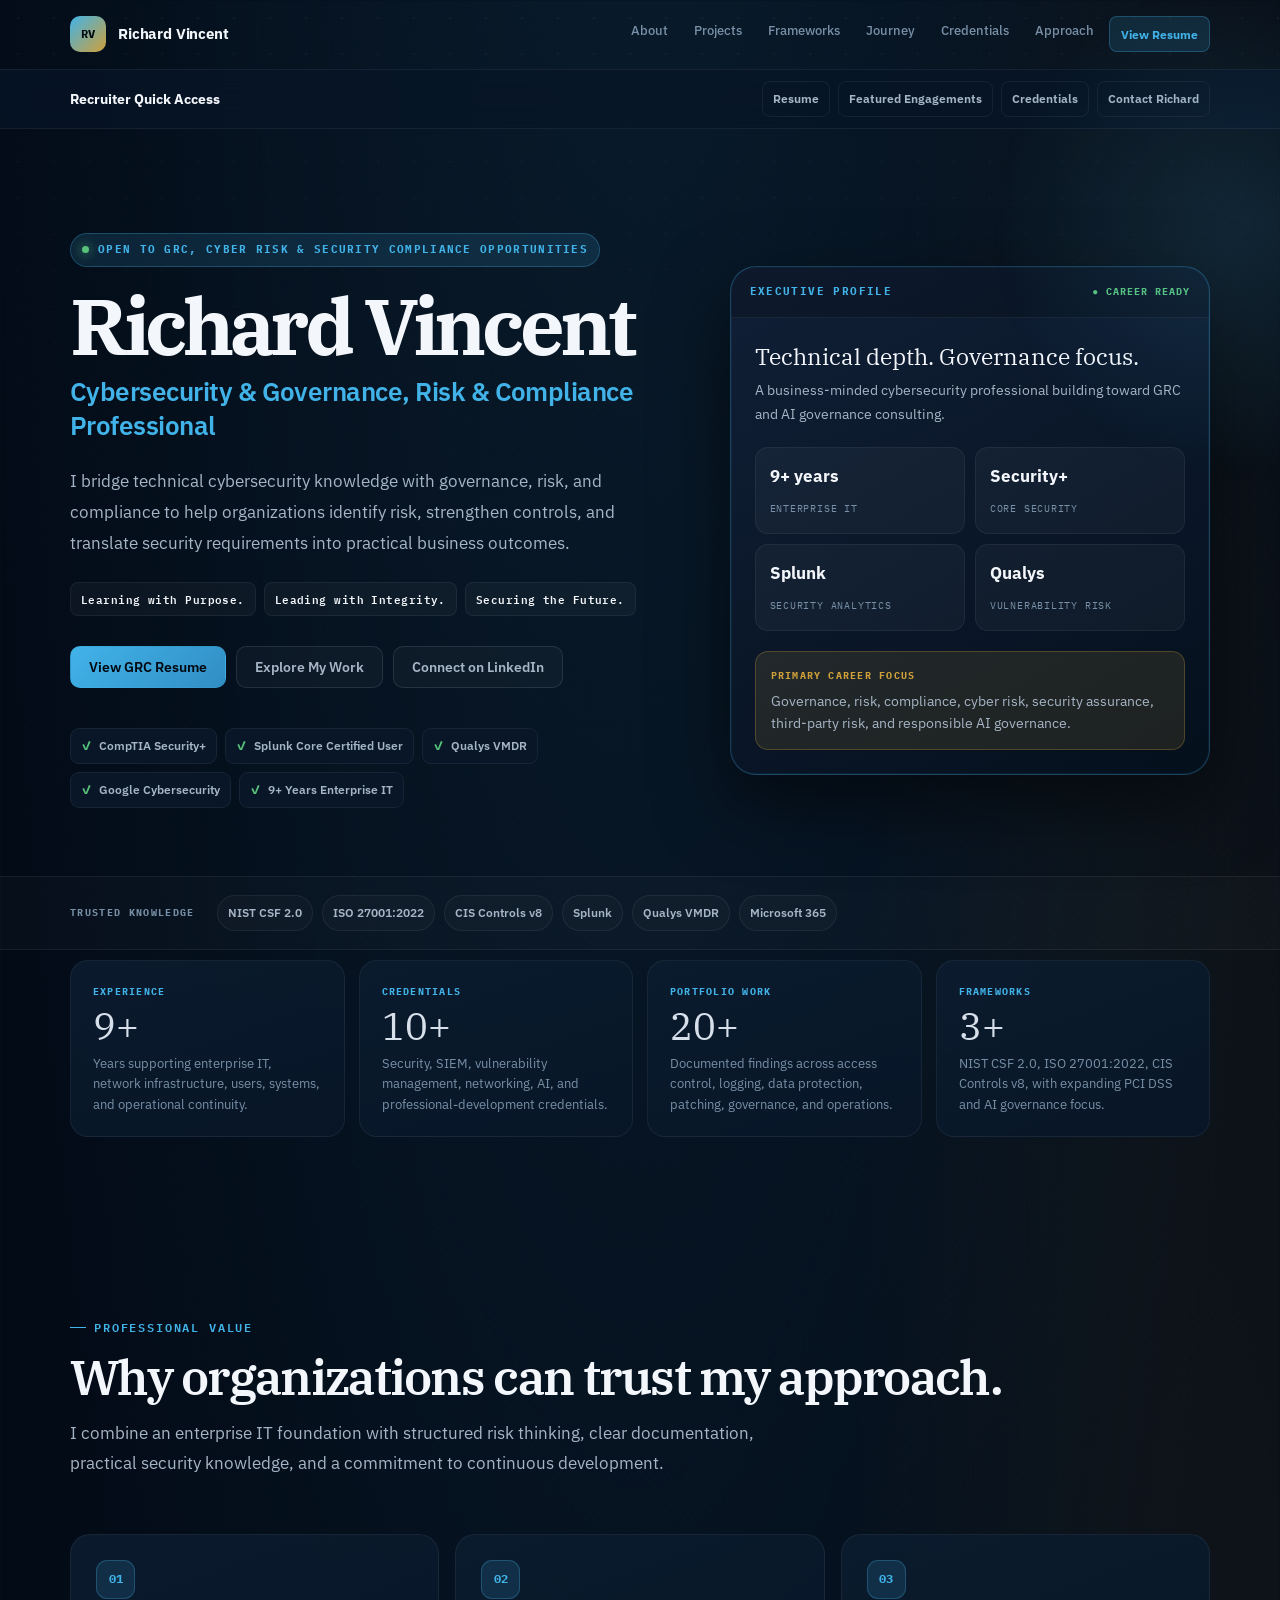
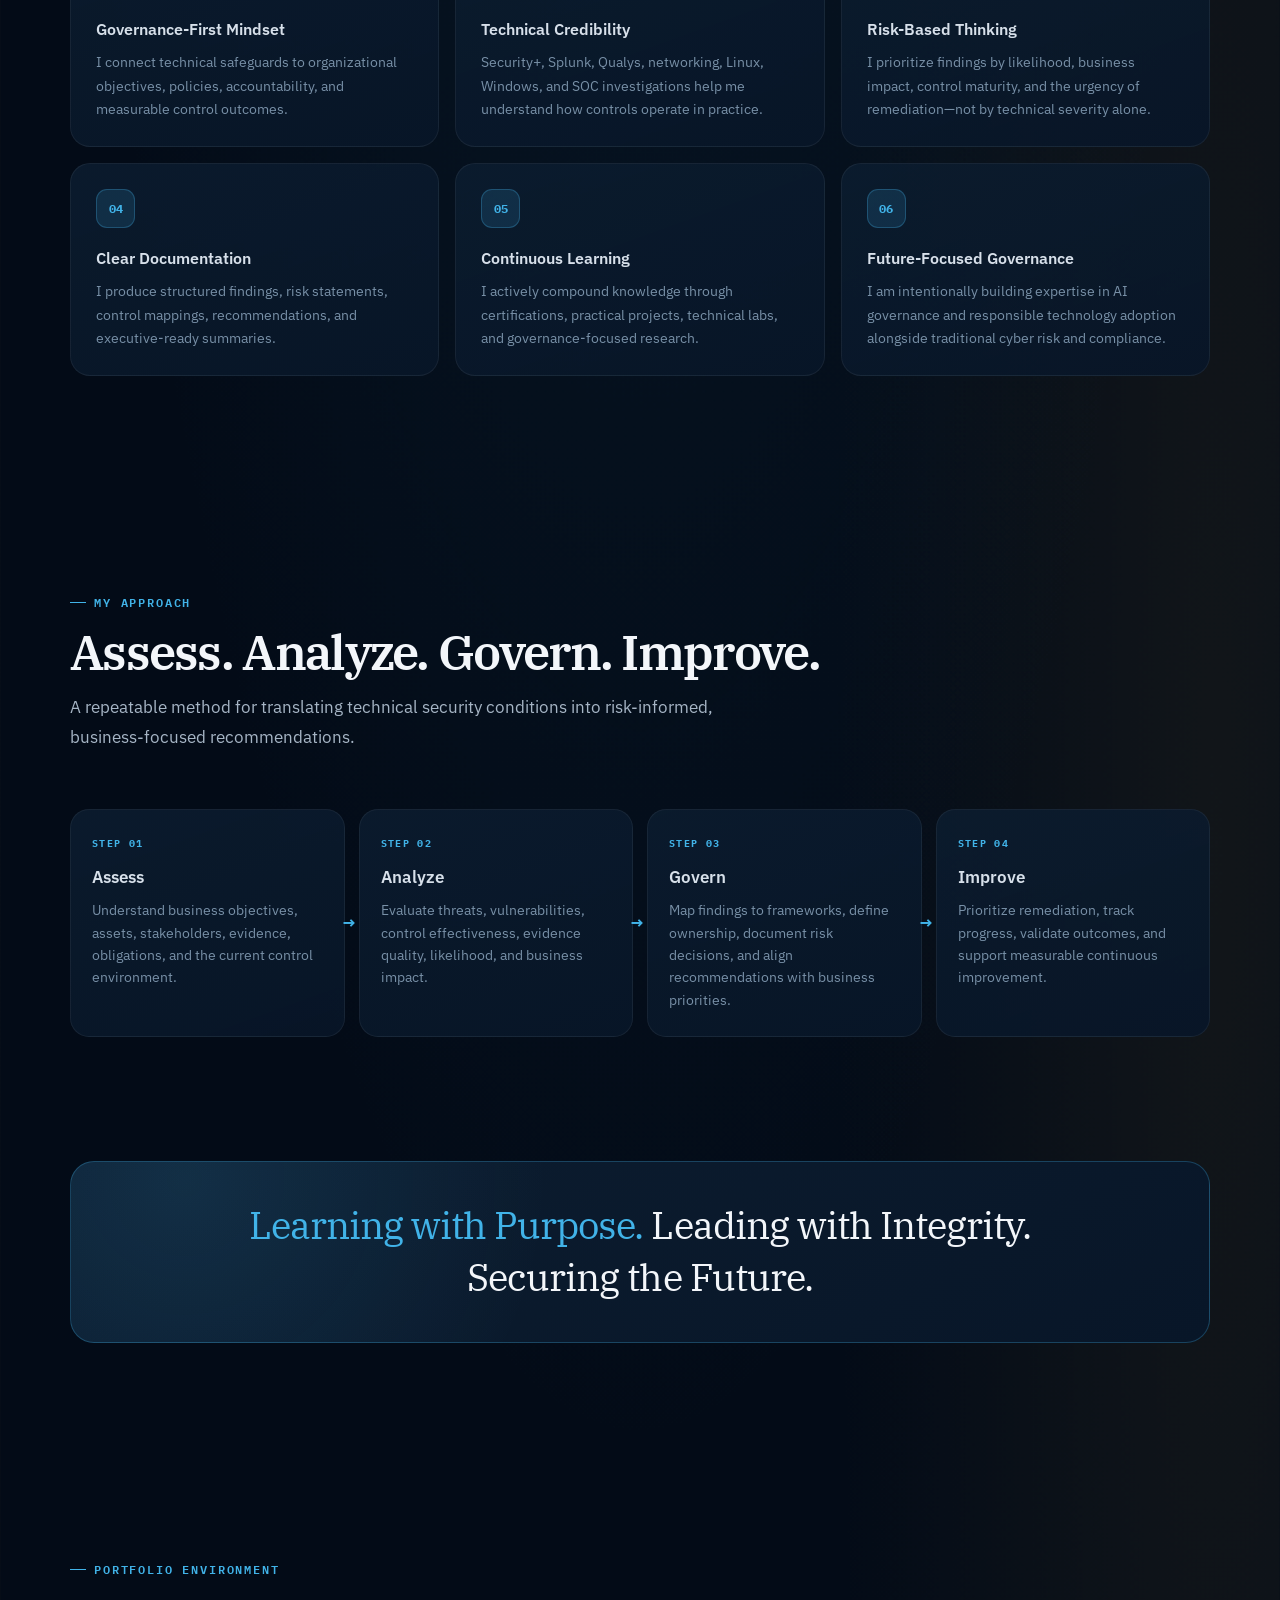
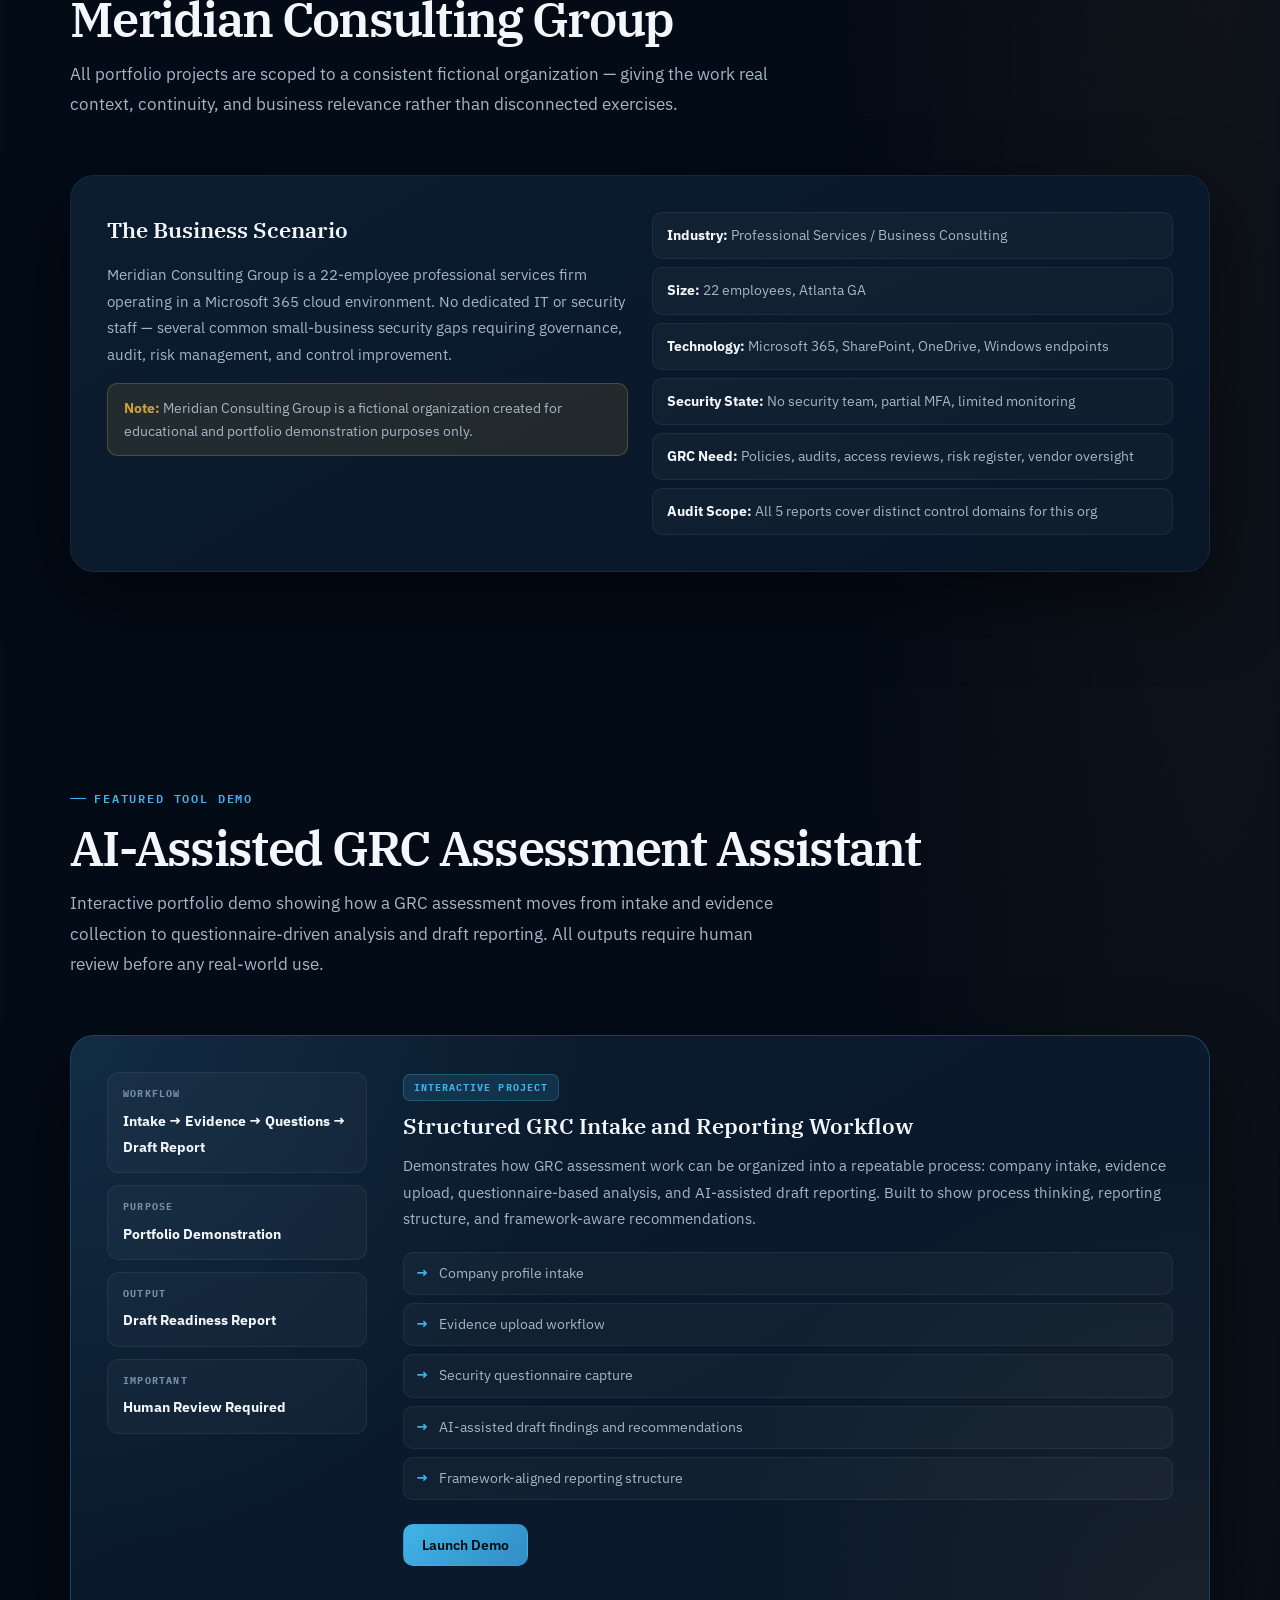
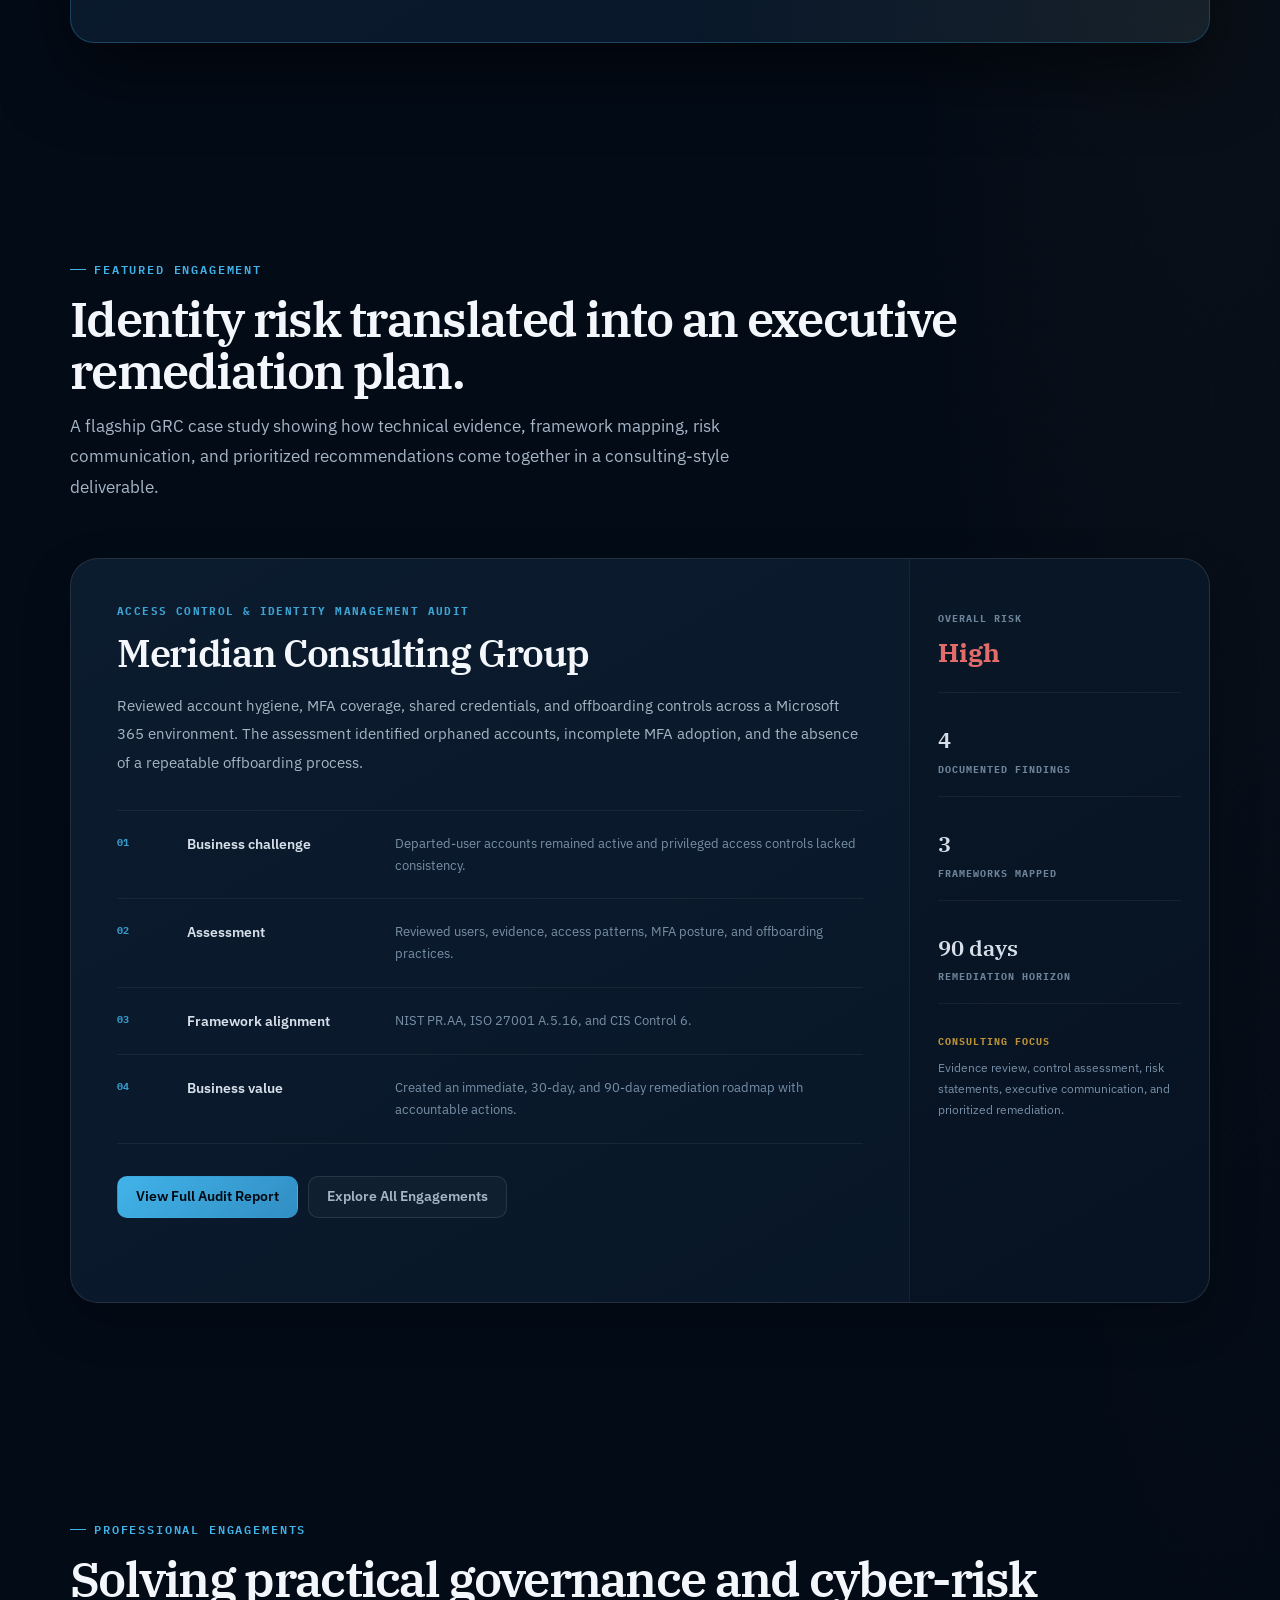
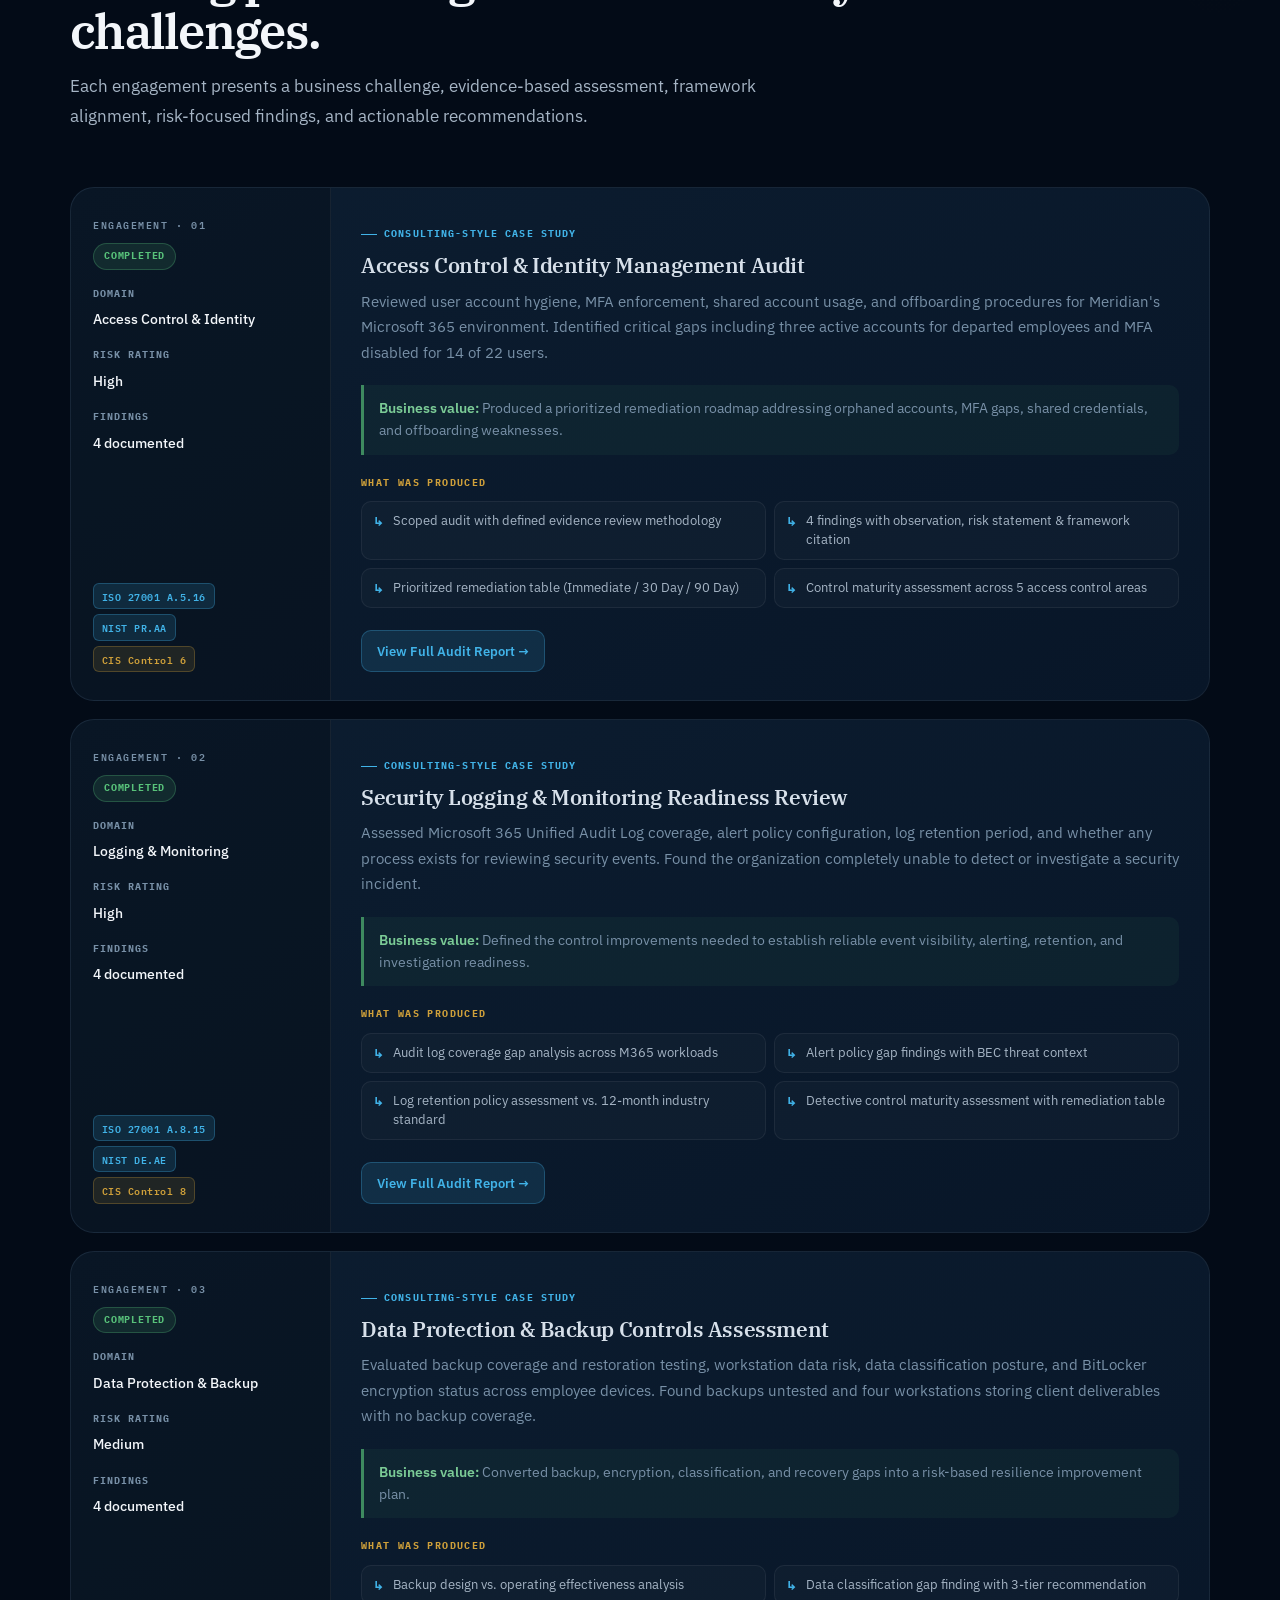
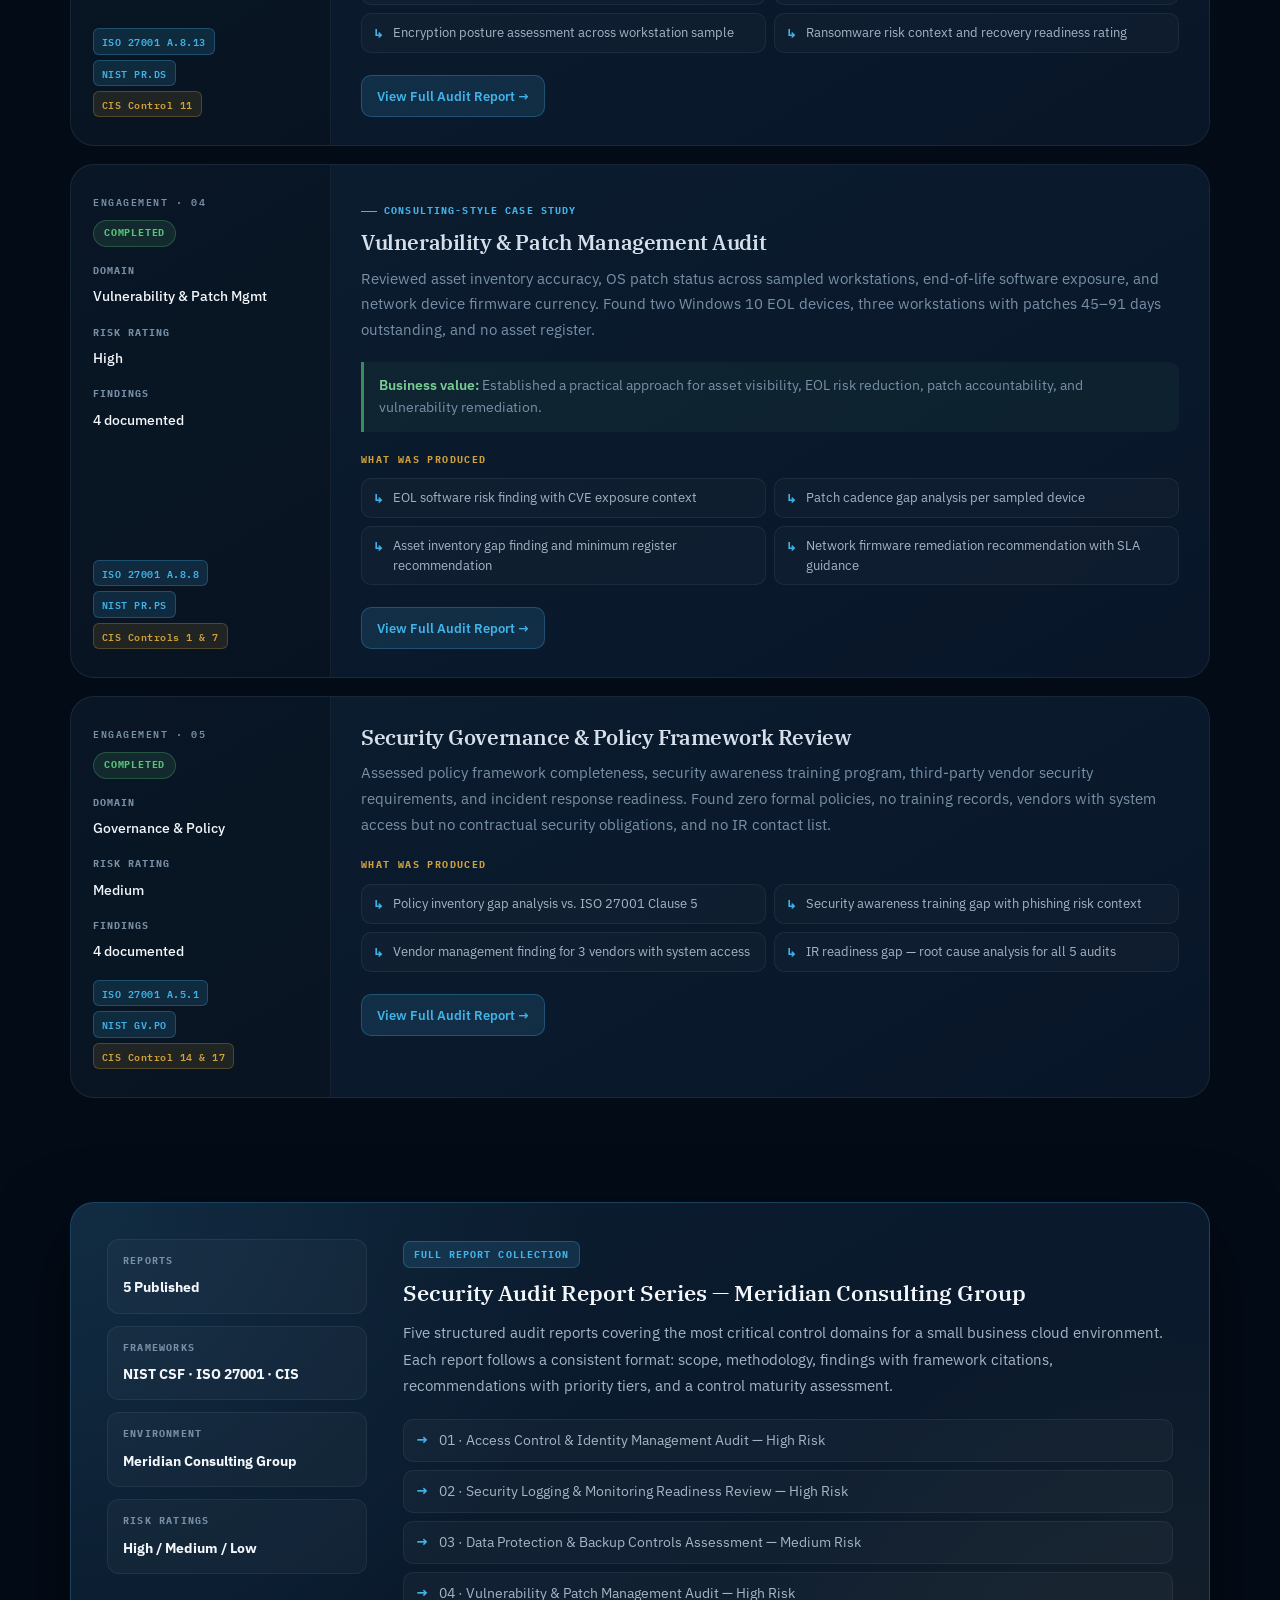
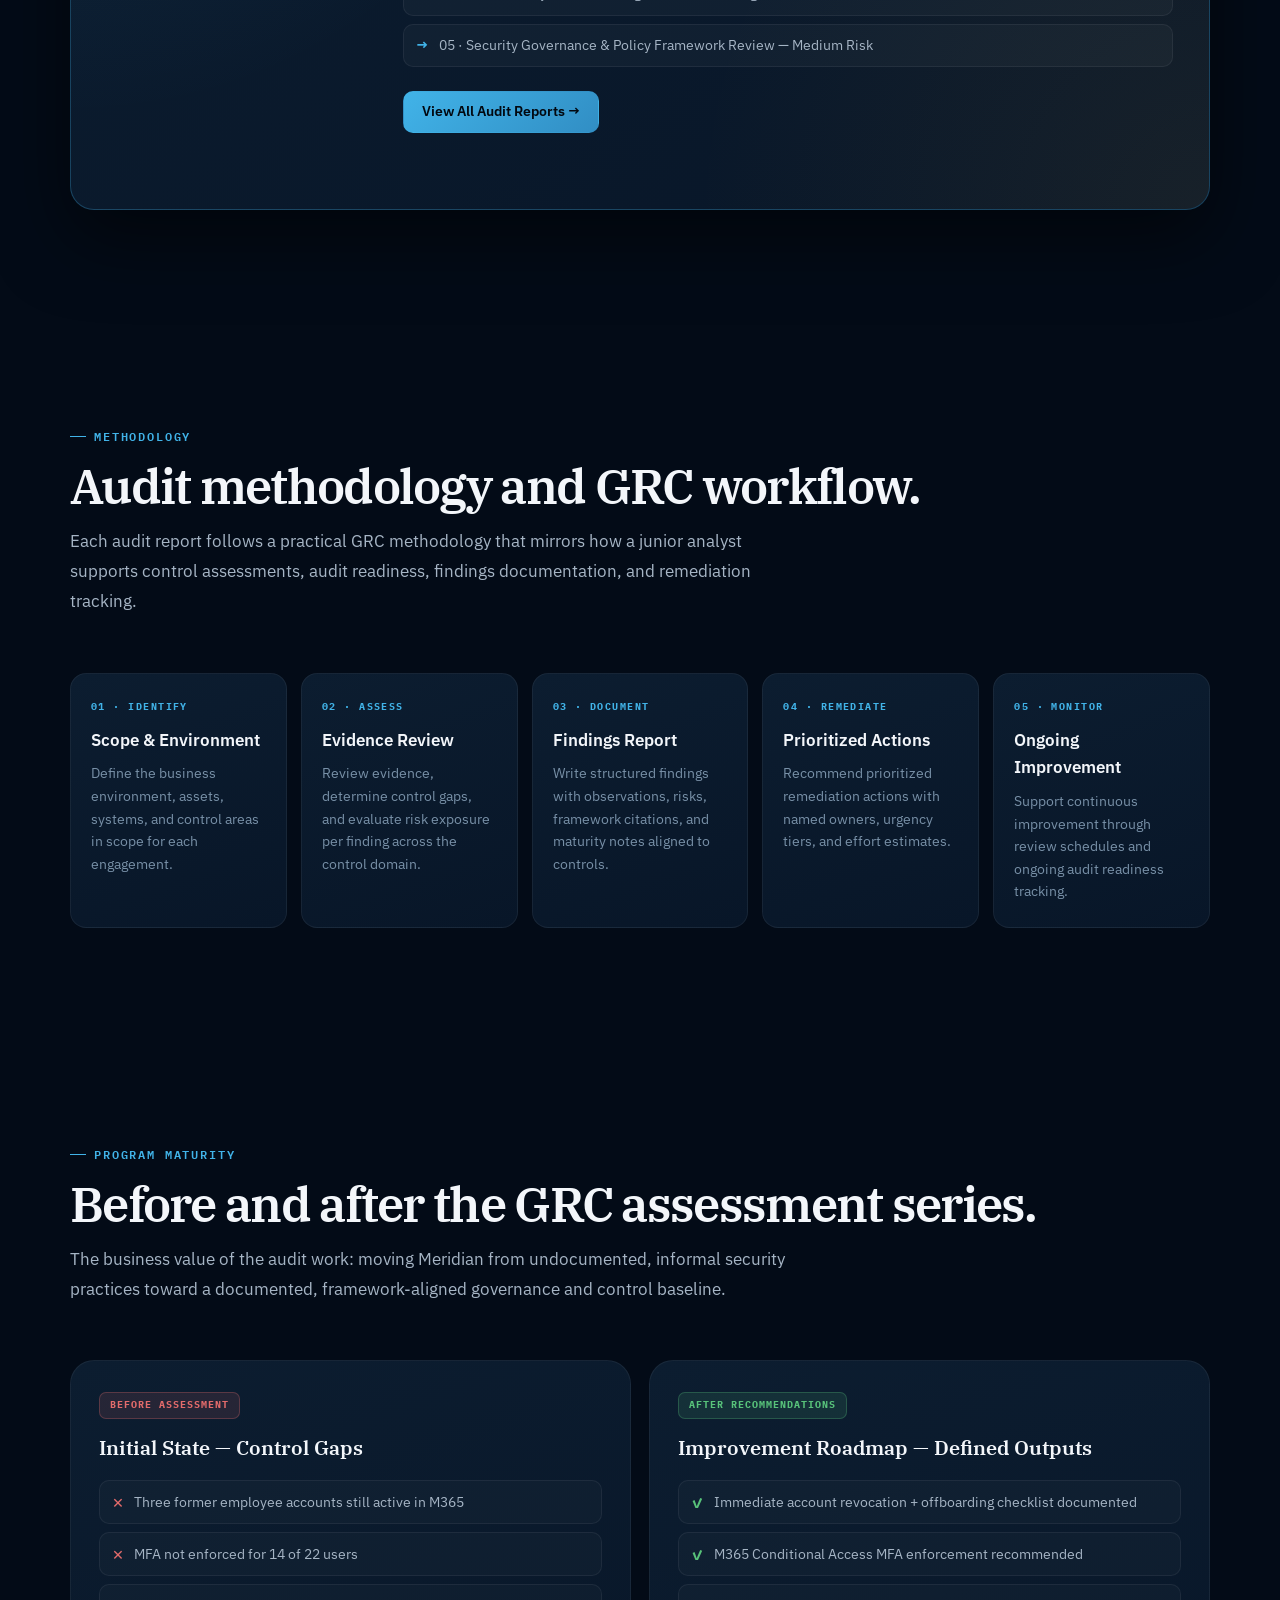
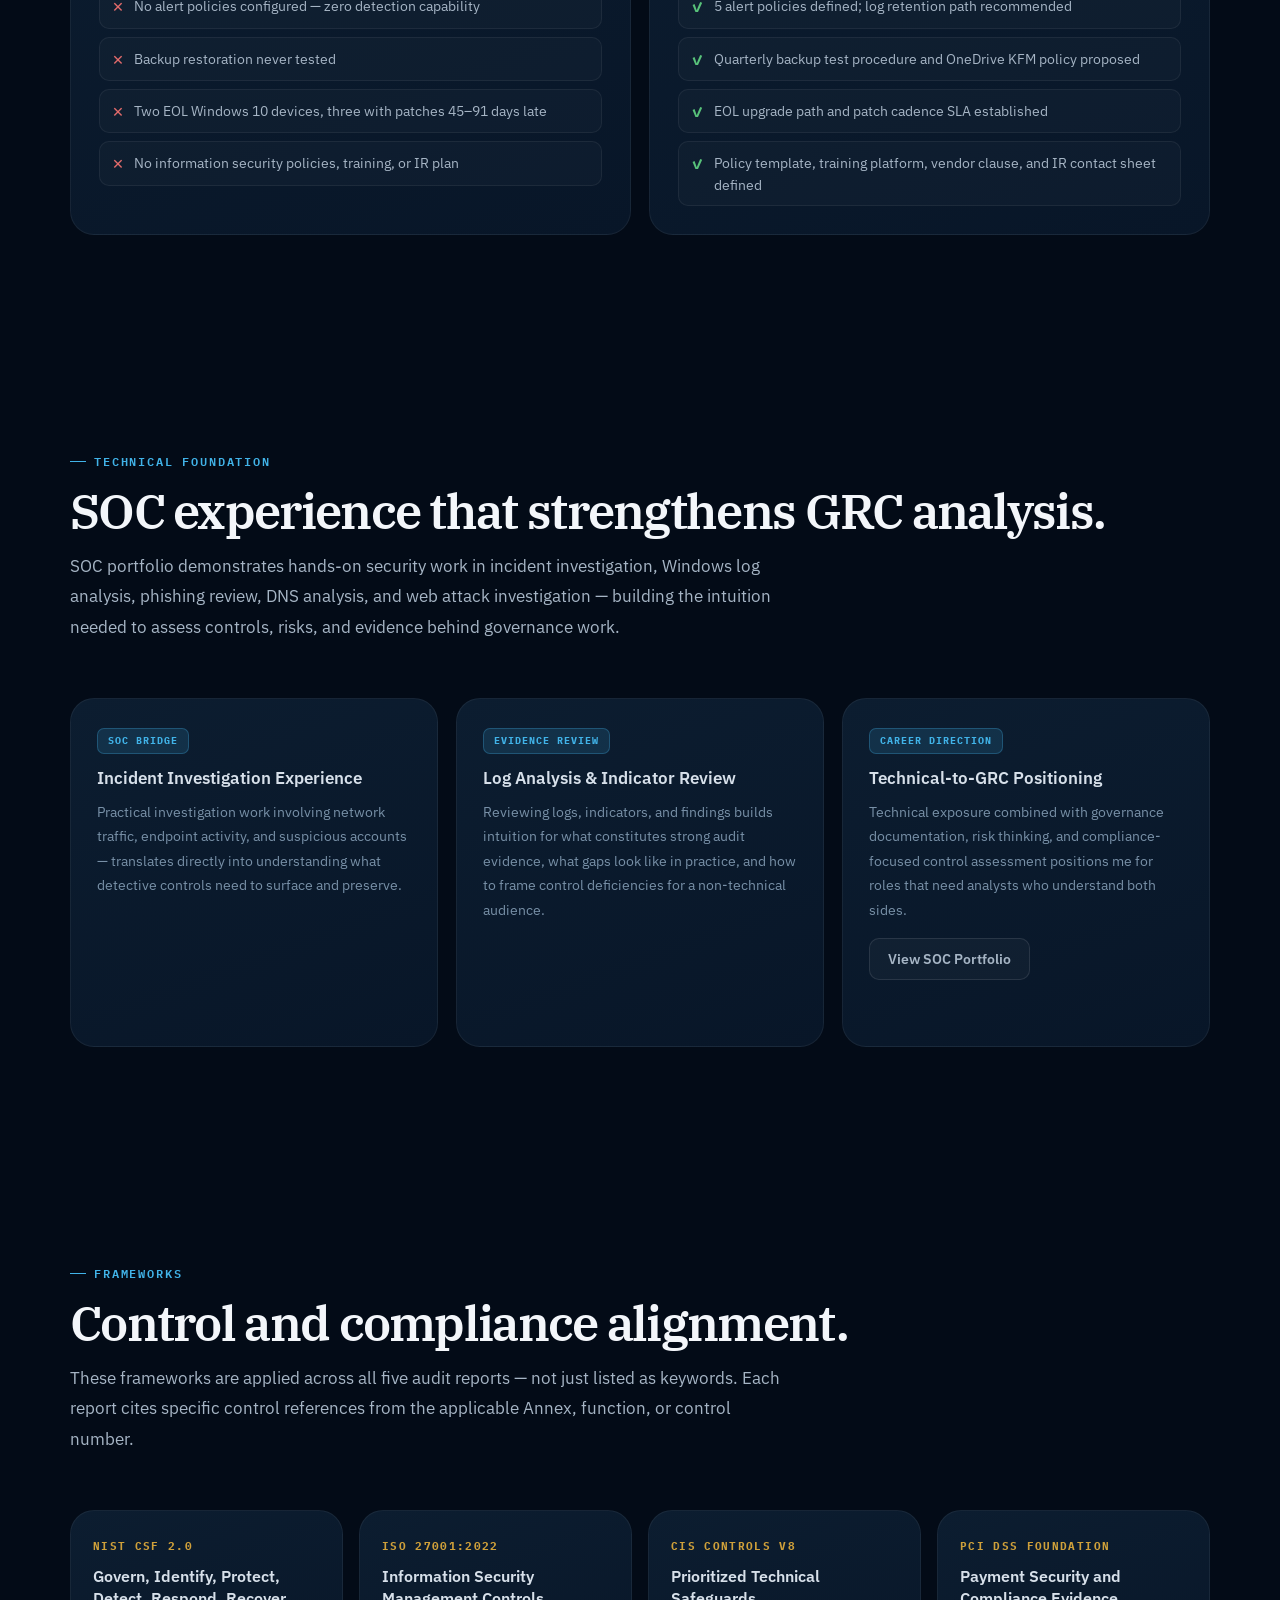
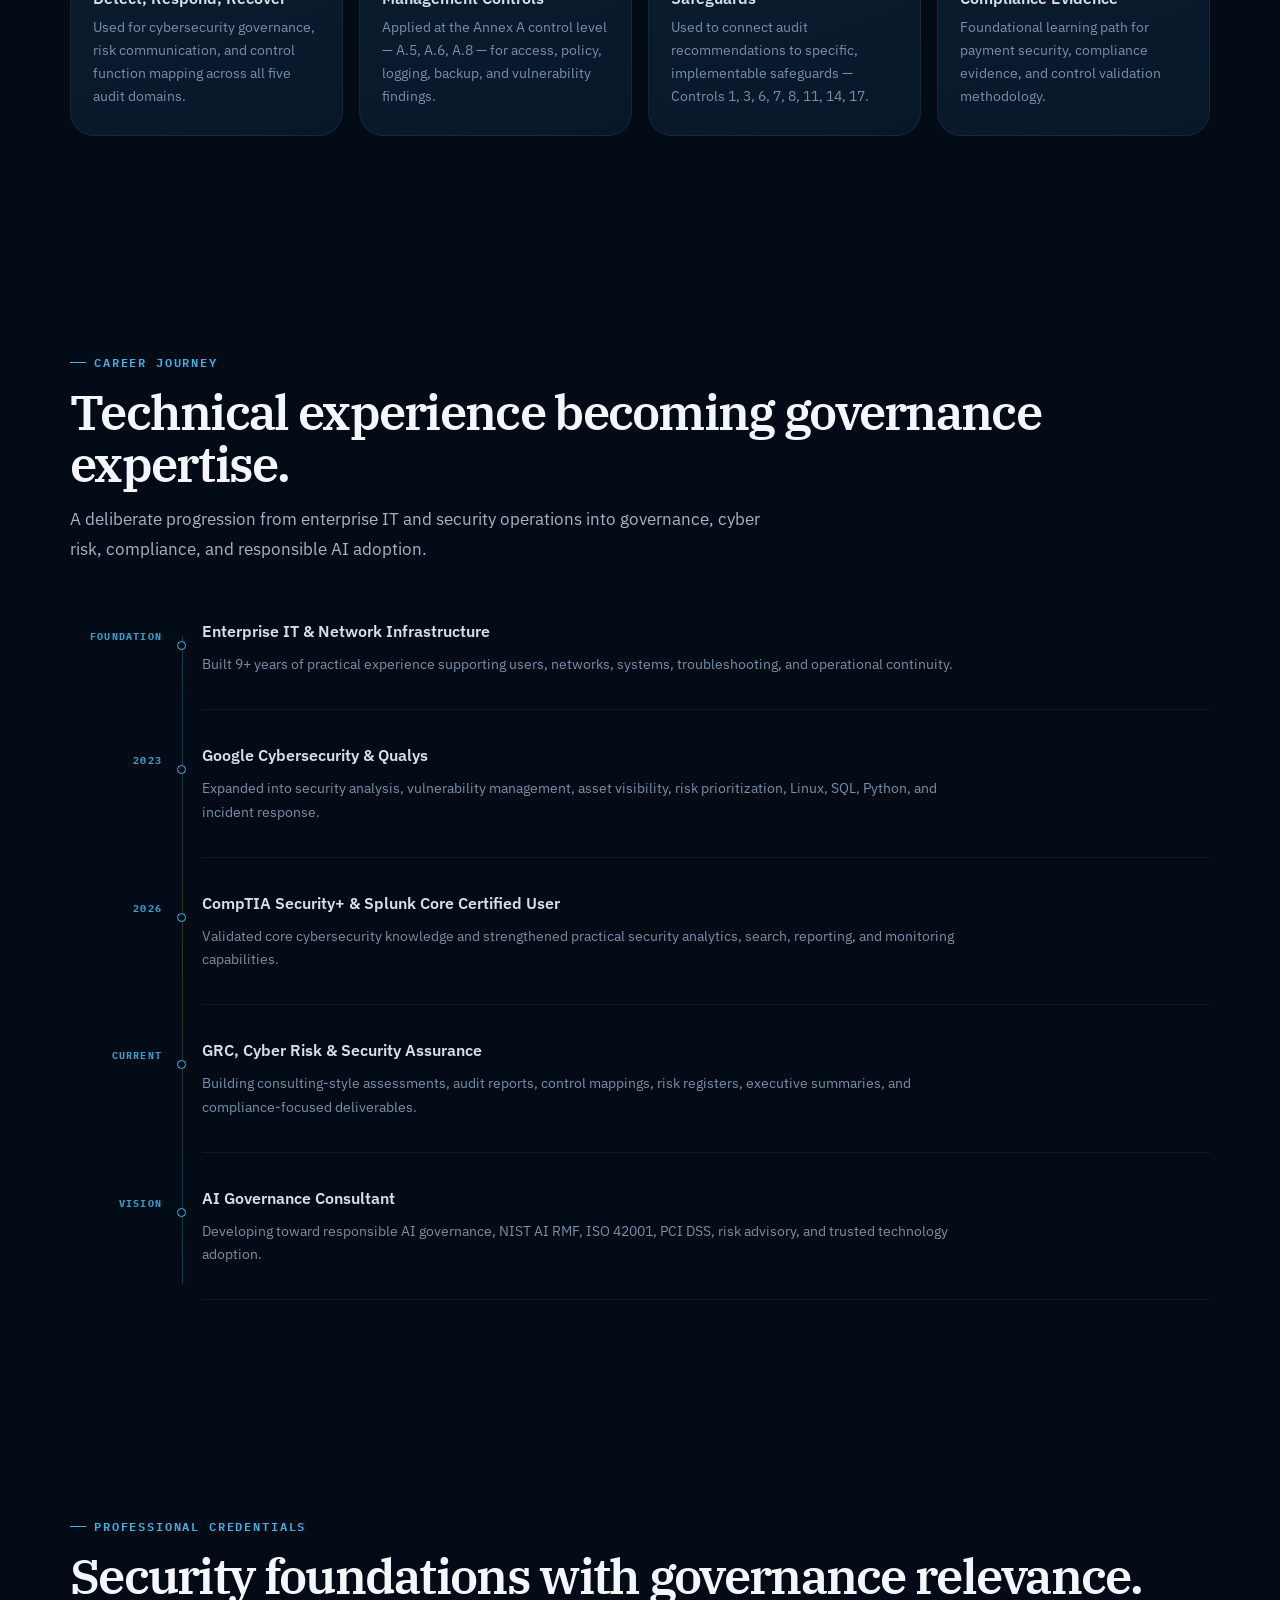
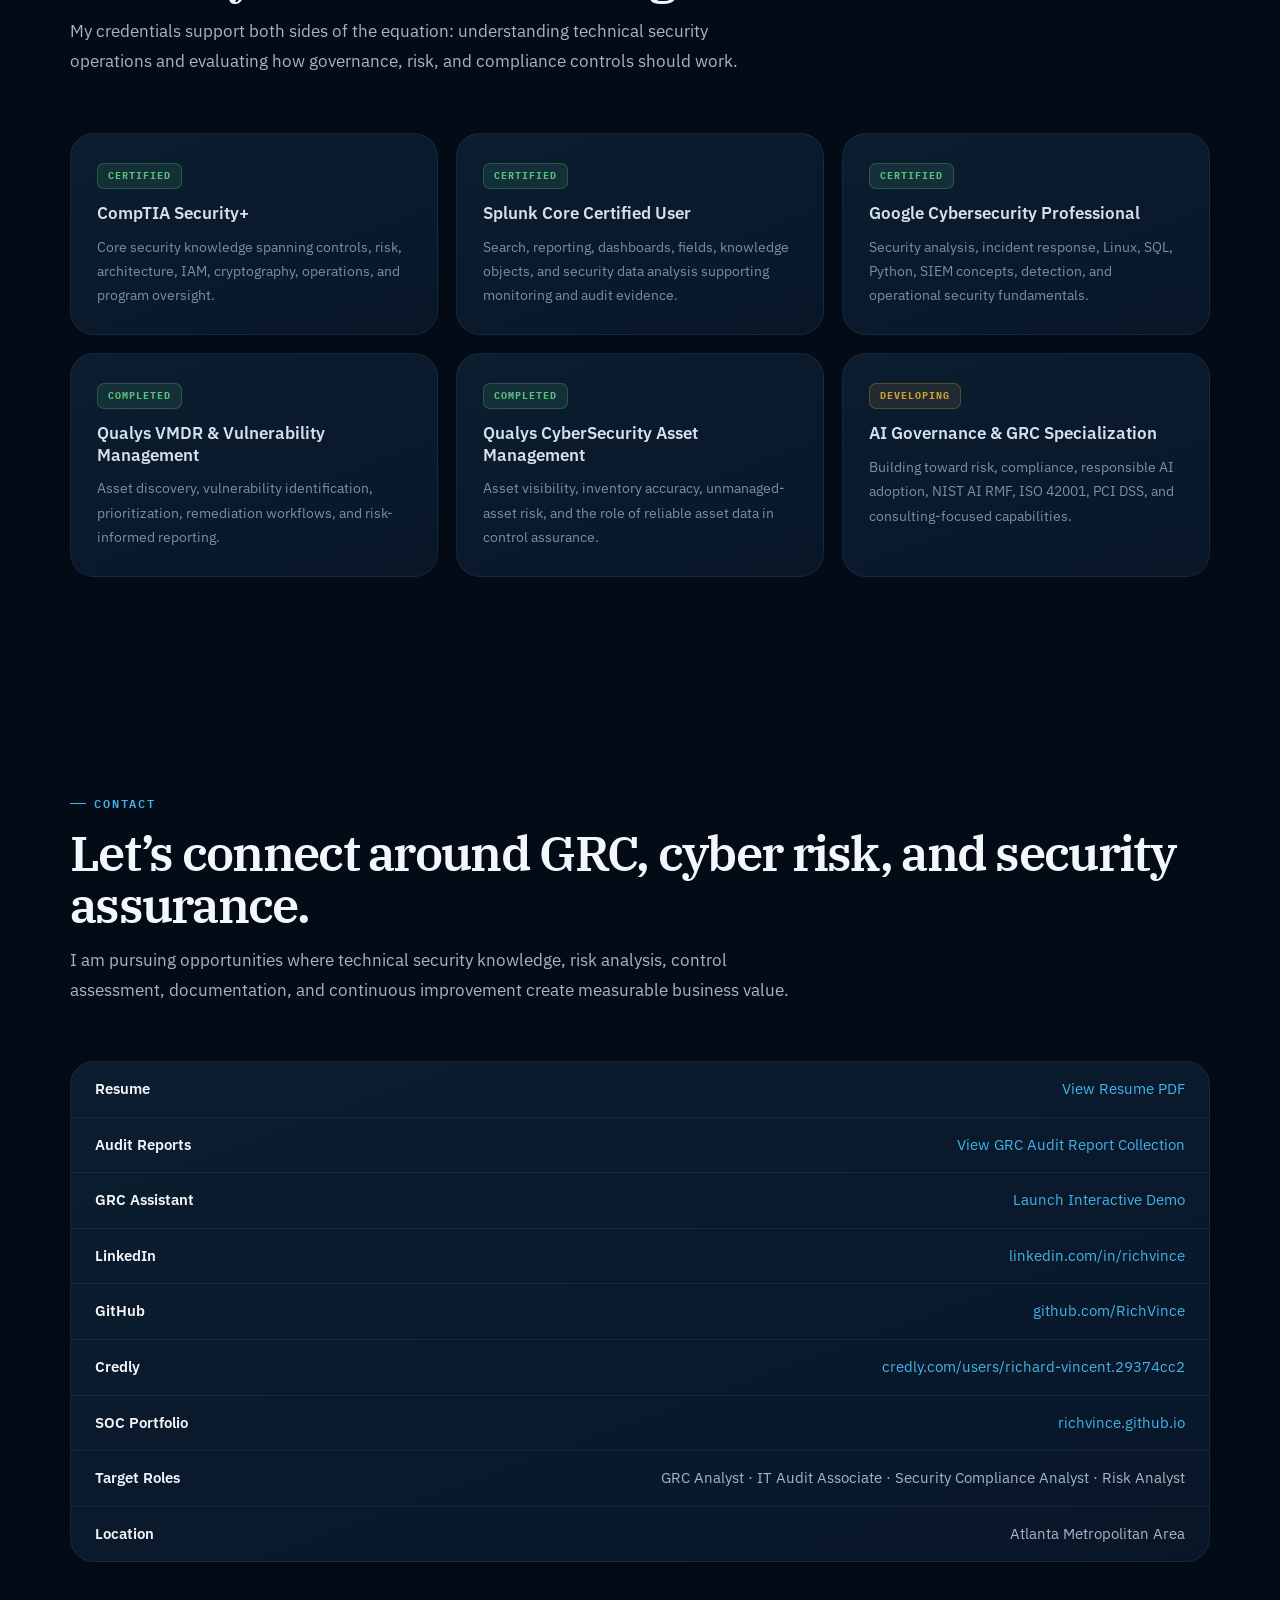
==== commit 17f55732: "Add files via upload" ====
--- a/index.html
+++ b/index.html
@@ -25,13 +25,13 @@
     </button>
     <nav aria-label="Main navigation">
       <ul class="nav-links" id="primary-navigation">
-        <li><a href="#about">Overview</a></li>
-        <li><a href="#featured-engagement">Engagements</a></li>
+        <li><a href="#about">About</a></li>
+        <li><a href="#projects">Projects</a></li>
+        <li><a href="#frameworks">Frameworks</a></li>
         <li><a href="#career">Journey</a></li>
-        <li><a href="#frameworks">Frameworks</a></li>
         <li><a href="#training">Credentials</a></li>
-        <li><a href="#contact">Contact</a></li>
-        <li><a class="nav-cta" href="Richard_Vincent_GRC_Resume.pdf" target="_blank" rel="noopener">Resume</a></li>
+        <li><a href="#approach">Approach</a></li>
+        <li><a class="nav-cta" href="Richard_Vincent_GRC_Resume.pdf" target="_blank" rel="noopener">View Resume</a></li>
       </ul>
     </nav>
   </div>
@@ -50,27 +50,54 @@
 
 
 <!-- HERO ─────────────────────────────────────────────── -->
-<section class="hero-v4">
-  <div class="container hero-v4-grid">
-    <div class="hero-v4-copy reveal">
-      <div class="eyebrow">Cybersecurity · Governance · Risk · Compliance</div>
-      <h1>Richard Vincent</h1>
-      <p class="hero-v4-title">Cybersecurity &amp; GRC Professional</p>
-      <p class="hero-v4-value">Helping organizations strengthen governance, reduce cyber risk, and improve security resilience through structured analysis, practical technical knowledge, and clear communication.</p>
-      <p class="hero-v4-motto">Learning with Purpose. Leading with Integrity. Securing the Future.</p>
-      <div class="cta-row hero-v4-actions">
-        <a class="btn btn-primary" href="Richard_Vincent_GRC_Resume.pdf" target="_blank" rel="noopener">View Resume</a>
-        <a class="btn btn-secondary" href="#featured-engagement">View Engagements</a>
-        <a class="btn btn-secondary" href="https://www.linkedin.com/in/richvince" target="_blank" rel="noopener">LinkedIn</a>
-      </div>
-    </div>
-    <aside class="hero-v4-profile reveal reveal-delay-1" aria-label="Professional profile summary">
-      <div class="profile-summary-label">Professional Snapshot</div>
-      <div class="profile-summary-row"><span>Experience</span><strong>9+ years enterprise IT</strong></div>
-      <div class="profile-summary-row"><span>Credentials</span><strong>Security+ · Splunk · Qualys</strong></div>
-      <div class="profile-summary-row"><span>Current Focus</span><strong>GRC · Cyber Risk · Compliance</strong></div>
-      <div class="profile-summary-row"><span>Long-Term Direction</span><strong>AI Governance Consulting</strong></div>
-      <div class="profile-summary-footer"><span class="status-dot"></span>Open to GRC, cyber risk, and security assurance opportunities</div>
+<section class="hero-v3">
+  <div class="container hero-v3-grid">
+    <div class="reveal">
+      <div class="eyebrow">Open to GRC, Cyber Risk & Security Compliance Opportunities</div>
+      <h1>Richard Vincent
+        <span>Cybersecurity &amp; Governance, Risk &amp; Compliance Professional</span>
+      </h1>
+      <p class="hero-value">
+        I bridge technical cybersecurity knowledge with governance, risk, and compliance to help organizations identify risk, strengthen controls, and translate security requirements into practical business outcomes.
+      </p>
+      <div class="hero-motto" aria-label="Professional motto">
+        <span>Learning with Purpose.</span>
+        <span>Leading with Integrity.</span>
+        <span>Securing the Future.</span>
+      </div>
+      <div class="cta-row">
+        <a class="btn btn-primary" href="Richard_Vincent_GRC_Resume.pdf" target="_blank" rel="noopener">View GRC Resume</a>
+        <a class="btn btn-secondary" href="#projects">Explore My Work</a>
+        <a class="btn btn-secondary" href="https://www.linkedin.com/in/richvince" target="_blank" rel="noopener">Connect on LinkedIn</a>
+      </div>
+      <div class="credential-strip" aria-label="Credentials">
+        <span class="credential">CompTIA Security+</span>
+        <span class="credential">Splunk Core Certified User</span>
+        <span class="credential">Qualys VMDR</span>
+        <span class="credential">Google Cybersecurity</span>
+        <span class="credential">9+ Years Enterprise IT</span>
+      </div>
+    </div>
+
+    <aside class="executive-panel reveal reveal-delay-1" aria-label="Executive professional snapshot">
+      <div class="exec-top">
+        <span class="exec-label">Executive Profile</span>
+        <span class="exec-status">● Career Ready</span>
+      </div>
+      <div class="exec-body">
+        <div class="exec-name">Technical depth. Governance focus.</div>
+        <div class="exec-role">A business-minded cybersecurity professional building toward GRC and AI governance consulting.</div>
+        <div class="exec-grid">
+          <div class="exec-metric"><b>9+ years</b><span>Enterprise IT</span></div>
+          <div class="exec-metric"><b>Security+</b><span>Core Security</span></div>
+          <div class="exec-metric"><b>Splunk</b><span>Security Analytics</span></div>
+          <div class="exec-metric"><b>Qualys</b><span>Vulnerability Risk</span></div>
+        </div>
+        <div class="focus-box">
+          <strong>Primary Career Focus</strong>
+          <p>Governance, risk, compliance, cyber risk, security assurance, third-party risk, and responsible AI governance.</p>
+        </div>
+      </div>
     </aside>
   </div>
 </section>
@@ -91,20 +118,27 @@
 </section>
 
 <!-- EXECUTIVE SNAPSHOT ───────────────────────────────── -->
-<section class="snapshot-v4" aria-label="Professional snapshot">
-  <div class="container snapshot-v4-grid">
-    <article class="snapshot-v4-panel reveal">
-      <span class="snapshot-v4-label">Experience</span>
-      <strong>9+ Years</strong>
-      <p>Enterprise IT, network infrastructure, end-user support, system operations, and business continuity.</p>
+<section class="snapshot-section" aria-label="Professional snapshot">
+  <div class="container snapshot-grid">
+    <article class="snapshot-card reveal">
+      <span class="snapshot-label">Experience</span>
+      <span class="snapshot-value">9+</span>
+      <p>Years supporting enterprise IT, network infrastructure, users, systems, and operational continuity.</p>
     </article>
-    <article class="snapshot-v4-panel reveal reveal-delay-1">
-      <span class="snapshot-v4-label">Professional Credentials</span>
-      <ul><li>CompTIA Security+</li><li>Splunk Core Certified User</li><li>Google Cybersecurity</li><li>Qualys VMDR &amp; CSAM</li></ul>
+    <article class="snapshot-card reveal reveal-delay-1">
+      <span class="snapshot-label">Credentials</span>
+      <span class="snapshot-value">10+</span>
+      <p>Security, SIEM, vulnerability management, networking, AI, and professional-development credentials.</p>
     </article>
-    <article class="snapshot-v4-panel reveal reveal-delay-2">
-      <span class="snapshot-v4-label">Current Focus</span>
-      <ul><li>Governance &amp; control assessment</li><li>Cyber risk communication</li><li>Compliance readiness</li><li>AI governance development</li></ul>
+    <article class="snapshot-card reveal reveal-delay-2">
+      <span class="snapshot-label">Portfolio Work</span>
+      <span class="snapshot-value">20+</span>
+      <p>Documented findings across access control, logging, data protection, patching, governance, and operations.</p>
+    </article>
+    <article class="snapshot-card reveal reveal-delay-3">
+      <span class="snapshot-label">Frameworks</span>
+      <span class="snapshot-value">3+</span>
+      <p>NIST CSF 2.0, ISO 27001:2022, CIS Controls v8, with expanding PCI DSS and AI governance focus.</p>
     </article>
   </div>
 </section>
@@ -257,19 +291,6 @@
 </section>
 
 
-<!-- PROFESSIONAL PHILOSOPHY ──────────────────────────── -->
-<section class="section philosophy-section">
-  <div class="container">
-    <div class="philosophy-layout reveal">
-      <div>
-        <div class="section-label">Professional Philosophy</div>
-        <h2 class="section-title">Security becomes meaningful when it supports the business.</h2>
-      </div>
-      <blockquote>I believe effective cybersecurity begins with governance, informed risk decisions, and clear communication. Technical controls create value when they align with business objectives, reduce measurable risk, and can be consistently maintained.</blockquote>
-    </div>
-  </div>
-</section>
-
 <!-- FEATURED ENGAGEMENT ─────────────────────────────────── -->
 <section class="section featured-engagement" id="featured-engagement">
   <div class="container">
@@ -618,27 +639,6 @@
   </div>
 </section>
 
-<!-- CORE CAPABILITIES ────────────────────────────────── -->
-<section class="section capabilities-section" id="capabilities">
-  <div class="container">
-    <div class="section-header reveal">
-      <div class="section-label">Core Capabilities</div>
-      <h2 class="section-title">Technical understanding applied through a governance lens.</h2>
-      <p class="section-intro">Capabilities developed through enterprise IT experience, certifications, security labs, and consulting-style GRC engagements.</p>
-    </div>
-    <div class="capability-list">
-      <article class="capability-item reveal"><span>01</span><h3>Governance Assessments</h3><p>Evaluate policies, ownership, accountability, control design, and operating effectiveness.</p></article>
-      <article class="capability-item reveal reveal-delay-1"><span>02</span><h3>Cyber Risk Analysis</h3><p>Translate technical findings into likelihood, business impact, treatment priorities, and executive-ready risk statements.</p></article>
-      <article class="capability-item reveal reveal-delay-2"><span>03</span><h3>Identity &amp; Access Governance</h3><p>Assess account lifecycle, MFA, privileged access, role assignment, shared credentials, and offboarding controls.</p></article>
-      <article class="capability-item reveal"><span>04</span><h3>Vulnerability Management</h3><p>Support asset visibility, vulnerability prioritization, remediation tracking, and risk-based reporting.</p></article>
-      <article class="capability-item reveal reveal-delay-1"><span>05</span><h3>Security Monitoring</h3><p>Apply SIEM and event-analysis knowledge to logging coverage, alerting, retention, and investigation readiness.</p></article>
-      <article class="capability-item reveal reveal-delay-2"><span>06</span><h3>Compliance Readiness</h3><p>Map controls and findings to NIST CSF, ISO 27001, CIS Controls, and developing PCI DSS requirements.</p></article>
-      <article class="capability-item reveal"><span>07</span><h3>Executive Reporting</h3><p>Produce concise findings, recommendations, remediation roadmaps, and business-focused summaries.</p></article>
-      <article class="capability-item reveal reveal-delay-1"><span>08</span><h3>AI Governance Development</h3><p>Build practical knowledge of responsible AI adoption, NIST AI RMF, emerging standards, and policy governance.</p></article>
-    </div>
-  </div>
-</section>
-
 <!-- FRAMEWORKS ───────────────────────────────────────── -->
 <section class="section" id="frameworks">
   <div class="container">
@@ -762,23 +762,6 @@
         <h3>AI Governance &amp; GRC Specialization</h3>
         <p>Building toward risk, compliance, responsible AI adoption, NIST AI RMF, ISO 42001, PCI DSS, and consulting-focused capabilities.</p>
       </article>
-    </div>
-  </div>
-</section>
-
-<!-- EXECUTIVE CTA ─────────────────────────────────────── -->
-<section class="section executive-cta-section">
-  <div class="container">
-    <div class="executive-cta reveal">
-      <div>
-        <div class="section-label">Ready to Connect?</div>
-        <h2>Technical foundation. Governance mindset. Clear direction.</h2>
-        <p>I am pursuing GRC, cyber risk, compliance, security assurance, and information security opportunities where structured analysis and clear communication create measurable value.</p>
-      </div>
-      <div class="executive-cta-actions">
-        <a class="btn btn-primary" href="Richard_Vincent_GRC_Resume.pdf" target="_blank" rel="noopener">View Resume</a>
-        <a class="btn btn-secondary" href="https://www.linkedin.com/in/richvince" target="_blank" rel="noopener">Connect on LinkedIn</a>
-      </div>
     </div>
   </div>
 </section>
